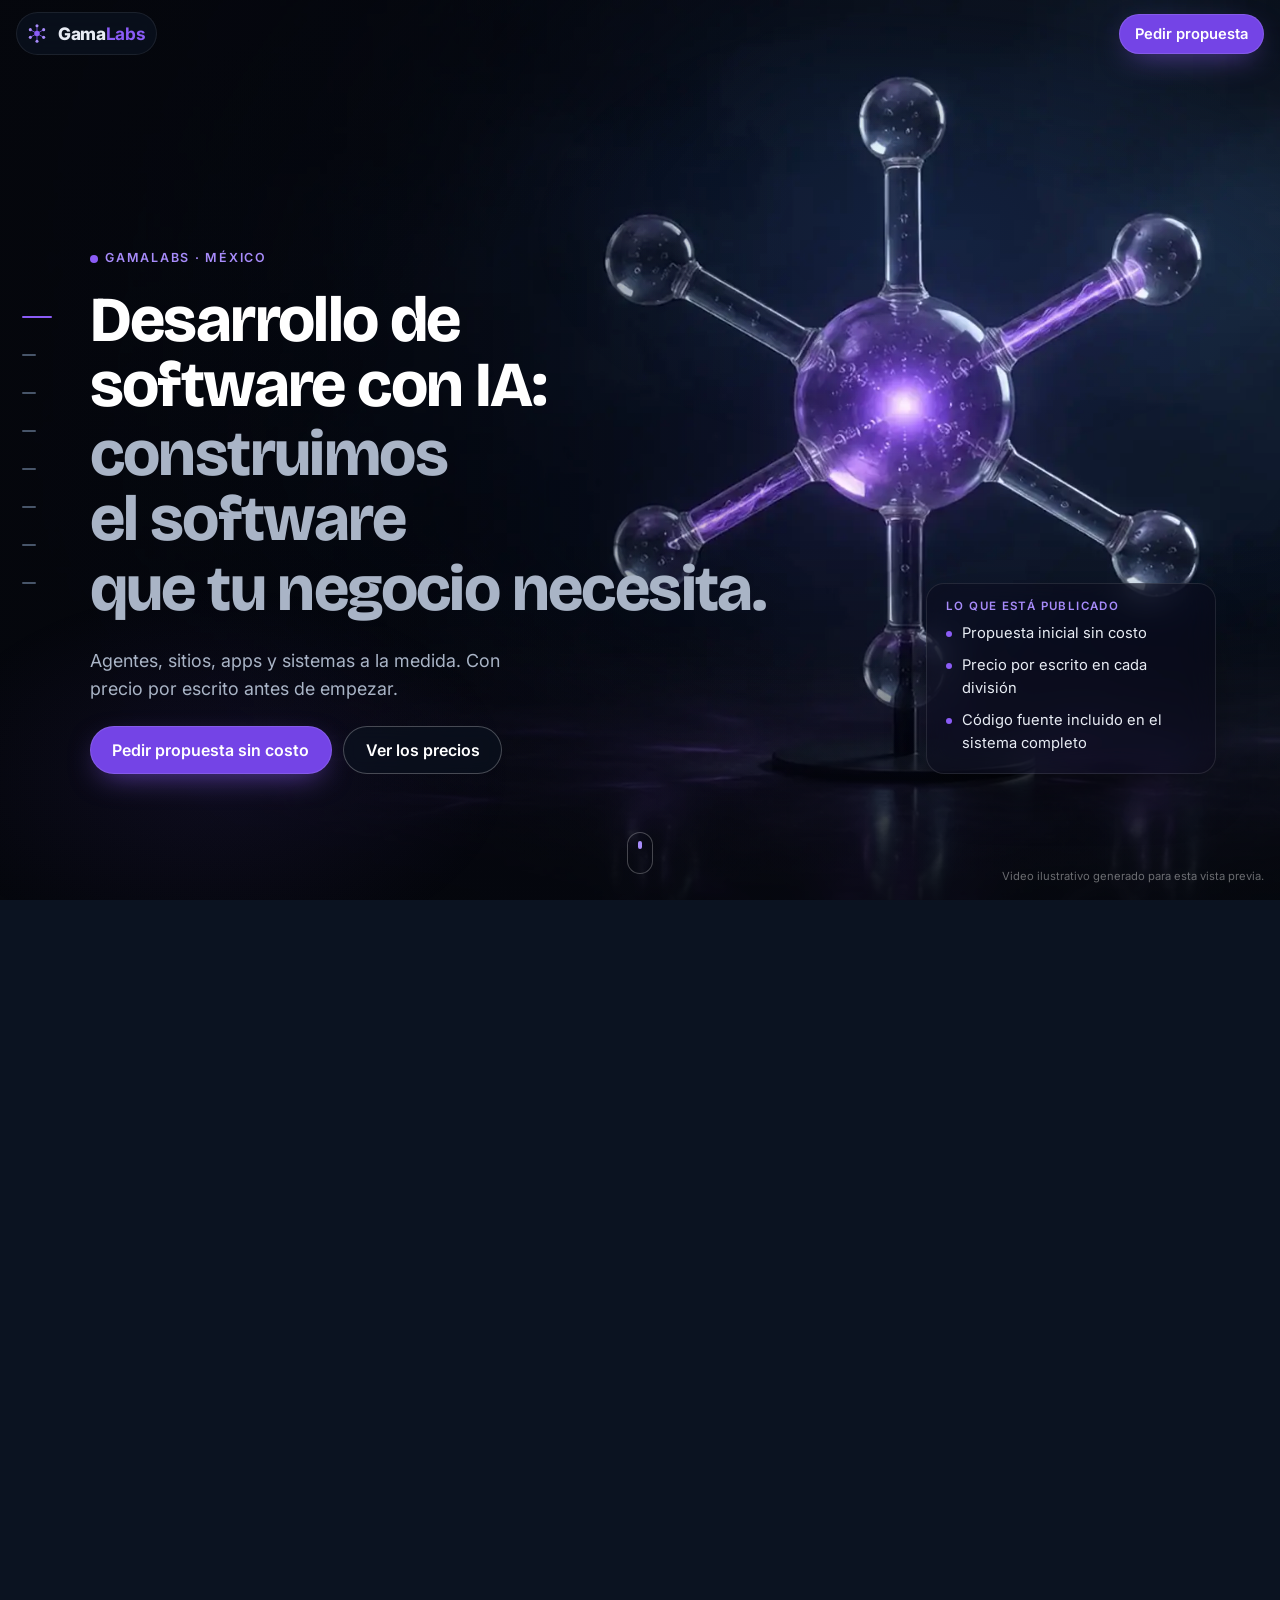
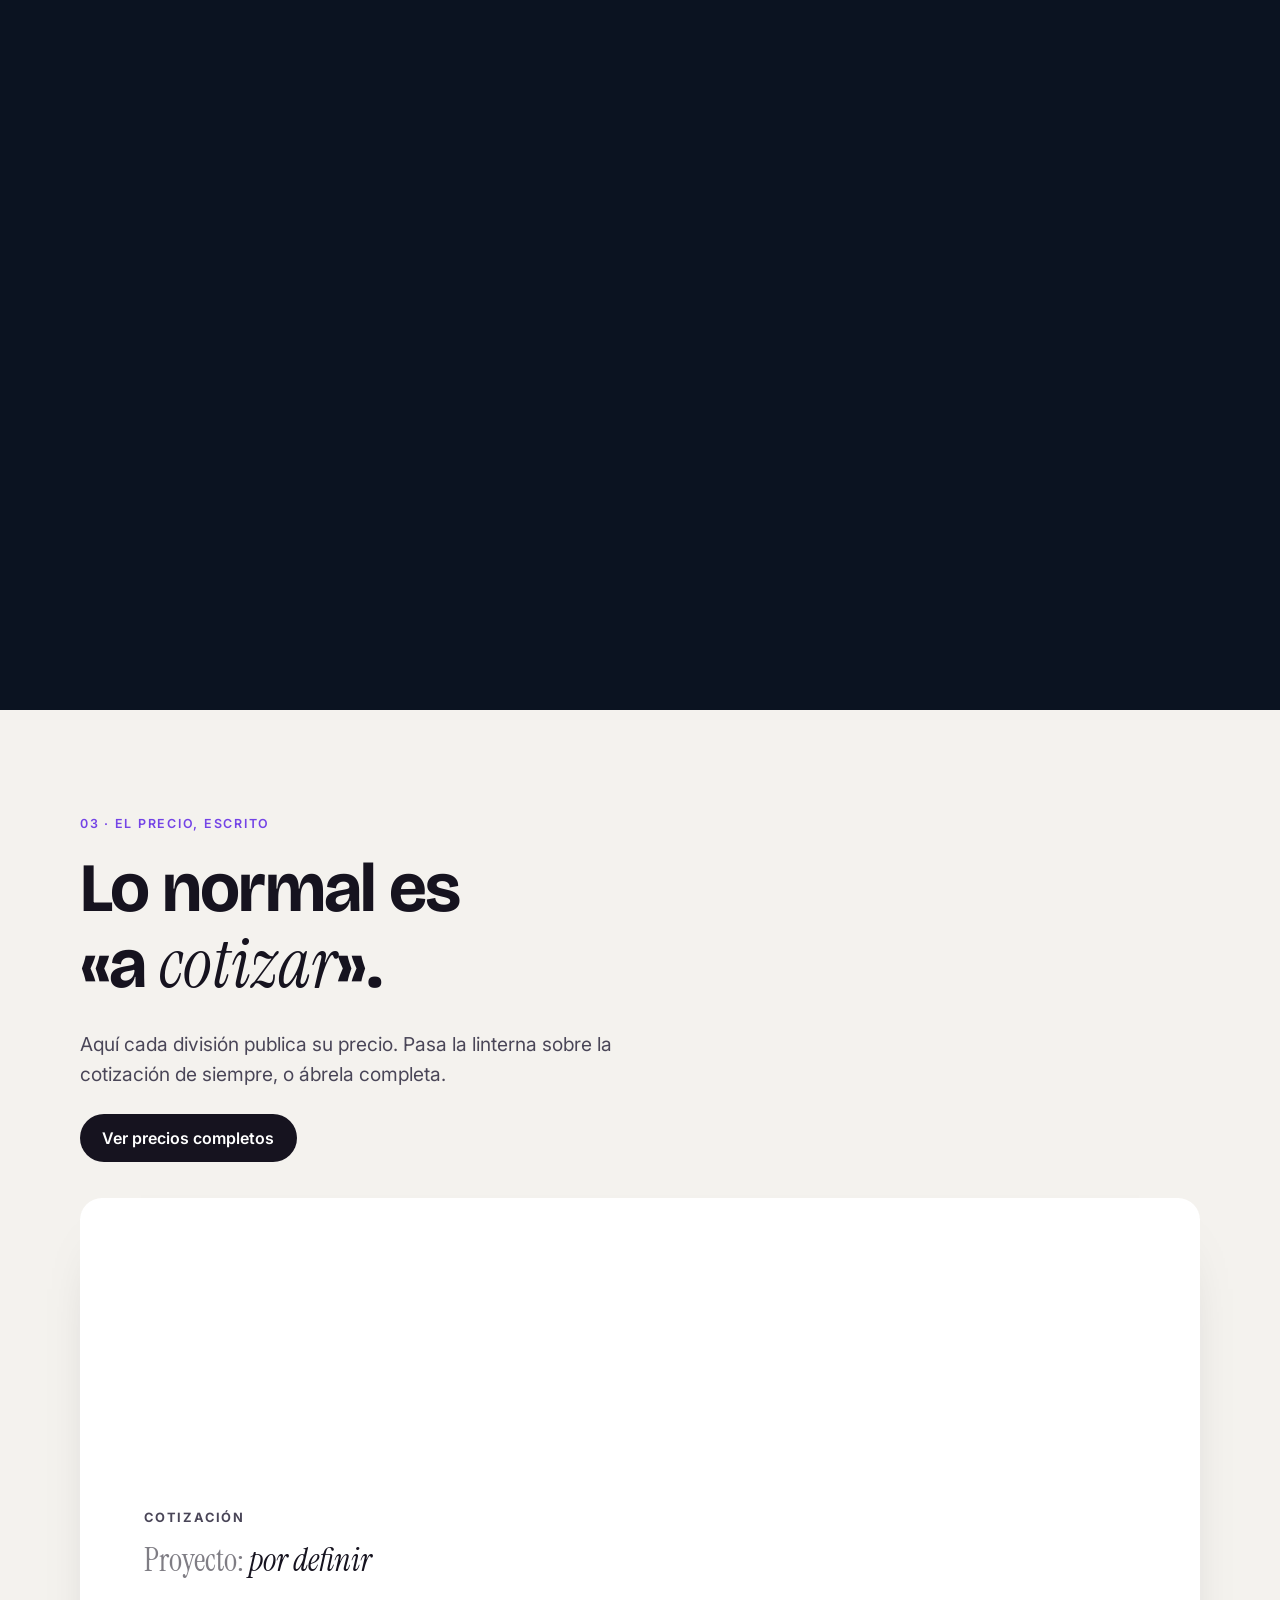
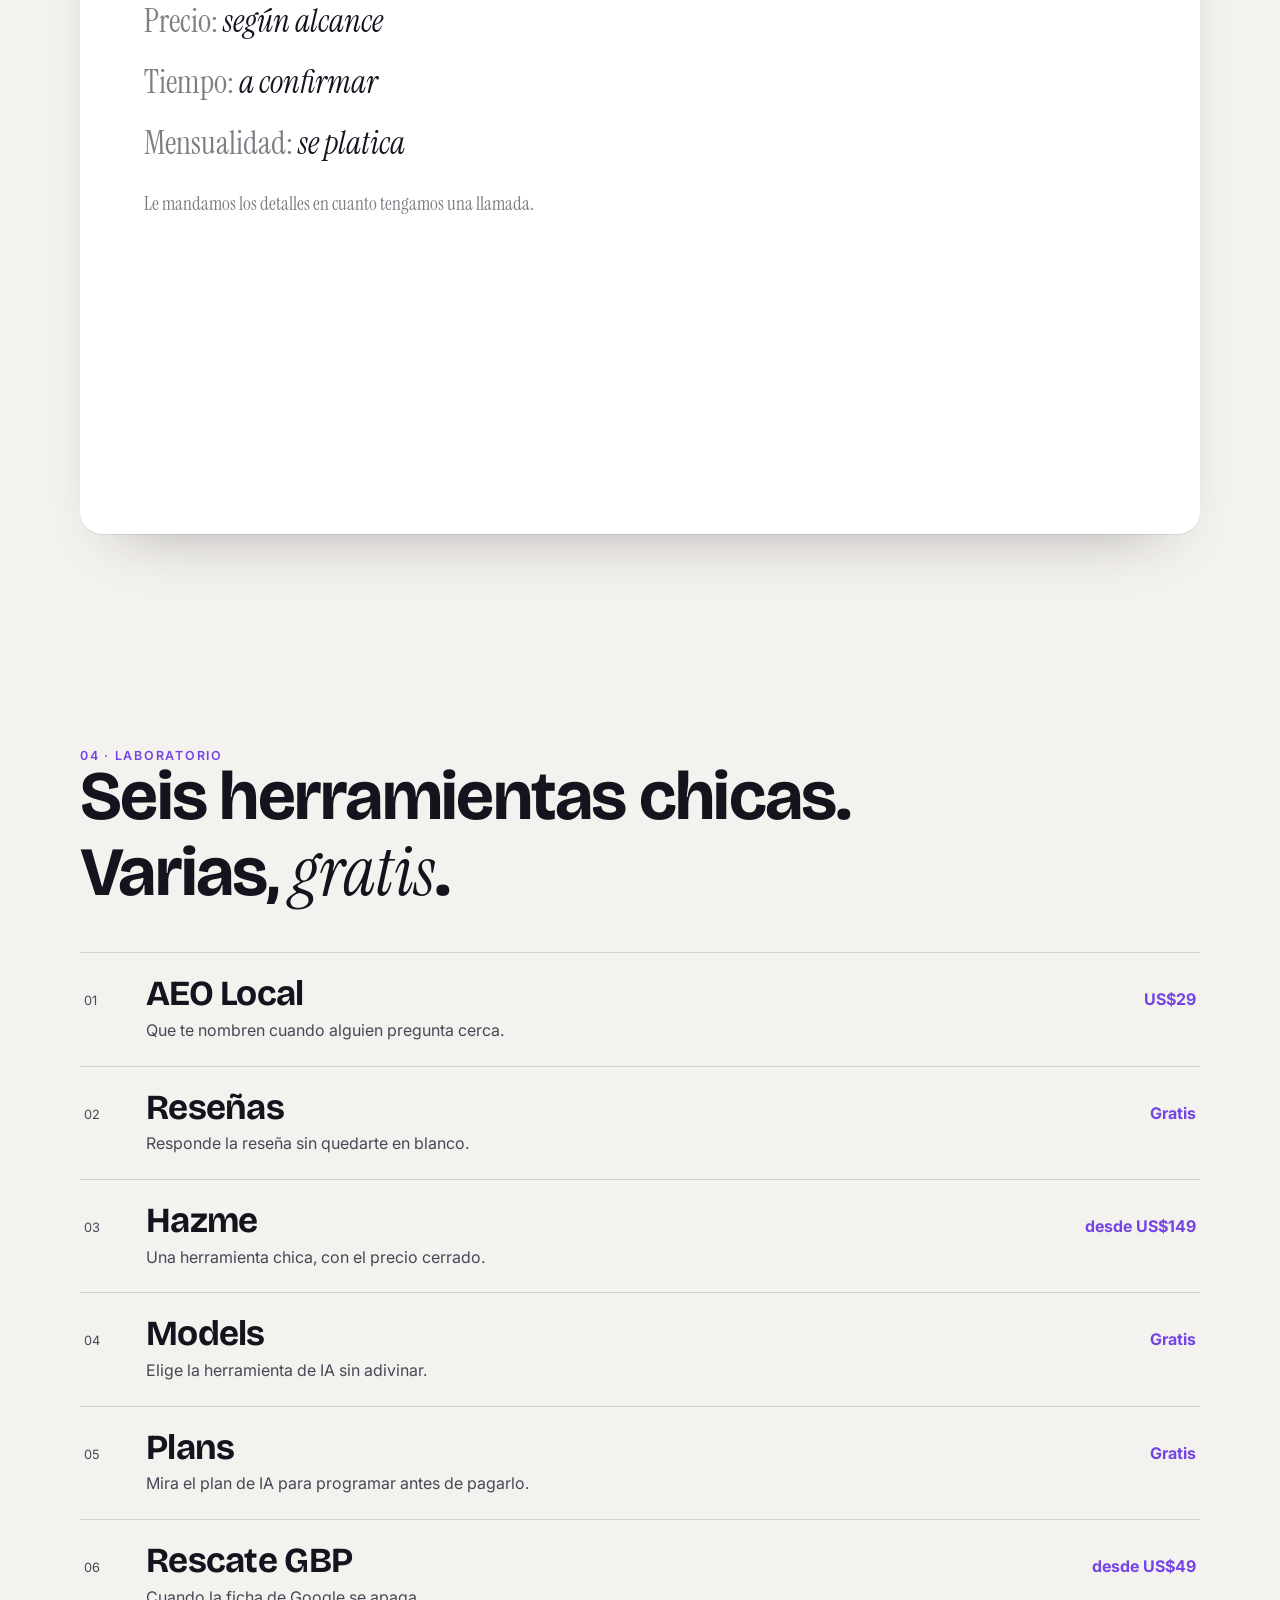
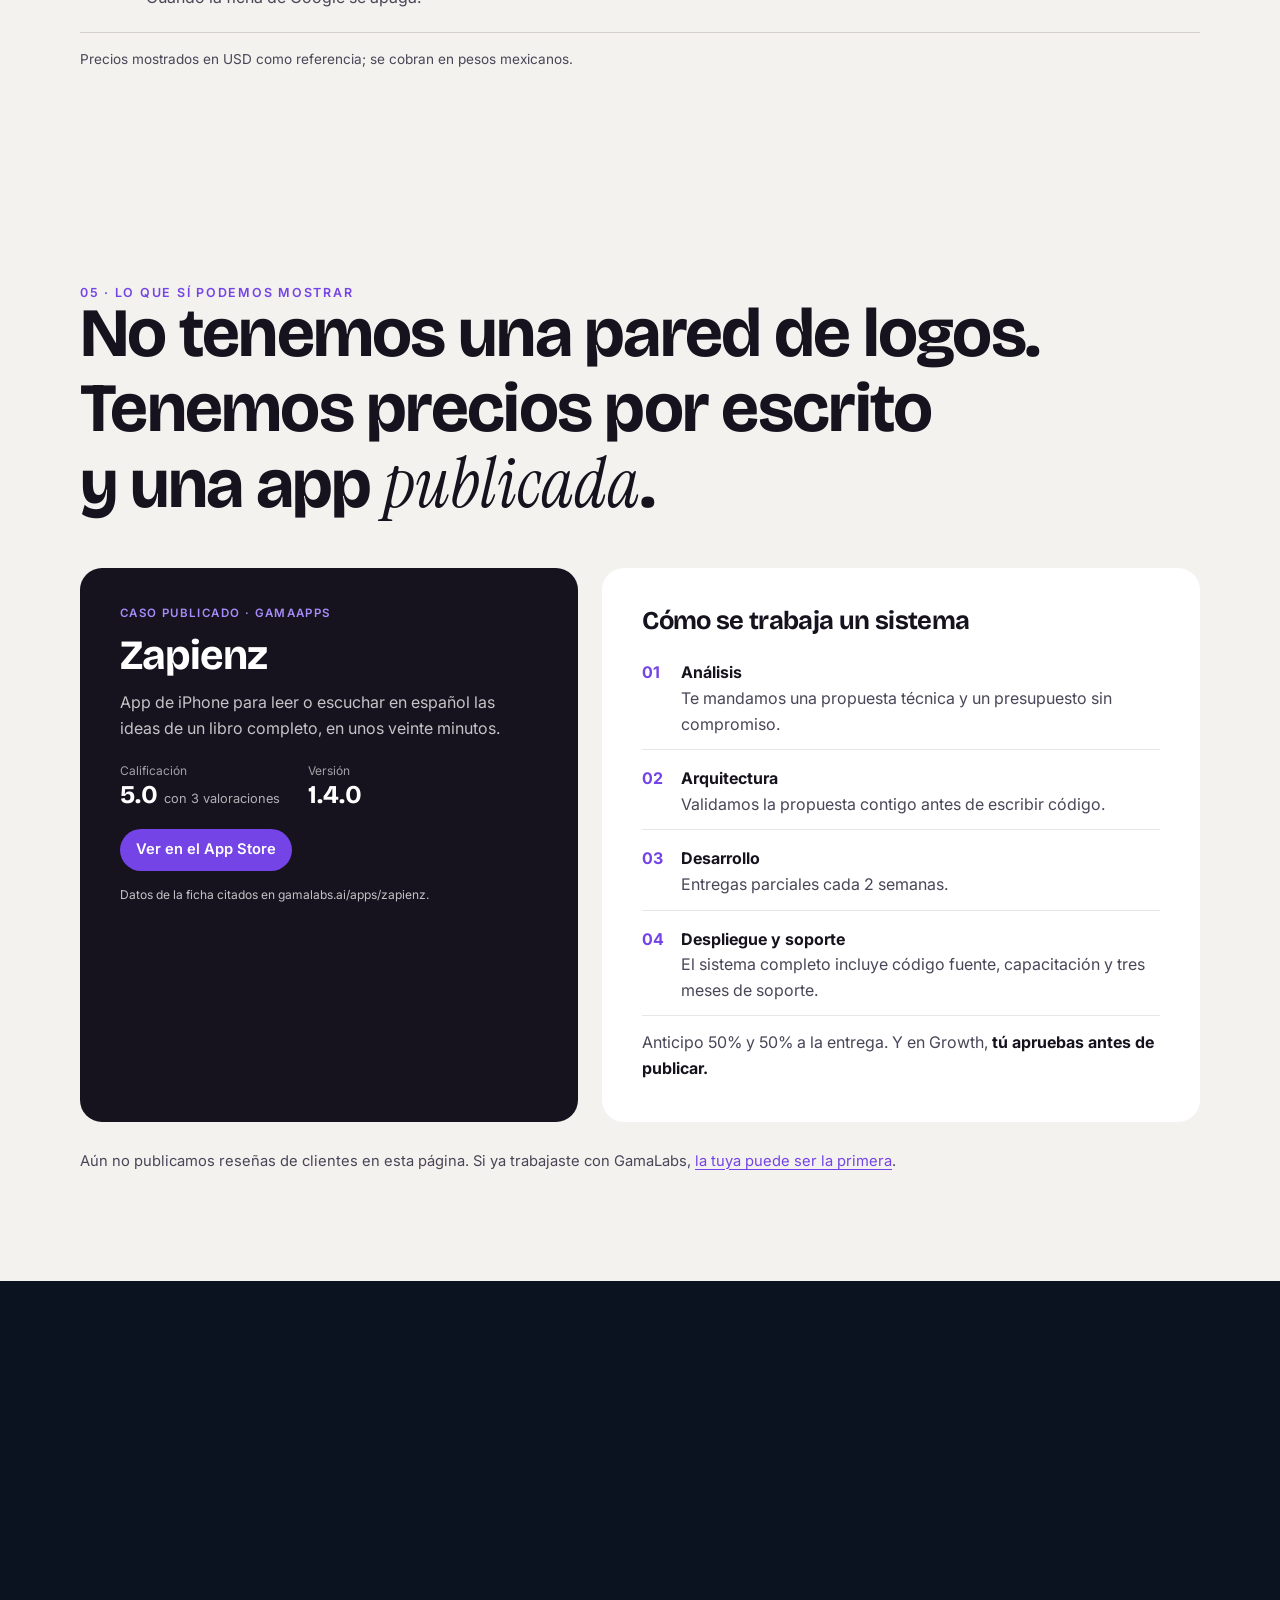
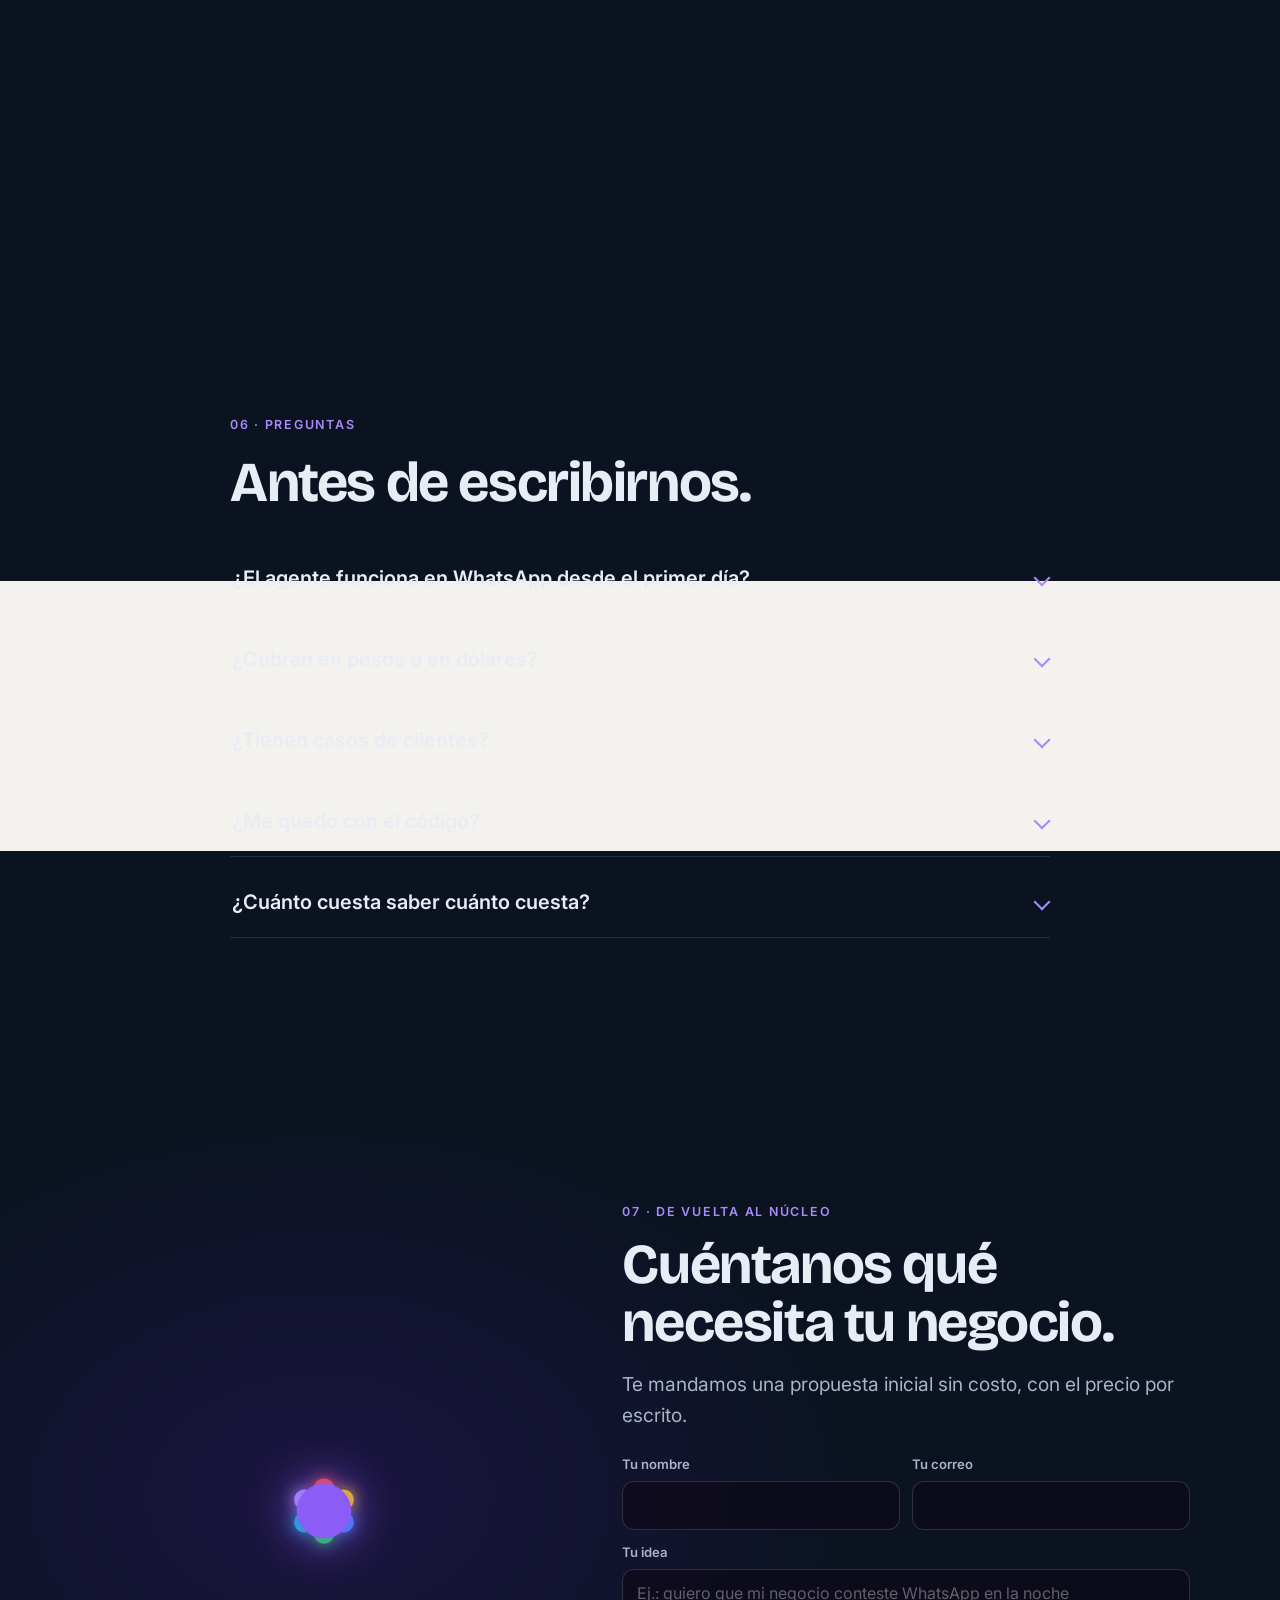
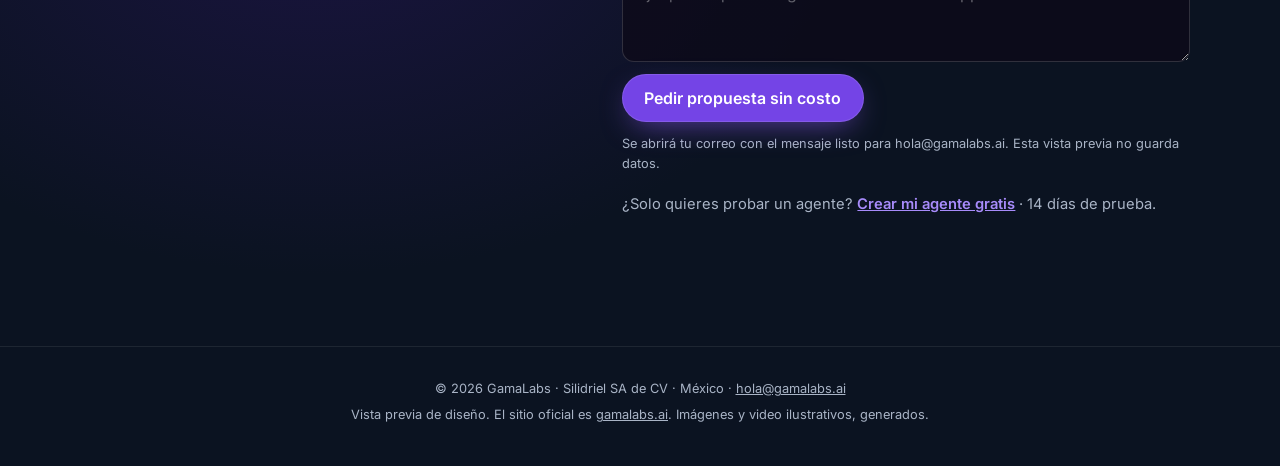
==== index.html @ c6c1fd01 "Fuentes de Google sin bloquear el primer pintado Si fonts.googleapis.com tarda o no responde, Chrome" ====
<!doctype html>
<html lang="es-MX">
<head>
<meta charset="utf-8">
<meta name="viewport" content="width=device-width, initial-scale=1">
<title>Desarrollo de software con IA en México | GamaLabs</title>
<meta name="description" content="Desarrollo de software con IA en México: agentes para WhatsApp, sitios, apps y sistemas a la medida, con precio por escrito. Propuesta inicial sin costo.">
<link rel="canonical" href="https://gamalabs26.github.io/gamalabs-ai/">
<meta name="robots" content="noindex, follow">
<meta name="theme-color" content="#0B1321">
<link rel="icon" href="favicon.svg" type="image/svg+xml">
<meta property="og:type" content="website">
<meta property="og:locale" content="es_MX">
<meta property="og:site_name" content="GamaLabs">
<meta property="og:title" content="GamaLabs · Desarrollo de software con IA, con precio por escrito">
<meta property="og:description" content="Agentes, sitios, apps y sistemas a la medida en México. Cada división publica su precio.">
<meta property="og:url" content="https://gamalabs26.github.io/gamalabs-ai/">
<meta property="og:image" content="https://gamalabs26.github.io/gamalabs-ai/assets/img/og.jpg">
<meta property="og:image:width" content="1200">
<meta property="og:image:height" content="630">
<meta name="twitter:card" content="summary_large_image">
<meta name="twitter:image" content="https://gamalabs26.github.io/gamalabs-ai/assets/img/og.jpg">
<link rel="preload" as="image" href="assets/img/hero-poster.webp" fetchpriority="high">
<link rel="preconnect" href="https://fonts.googleapis.com">
<link rel="preconnect" href="https://fonts.gstatic.com" crossorigin>
<!-- fuentes sin bloquear el pintado: si Google Fonts tarda o falla, la pagina sale con fuentes de sistema -->
<link rel="stylesheet" href="https://fonts.googleapis.com/css2?family=Bricolage+Grotesque:opsz,wght@12..96,400..800&family=Inter:wght@400;500;600;700&family=Instrument+Serif:ital@1&display=swap" media="print" onload="this.media='all'">
<noscript><link rel="stylesheet" href="https://fonts.googleapis.com/css2?family=Bricolage+Grotesque:opsz,wght@12..96,400..800&family=Inter:wght@400;500;600;700&family=Instrument+Serif:ital@1&display=swap"></noscript>
<link rel="stylesheet" href="assets/css/site.css?v=6">
<script type="application/ld+json">
{"@context":"https://schema.org","@type":"Organization","name":"GamaLabs","legalName":"Silidriel SA de CV","url":"https://gamalabs.ai/","email":"hola@gamalabs.ai","areaServed":"MX","description":"Desarrollo de software con IA: agentes, sitios, apps y sistemas a la medida.",
"hasOfferCatalog":{"@type":"OfferCatalog","name":"Precios publicados","itemListElement":[
{"@type":"Offer","name":"GamaAgents Starter","price":"29","priceCurrency":"USD","url":"https://gamalabs.ai/agents"},
{"@type":"Offer","name":"GamaStudio Presencia","price":"299","priceCurrency":"USD","url":"https://gamalabs.ai/studio"},
{"@type":"Offer","name":"GamaGrowth Starter","price":"29","priceCurrency":"USD","url":"https://gamalabs.ai/growth"},
{"@type":"Offer","name":"GamaApps Starter","price":"4500","priceCurrency":"USD","url":"https://gamalabs.ai/apps"},
{"@type":"Offer","name":"GamaSoftware Módulo","price":"3500","priceCurrency":"USD","url":"https://gamalabs.ai/software"}]}}
</script>
<script>document.documentElement.classList.add('js')</script>
</head>
<body>
<a class="skip" href="#main">Saltar al contenido</a>
<div class="bar" aria-hidden="true"><i></i></div>
<div class="senal" aria-hidden="true"></div>
<span class="viajero" aria-hidden="true"></span>

<header class="top">
  <a class="marca" href="#nucleo" aria-label="GamaLabs, inicio">
    <svg viewBox="0 0 44 52" width="26" height="31" aria-hidden="true"><g stroke="#8B5CF6" stroke-width="1.6" opacity=".8"><path d="M22 26V13M22 26l11.3-6.5M22 26l11.3 6.5M22 26v13M22 26l-11.3 6.5M22 26l-11.3-6.5"/></g><g fill="#A78BFA"><circle cx="22" cy="13" r="2.6"/><circle cx="33.3" cy="19.5" r="2.6"/><circle cx="33.3" cy="32.5" r="2.6"/><circle cx="22" cy="39" r="2.6"/><circle cx="10.7" cy="32.5" r="2.6"/><circle cx="10.7" cy="19.5" r="2.6"/></g><circle cx="22" cy="26" r="4.6" fill="#8B5CF6"/></svg>
    <span>Gama<b>Labs</b></span>
  </a>
  <a class="btn btn-sm magnetic" href="#contacto">Pedir propuesta</a>
</header>

<nav class="rail" aria-label="Capítulos">
  <ol>
    <li><a href="#nucleo"><i></i><span>Núcleo</span></a></li>
    <li><a href="#mensaje"><i></i><span>Un mensaje</span></a></li>
    <li><a href="#destinos"><i></i><span>Seis destinos</span></a></li>
    <li><a href="#precio"><i></i><span>El precio</span></a></li>
    <li><a href="#laboratorio"><i></i><span>Laboratorio</span></a></li>
    <li><a href="#evidencia"><i></i><span>Evidencia</span></a></li>
    <li><a href="#preguntas"><i></i><span>Preguntas</span></a></li>
    <li><a href="#contacto"><i></i><span>Contacto</span></a></li>
  </ol>
</nav>

<main id="main">

<!-- 0 · NÚCLEO -->
<section id="nucleo" class="hero scene" data-cap="0">
  <div class="stage">
    <div class="hero-media">
      <video class="hero-video" autoplay muted loop playsinline preload="auto" poster="assets/img/hero-poster.webp" aria-hidden="true">
        <source src="assets/video/hero.mp4" type="video/mp4">
      </video>
      <div class="vineta"></div>
      <div class="bruma" data-depth="0.35" aria-hidden="true"></div>
    </div>
    <div class="hero-copy" data-depth="0.6">
      <p class="eyebrow"><span class="pulso"></span> GamaLabs · México</p>
      <h1 class="lines"><span><span>Desarrollo de software con IA:</span></span> <span><span>construimos el software</span></span> <span><span>que tu negocio necesita.</span></span></h1>
      <p class="sub">Agentes, sitios, apps y sistemas a la medida. Con precio por escrito antes de empezar.</p>
      <div class="ctas">
        <a class="btn magnetic" href="#contacto">Pedir propuesta sin costo</a>
        <a class="btn btn-ghost" href="#precio">Ver los precios</a>
      </div>
    </div>
    <aside class="vidrio">
      <p class="vidrio-t">Lo que está publicado</p>
      <ul>
        <li>Propuesta inicial sin costo</li>
        <li>Precio por escrito en cada división</li>
        <li>Código fuente incluido en el sistema completo</li>
      </ul>
    </aside>
    <p class="nota-img">Video ilustrativo generado para esta vista previa.</p>
    <a class="baja" href="#mensaje" aria-label="Bajar al primer capítulo"><span></span></a>
  </div>
</section>

<!-- 1 · UN MENSAJE (GamaAgents) -->
<section id="mensaje" class="chat scene" data-cap="1" aria-labelledby="t-mensaje">
  <div class="stage">
    <div class="taller" aria-hidden="true">
      <img src="assets/img/taller.webp" alt="" width="1344" height="752" loading="lazy" data-depth="0.08">
      <div class="lampara" data-depth="0.3"></div>
      <div class="polvo" data-depth="0.55"></div>
    </div>
    <div class="chat-head">
      <p class="eyebrow">01 · GamaAgents</p>
      <h2 id="t-mensaje" class="lines"><span><span>Un mensaje a las</span></span> <span><span>11 de la noche.</span></span></h2>
    </div>
    <div class="phone" aria-label="Ejemplo de conversación con un agente">
      <div class="phone-poster" aria-hidden="true"></div>
      <div class="phone-ui">
        <p class="phone-bar"><b>Taller Bruma</b> · En línea</p>
        <ol class="burbujas">
          <li class="in" data-st="0">Hola, soy el asistente de Taller Bruma. ¿Qué necesitas?</li>
          <li class="out" data-st="0">¿El sellador mate sirve para madera en exterior?</li>
          <li class="in" data-st="0">Sí. Protege madera en exterior y seca en unas 4 horas. ¿Te armo una cotización?</li>
          <li class="out" data-st="1">Sí, por favor.</li>
          <li class="in" data-st="1">Cotización: 2 litros, 48 USD. ¿Agendamos la aplicación? Tengo martes 10:00 o jueves 16:00.</li>
          <li class="out" data-st="2">El martes a las 10.</li>
          <li class="in ultima" data-st="2">Listo. Cita agendada el martes a las 10:00. Te confirmo por este chat.</li>
        </ol>
      </div>
      <p class="rotulo">Ejemplo de conversación publicado en gamalabs.ai/agents. Negocio ilustrativo.</p>
    </div>
    <ol class="estaciones">
      <li data-st="0"><b>Responde</b><span>Tu agente atiende, captura el lead y escala a una persona cuando hace falta.</span></li>
      <li data-st="1"><b>Cotiza</b><span>Cuando el cliente deja sus datos, se registran y te llega el aviso por correo.</span></li>
      <li data-st="2"><b>Agenda</b><span>Y si quieres entrar tú a la conversación, tomas el control.</span></li>
    </ol>
    <div class="chat-pie">
      <p>WhatsApp Business, Instagram, Messenger y widget web, desde el portal. WhatsApp depende de la verificación de Meta.</p>
      <p><b>Desde 29 USD/mes</b> · 14 días de prueba · IVA incluido</p>
      <a class="btn btn-sm" href="https://gamalabs.ai/agents/portal?registro=1" rel="noopener">Crear mi agente gratis</a>
    </div>
    <span class="pulso-viaje" aria-hidden="true"></span>
  </div>
</section>

<!-- 2 · SEIS DESTINOS (protagonista) -->
<section id="destinos" class="red scene" data-cap="2" aria-labelledby="t-destinos">
  <div class="stage">
    <div class="red-head">
      <p class="eyebrow">02 · Seis destinos</p>
      <h2 id="t-destinos">Una señal. <em>Seis</em> destinos. Cada uno con su precio.</h2>
    </div>
    <div class="red-svg">
      <svg viewBox="-300 -300 600 600" role="img" aria-label="Símbolo de GamaLabs: un núcleo y seis divisiones">
        <defs>
          <filter id="blur" x="-50%" y="-50%" width="200%" height="200%"><feGaussianBlur stdDeviation="5"/></filter>
          <radialGradient id="nucleo-g"><stop offset="0" stop-color="#FFFFFF"/><stop offset=".35" stop-color="#A78BFA"/><stop offset="1" stop-color="#8B5CF6" stop-opacity="0"/></radialGradient>
          <linearGradient id="h0" gradientUnits="userSpaceOnUse"><stop offset="0" stop-color="#8B5CF6" stop-opacity="0"/><stop offset=".2" stop-color="#8B5CF6" stop-opacity=".8"/><stop offset=".5" stop-color="#fff"/><stop offset=".8" stop-color="#EF4444" stop-opacity=".8"/><stop offset="1" stop-color="#EF4444" stop-opacity="0"/></linearGradient>
        </defs>
        <g class="net">
          <g class="rod" style="--c:#EF4444"><line class="base" x1="0" y1="-34" x2="0" y2="-200"/><line class="glow" stroke="url(#h0)" filter="url(#blur)" x1="0" y1="-34" x2="0" y2="-200"/><line class="core" stroke="url(#h0)" x1="0" y1="-34" x2="0" y2="-200"/><circle class="node" cx="0" cy="-220" r="18"/><text x="0" y="-256">Studio</text></g>
          <g class="rod" style="--c:#FFC107"><line class="base" x1="29.4" y1="-17" x2="173.2" y2="-100"/><line class="glow" stroke="url(#h1)" filter="url(#blur)" x1="29.4" y1="-17" x2="173.2" y2="-100"/><line class="core" stroke="url(#h1)" x1="29.4" y1="-17" x2="173.2" y2="-100"/><circle class="node" cx="190.5" cy="-110" r="18"/><text x="190.5" y="-146">Growth</text></g>
          <g class="rod" style="--c:#3B82F6"><line class="base" x1="29.4" y1="17" x2="173.2" y2="100"/><line class="glow" stroke="url(#h2)" filter="url(#blur)" x1="29.4" y1="17" x2="173.2" y2="100"/><line class="core" stroke="url(#h2)" x1="29.4" y1="17" x2="173.2" y2="100"/><circle class="node" cx="190.5" cy="110" r="18"/><text x="190.5" y="156">Agents</text></g>
          <g class="rod" style="--c:#22C55E"><line class="base" x1="0" y1="34" x2="0" y2="200"/><line class="glow" stroke="url(#h3)" filter="url(#blur)" x1="0" y1="34" x2="0" y2="200"/><line class="core" stroke="url(#h3)" x1="0" y1="34" x2="0" y2="200"/><circle class="node" cx="0" cy="220" r="18"/><text x="0" y="266">Software</text></g>
          <g class="rod" style="--c:#06B6D4"><line class="base" x1="-29.4" y1="17" x2="-173.2" y2="100"/><line class="glow" stroke="url(#h4)" filter="url(#blur)" x1="-29.4" y1="17" x2="-173.2" y2="100"/><line class="core" stroke="url(#h4)" x1="-29.4" y1="17" x2="-173.2" y2="100"/><circle class="node" cx="-190.5" cy="110" r="18"/><text x="-190.5" y="156">Apps</text></g>
          <g class="rod" style="--c:#A78BFA"><line class="base" x1="-29.4" y1="-17" x2="-173.2" y2="-100"/><line class="glow" stroke="url(#h5)" filter="url(#blur)" x1="-29.4" y1="-17" x2="-173.2" y2="-100"/><line class="core" stroke="url(#h5)" x1="-29.4" y1="-17" x2="-173.2" y2="-100"/><circle class="node" cx="-190.5" cy="-110" r="18"/><text x="-190.5" y="-146">Casos</text></g>
          <circle class="halo" r="70" fill="url(#nucleo-g)"/>
          <circle class="nucleo" r="30"/>
        </g>
      </svg>
    </div>
    <div class="estados">
      <article class="estado" data-e="0">
        <h3>Que te encuentren</h3>
        <div class="dest" style="--c:#EF4444"><p class="div">GamaStudio · sitios con plan mensual</p><p class="desde">desde <b>USD 299</b> + 19/mes</p><a href="https://gamalabs.ai/studio">Ver Studio</a></div>
        <div class="dest" style="--c:#A78BFA"><p class="div">Casos · seis herramientas chicas</p><p class="desde">desde <b>US$0</b></p><a href="https://gamalabs.ai/es/casos">Ver Casos</a></div>
      </article>
      <article class="estado" data-e="1">
        <h3>Que te respondan</h3>
        <div class="dest" style="--c:#3B82F6"><p class="div">GamaAgents · agentes en WhatsApp, Instagram, Messenger y web</p><p class="desde">desde <b>USD 29</b>/mes</p><a href="https://gamalabs.ai/agents">Ver Agents</a></div>
        <div class="dest" style="--c:#FFC107"><p class="div">GamaGrowth · marketing con IA que tú apruebas</p><p class="desde">desde <b>USD 29</b>/mes</p><a href="https://gamalabs.ai/growth">Ver Growth</a></div>
      </article>
      <article class="estado" data-e="2">
        <h3>Que tu operación corra</h3>
        <div class="dest" style="--c:#22C55E"><p class="div">GamaSoftware · sistemas a la medida</p><p class="desde">módulo desde <b>USD 3,500</b></p><a href="https://gamalabs.ai/software">Ver Software</a></div>
        <div class="dest" style="--c:#06B6D4"><p class="div">GamaApps · apps a la medida</p><p class="desde">desde <b>USD 4,500</b></p><a href="https://gamalabs.ai/apps">Ver Apps</a></div>
      </article>
    </div>
    <div class="papel-circ" aria-hidden="true"></div>
  </div>
</section>


<div class="papel">
<!-- 4 · EL PRECIO, ESCRITO -->
<section id="precio" class="precio" data-cap="3" aria-labelledby="t-precio">
  <div class="wrap">
    <p class="eyebrow">03 · El precio, escrito</p>
    <h2 id="t-precio" class="lines"><span><span>Lo normal es</span></span> <span><span>«a <em>cotizar</em>».</span></span></h2>
    <p class="lead">Aquí cada división publica su precio. Pasa la linterna sobre la cotización de siempre, o ábrela completa.</p>
    <button class="btn btn-dark" type="button" aria-pressed="false" aria-controls="hoja">Ver precios completos</button>
    <div class="hoja-marco">
      <div class="vaga" aria-hidden="true">
        <p class="vaga-t">Cotización</p>
        <p>Proyecto: <i>por definir</i></p><p>Precio: <i>según alcance</i></p><p>Tiempo: <i>a confirmar</i></p><p>Mensualidad: <i>se platica</i></p>
        <p class="vaga-n">Le mandamos los detalles en cuanto tengamos una llamada.</p>
      </div>
      <div class="hoja" id="hoja">
        <table>
          <caption>Precios publicados en gamalabs.ai (consultados el 9 de noviembre de 2026)</caption>
          <thead><tr><th scope="col">División</th><th scope="col">Plan</th><th scope="col">Precio</th></tr></thead>
          <tbody>
            <tr><th scope="row" rowspan="3" style="--c:#3B82F6">Agents</th><td>Starter · 499 mensajes</td><td>29 USD/mes</td></tr>
            <tr><td>Growth · 1,999 mensajes</td><td>59 USD/mes</td></tr>
            <tr><td>Pro · 9,999 mensajes</td><td>99 USD/mes</td></tr>
            <tr><th scope="row" rowspan="3" style="--c:#EF4444">Studio</th><td>Presencia</td><td>299 USD + 19/mes</td></tr>
            <tr><td>Crecimiento</td><td>599 USD + 39/mes</td></tr>
            <tr><td>Autopiloto</td><td>999 USD + 39/mes</td></tr>
            <tr><th scope="row" rowspan="2" style="--c:#FFC107">Growth</th><td>Starter · 100 créditos</td><td>29 USD/mes</td></tr>
            <tr><td>Agencia · hasta 10 marcas</td><td>129 USD/mes</td></tr>
            <tr><th scope="row" rowspan="2" style="--c:#06B6D4">Apps</th><td>Starter</td><td>desde 4,500 USD</td></tr>
            <tr><td>App completa</td><td>desde 14,000 USD</td></tr>
            <tr><th scope="row" rowspan="3" style="--c:#22C55E">Software</th><td>Módulo</td><td>desde 3,500 USD</td></tr>
            <tr><td>Sistema completo, con código fuente</td><td>desde 12,000 USD</td></tr>
            <tr><td>Retainer · 40 h</td><td>2,900 USD/mes + 79/h</td></tr>
            <tr><th scope="row" style="--c:#A78BFA">Casos</th><td>Seis herramientas</td><td>desde 0 USD</td></tr>
          </tbody>
        </table>
        <p class="hoja-n">IVA incluido en todos. Agents se cobra en USD. Studio, Software y Apps facturan en pesos al tipo de cambio de referencia; Growth y Casos se cobran en pesos. Agents ofrece 14 días de prueba; Growth, 7 días sin tarjeta.</p>
      </div>
    </div>
  </div>
</section>

<!-- 5 · LABORATORIO -->
<section id="laboratorio" class="lab" data-cap="4" aria-labelledby="t-lab">
  <div class="wrap">
    <p class="eyebrow">04 · Laboratorio</p>
    <h2 id="t-lab" class="lines"><span><span>Seis herramientas chicas.</span></span> <span><span>Varias, <em>gratis</em>.</span></span></h2>
    <ol class="tools">
      <li class="rv"><a href="https://gamalabs.ai/es/aeo"><span class="n">01</span><b>AEO Local</b><span class="d">Que te nombren cuando alguien pregunta cerca.</span><span class="p">US$29</span></a></li>
      <li class="rv"><a href="https://gamalabs.ai/es/resenas"><span class="n">02</span><b>Reseñas</b><span class="d">Responde la reseña sin quedarte en blanco.</span><span class="p">Gratis</span></a></li>
      <li class="rv"><a href="https://gamalabs.ai/es/hazme"><span class="n">03</span><b>Hazme</b><span class="d">Una herramienta chica, con el precio cerrado.</span><span class="p">desde US$149</span></a></li>
      <li class="rv"><a href="https://gamalabs.ai/es/models"><span class="n">04</span><b>Models</b><span class="d">Elige la herramienta de IA sin adivinar.</span><span class="p">Gratis</span></a></li>
      <li class="rv"><a href="https://gamalabs.ai/es/plans"><span class="n">05</span><b>Plans</b><span class="d">Mira el plan de IA para programar antes de pagarlo.</span><span class="p">Gratis</span></a></li>
      <li class="rv"><a href="https://gamalabs.ai/es/rescate"><span class="n">06</span><b>Rescate GBP</b><span class="d">Cuando la ficha de Google se apaga.</span><span class="p">desde US$49</span></a></li>
    </ol>
    <p class="nota">Precios mostrados en USD como referencia; se cobran en pesos mexicanos.</p>
  </div>
</section>

<!-- 6 · EVIDENCIA -->
<section id="evidencia" class="evid" data-cap="5" aria-labelledby="t-evid">
  <div class="wrap">
    <p class="eyebrow">05 · Lo que sí podemos mostrar</p>
    <h2 id="t-evid" class="lines"><span><span>No tenemos una pared de logos.</span></span> <span><span>Tenemos precios por escrito</span></span> <span><span>y una app <em>publicada</em>.</span></span></h2>
    <div class="evid-grid">
      <article class="zap rv">
        <p class="k">Caso publicado · GamaApps</p>
        <h3>Zapienz</h3>
        <p>App de iPhone para leer o escuchar en español las ideas de un libro completo, en unos veinte minutos.</p>
        <dl><div><dt>Calificación</dt><dd>5.0 <small>con 3 valoraciones</small></dd></div><div><dt>Versión</dt><dd>1.4.0</dd></div></dl>
        <a class="btn btn-dark btn-sm" href="https://apps.apple.com/app/id6762142820" rel="noopener">Ver en el App Store</a>
        <p class="fuente">Datos de la ficha citados en gamalabs.ai/apps/zapienz.</p>
      </article>
      <div class="como rv">
        <h3>Cómo se trabaja un sistema</h3>
        <ol class="pasos">
          <li><b>Análisis</b> Te mandamos una propuesta técnica y un presupuesto sin compromiso.</li>
          <li><b>Arquitectura</b> Validamos la propuesta contigo antes de escribir código.</li>
          <li><b>Desarrollo</b> Entregas parciales cada 2 semanas.</li>
          <li><b>Despliegue y soporte</b> El sistema completo incluye código fuente, capacitación y tres meses de soporte.</li>
        </ol>
        <p class="pago">Anticipo 50% y 50% a la entrega. Y en Growth, <b>tú apruebas antes de publicar.</b></p>
      </div>
    </div>
    <p class="nota-opiniones">Aún no publicamos reseñas de clientes en esta página. Si ya trabajaste con GamaLabs, <a href="mailto:hola@gamalabs.ai?subject=Rese%C3%B1a%20para%20GamaLabs">la tuya puede ser la primera</a>.</p>
  </div>
</section>
</div>

<!-- cortina de vuelta a la noche -->
<div class="cortina scene" aria-hidden="true"><div class="stage"><div class="cortina-panel"></div></div></div>

<!-- 7 · PREGUNTAS -->
<section id="preguntas" class="faq" data-cap="6" aria-labelledby="t-faq">
  <div class="wrap">
    <p class="eyebrow">06 · Preguntas</p>
    <h2 id="t-faq">Antes de escribirnos.</h2>
    <details><summary>¿El agente funciona en WhatsApp desde el primer día?</summary><p>Instagram, Messenger y el widget de tu sitio se conectan desde el portal. WhatsApp depende de la verificación de Meta y GamaLabs no fija un plazo para ese paso. Meta cobra los mensajes de WhatsApp directo a cada cliente.</p></details>
    <details><summary>¿Cobran en pesos o en dólares?</summary><p>Los precios se publican en USD con IVA incluido. Agents se cobra en USD. Studio, Software y Apps facturan en pesos al tipo de cambio de referencia, y Growth y Casos se cobran en pesos.</p></details>
    <details><summary>¿Tienen casos de clientes?</summary><p>Hay uno publicado: Zapienz, en el App Store. Los ejemplos de Studio son estudios de sitio, no una lista de clientes. Preferimos decirlo a inventar logos.</p></details>
    <details><summary>¿Me quedo con el código?</summary><p>Sí. El plan Sistema completo de GamaSoftware incluye código fuente, capacitación y tres meses de soporte prioritario.</p></details>
    <details><summary>¿Cuánto cuesta saber cuánto cuesta?</summary><p>Nada. Nos cuentas tu idea y te mandamos una propuesta inicial sin costo y sin compromiso.</p></details>
  </div>
</section>

<!-- 8 · VUELTA AL NÚCLEO -->
<section id="contacto" class="cierre scene" data-cap="7" aria-labelledby="t-cierre">
  <div class="stage">
    <svg class="cierre-svg" viewBox="-300 -300 600 600" aria-hidden="true">
      <g class="c-rods"><path d="M0 0V-220M0 0L190.5-110M0 0L190.5 110M0 0V220M0 0L-190.5 110M0 0L-190.5-110"/></g>
      <circle class="c-n" style="--x:0;--y:-220;--c:#EF4444" r="14"/><circle class="c-n" style="--x:190.5;--y:-110;--c:#FFC107" r="14"/><circle class="c-n" style="--x:190.5;--y:110;--c:#3B82F6" r="14"/><circle class="c-n" style="--x:0;--y:220;--c:#22C55E" r="14"/><circle class="c-n" style="--x:-190.5;--y:110;--c:#06B6D4" r="14"/><circle class="c-n" style="--x:-190.5;--y:-110;--c:#A78BFA" r="14"/>
      <circle class="c-core" r="26"/>
    </svg>
    <div class="cierre-copy">
      <p class="eyebrow">07 · De vuelta al núcleo</p>
      <h2 id="t-cierre">Cuéntanos qué necesita tu negocio.</h2>
      <p class="lead">Te mandamos una propuesta inicial sin costo, con el precio por escrito.</p>
      <form class="form" action="mailto:hola@gamalabs.ai" method="post" enctype="text/plain">
        <label>Tu nombre<input name="nombre" autocomplete="name" required></label>
        <label>Tu correo<input name="correo" type="email" autocomplete="email" required></label>
        <label class="full">Tu idea<textarea name="idea" rows="3" required placeholder="Ej.: quiero que mi negocio conteste WhatsApp en la noche"></textarea></label>
        <button class="btn magnetic" type="submit">Pedir propuesta sin costo</button>
        <p class="aviso full">Se abrirá tu correo con el mensaje listo para hola@gamalabs.ai. Esta vista previa no guarda datos.</p>
      </form>
      <p class="alt">¿Solo quieres probar un agente? <a href="https://gamalabs.ai/agents/portal?registro=1" rel="noopener">Crear mi agente gratis</a> · 14 días de prueba.</p>
    </div>
  </div>
</section>

</main>

<footer class="pie">
  <p>© 2026 GamaLabs · Silidriel SA de CV · México · <a href="mailto:hola@gamalabs.ai">hola@gamalabs.ai</a></p>
  <p>Vista previa de diseño. El sitio oficial es <a href="https://gamalabs.ai/">gamalabs.ai</a>. Imágenes y video ilustrativos, generados.</p>
</footer>

<script src="assets/js/site.js?v=6" defer></script>
</body>
</html>
---- assets/css/site.css ----
/* GamaLabs · vista previa · "Una señal, seis destinos" */
:root{
  --noche:#0B1321; --hondo:#0D0B1A; --negro:#05070D;
  --senal:#8B5CF6; --lila:#A78BFA; --boton:#7444E6; --pizarra:#475569;
  --agents:#3B82F6; --apps:#06B6D4; --software:#22C55E; --studio:#EF4444; --growth:#FFC107;
  --papel:#F4F2EE; --tinta:#16131F; --tinta2:#4A4658;
  --txt:#E8ECF4; --txt2:#A9B4C6;
  --ease:cubic-bezier(.16,.8,.3,1);
  --display:"Bricolage Grotesque",ui-sans-serif,system-ui,sans-serif;
  --body:Inter,ui-sans-serif,system-ui,sans-serif;
  --serif:"Instrument Serif",Georgia,serif;
  --pw:min(300px,72vw); --ph:min(590px,64vh);
}
*,*::before,*::after{box-sizing:border-box}
html{-webkit-text-size-adjust:100%}
body{margin:0;background:var(--noche);color:var(--txt);font:400 1rem/1.6 var(--body);-webkit-font-smoothing:antialiased;overflow-x:clip}
img,video,svg{display:block;max-width:100%}
a{color:inherit}
h1,h2,h3{font-family:var(--display);font-weight:700;line-height:1.02;letter-spacing:-.025em;margin:0;text-wrap:balance}
p{margin:0}
em{font-family:var(--serif);font-style:italic;font-weight:400;letter-spacing:0}
.skip{position:fixed;left:16px;top:-60px;z-index:99;background:var(--papel);color:var(--tinta);padding:10px 16px;border-radius:8px;transition:top .24s var(--ease)}
.skip:focus{top:16px}
:focus-visible{outline:2px solid var(--lila);outline-offset:3px;border-radius:6px}
.eyebrow{font:600 .78rem/1 var(--body);letter-spacing:.14em;text-transform:uppercase;color:var(--lila);display:flex;align-items:center;gap:.6em}
.wrap{width:min(1120px,100% - 40px);margin-inline:auto}

/* botones */
.btn{display:inline-flex;align-items:center;justify-content:center;gap:.5em;min-height:48px;padding:0 1.4em;border-radius:999px;border:0;background:var(--boton);color:#fff;font:600 1rem/1 var(--body);text-decoration:none;cursor:pointer;box-shadow:0 0 0 1px #ffffff1f inset,0 10px 30px -10px #8B5CF6aa;transition:transform .24s var(--ease),box-shadow .24s var(--ease),background-color .24s var(--ease)}
.btn:hover{box-shadow:0 0 0 1px #ffffff33 inset,0 14px 40px -8px #8B5CF6dd}
.btn:active{transform:scale(.97)}
.btn-sm{min-height:42px;font-size:.92rem;padding:0 1.1em}
.btn-ghost{background:#0B132199;box-shadow:0 0 0 1px #ffffff40 inset;backdrop-filter:blur(8px)}
.btn-ghost:hover{background:#ffffff14;box-shadow:0 0 0 1px #A78BFA inset}
.btn-dark{background:var(--tinta);box-shadow:none}
.btn-dark:hover{background:#2a2438;box-shadow:0 8px 24px -10px #16131F99}
.magnetic{will-change:transform}

/* barra y riel */
.bar{position:fixed;inset:0 0 auto;height:2px;z-index:60;pointer-events:none}
.bar i{display:block;height:100%;background:linear-gradient(90deg,var(--senal),var(--lila));transform-origin:0 50%;transform:scaleX(var(--p,0))}
.top{position:fixed;inset:12px 16px auto;z-index:50;display:flex;justify-content:space-between;align-items:center;pointer-events:none}
.top>*{pointer-events:auto}
.marca{display:flex;align-items:center;gap:.5rem;text-decoration:none;font:800 1.08rem/1 var(--body);letter-spacing:-.02em;padding:6px 12px 6px 8px;border-radius:999px;background:#0B1321b3;backdrop-filter:blur(10px);box-shadow:0 0 0 1px #ffffff14 inset}
.marca b{color:var(--senal)}
.top .btn-sm{min-height:40px}
.rail{position:fixed;left:22px;top:50%;transform:translateY(-50%);z-index:40;display:none}
.rail ol{list-style:none;margin:0;padding:0;display:grid;gap:14px}
.rail a{display:flex;align-items:center;gap:10px;text-decoration:none;min-height:24px}
.rail i{width:14px;height:2px;background:var(--pizarra);border-radius:2px;transition:width .4s var(--ease),background-color .4s var(--ease)}
.rail span{font:600 .72rem/1 var(--body);letter-spacing:.08em;text-transform:uppercase;color:var(--txt2);opacity:0;transform:translateX(-6px);transition:opacity .3s var(--ease),transform .3s var(--ease)}
.rail:focus-within span{opacity:1;transform:none}
@media (hover:hover) and (pointer:fine){.rail:hover span{opacity:1;transform:none}.tools a:hover{background:#ffffff;padding-inline:16px}}
.rail .on i{width:30px;background:var(--senal)}
.rail.claro i{background:#16131F40}.rail.claro .on i{background:var(--boton)}.rail.claro span{color:var(--tinta2)}
@media (min-width:1100px){.rail{display:block}}

/* cursor-señal */
.senal{position:fixed;left:0;top:0;width:12px;height:12px;margin:-6px 0 0 -6px;border-radius:50%;background:var(--senal);box-shadow:0 0 18px 4px #8B5CF699;z-index:70;pointer-events:none;opacity:0;transition:opacity .3s,width .3s var(--ease),height .3s var(--ease),margin .3s var(--ease)}
.senal.vivo{opacity:1}
.senal.sobre{width:34px;height:34px;margin:-17px 0 0 -17px;background:#8B5CF633;box-shadow:0 0 0 1px var(--lila) inset}
.viajero{position:fixed;left:0;top:0;width:18px;height:18px;margin:-9px 0 0 -9px;border-radius:50%;background:#fff;box-shadow:0 0 0 6px #8B5CF655,0 0 30px 10px #8B5CF6aa;z-index:30;pointer-events:none;opacity:0}

/* reveals */
.lines>span{display:block;overflow:hidden;padding-bottom:.06em}
.lines>span>span{display:inline-block}
.mo .lines>span>span{transform:translate3d(0,110%,0) skewY(2deg);transition:transform .9s var(--ease)}
.mo .lines.in>span>span{transform:none}
.mo .lines.in>span:nth-child(2)>span{transition-delay:.08s}
.mo .lines.in>span:nth-child(3)>span{transition-delay:.16s}
.mo .rv{opacity:0;transform:translate3d(0,28px,0);transition:opacity .6s var(--ease),transform .6s var(--ease)}
.mo .rv.in{opacity:1;transform:none}

/* escenas */
.scene{position:relative}
.stage{position:relative;height:100vh;height:100svh;overflow:hidden}
html:not(.mo) .chat .stage,html:not(.mo) .red .stage{height:auto;min-height:100vh}
html:not(.mo) .rod .glow,html:not(.mo) .rod .core{display:none}

/* 0 · hero */
.hero .stage{background:var(--negro)}
.mo .hero{height:170vh}
.hero-media{position:absolute;inset:0;will-change:clip-path}
.hero-video{width:100%;height:100%;object-fit:cover;object-position:50% 50%;will-change:transform}
.vineta{position:absolute;inset:0;background:radial-gradient(120% 90% at 66% 45%,transparent 30%,#05070Dcc 78%),linear-gradient(90deg,#05070Df0 0%,#05070D99 34%,transparent 62%),linear-gradient(0deg,#05070Dd9 0%,transparent 40%)}
.bruma{position:absolute;inset:-10% -5%;background:radial-gradient(40% 30% at 70% 30%,#3B82F612,transparent 70%),radial-gradient(30% 25% at 20% 80%,#8B5CF614,transparent 70%);pointer-events:none}
.hero-copy{position:absolute;left:clamp(20px,7vw,120px);bottom:clamp(96px,14vh,150px);width:min(680px,100% - 40px);display:grid;gap:22px}
.hero h1{font-size:clamp(2.05rem,5vw,4.5rem);font-weight:750}
.hero h1>span:first-child{color:#fff}
.hero h1>span:not(:first-child){color:var(--txt2)}
.sub{font-size:clamp(1rem,1.4vw,1.2rem);color:var(--txt2);max-width:42ch}
.ctas{display:flex;flex-wrap:wrap;gap:12px}
.pulso{width:8px;height:8px;border-radius:50%;background:var(--senal);box-shadow:0 0 0 0 #8B5CF6aa;animation:latido 2.4s var(--ease) infinite}
@keyframes latido{0%{box-shadow:0 0 0 0 #8B5CF6aa}70%,100%{box-shadow:0 0 0 12px #8B5CF600}}
.vidrio{position:absolute;right:clamp(20px,5vw,80px);bottom:clamp(96px,14vh,150px);width:290px;padding:18px 20px;border-radius:18px;background:#0D0B1A73;backdrop-filter:blur(16px) saturate(1.3);box-shadow:0 0 0 1px #ffffff1a inset,0 30px 60px -30px #000}
.vidrio-t{font:600 .72rem/1 var(--body);letter-spacing:.12em;text-transform:uppercase;color:var(--lila);margin-bottom:10px}
.vidrio ul{margin:0;padding:0;list-style:none;display:grid;gap:8px;font-size:.92rem;color:var(--txt)}
.vidrio li{display:flex;gap:10px}
.vidrio li::before{content:"";flex:none;width:6px;height:6px;margin-top:.6em;border-radius:50%;background:var(--senal)}
.nota-img{position:absolute;right:16px;bottom:14px;font-size:.7rem;color:#ffffff66}
.baja{position:absolute;left:50%;bottom:26px;width:26px;height:42px;margin-left:-13px;border-radius:14px;box-shadow:0 0 0 1px #ffffff40 inset}
.baja span{position:absolute;left:50%;top:9px;width:4px;height:8px;margin-left:-2px;border-radius:2px;background:var(--lila);animation:baja 2s var(--ease) infinite}
@keyframes baja{0%{transform:translateY(0);opacity:1}80%,100%{transform:translateY(14px);opacity:0}}
.hero.fuera .stage{visibility:hidden}

/* 1 · chat */
.chat .stage{background:var(--negro);display:grid;gap:24px;padding:96px 20px 32px;justify-items:center}
.mo .chat{height:300vh;margin-top:-100vh;z-index:2;pointer-events:none}
.mo .chat .stage{display:block;padding:0;visibility:hidden}
.mo .chat.pin .stage{visibility:visible;pointer-events:auto}
.taller{position:absolute;inset:0;overflow:hidden}
.taller img{position:absolute;inset:-8% -4%;width:108%;height:116%;max-width:none;object-fit:cover;opacity:.55;filter:saturate(.85)}
.taller::after{content:"";position:absolute;inset:0;background:radial-gradient(60% 70% at 50% 50%,#05070D66,#05070Df2 85%)}
.lampara{position:absolute;left:4%;top:8%;width:42vw;height:42vw;border-radius:50%;background:radial-gradient(#FFB45C2e,transparent 65%);z-index:1}
.polvo{position:absolute;inset:-10%;z-index:1;background-image:radial-gradient(#FFD9A040 1px,transparent 1.6px),radial-gradient(#ffffff22 1px,transparent 1.4px);background-size:140px 160px,90px 110px;background-position:0 0,40px 60px;opacity:.6}
.mo .taller{opacity:var(--t,0)}
.chat-head{position:relative;z-index:2;display:grid;gap:14px;text-align:center}
.chat h2,.red h2{font-size:clamp(1.9rem,4vw,3.4rem)}
.phone{position:relative;z-index:3;width:var(--pw);height:var(--ph);border-radius:34px;background:#0D0B1A;box-shadow:0 0 0 1px #ffffff26 inset,0 0 0 7px #11101a,0 0 0 8px #ffffff1f,0 40px 80px -30px #000,0 0 80px -20px #8B5CF655}
.phone-poster{position:absolute;inset:0;border-radius:inherit;background:url(../img/hero-poster.webp) var(--bx,50%) var(--by,50%)/var(--bw,cover) var(--bh,auto) no-repeat;opacity:0}
.mo .phone-poster{opacity:var(--pp,1)}
.phone-ui{position:absolute;inset:0;display:flex;flex-direction:column;border-radius:inherit;overflow:hidden;background:linear-gradient(#141226,#0D0B1A)}
.mo .phone-ui{opacity:var(--ui,0)}
.phone-bar{padding:18px 18px 12px;font-size:.8rem;color:var(--txt2);border-bottom:1px solid #ffffff14}
.phone-bar b{color:#fff}
.burbujas{list-style:none;margin:0;padding:14px 12px;display:flex;flex-direction:column;gap:8px;justify-content:flex-start;flex:1;min-height:0;overflow:hidden;font-size:.83rem;line-height:1.4}
.burbujas li{max-width:84%;padding:8px 12px;border-radius:16px}
.burbujas .in{align-self:flex-start;background:#1E1B33;border-bottom-left-radius:4px}
.burbujas .out{align-self:flex-end;background:var(--boton);color:#fff;border-bottom-right-radius:4px}
.mo .burbujas li{opacity:0}
.rotulo{position:absolute;left:0;right:0;top:100%;margin-top:18px;text-align:center;font-size:.72rem;color:var(--txt2)}
.estaciones{position:relative;z-index:2;list-style:none;margin:0;padding:0;display:grid;gap:14px;max-width:460px}
.estaciones li{display:grid;gap:6px}
.estaciones b{font:700 clamp(2rem,4.2vw,3.6rem)/1 var(--display);letter-spacing:-.03em;color:#fff}
.estaciones span{color:var(--txt2);max-width:34ch}
.chat-pie{position:relative;z-index:2;display:grid;gap:10px;width:min(330px,100%);padding:18px 20px;border-radius:18px;background:#0D0B1A99;backdrop-filter:blur(14px);box-shadow:0 0 0 1px #ffffff1a inset;font-size:.86rem;color:var(--txt2)}
.chat-pie b{color:#fff}
.chat-pie .btn{justify-self:start}
.pulso-viaje{display:none}
.mo .chat-head{position:absolute;left:clamp(20px,7vw,120px);top:16vh;text-align:left;opacity:var(--ui,0)}
.mo .phone{position:absolute;left:calc(50% - var(--pw)/2);top:calc(50% - var(--ph)/2)}
.mo .estaciones{position:absolute;left:clamp(20px,7vw,120px);top:50%;width:min(30vw,420px);display:block}
.mo .estaciones li{position:absolute;inset:0 auto auto 0;opacity:0}
.mo .chat-pie{position:absolute;right:clamp(20px,5vw,80px);bottom:12vh;opacity:var(--ui,0)}

/* 2 · seis destinos */
.red .stage{background:radial-gradient(70% 60% at 32% 50%,#1A1440,var(--noche) 70%);display:grid;gap:28px;padding:96px 20px 40px;justify-items:center}
.mo .red{height:420vh}
.mo .red .stage{display:block;padding:0}
.red-head{position:relative;z-index:2;display:grid;gap:14px;max-width:560px}
.red-svg{position:relative;width:min(560px,90vw);aspect-ratio:1;perspective:900px}
.red-svg svg{width:100%;height:100%;overflow:visible;transform-style:preserve-3d;will-change:transform}
.rod line{stroke-linecap:round;fill:none}
.rod .base{stroke:#ffffff2e;stroke-width:9}
.rod .glow{stroke-width:16;opacity:.9}
.rod .core{stroke-width:4}
.mo .rod .glow,.mo .rod .core{opacity:var(--b,0)}
.rod .node{fill:var(--c);stroke:#ffffff55;stroke-width:2;transition:fill .5s var(--ease),r .5s var(--ease)}
.mo .rod .node{fill:#141226}
.mo .rod.on .node{fill:var(--c);filter:drop-shadow(0 0 14px var(--c))}
.mo .rod.ya .node{fill:var(--c);opacity:.75}
.rod text{fill:var(--txt2);font:600 22px var(--body);text-anchor:middle;transition:fill .4s}
.rod.on text{fill:#fff}
.nucleo{fill:var(--senal);stroke:#C4B5FD;stroke-width:3}
.halo{opacity:.9}
.mo .halo{opacity:var(--hl,.5);transform:scale(var(--hs,1));transform-box:fill-box;transform-origin:center}
.estados{position:relative;z-index:2;display:grid;gap:22px;width:min(440px,100%)}
.estado{display:grid;gap:12px}
.estado h3{font-size:clamp(1.6rem,2.6vw,2.3rem)}
.dest{display:grid;gap:4px;padding:14px 16px;border-radius:14px;background:#0D0B1Ab3;backdrop-filter:blur(10px);box-shadow:0 0 0 1px #ffffff14 inset;border-left:3px solid var(--c)}
.dest .div{font-size:.86rem;color:var(--txt2)}
.desde{font-size:1.05rem;font-variant-numeric:tabular-nums}
.desde b{font:700 1.5rem/1.1 var(--display);color:#fff}
.dest a{font-size:.86rem;font-weight:600;color:var(--lila);text-underline-offset:3px;justify-self:start;padding:6px 0}
.dest a:hover{color:#fff}
.papel-circ{display:none}
.mo .red-head{position:absolute;left:clamp(20px,7vw,120px);top:12vh;opacity:var(--ho,1)}
.mo .red-svg{position:absolute;left:clamp(20px,9vw,150px);bottom:1vh;width:min(56vw,58vh)}
.mo .estados{position:absolute;right:clamp(20px,6vw,110px);top:50%;transform:translateY(-40%);display:block}
.mo .estado{position:absolute;inset:0 0 auto;opacity:0;transform:translate3d(30px,0,0);transition:opacity .18s linear,transform .18s linear;pointer-events:none}
.mo .estado.on{opacity:1;transform:none;pointer-events:auto;transition:opacity .45s var(--ease) .2s,transform .45s var(--ease) .2s}
.mo .papel-circ{display:block;position:absolute;inset:0;z-index:5;background:var(--papel);clip-path:circle(var(--r,0px) at var(--cx,50%) var(--cy,50%));pointer-events:none}

/* papel: precio, laboratorio, evidencia */
.papel{background:var(--papel);color:var(--tinta)}
.papel .eyebrow{color:var(--boton)}
.papel h2{font-size:clamp(2.2rem,5.4vw,4.8rem);font-weight:700}
.papel section{padding:clamp(80px,12vh,140px) 0}
.lead{font-size:clamp(1.05rem,1.5vw,1.25rem);color:var(--tinta2);max-width:52ch}
.precio .wrap{display:grid;gap:24px}
.precio .btn{justify-self:start}
.hoja-marco{position:relative;margin-top:12px;border-radius:22px;background:#fff;box-shadow:0 1px 0 #16131F14,0 30px 60px -40px #16131F66}
.vaga{position:absolute;inset:0;display:grid;align-content:center;gap:10px;padding:clamp(24px,5vw,64px);font-family:var(--serif);font-size:clamp(1.3rem,2.6vw,2rem);color:#16131F8c}
.vaga-t{font:700 .8rem/1 var(--body);letter-spacing:.14em;text-transform:uppercase;color:var(--tinta2)}
.vaga i{color:var(--tinta)}
.vaga-n{font-size:.6em;margin-top:10px}
.hoja{position:relative;padding:clamp(20px,4vw,48px);background:var(--papel);border-radius:inherit}
.mo .hoja{-webkit-mask-image:radial-gradient(circle 260px at var(--mx,50%) var(--my,-400px),#000 0%,#000 40%,rgba(0,0,0,.75) 60%,rgba(0,0,0,.4) 75%,rgba(0,0,0,.12) 88%,transparent 100%);mask-image:radial-gradient(circle 260px at var(--mx,50%) var(--my,-400px),#000 0%,#000 40%,rgba(0,0,0,.75) 60%,rgba(0,0,0,.4) 75%,rgba(0,0,0,.12) 88%,transparent 100%)}
.mo .vaga{z-index:1;pointer-events:none;-webkit-mask-image:radial-gradient(circle 260px at var(--mx,50%) var(--my,-400px),transparent 0%,transparent 45%,#000 90%);mask-image:radial-gradient(circle 260px at var(--mx,50%) var(--my,-400px),transparent 0%,transparent 45%,#000 90%)}
.mo .hoja-marco.abierta .hoja{-webkit-mask-image:none;mask-image:none}
.hoja-marco.abierta .vaga{visibility:hidden}
.mo .hoja-marco{cursor:none}
table{width:100%;border-collapse:collapse;font-variant-numeric:tabular-nums}
caption{text-align:left;font-size:.82rem;color:var(--tinta2);padding-bottom:14px}
th,td{text-align:left;padding:12px 10px;border-bottom:1px solid #16131F1a;vertical-align:top}
thead th{font:600 .72rem/1 var(--body);letter-spacing:.12em;text-transform:uppercase;color:var(--tinta2)}
tbody th{font:700 1.15rem/1.2 var(--display);border-left:4px solid var(--c);padding-left:14px}
td:last-child{text-align:right;font-weight:600;white-space:nowrap}
.hoja-n{margin-top:16px;font-size:.85rem;color:var(--tinta2)}

.tools{list-style:none;margin:40px 0 0;padding:0;border-top:1px solid #16131F26}
.tools a{display:grid;grid-template-columns:3ch 1fr auto;grid-template-areas:"n b p" "n d p";column-gap:clamp(12px,3vw,32px);row-gap:4px;align-items:baseline;padding:22px 4px;border-bottom:1px solid #16131F26;text-decoration:none;transition:background-color .3s var(--ease),padding .3s var(--ease)}

.tools .n{grid-area:n;font-size:.8rem;color:var(--tinta2)}
.tools b{grid-area:b;font:700 clamp(1.4rem,3vw,2.2rem)/1.1 var(--display);letter-spacing:-.02em}
.tools .d{grid-area:d;color:var(--tinta2)}
.tools .p{grid-area:p;font-weight:700;white-space:nowrap;color:var(--boton)}
.nota{margin-top:16px;font-size:.85rem;color:var(--tinta2)}
.mo .tools .rv:nth-child(2){transition-delay:.06s}.mo .tools .rv:nth-child(3){transition-delay:.12s}.mo .tools .rv:nth-child(4){transition-delay:.18s}.mo .tools .rv:nth-child(5){transition-delay:.24s}.mo .tools .rv:nth-child(6){transition-delay:.3s}

.evid-grid{display:grid;grid-template-columns:1fr 1.2fr;gap:24px;margin-top:44px}
.zap,.como{border-radius:22px;padding:clamp(22px,3.5vw,40px);display:grid;gap:14px;align-content:start}
.zap{background:var(--tinta);color:#fff}
.zap .k{font:600 .72rem/1 var(--body);letter-spacing:.12em;text-transform:uppercase;color:var(--lila)}
.zap h3{font-size:2.6rem}
.zap p{color:#ffffffbf}
.zap dl{display:flex;gap:28px;margin:6px 0}
.zap dt{font-size:.75rem;color:#ffffff99}
.zap dd{margin:0;font:700 1.6rem/1.1 var(--display)}
.zap small{font:400 .8rem var(--body);color:#ffffffaa}
.zap .btn{justify-self:start;background:var(--boton)}
.fuente{font-size:.75rem}
.como{background:#fff}
.como h3{font-size:1.6rem}
.pasos{list-style:none;margin:0;padding:0;counter-reset:p;display:grid;gap:4px}
.pasos li{counter-increment:p;display:grid;grid-template-columns:2.4em 1fr;padding:12px 0;border-bottom:1px solid #16131F1a;color:var(--tinta2)}
.pasos li::before{content:counter(p,decimal-leading-zero);font-weight:700;color:var(--boton);grid-row:span 2}
.pasos b{color:var(--tinta);font-weight:700}
.pago{color:var(--tinta2)}
.pago b{color:var(--tinta)}

/* cortina de vuelta a la noche */
.cortina{display:none}
.mo .cortina{display:block;height:130vh;background:var(--papel)}
.cortina .stage{background:var(--papel)}
.cortina-panel{position:absolute;inset:0;background:var(--noche);transform:translate3d(0,calc((1 - var(--k,0))*100%),0);border-radius:calc((1 - var(--k,0))*48px) calc((1 - var(--k,0))*48px) 0 0}

/* 7 · preguntas */
.faq{padding:clamp(80px,12vh,140px) 0}
.faq .wrap{width:min(820px,100% - 40px);display:grid;gap:10px}
.faq h2{font-size:clamp(2rem,4.4vw,3.6rem);margin:12px 0 22px}
details{border-bottom:1px solid #ffffff1f}
summary{list-style:none;cursor:pointer;display:flex;justify-content:space-between;gap:20px;padding:22px 2px;font:600 clamp(1.05rem,1.6vw,1.25rem)/1.3 var(--body)}
summary::-webkit-details-marker{display:none}
summary::after{content:"";flex:none;width:12px;height:12px;margin-top:.35em;border-right:2px solid var(--lila);border-bottom:2px solid var(--lila);transform:rotate(45deg);transition:transform .3s var(--ease)}
details[open] summary::after{transform:rotate(-135deg)}
summary:hover{color:var(--lila)}
details p{padding:0 2px 22px;color:var(--txt2);max-width:62ch}
.mo details[open] p{animation:abre .5s var(--ease)}
@keyframes abre{from{opacity:0;transform:translateY(-6px)}}

/* 8 · cierre */
.cierre .stage{height:auto;min-height:100vh;display:grid;grid-template-columns:1fr 1.1fr;align-items:center;gap:clamp(24px,5vw,80px);padding:110px clamp(20px,7vw,120px) 80px;background:radial-gradient(60% 60% at 25% 50%,#1A1440,var(--noche) 70%)}
.cierre-svg{width:min(440px,100%);justify-self:center;overflow:visible}
.c-rods path{stroke:#A78BFA66;stroke-width:6;stroke-linecap:round;fill:none;transform:scale(var(--k,1));transform-origin:0 0}
.c-n{fill:var(--c);transform:translate(calc(var(--x)*var(--k,1)*1px),calc(var(--y)*var(--k,1)*1px));filter:drop-shadow(0 0 10px var(--c))}
.c-core{fill:var(--senal);transform:scale(calc(1 + (1 - var(--k,1))*.5));transform-box:fill-box;transform-origin:center;filter:drop-shadow(0 0 24px #8B5CF6)}
.cierre-copy{display:grid;gap:18px}
.cierre h2{font-size:clamp(2rem,4.4vw,3.8rem)}
.cierre .lead{color:var(--txt2)}
.form{display:grid;grid-template-columns:1fr 1fr;gap:12px;margin-top:6px}
.form label{display:grid;gap:6px;font-size:.82rem;font-weight:600;color:var(--txt2)}
.form .full{grid-column:1/-1}
.form input,.form textarea{font:400 1rem/1.4 var(--body);color:#fff;background:#0D0B1Acc;border:1px solid #ffffff26;border-radius:12px;padding:12px 14px;transition:border-color .24s var(--ease),box-shadow .24s var(--ease)}
.form textarea{resize:vertical}
.form input:focus,.form textarea:focus{outline:0;border-color:var(--lila);box-shadow:0 0 0 3px #8B5CF640}
.form ::placeholder{color:#ffffff59}
.form .btn{justify-self:start}
.aviso{font-size:.8rem;color:var(--txt2)}
.alt{font-size:.92rem;color:var(--txt2)}
.alt a{color:var(--lila);font-weight:600}
.pie{padding:32px 20px 40px;display:grid;gap:6px;justify-items:center;text-align:center;font-size:.8rem;color:var(--txt2);border-top:1px solid #ffffff14;background:var(--noche)}

/* móvil */
@media (max-width:899px){
  :root{--pw:min(250px,64vw);--ph:min(440px,50svh)}
  .hero-video{object-position:62% 50%}
  .vineta{background:radial-gradient(90% 60% at 62% 32%,transparent 30%,#05070Dcc 80%),linear-gradient(0deg,#05070D 0%,#05070Df0 38%,#05070D66 60%,transparent 75%)}
  .hero-copy{bottom:86px;gap:16px}
  .vidrio{display:none}
  .ctas .btn{flex:1 1 auto}
  .mo .hero{height:140vh}
  .mo .chat{height:210vh}
  .mo .chat-head{left:20px;right:20px;top:72px}
  .chat h2{font-size:1.6rem}
  .mo .phone{top:172px}
  .rotulo{display:none}
  .mo .estaciones{left:20px;right:20px;width:auto;top:calc(172px + var(--ph) + 18px)}
  .estaciones b{font-size:1.6rem}
  .estaciones span{font-size:.9rem}
  .mo .chat-pie{display:none}
  .mo .red{height:300vh}
  .mo .red-head{left:20px;right:20px;top:70px}
  .red h2{font-size:1.5rem}
  .mo .red-svg{left:50%;top:150px;bottom:auto;width:min(80vw,38svh);margin-left:calc(min(80vw,38svh)/-2)}
  .mo .estados{left:20px;right:20px;top:auto;bottom:22px;transform:none;width:auto}
  .mo .estado{inset:auto 0 0}
  .estado h3{font-size:1.35rem}
  .dest{padding:10px 12px}
  .dest .div{font-size:.8rem}
  .desde b{font-size:1.2rem}
  .evid-grid{grid-template-columns:1fr}
  .tools a{grid-template-columns:1fr auto;grid-template-areas:"b p" "d d"}
  .tools .n{display:none}
  td,th{padding:10px 6px;font-size:.9rem}
  tbody th{font-size:1rem}
  .cierre .stage{grid-template-columns:1fr;padding-top:90px}
  .cierre-svg{width:min(220px,60vw)}
  .form{grid-template-columns:1fr}
}
@media (max-width:899px) and (max-height:700px){
  :root{--ph:min(360px,46svh)}
  .mo .phone{top:160px}
  .mo .estaciones{top:calc(160px + var(--ph) + 14px)}
  .mo .red-svg{top:120px}
}

/* movimiento reducido: estados apilados, sin máscara, sin anclaje */
@media (prefers-reduced-motion: reduce){
  *,*::before,*::after{animation-duration:.01ms!important;animation-iteration-count:1!important;transition-duration:.01ms!important;scroll-behavior:auto!important}
  .senal,.viajero{display:none}
}
.nota-opiniones{margin-top:28px;font-size:.92rem;color:var(--tinta2)}.nota-opiniones a{color:var(--boton);text-underline-offset:3px}
@media (max-width:600px){.hoja{padding:16px 12px}table{font-size:.86rem}th,td{padding:10px 5px}tbody th{font-size:.98rem;padding-left:9px;border-left-width:3px}td:last-child{white-space:normal;min-width:6.5em}}
@media (hover:none),(pointer:coarse){.mo .hoja{-webkit-mask-image:radial-gradient(ellipse 130% 240px at 50% var(--my,-400px),#000 0%,#000 62%,#00000024 90%);mask-image:radial-gradient(ellipse 130% 240px at 50% var(--my,-400px),#000 0%,#000 62%,#00000024 90%)}.mo .vaga{-webkit-mask-image:radial-gradient(ellipse 130% 240px at 50% var(--my,-400px),transparent 0%,transparent 66%,#000 94%);mask-image:radial-gradient(ellipse 130% 240px at 50% var(--my,-400px),transparent 0%,transparent 66%,#000 94%)}.mo .hoja-marco{cursor:auto}}
[hidden]{display:none!important}
@media (hover:none),(pointer:coarse){.mo .vaga{display:none}}
@media (max-width:760px){.top::before{content:"";position:absolute;inset:-12px -16px -10px;z-index:-1;background:#0F0D1Ab8;-webkit-backdrop-filter:blur(14px);backdrop-filter:blur(14px);pointer-events:none}}
.mo .faq{position:relative;z-index:2;margin-top:-60vh}
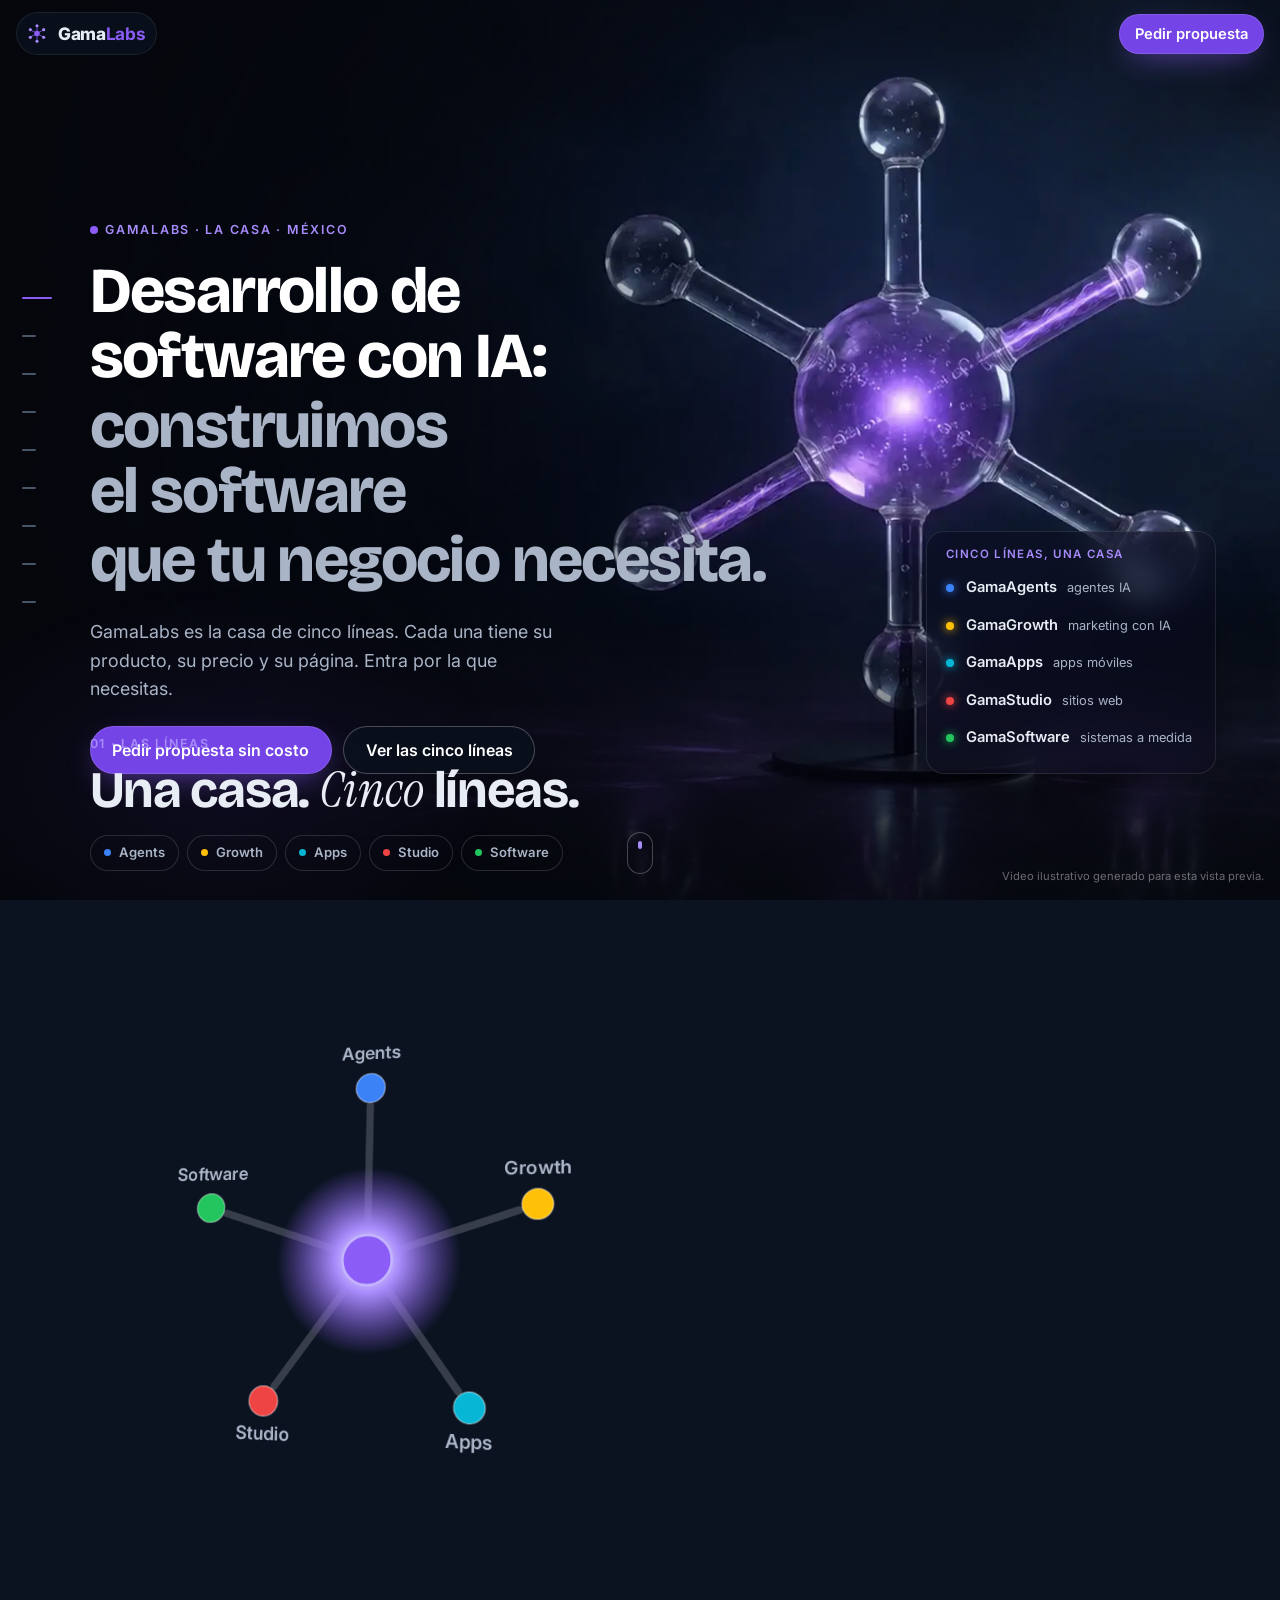
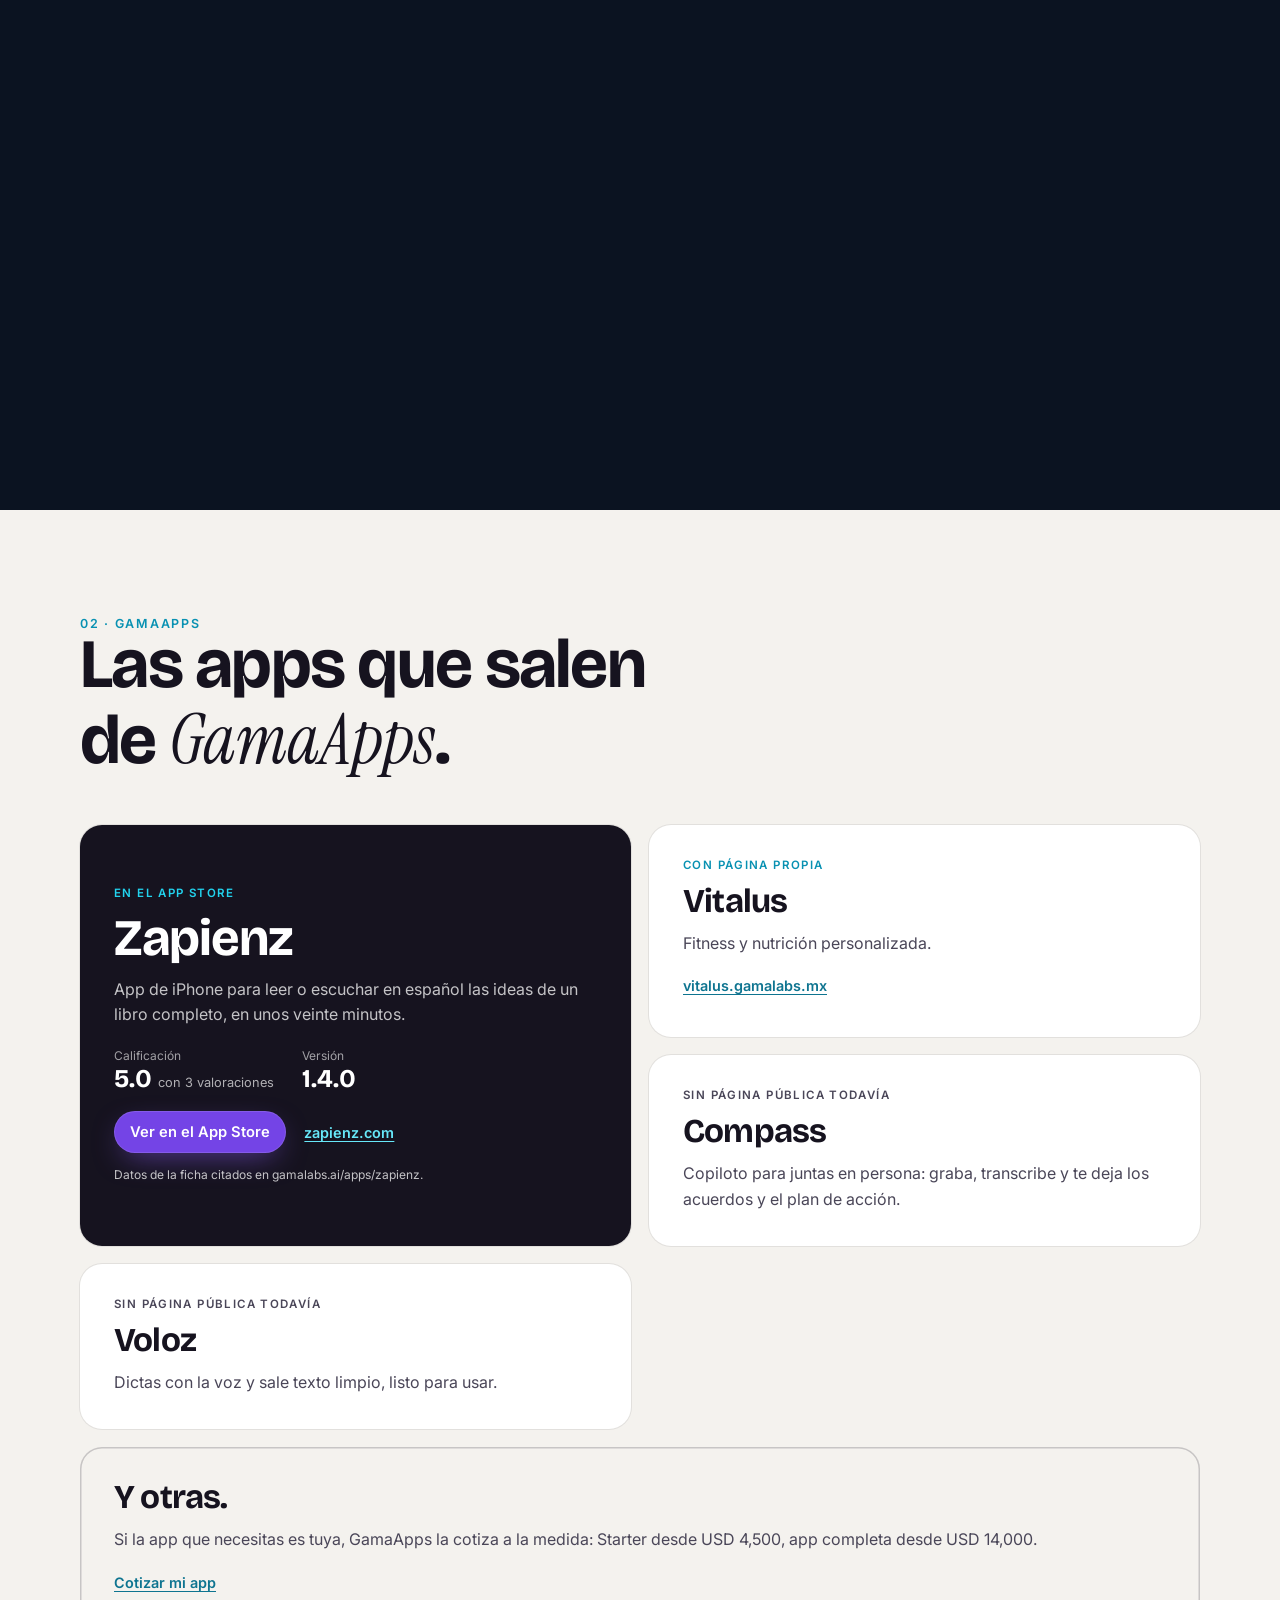
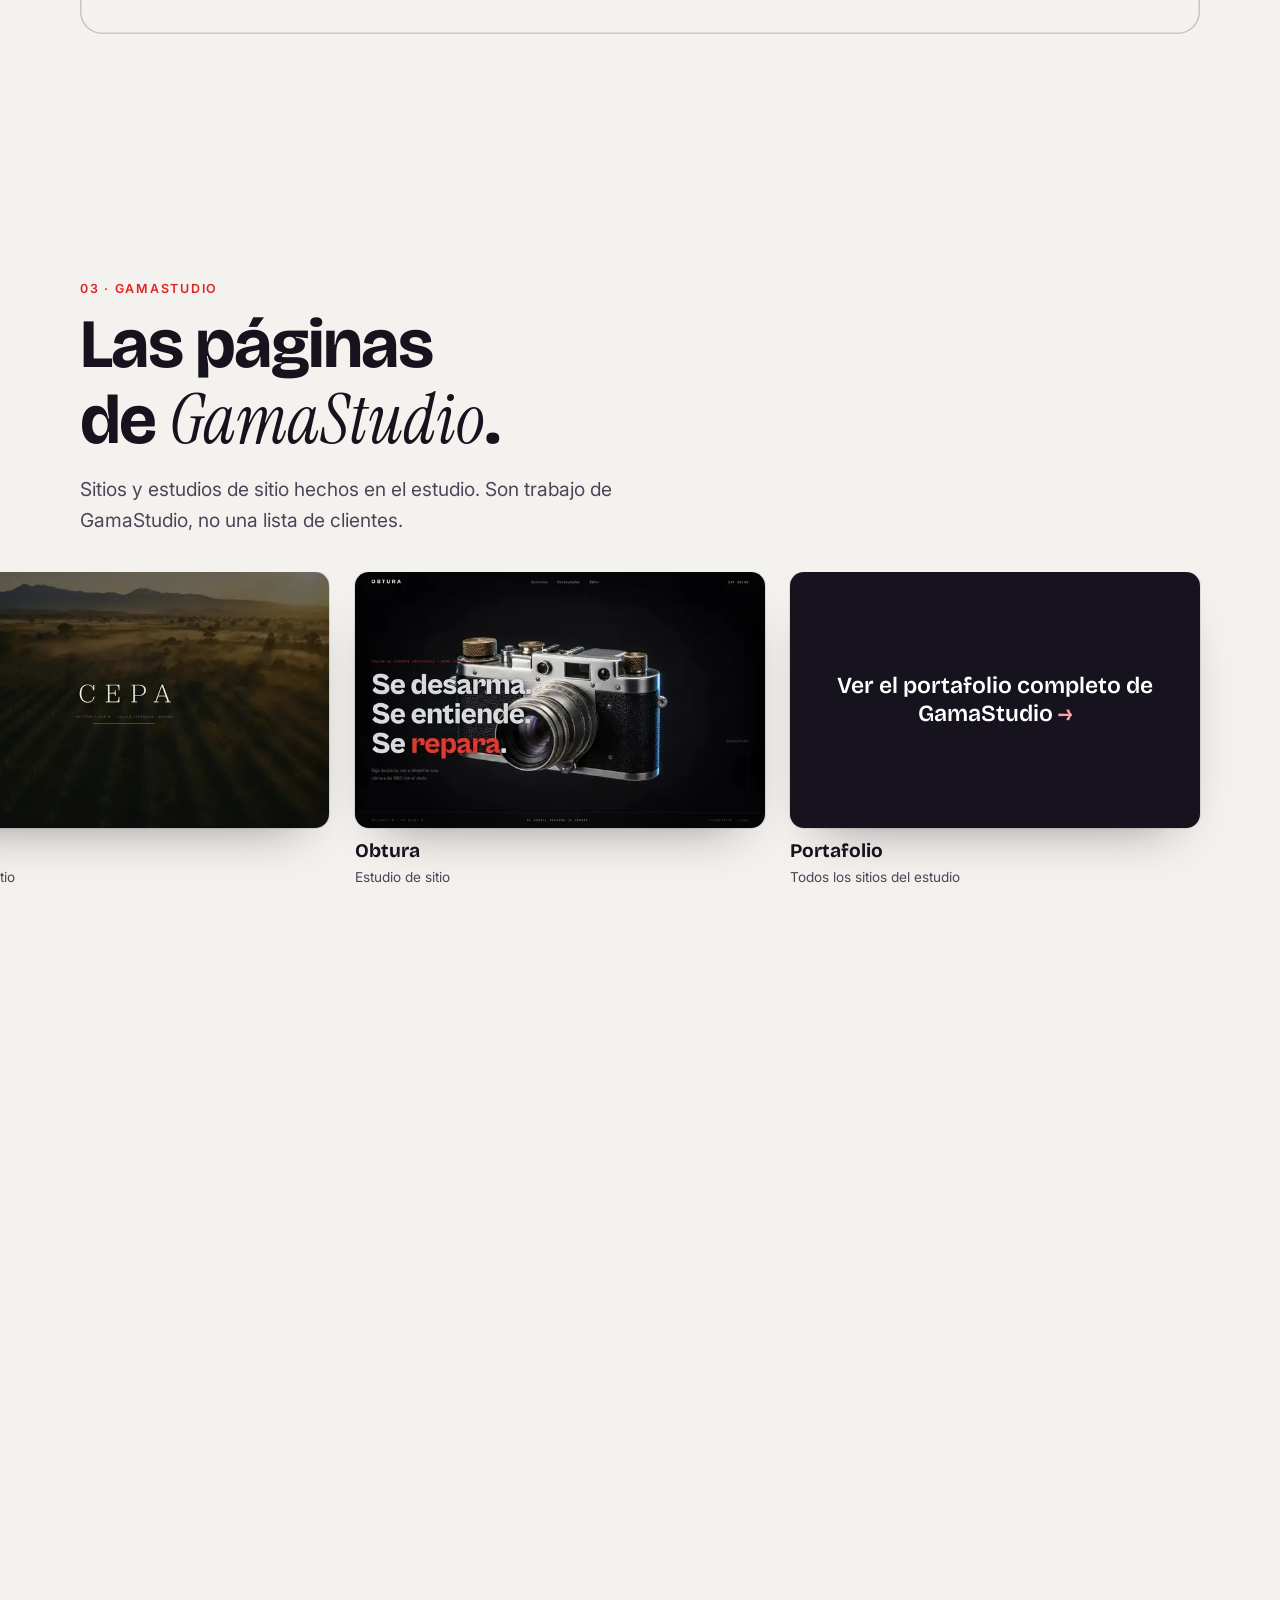
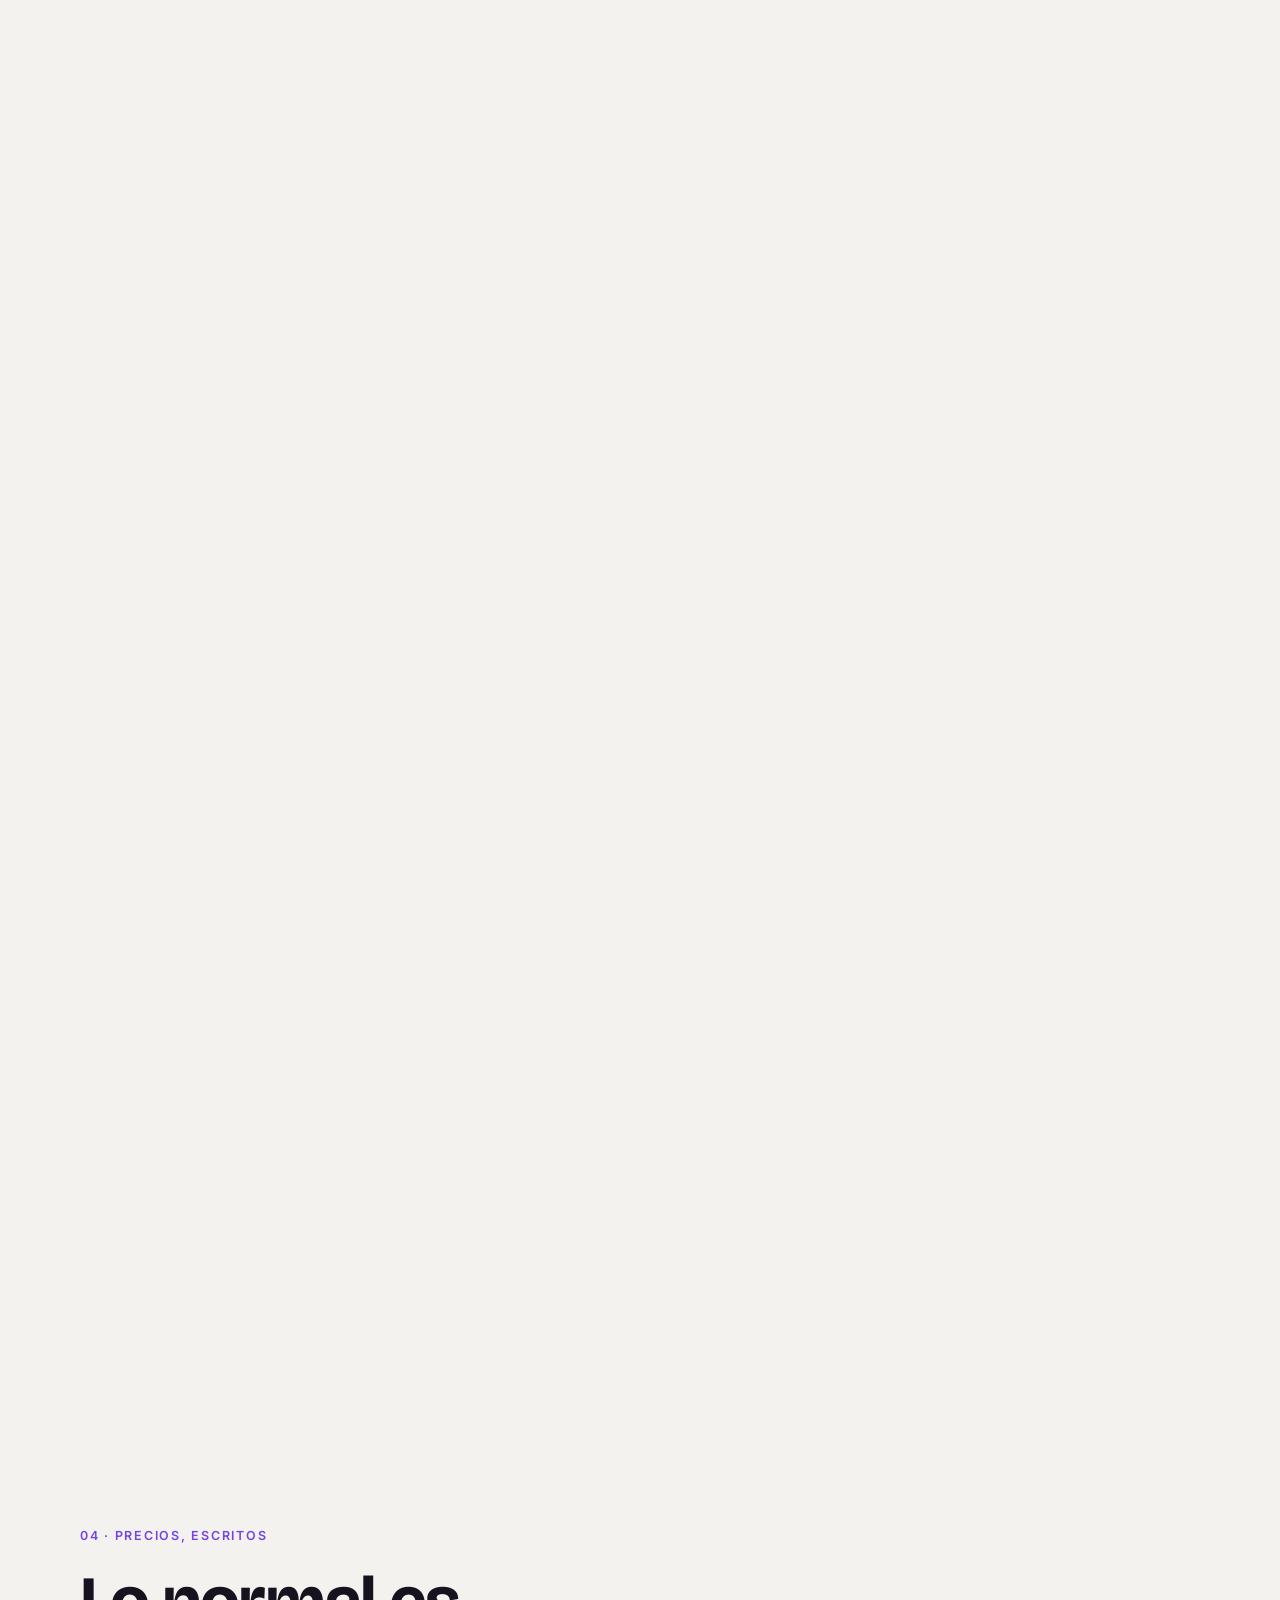
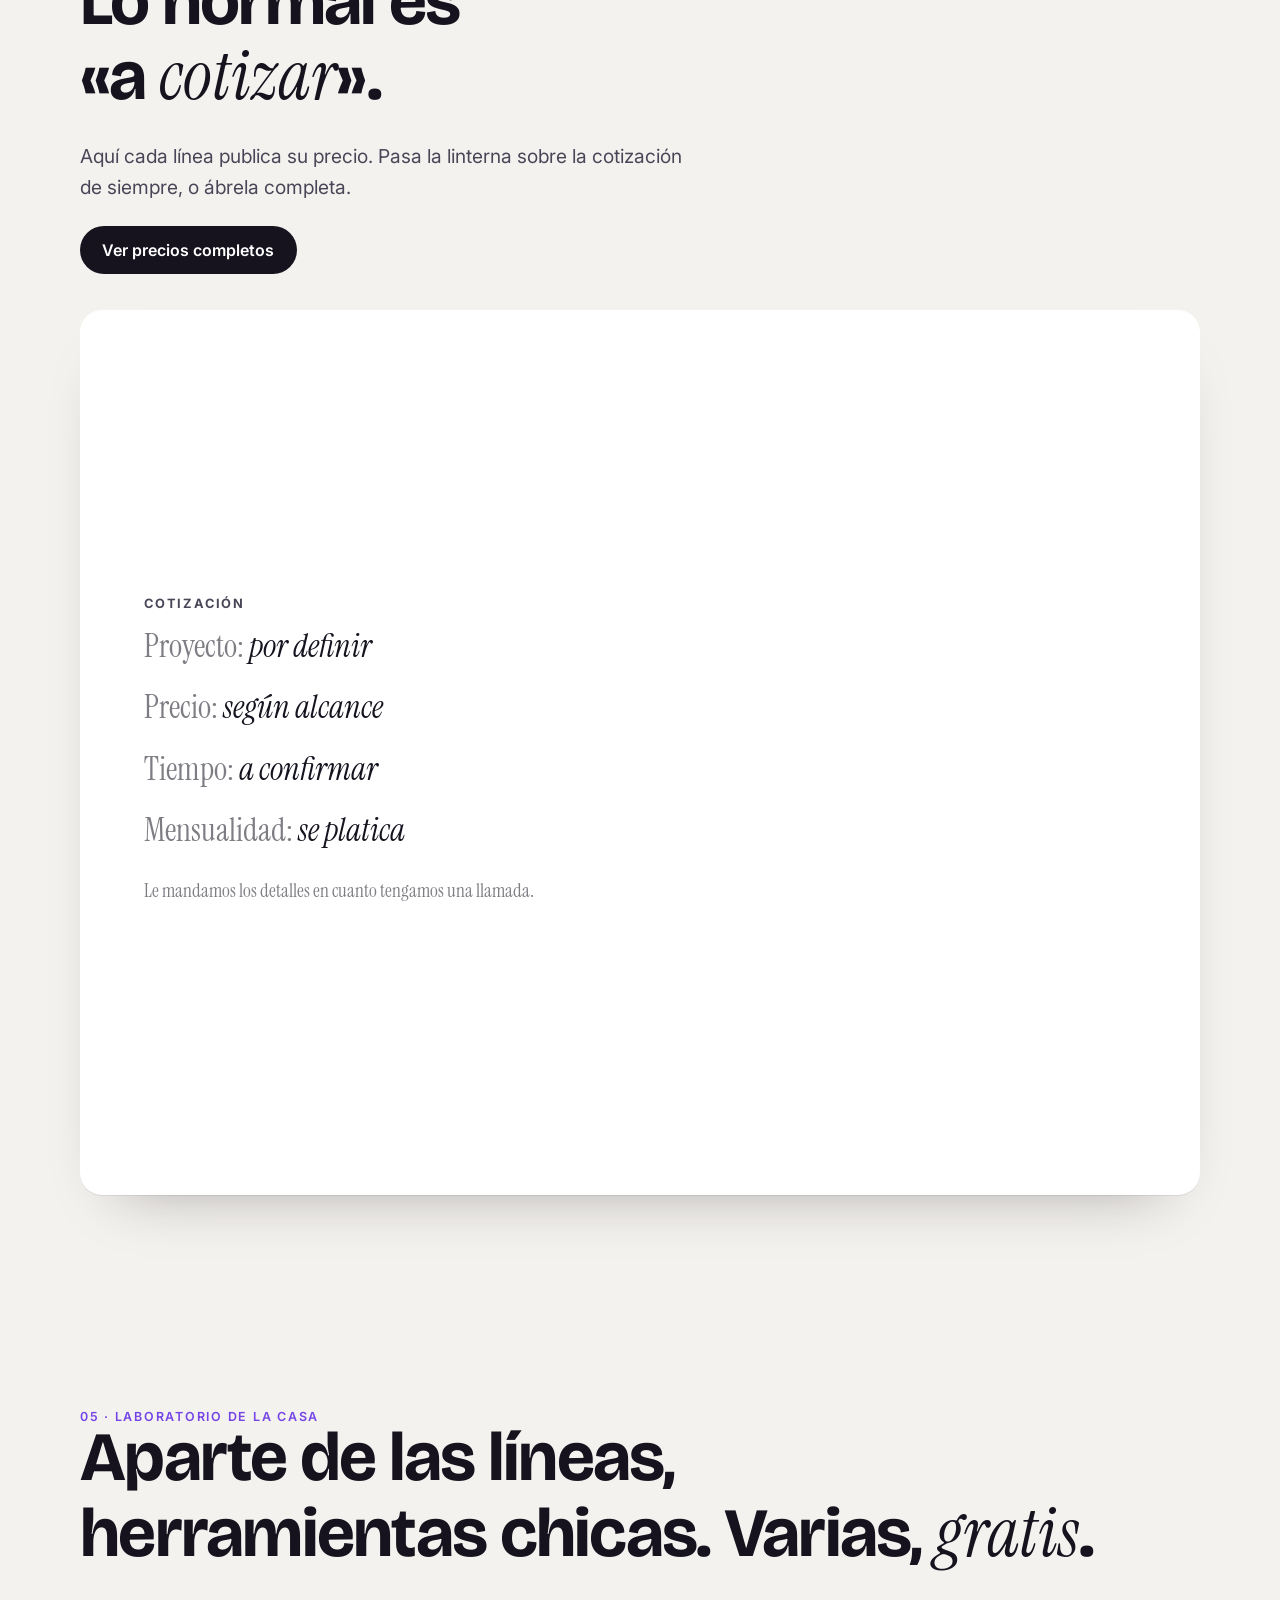
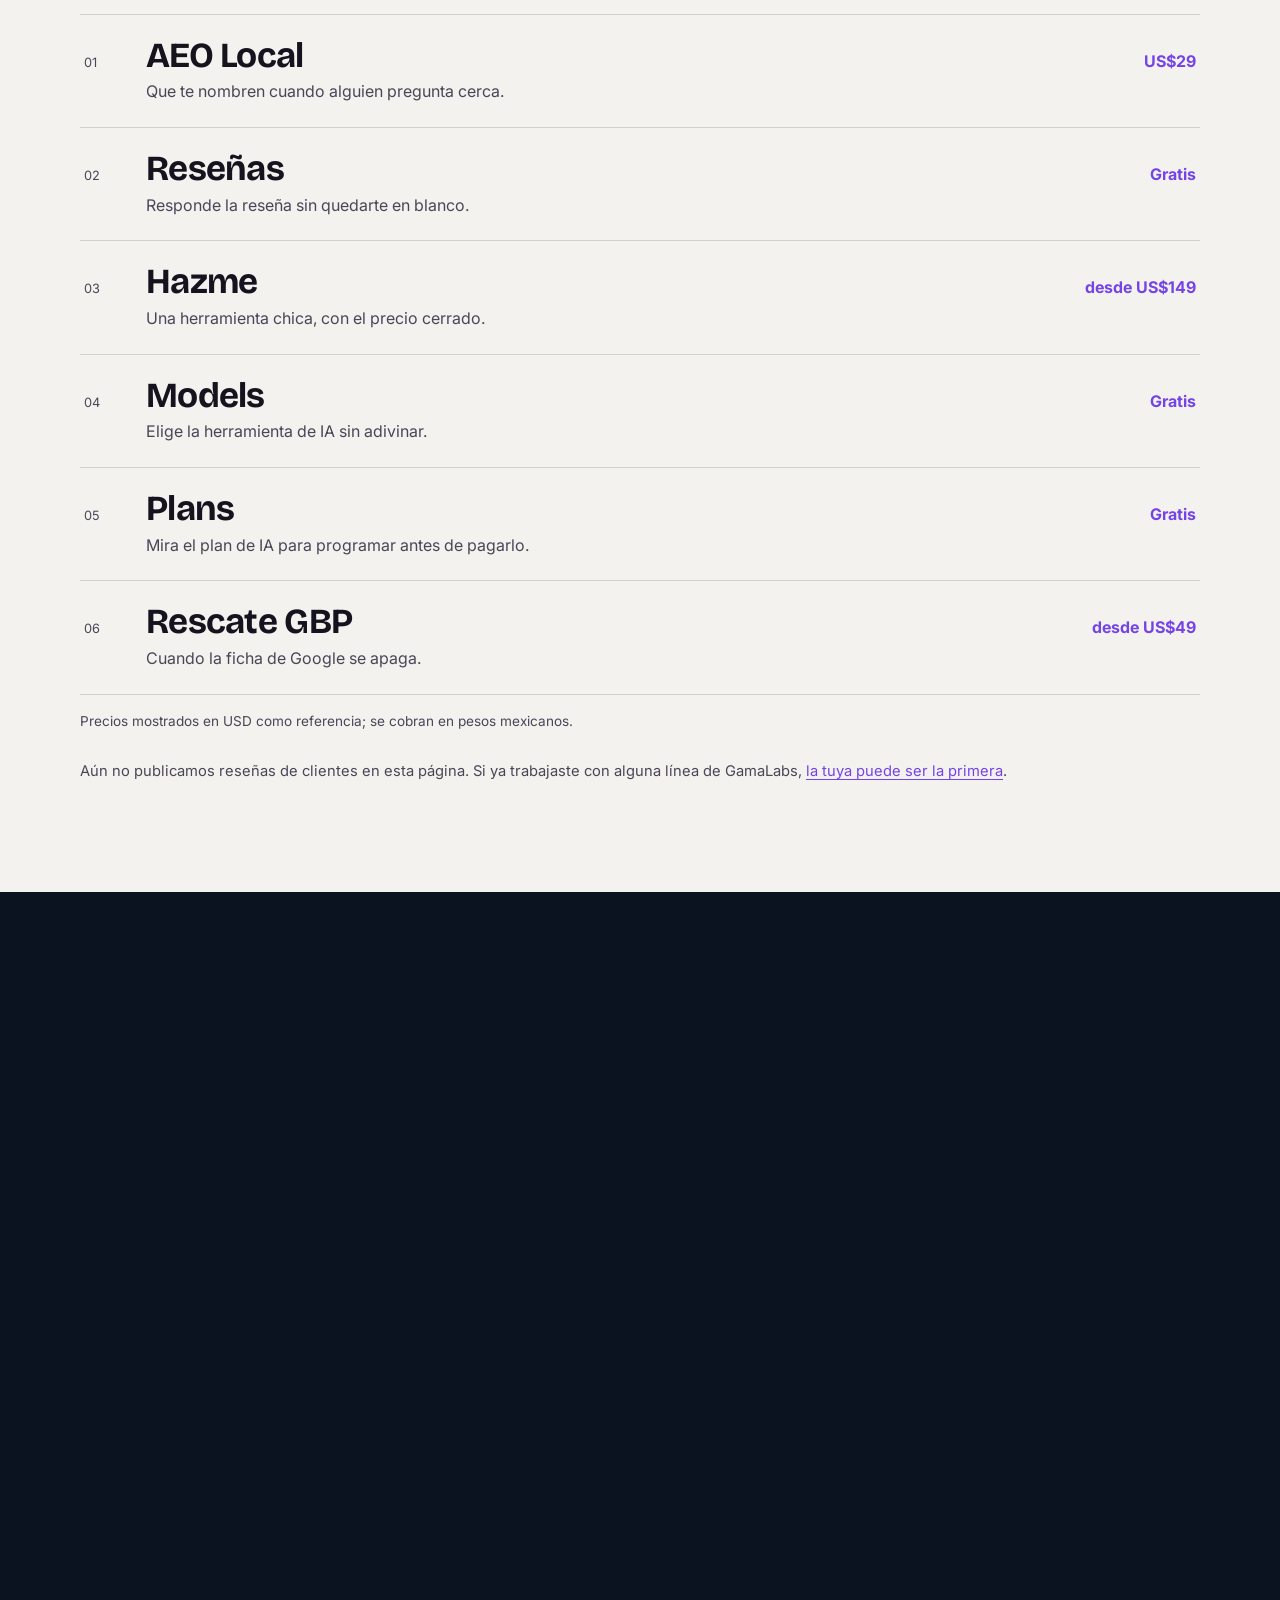
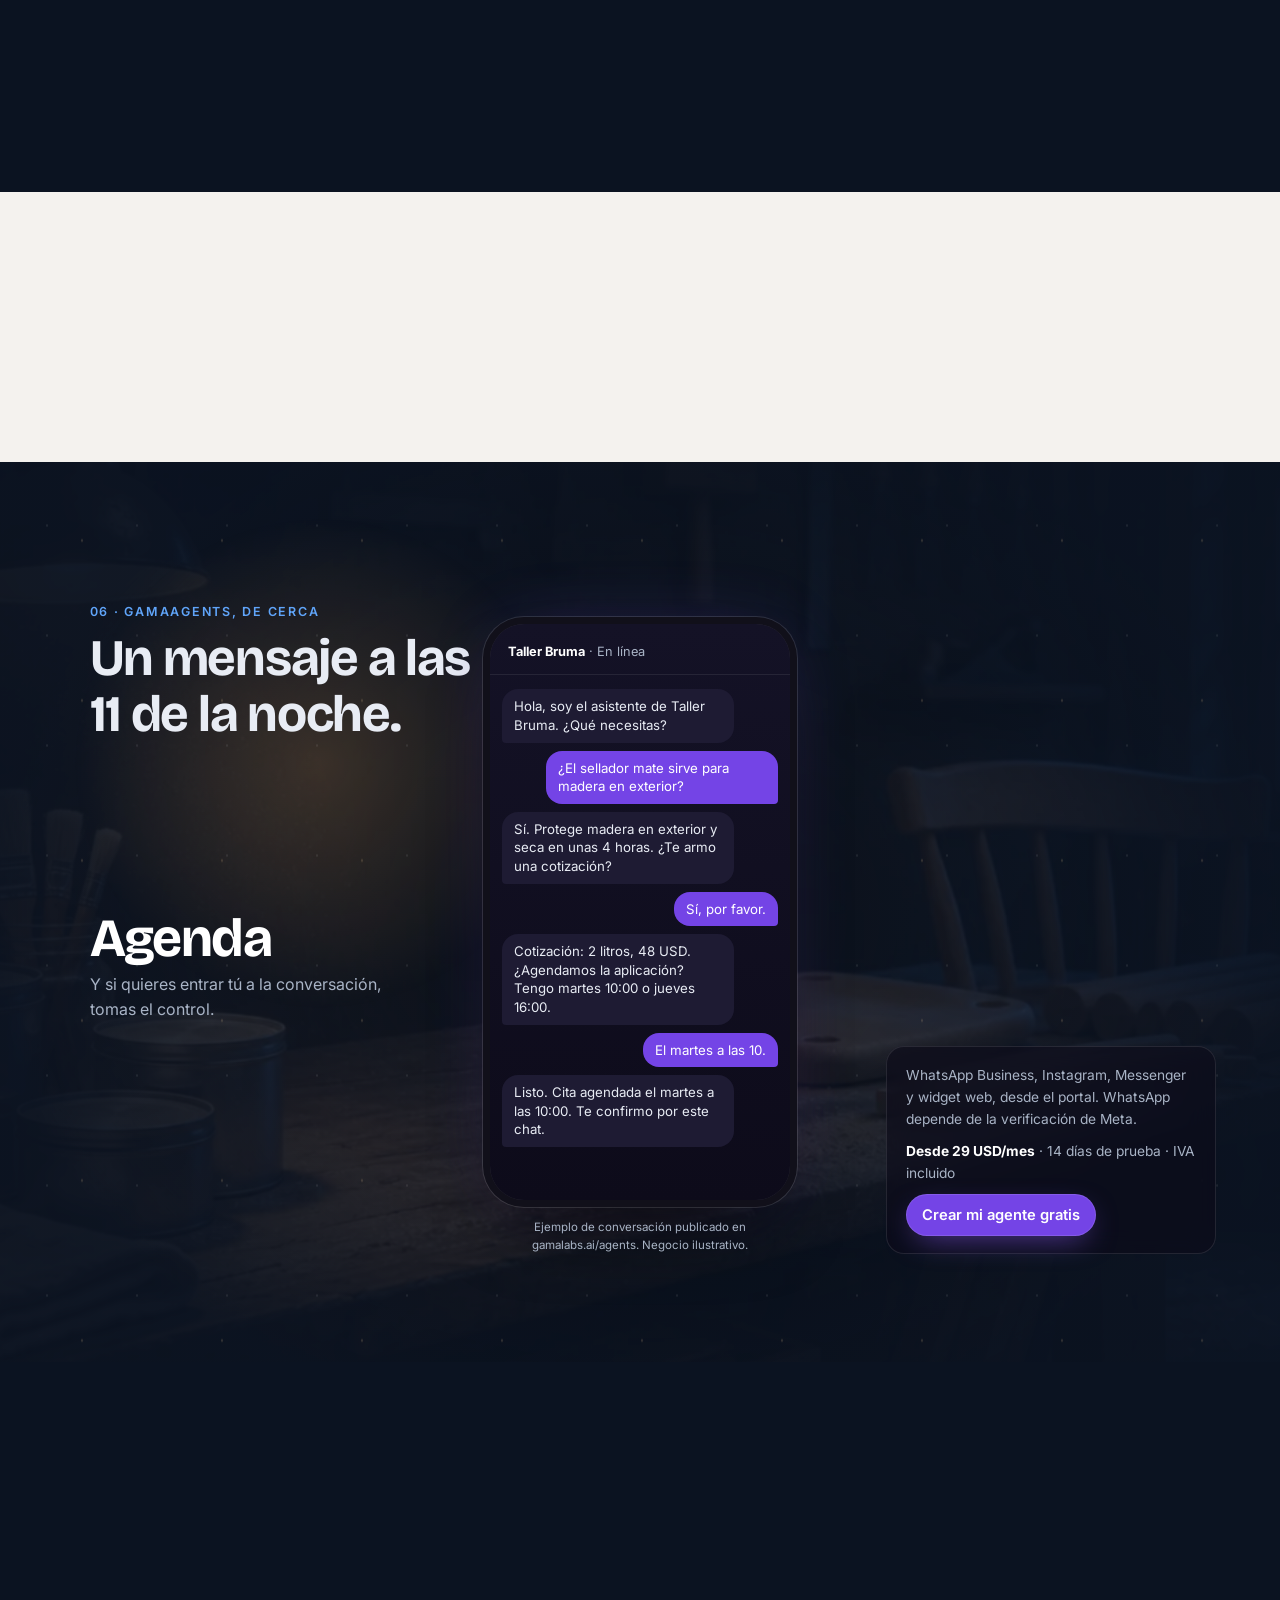
==== commit f8625f34: "Vista previa v7: GamaLabs como casa de cinco líneas independientes Cada línea con su entrada, apps r" ====
--- a/index.html
+++ b/index.html
@@ -4,7 +4,7 @@
 <meta charset="utf-8">
 <meta name="viewport" content="width=device-width, initial-scale=1">
 <title>Desarrollo de software con IA en México | GamaLabs</title>
-<meta name="description" content="Desarrollo de software con IA en México: agentes para WhatsApp, sitios, apps y sistemas a la medida, con precio por escrito. Propuesta inicial sin costo.">
+<meta name="description" content="GamaLabs, casa de software con IA en México, con cinco líneas: GamaAgents, GamaGrowth, GamaApps, GamaStudio y GamaSoftware, cada una con su precio publicado.">
 <link rel="canonical" href="https://gamalabs26.github.io/gamalabs-ai/">
 <meta name="robots" content="noindex, follow">
 <meta name="theme-color" content="#0B1321">
@@ -12,8 +12,8 @@
 <meta property="og:type" content="website">
 <meta property="og:locale" content="es_MX">
 <meta property="og:site_name" content="GamaLabs">
-<meta property="og:title" content="GamaLabs · Desarrollo de software con IA, con precio por escrito">
-<meta property="og:description" content="Agentes, sitios, apps y sistemas a la medida en México. Cada división publica su precio.">
+<meta property="og:title" content="GamaLabs · una casa, cinco líneas de software con IA">
+<meta property="og:description" content="GamaAgents, GamaGrowth, GamaApps, GamaStudio y GamaSoftware. Cada línea con su producto, su precio y su página.">
 <meta property="og:url" content="https://gamalabs26.github.io/gamalabs-ai/">
 <meta property="og:image" content="https://gamalabs26.github.io/gamalabs-ai/assets/img/og.jpg">
 <meta property="og:image:width" content="1200">
@@ -26,14 +26,20 @@
 <!-- fuentes sin bloquear el pintado: si Google Fonts tarda o falla, la pagina sale con fuentes de sistema -->
 <link rel="stylesheet" href="https://fonts.googleapis.com/css2?family=Bricolage+Grotesque:opsz,wght@12..96,400..800&family=Inter:wght@400;500;600;700&family=Instrument+Serif:ital@1&display=swap" media="print" onload="this.media='all'">
 <noscript><link rel="stylesheet" href="https://fonts.googleapis.com/css2?family=Bricolage+Grotesque:opsz,wght@12..96,400..800&family=Inter:wght@400;500;600;700&family=Instrument+Serif:ital@1&display=swap"></noscript>
-<link rel="stylesheet" href="assets/css/site.css?v=6">
+<link rel="stylesheet" href="assets/css/site.css?v=7">
 <script type="application/ld+json">
-{"@context":"https://schema.org","@type":"Organization","name":"GamaLabs","legalName":"Silidriel SA de CV","url":"https://gamalabs.ai/","email":"hola@gamalabs.ai","areaServed":"MX","description":"Desarrollo de software con IA: agentes, sitios, apps y sistemas a la medida.",
+{"@context":"https://schema.org","@type":"Organization","name":"GamaLabs","legalName":"Silidriel SA de CV","url":"https://gamalabs.ai/","email":"hola@gamalabs.ai","areaServed":"MX","description":"Casa de software con IA con cinco líneas: GamaAgents, GamaGrowth, GamaApps, GamaStudio y GamaSoftware.",
+"department":[
+{"@type":"Organization","name":"GamaAgents","description":"Agentes IA para negocios","url":"https://agents.gamalabs.mx/"},
+{"@type":"Organization","name":"GamaGrowth","description":"Marketing, SEO y ventas con IA","url":"https://growth.gamalabs.mx/"},
+{"@type":"Organization","name":"GamaApps","description":"Desarrollo de aplicaciones móviles","url":"https://apps.gamalabs.mx/"},
+{"@type":"Organization","name":"GamaStudio","description":"Sitios web premium que tú editas","url":"https://studio.gamalabs.mx/"},
+{"@type":"Organization","name":"GamaSoftware","description":"Soluciones de software a medida","url":"https://software.gamalabs.mx/"}],
 "hasOfferCatalog":{"@type":"OfferCatalog","name":"Precios publicados","itemListElement":[
 {"@type":"Offer","name":"GamaAgents Starter","price":"29","priceCurrency":"USD","url":"https://gamalabs.ai/agents"},
-{"@type":"Offer","name":"GamaStudio Presencia","price":"299","priceCurrency":"USD","url":"https://gamalabs.ai/studio"},
 {"@type":"Offer","name":"GamaGrowth Starter","price":"29","priceCurrency":"USD","url":"https://gamalabs.ai/growth"},
 {"@type":"Offer","name":"GamaApps Starter","price":"4500","priceCurrency":"USD","url":"https://gamalabs.ai/apps"},
+{"@type":"Offer","name":"GamaStudio Presencia","price":"299","priceCurrency":"USD","url":"https://gamalabs.ai/studio"},
 {"@type":"Offer","name":"GamaSoftware Módulo","price":"3500","priceCurrency":"USD","url":"https://gamalabs.ai/software"}]}}
 </script>
 <script>document.documentElement.classList.add('js')</script>
@@ -42,10 +48,9 @@
 <a class="skip" href="#main">Saltar al contenido</a>
 <div class="bar" aria-hidden="true"><i></i></div>
 <div class="senal" aria-hidden="true"></div>
-<span class="viajero" aria-hidden="true"></span>
 
 <header class="top">
-  <a class="marca" href="#nucleo" aria-label="GamaLabs, inicio">
+  <a class="marca" href="#casa" aria-label="GamaLabs, inicio">
     <svg viewBox="0 0 44 52" width="26" height="31" aria-hidden="true"><g stroke="#8B5CF6" stroke-width="1.6" opacity=".8"><path d="M22 26V13M22 26l11.3-6.5M22 26l11.3 6.5M22 26v13M22 26l-11.3 6.5M22 26l-11.3-6.5"/></g><g fill="#A78BFA"><circle cx="22" cy="13" r="2.6"/><circle cx="33.3" cy="19.5" r="2.6"/><circle cx="33.3" cy="32.5" r="2.6"/><circle cx="22" cy="39" r="2.6"/><circle cx="10.7" cy="32.5" r="2.6"/><circle cx="10.7" cy="19.5" r="2.6"/></g><circle cx="22" cy="26" r="4.6" fill="#8B5CF6"/></svg>
     <span>Gama<b>Labs</b></span>
   </a>
@@ -54,12 +59,13 @@
 
 <nav class="rail" aria-label="Capítulos">
   <ol>
-    <li><a href="#nucleo"><i></i><span>Núcleo</span></a></li>
-    <li><a href="#mensaje"><i></i><span>Un mensaje</span></a></li>
-    <li><a href="#destinos"><i></i><span>Seis destinos</span></a></li>
-    <li><a href="#precio"><i></i><span>El precio</span></a></li>
+    <li><a href="#casa"><i></i><span>La casa</span></a></li>
+    <li><a href="#lineas"><i></i><span>Cinco líneas</span></a></li>
+    <li><a href="#apps"><i></i><span>Las apps</span></a></li>
+    <li><a href="#studio"><i></i><span>Las páginas</span></a></li>
+    <li><a href="#precio"><i></i><span>Precios</span></a></li>
     <li><a href="#laboratorio"><i></i><span>Laboratorio</span></a></li>
-    <li><a href="#evidencia"><i></i><span>Evidencia</span></a></li>
+    <li><a href="#agents"><i></i><span>Un agente</span></a></li>
     <li><a href="#preguntas"><i></i><span>Preguntas</span></a></li>
     <li><a href="#contacto"><i></i><span>Contacto</span></a></li>
   </ol>
@@ -67,8 +73,8 @@
 
 <main id="main">
 
-<!-- 0 · NÚCLEO -->
-<section id="nucleo" class="hero scene" data-cap="0">
+<!-- 0 · LA CASA -->
+<section id="casa" class="hero scene" data-cap="0">
   <div class="stage">
     <div class="hero-media">
       <video class="hero-video" autoplay muted loop playsinline preload="auto" poster="assets/img/hero-poster.webp" aria-hidden="true">
@@ -78,124 +84,177 @@
       <div class="bruma" data-depth="0.35" aria-hidden="true"></div>
     </div>
     <div class="hero-copy" data-depth="0.6">
-      <p class="eyebrow"><span class="pulso"></span> GamaLabs · México</p>
+      <p class="eyebrow"><span class="pulso"></span> GamaLabs · la casa · México</p>
       <h1 class="lines"><span><span>Desarrollo de software con IA:</span></span> <span><span>construimos el software</span></span> <span><span>que tu negocio necesita.</span></span></h1>
-      <p class="sub">Agentes, sitios, apps y sistemas a la medida. Con precio por escrito antes de empezar.</p>
+      <p class="sub">GamaLabs es la casa de cinco líneas. Cada una tiene su producto, su precio y su página. Entra por la que necesitas.</p>
       <div class="ctas">
         <a class="btn magnetic" href="#contacto">Pedir propuesta sin costo</a>
-        <a class="btn btn-ghost" href="#precio">Ver los precios</a>
+        <a class="btn btn-ghost" href="#lineas">Ver las cinco líneas</a>
       </div>
     </div>
-    <aside class="vidrio">
-      <p class="vidrio-t">Lo que está publicado</p>
+    <nav class="vidrio" aria-label="Las cinco líneas">
+      <p class="vidrio-t">Cinco líneas, una casa</p>
       <ul>
-        <li>Propuesta inicial sin costo</li>
-        <li>Precio por escrito en cada división</li>
-        <li>Código fuente incluido en el sistema completo</li>
+        <li><a href="#l-agents" data-ir="0" style="--c:#3B82F6"><i></i><b>GamaAgents</b><span>agentes IA</span></a></li>
+        <li><a href="#l-growth" data-ir="1" style="--c:#FFC107"><i></i><b>GamaGrowth</b><span>marketing con IA</span></a></li>
+        <li><a href="#l-apps" data-ir="2" style="--c:#06B6D4"><i></i><b>GamaApps</b><span>apps móviles</span></a></li>
+        <li><a href="#l-studio" data-ir="3" style="--c:#EF4444"><i></i><b>GamaStudio</b><span>sitios web</span></a></li>
+        <li><a href="#l-software" data-ir="4" style="--c:#22C55E"><i></i><b>GamaSoftware</b><span>sistemas a medida</span></a></li>
       </ul>
-    </aside>
+    </nav>
     <p class="nota-img">Video ilustrativo generado para esta vista previa.</p>
-    <a class="baja" href="#mensaje" aria-label="Bajar al primer capítulo"><span></span></a>
-  </div>
-</section>
-
-<!-- 1 · UN MENSAJE (GamaAgents) -->
-<section id="mensaje" class="chat scene" data-cap="1" aria-labelledby="t-mensaje">
+    <a class="baja" href="#lineas" aria-label="Bajar a las cinco líneas"><span></span></a>
+  </div>
+</section>
+
+<!-- 1 · CINCO LÍNEAS (protagonista) -->
+<section id="lineas" class="lineas scene" data-cap="1" aria-labelledby="t-lineas">
   <div class="stage">
-    <div class="taller" aria-hidden="true">
-      <img src="assets/img/taller.webp" alt="" width="1344" height="752" loading="lazy" data-depth="0.08">
-      <div class="lampara" data-depth="0.3"></div>
-      <div class="polvo" data-depth="0.55"></div>
-    </div>
-    <div class="chat-head">
-      <p class="eyebrow">01 · GamaAgents</p>
-      <h2 id="t-mensaje" class="lines"><span><span>Un mensaje a las</span></span> <span><span>11 de la noche.</span></span></h2>
-    </div>
-    <div class="phone" aria-label="Ejemplo de conversación con un agente">
-      <div class="phone-poster" aria-hidden="true"></div>
-      <div class="phone-ui">
-        <p class="phone-bar"><b>Taller Bruma</b> · En línea</p>
-        <ol class="burbujas">
-          <li class="in" data-st="0">Hola, soy el asistente de Taller Bruma. ¿Qué necesitas?</li>
-          <li class="out" data-st="0">¿El sellador mate sirve para madera en exterior?</li>
-          <li class="in" data-st="0">Sí. Protege madera en exterior y seca en unas 4 horas. ¿Te armo una cotización?</li>
-          <li class="out" data-st="1">Sí, por favor.</li>
-          <li class="in" data-st="1">Cotización: 2 litros, 48 USD. ¿Agendamos la aplicación? Tengo martes 10:00 o jueves 16:00.</li>
-          <li class="out" data-st="2">El martes a las 10.</li>
-          <li class="in ultima" data-st="2">Listo. Cita agendada el martes a las 10:00. Te confirmo por este chat.</li>
-        </ol>
-      </div>
-      <p class="rotulo">Ejemplo de conversación publicado en gamalabs.ai/agents. Negocio ilustrativo.</p>
-    </div>
-    <ol class="estaciones">
-      <li data-st="0"><b>Responde</b><span>Tu agente atiende, captura el lead y escala a una persona cuando hace falta.</span></li>
-      <li data-st="1"><b>Cotiza</b><span>Cuando el cliente deja sus datos, se registran y te llega el aviso por correo.</span></li>
-      <li data-st="2"><b>Agenda</b><span>Y si quieres entrar tú a la conversación, tomas el control.</span></li>
-    </ol>
-    <div class="chat-pie">
-      <p>WhatsApp Business, Instagram, Messenger y widget web, desde el portal. WhatsApp depende de la verificación de Meta.</p>
-      <p><b>Desde 29 USD/mes</b> · 14 días de prueba · IVA incluido</p>
-      <a class="btn btn-sm" href="https://gamalabs.ai/agents/portal?registro=1" rel="noopener">Crear mi agente gratis</a>
-    </div>
-    <span class="pulso-viaje" aria-hidden="true"></span>
-  </div>
-</section>
-
-<!-- 2 · SEIS DESTINOS (protagonista) -->
-<section id="destinos" class="red scene" data-cap="2" aria-labelledby="t-destinos">
-  <div class="stage">
-    <div class="red-head">
-      <p class="eyebrow">02 · Seis destinos</p>
-      <h2 id="t-destinos">Una señal. <em>Seis</em> destinos. Cada uno con su precio.</h2>
+    <div class="tinte" aria-hidden="true"></div>
+    <div class="lin-head">
+      <p class="eyebrow">01 · Las líneas</p>
+      <h2 id="t-lineas">Una casa. <em>Cinco</em> líneas.</h2>
+      <nav class="puertas" aria-label="Ir a una línea">
+        <a href="#l-agents" data-ir="0" style="--c:#3B82F6">Agents</a>
+        <a href="#l-growth" data-ir="1" style="--c:#FFC107">Growth</a>
+        <a href="#l-apps" data-ir="2" style="--c:#06B6D4">Apps</a>
+        <a href="#l-studio" data-ir="3" style="--c:#EF4444">Studio</a>
+        <a href="#l-software" data-ir="4" style="--c:#22C55E">Software</a>
+      </nav>
     </div>
     <div class="red-svg">
-      <svg viewBox="-300 -300 600 600" role="img" aria-label="Símbolo de GamaLabs: un núcleo y seis divisiones">
+      <svg viewBox="-300 -300 600 600" role="img" aria-label="GamaLabs al centro y sus cinco líneas alrededor">
         <defs>
           <filter id="blur" x="-50%" y="-50%" width="200%" height="200%"><feGaussianBlur stdDeviation="5"/></filter>
           <radialGradient id="nucleo-g"><stop offset="0" stop-color="#FFFFFF"/><stop offset=".35" stop-color="#A78BFA"/><stop offset="1" stop-color="#8B5CF6" stop-opacity="0"/></radialGradient>
-          <linearGradient id="h0" gradientUnits="userSpaceOnUse"><stop offset="0" stop-color="#8B5CF6" stop-opacity="0"/><stop offset=".2" stop-color="#8B5CF6" stop-opacity=".8"/><stop offset=".5" stop-color="#fff"/><stop offset=".8" stop-color="#EF4444" stop-opacity=".8"/><stop offset="1" stop-color="#EF4444" stop-opacity="0"/></linearGradient>
+          <linearGradient id="h0" gradientUnits="userSpaceOnUse"><stop offset="0" stop-color="#8B5CF6" stop-opacity="0"/><stop offset=".2" stop-color="#8B5CF6" stop-opacity=".8"/><stop offset=".5" stop-color="#fff"/><stop offset=".8" stop-color="#3B82F6" stop-opacity=".8"/><stop offset="1" stop-color="#3B82F6" stop-opacity="0"/></linearGradient>
         </defs>
         <g class="net">
-          <g class="rod" style="--c:#EF4444"><line class="base" x1="0" y1="-34" x2="0" y2="-200"/><line class="glow" stroke="url(#h0)" filter="url(#blur)" x1="0" y1="-34" x2="0" y2="-200"/><line class="core" stroke="url(#h0)" x1="0" y1="-34" x2="0" y2="-200"/><circle class="node" cx="0" cy="-220" r="18"/><text x="0" y="-256">Studio</text></g>
-          <g class="rod" style="--c:#FFC107"><line class="base" x1="29.4" y1="-17" x2="173.2" y2="-100"/><line class="glow" stroke="url(#h1)" filter="url(#blur)" x1="29.4" y1="-17" x2="173.2" y2="-100"/><line class="core" stroke="url(#h1)" x1="29.4" y1="-17" x2="173.2" y2="-100"/><circle class="node" cx="190.5" cy="-110" r="18"/><text x="190.5" y="-146">Growth</text></g>
-          <g class="rod" style="--c:#3B82F6"><line class="base" x1="29.4" y1="17" x2="173.2" y2="100"/><line class="glow" stroke="url(#h2)" filter="url(#blur)" x1="29.4" y1="17" x2="173.2" y2="100"/><line class="core" stroke="url(#h2)" x1="29.4" y1="17" x2="173.2" y2="100"/><circle class="node" cx="190.5" cy="110" r="18"/><text x="190.5" y="156">Agents</text></g>
-          <g class="rod" style="--c:#22C55E"><line class="base" x1="0" y1="34" x2="0" y2="200"/><line class="glow" stroke="url(#h3)" filter="url(#blur)" x1="0" y1="34" x2="0" y2="200"/><line class="core" stroke="url(#h3)" x1="0" y1="34" x2="0" y2="200"/><circle class="node" cx="0" cy="220" r="18"/><text x="0" y="266">Software</text></g>
-          <g class="rod" style="--c:#06B6D4"><line class="base" x1="-29.4" y1="17" x2="-173.2" y2="100"/><line class="glow" stroke="url(#h4)" filter="url(#blur)" x1="-29.4" y1="17" x2="-173.2" y2="100"/><line class="core" stroke="url(#h4)" x1="-29.4" y1="17" x2="-173.2" y2="100"/><circle class="node" cx="-190.5" cy="110" r="18"/><text x="-190.5" y="156">Apps</text></g>
-          <g class="rod" style="--c:#A78BFA"><line class="base" x1="-29.4" y1="-17" x2="-173.2" y2="-100"/><line class="glow" stroke="url(#h5)" filter="url(#blur)" x1="-29.4" y1="-17" x2="-173.2" y2="-100"/><line class="core" stroke="url(#h5)" x1="-29.4" y1="-17" x2="-173.2" y2="-100"/><circle class="node" cx="-190.5" cy="-110" r="18"/><text x="-190.5" y="-146">Casos</text></g>
+          <g class="rod" style="--c:#3B82F6"><line class="base" x1="0" y1="-34" x2="0" y2="-188"/><line class="glow" stroke="url(#h0)" filter="url(#blur)" x1="0" y1="-34" x2="0" y2="-188"/><line class="core" stroke="url(#h0)" x1="0" y1="-34" x2="0" y2="-188"/><circle class="node" cx="0" cy="-210" r="18"/><text x="0" y="-246">Agents</text></g>
+          <g class="rod" style="--c:#FFC107"><line class="base" x1="32.3" y1="-10.5" x2="178.8" y2="-58.1"/><line class="glow" stroke="url(#h1)" filter="url(#blur)" x1="32.3" y1="-10.5" x2="178.8" y2="-58.1"/><line class="core" stroke="url(#h1)" x1="32.3" y1="-10.5" x2="178.8" y2="-58.1"/><circle class="node" cx="199.7" cy="-64.9" r="18"/><text x="199.7" y="-100">Growth</text></g>
+          <g class="rod" style="--c:#06B6D4"><line class="base" x1="20" y1="27.5" x2="110.5" y2="152.1"/><line class="glow" stroke="url(#h2)" filter="url(#blur)" x1="20" y1="27.5" x2="110.5" y2="152.1"/><line class="core" stroke="url(#h2)" x1="20" y1="27.5" x2="110.5" y2="152.1"/><circle class="node" cx="123.4" cy="169.9" r="18"/><text x="123.4" y="216">Apps</text></g>
+          <g class="rod" style="--c:#EF4444"><line class="base" x1="-20" y1="27.5" x2="-110.5" y2="152.1"/><line class="glow" stroke="url(#h3)" filter="url(#blur)" x1="-20" y1="27.5" x2="-110.5" y2="152.1"/><line class="core" stroke="url(#h3)" x1="-20" y1="27.5" x2="-110.5" y2="152.1"/><circle class="node" cx="-123.4" cy="169.9" r="18"/><text x="-123.4" y="216">Studio</text></g>
+          <g class="rod" style="--c:#22C55E"><line class="base" x1="-32.3" y1="-10.5" x2="-178.8" y2="-58.1"/><line class="glow" stroke="url(#h4)" filter="url(#blur)" x1="-32.3" y1="-10.5" x2="-178.8" y2="-58.1"/><line class="core" stroke="url(#h4)" x1="-32.3" y1="-10.5" x2="-178.8" y2="-58.1"/><circle class="node" cx="-199.7" cy="-64.9" r="18"/><text x="-199.7" y="-100">Software</text></g>
           <circle class="halo" r="70" fill="url(#nucleo-g)"/>
           <circle class="nucleo" r="30"/>
         </g>
       </svg>
     </div>
-    <div class="estados">
-      <article class="estado" data-e="0">
-        <h3>Que te encuentren</h3>
-        <div class="dest" style="--c:#EF4444"><p class="div">GamaStudio · sitios con plan mensual</p><p class="desde">desde <b>USD 299</b> + 19/mes</p><a href="https://gamalabs.ai/studio">Ver Studio</a></div>
-        <div class="dest" style="--c:#A78BFA"><p class="div">Casos · seis herramientas chicas</p><p class="desde">desde <b>US$0</b></p><a href="https://gamalabs.ai/es/casos">Ver Casos</a></div>
-      </article>
-      <article class="estado" data-e="1">
-        <h3>Que te respondan</h3>
-        <div class="dest" style="--c:#3B82F6"><p class="div">GamaAgents · agentes en WhatsApp, Instagram, Messenger y web</p><p class="desde">desde <b>USD 29</b>/mes</p><a href="https://gamalabs.ai/agents">Ver Agents</a></div>
-        <div class="dest" style="--c:#FFC107"><p class="div">GamaGrowth · marketing con IA que tú apruebas</p><p class="desde">desde <b>USD 29</b>/mes</p><a href="https://gamalabs.ai/growth">Ver Growth</a></div>
-      </article>
-      <article class="estado" data-e="2">
-        <h3>Que tu operación corra</h3>
-        <div class="dest" style="--c:#22C55E"><p class="div">GamaSoftware · sistemas a la medida</p><p class="desde">módulo desde <b>USD 3,500</b></p><a href="https://gamalabs.ai/software">Ver Software</a></div>
-        <div class="dest" style="--c:#06B6D4"><p class="div">GamaApps · apps a la medida</p><p class="desde">desde <b>USD 4,500</b></p><a href="https://gamalabs.ai/apps">Ver Apps</a></div>
+    <div class="paneles">
+      <article class="linea" id="l-agents" style="--c:#3B82F6">
+        <p class="k">Línea 1 · GamaAgents · producto estrella</p>
+        <h3>Agentes de IA que atienden tus mensajes.</h3>
+        <p>Un agente en WhatsApp Business, Instagram, Messenger y el widget de tu sitio. Responde, captura el lead y te pasa la conversación cuando hace falta.</p>
+        <p class="desde">desde <b>USD 29</b>/mes · 14 días de prueba</p>
+        <p class="acciones"><a href="https://agents.gamalabs.mx/" rel="noopener">Entrar a GamaAgents</a><a href="#agents">Verlo en acción</a></p>
+      </article>
+      <article class="linea" id="l-growth" style="--c:#FFC107">
+        <p class="k">Línea 2 · GamaGrowth</p>
+        <h3>Marketing con IA que tú apruebas.</h3>
+        <p>Contenido, SEO y ventas desde un portal. Nada se publica sin tu visto bueno.</p>
+        <p class="desde">desde <b>USD 29</b>/mes · 7 días sin tarjeta</p>
+        <p class="acciones"><a href="https://growth.gamalabs.mx/" rel="noopener">Entrar a GamaGrowth</a></p>
+      </article>
+      <article class="linea" id="l-apps" style="--c:#06B6D4">
+        <p class="k">Línea 3 · GamaApps</p>
+        <h3>Apps móviles propias y a la medida.</h3>
+        <p>De aquí salen Zapienz, Vitalus, Compass, Voloz y otras. Si la app es tuya, se cotiza a la medida.</p>
+        <p class="desde">a la medida desde <b>USD 4,500</b></p>
+        <p class="acciones"><a href="https://apps.gamalabs.mx/" rel="noopener">Entrar a GamaApps</a><a href="#apps">Ver las apps</a></p>
+      </article>
+      <article class="linea" id="l-studio" style="--c:#EF4444">
+        <p class="k">Línea 4 · GamaStudio</p>
+        <h3>Sitios web premium que tú editas.</h3>
+        <p>Sitios cinemáticos hechos a medida, con un portal para que cambies tu contenido sin pedirlo.</p>
+        <p class="desde">desde <b>USD 299</b> + 19/mes</p>
+        <p class="acciones"><a href="https://studio.gamalabs.mx/" rel="noopener">Entrar a GamaStudio</a><a href="#studio">Ver las páginas</a></p>
+      </article>
+      <article class="linea" id="l-software" style="--c:#22C55E">
+        <p class="k">Línea 5 · GamaSoftware</p>
+        <h3>Sistemas a la medida de tu operación.</h3>
+        <p>ERPs, CRMs y plataformas desde cero, con entregas parciales cada 2 semanas. El sistema completo incluye código fuente.</p>
+        <p class="desde">módulo desde <b>USD 3,500</b></p>
+        <p class="acciones"><a href="https://software.gamalabs.mx/" rel="noopener">Entrar a GamaSoftware</a></p>
       </article>
     </div>
     <div class="papel-circ" aria-hidden="true"></div>
   </div>
 </section>
 
-
 <div class="papel">
-<!-- 4 · EL PRECIO, ESCRITO -->
-<section id="precio" class="precio" data-cap="3" aria-labelledby="t-precio">
+<!-- 2 · LAS APPS (GamaApps) -->
+<section id="apps" class="apps" data-cap="2" aria-labelledby="t-apps">
   <div class="wrap">
-    <p class="eyebrow">03 · El precio, escrito</p>
+    <p class="eyebrow eb-apps">02 · GamaApps</p>
+    <h2 id="t-apps" class="lines"><span><span>Las apps que salen</span></span> <span><span>de <em>GamaApps</em>.</span></span></h2>
+    <div class="apps-grid">
+      <article class="app zap rv">
+        <p class="k">En el App Store</p>
+        <h3>Zapienz</h3>
+        <p>App de iPhone para leer o escuchar en español las ideas de un libro completo, en unos veinte minutos.</p>
+        <dl><div><dt>Calificación</dt><dd>5.0 <small>con 3 valoraciones</small></dd></div><div><dt>Versión</dt><dd>1.4.0</dd></div></dl>
+        <p class="acciones"><a class="btn btn-sm" href="https://apps.apple.com/app/id6762142820" rel="noopener">Ver en el App Store</a><a href="https://zapienz.com/" rel="noopener">zapienz.com</a></p>
+        <p class="fuente">Datos de la ficha citados en gamalabs.ai/apps/zapienz.</p>
+      </article>
+      <article class="app rv">
+        <p class="k">Con página propia</p>
+        <h3>Vitalus</h3>
+        <p>Fitness y nutrición personalizada.</p>
+        <p class="acciones"><a href="https://vitalus.gamalabs.mx/" rel="noopener">vitalus.gamalabs.mx</a></p>
+      </article>
+      <article class="app rv">
+        <p class="k sin">Sin página pública todavía</p>
+        <h3>Compass</h3>
+        <p>Copiloto para juntas en persona: graba, transcribe y te deja los acuerdos y el plan de acción.</p>
+      </article>
+      <article class="app rv">
+        <p class="k sin">Sin página pública todavía</p>
+        <h3>Voloz</h3>
+        <p>Dictas con la voz y sale texto limpio, listo para usar.</p>
+      </article>
+      <article class="app otra rv">
+        <h3>Y otras.</h3>
+        <p>Si la app que necesitas es tuya, GamaApps la cotiza a la medida: Starter desde USD 4,500, app completa desde USD 14,000.</p>
+        <p class="acciones"><a href="https://apps.gamalabs.mx/" rel="noopener">Cotizar mi app</a></p>
+      </article>
+    </div>
+  </div>
+</section>
+
+<!-- 3 · LAS PÁGINAS (GamaStudio) -->
+<section id="studio" class="studio scene" data-cap="3" aria-labelledby="t-studio">
+  <div class="stage">
+    <div class="studio-head">
+      <p class="eyebrow eb-studio">03 · GamaStudio</p>
+      <h2 id="t-studio" class="lines"><span><span>Las páginas</span></span> <span><span>de <em>GamaStudio</em>.</span></span></h2>
+      <p class="lead">Sitios y estudios de sitio hechos en el estudio. Son trabajo de GamaStudio, no una lista de clientes.</p>
+    </div>
+    <div class="carril-v">
+      <div class="carril">
+        <a class="sitio" href="https://www.grupodriel.com/" rel="noopener"><figure><img src="assets/img/sitios/grupodriel.webp" srcset="assets/img/sitios/grupodriel-640.webp 640w, assets/img/sitios/grupodriel.webp 960w" sizes="(max-width:899px) 76vw, 32vw" alt="Portada del sitio de GrupoDriel" width="960" height="600" loading="lazy"></figure><b>GrupoDriel</b><span>Grupo industrial · scroll-story</span></a>
+        <a class="sitio" href="https://www.grupodriel.com/silidriel/" rel="noopener"><figure><img src="assets/img/sitios/silidriel.webp" srcset="assets/img/sitios/silidriel-640.webp 640w, assets/img/sitios/silidriel.webp 960w" sizes="(max-width:899px) 76vw, 32vw" alt="Portada del sitio de Silidriel" width="960" height="600" loading="lazy"></figure><b>Silidriel</b><span>Producto técnico · alta tensión</span></a>
+        <a class="sitio" href="https://mayanseas.netlify.app/" rel="noopener"><figure><img src="assets/img/sitios/mayanseas.webp" srcset="assets/img/sitios/mayanseas-640.webp 640w, assets/img/sitios/mayanseas.webp 960w" sizes="(max-width:899px) 76vw, 32vw" alt="Portada del sitio de MayanSeas" width="960" height="600" loading="lazy"></figure><b>MayanSeas</b><span>Marca náutica</span></a>
+        <a class="sitio" href="https://gamalabs26.github.io/kayak-queretaro/" rel="noopener"><figure><img src="assets/img/sitios/kayak.webp" srcset="assets/img/sitios/kayak-640.webp 640w, assets/img/sitios/kayak.webp 960w" sizes="(max-width:899px) 76vw, 32vw" alt="Portada del sitio de Kayak Querétaro" width="960" height="600" loading="lazy"></figure><b>Kayak Querétaro</b><span>Video scrub · aventura</span></a>
+        <a class="sitio" href="https://gamalabs26.github.io/apiyauya/" rel="noopener"><figure><img src="assets/img/sitios/apiyauya.webp" srcset="assets/img/sitios/apiyauya-640.webp 640w, assets/img/sitios/apiyauya.webp 960w" sizes="(max-width:899px) 76vw, 32vw" alt="Portada del sitio de Apiyauya" width="960" height="600" loading="lazy"></figure><b>Apiyauya</b><span>Scrollytelling · causa</span></a>
+        <a class="sitio" href="https://gamalabs26.github.io/taart/" rel="noopener"><figure><img src="assets/img/sitios/taart.webp" srcset="assets/img/sitios/taart-640.webp 640w, assets/img/sitios/taart.webp 960w" sizes="(max-width:899px) 76vw, 32vw" alt="Portada del sitio de TAART" width="960" height="600" loading="lazy"></figure><b>TAART</b><span>Editorial gourmet</span></a>
+        <a class="sitio" href="https://gamalabs26.github.io/cuidados-especiales-mx/" rel="noopener"><figure><img src="assets/img/sitios/cuidados.webp" srcset="assets/img/sitios/cuidados-640.webp 640w, assets/img/sitios/cuidados.webp 960w" sizes="(max-width:899px) 76vw, 32vw" alt="Portada del sitio de Cuidados Especiales" width="960" height="600" loading="lazy"></figure><b>Cuidados Especiales</b><span>ECG dibujado por scroll</span></a>
+        <a class="sitio" href="https://gamalabs26.github.io/entre-tanto-cafe/" rel="noopener"><figure><img src="assets/img/sitios/entretanto.webp" srcset="assets/img/sitios/entretanto-640.webp 640w, assets/img/sitios/entretanto.webp 960w" sizes="(max-width:899px) 76vw, 32vw" alt="Portada del sitio de (entre tanto)" width="960" height="600" loading="lazy"></figure><b>(entre tanto)</b><span>Cámara inmersiva</span></a>
+        <a class="sitio" href="https://gamalabs26.github.io/don-carlos/" rel="noopener"><figure><img src="assets/img/sitios/doncarlos.webp" srcset="assets/img/sitios/doncarlos-640.webp 640w, assets/img/sitios/doncarlos.webp 960w" sizes="(max-width:899px) 76vw, 32vw" alt="Portada del sitio de Don Carlos" width="960" height="600" loading="lazy"></figure><b>Don Carlos</b><span>Frame-scrub cinemático</span></a>
+        <a class="sitio" href="https://gamalabs26.github.io/vialactea/" rel="noopener"><figure><img src="assets/img/sitios/vialactea.webp" srcset="assets/img/sitios/vialactea-640.webp 640w, assets/img/sitios/vialactea.webp 960w" sizes="(max-width:899px) 76vw, 32vw" alt="Portada del estudio de sitio Vía Láctea" width="960" height="600" loading="lazy"></figure><b>Vía Láctea</b><span>Estudio de sitio</span></a>
+        <a class="sitio" href="https://gamalabs26.github.io/cepa/" rel="noopener"><figure><img src="assets/img/sitios/cepa.webp" srcset="assets/img/sitios/cepa-640.webp 640w, assets/img/sitios/cepa.webp 960w" sizes="(max-width:899px) 76vw, 32vw" alt="Portada del estudio de sitio CEPA" width="960" height="600" loading="lazy"></figure><b>CEPA</b><span>Estudio de sitio</span></a>
+        <a class="sitio" href="https://gamalabs26.github.io/obtura/" rel="noopener"><figure><img src="assets/img/sitios/obtura.webp" srcset="assets/img/sitios/obtura-640.webp 640w, assets/img/sitios/obtura.webp 960w" sizes="(max-width:899px) 76vw, 32vw" alt="Portada del estudio de sitio Obtura" width="960" height="600" loading="lazy"></figure><b>Obtura</b><span>Estudio de sitio</span></a>
+        <a class="sitio todo" href="https://gamalabs26.github.io/gamastudio/" rel="noopener"><figure><span>Ver el portafolio completo de GamaStudio</span></figure><b>Portafolio</b><span>Todos los sitios del estudio</span></a>
+      </div>
+    </div>
+  </div>
+</section>
+
+<!-- 4 · PRECIOS -->
+<section id="precio" class="precio" data-cap="4" aria-labelledby="t-precio">
+  <div class="wrap">
+    <p class="eyebrow">04 · Precios, escritos</p>
     <h2 id="t-precio" class="lines"><span><span>Lo normal es</span></span> <span><span>«a <em>cotizar</em>».</span></span></h2>
-    <p class="lead">Aquí cada división publica su precio. Pasa la linterna sobre la cotización de siempre, o ábrela completa.</p>
+    <p class="lead">Aquí cada línea publica su precio. Pasa la linterna sobre la cotización de siempre, o ábrela completa.</p>
     <button class="btn btn-dark" type="button" aria-pressed="false" aria-controls="hoja">Ver precios completos</button>
     <div class="hoja-marco">
       <div class="vaga" aria-hidden="true">
@@ -206,35 +265,34 @@
       <div class="hoja" id="hoja">
         <table>
           <caption>Precios publicados en gamalabs.ai (consultados el 9 de noviembre de 2026)</caption>
-          <thead><tr><th scope="col">División</th><th scope="col">Plan</th><th scope="col">Precio</th></tr></thead>
+          <thead><tr><th scope="col">Línea</th><th scope="col">Plan</th><th scope="col">Precio</th></tr></thead>
           <tbody>
             <tr><th scope="row" rowspan="3" style="--c:#3B82F6">Agents</th><td>Starter · 499 mensajes</td><td>29 USD/mes</td></tr>
             <tr><td>Growth · 1,999 mensajes</td><td>59 USD/mes</td></tr>
             <tr><td>Pro · 9,999 mensajes</td><td>99 USD/mes</td></tr>
-            <tr><th scope="row" rowspan="3" style="--c:#EF4444">Studio</th><td>Presencia</td><td>299 USD + 19/mes</td></tr>
-            <tr><td>Crecimiento</td><td>599 USD + 39/mes</td></tr>
-            <tr><td>Autopiloto</td><td>999 USD + 39/mes</td></tr>
             <tr><th scope="row" rowspan="2" style="--c:#FFC107">Growth</th><td>Starter · 100 créditos</td><td>29 USD/mes</td></tr>
             <tr><td>Agencia · hasta 10 marcas</td><td>129 USD/mes</td></tr>
             <tr><th scope="row" rowspan="2" style="--c:#06B6D4">Apps</th><td>Starter</td><td>desde 4,500 USD</td></tr>
             <tr><td>App completa</td><td>desde 14,000 USD</td></tr>
+            <tr><th scope="row" rowspan="3" style="--c:#EF4444">Studio</th><td>Presencia</td><td>299 USD + 19/mes</td></tr>
+            <tr><td>Crecimiento</td><td>599 USD + 39/mes</td></tr>
+            <tr><td>Autopiloto</td><td>999 USD + 39/mes</td></tr>
             <tr><th scope="row" rowspan="3" style="--c:#22C55E">Software</th><td>Módulo</td><td>desde 3,500 USD</td></tr>
             <tr><td>Sistema completo, con código fuente</td><td>desde 12,000 USD</td></tr>
             <tr><td>Retainer · 40 h</td><td>2,900 USD/mes + 79/h</td></tr>
-            <tr><th scope="row" style="--c:#A78BFA">Casos</th><td>Seis herramientas</td><td>desde 0 USD</td></tr>
           </tbody>
         </table>
-        <p class="hoja-n">IVA incluido en todos. Agents se cobra en USD. Studio, Software y Apps facturan en pesos al tipo de cambio de referencia; Growth y Casos se cobran en pesos. Agents ofrece 14 días de prueba; Growth, 7 días sin tarjeta.</p>
+        <p class="hoja-n">IVA incluido en todos. Cada línea tiene su forma de cobro: Agents se cobra en USD; Studio, Software y Apps facturan en pesos al tipo de cambio de referencia; Growth se cobra en pesos. Agents ofrece 14 días de prueba; Growth, 7 días sin tarjeta.</p>
       </div>
     </div>
   </div>
 </section>
 
 <!-- 5 · LABORATORIO -->
-<section id="laboratorio" class="lab" data-cap="4" aria-labelledby="t-lab">
+<section id="laboratorio" class="lab" data-cap="5" aria-labelledby="t-lab">
   <div class="wrap">
-    <p class="eyebrow">04 · Laboratorio</p>
-    <h2 id="t-lab" class="lines"><span><span>Seis herramientas chicas.</span></span> <span><span>Varias, <em>gratis</em>.</span></span></h2>
+    <p class="eyebrow">05 · Laboratorio de la casa</p>
+    <h2 id="t-lab" class="lines"><span><span>Aparte de las líneas,</span></span> <span><span>herramientas chicas. Varias, <em>gratis</em>.</span></span></h2>
     <ol class="tools">
       <li class="rv"><a href="https://gamalabs.ai/es/aeo"><span class="n">01</span><b>AEO Local</b><span class="d">Que te nombren cuando alguien pregunta cerca.</span><span class="p">US$29</span></a></li>
       <li class="rv"><a href="https://gamalabs.ai/es/resenas"><span class="n">02</span><b>Reseñas</b><span class="d">Responde la reseña sin quedarte en blanco.</span><span class="p">Gratis</span></a></li>
@@ -244,35 +302,7 @@
       <li class="rv"><a href="https://gamalabs.ai/es/rescate"><span class="n">06</span><b>Rescate GBP</b><span class="d">Cuando la ficha de Google se apaga.</span><span class="p">desde US$49</span></a></li>
     </ol>
     <p class="nota">Precios mostrados en USD como referencia; se cobran en pesos mexicanos.</p>
-  </div>
-</section>
-
-<!-- 6 · EVIDENCIA -->
-<section id="evidencia" class="evid" data-cap="5" aria-labelledby="t-evid">
-  <div class="wrap">
-    <p class="eyebrow">05 · Lo que sí podemos mostrar</p>
-    <h2 id="t-evid" class="lines"><span><span>No tenemos una pared de logos.</span></span> <span><span>Tenemos precios por escrito</span></span> <span><span>y una app <em>publicada</em>.</span></span></h2>
-    <div class="evid-grid">
-      <article class="zap rv">
-        <p class="k">Caso publicado · GamaApps</p>
-        <h3>Zapienz</h3>
-        <p>App de iPhone para leer o escuchar en español las ideas de un libro completo, en unos veinte minutos.</p>
-        <dl><div><dt>Calificación</dt><dd>5.0 <small>con 3 valoraciones</small></dd></div><div><dt>Versión</dt><dd>1.4.0</dd></div></dl>
-        <a class="btn btn-dark btn-sm" href="https://apps.apple.com/app/id6762142820" rel="noopener">Ver en el App Store</a>
-        <p class="fuente">Datos de la ficha citados en gamalabs.ai/apps/zapienz.</p>
-      </article>
-      <div class="como rv">
-        <h3>Cómo se trabaja un sistema</h3>
-        <ol class="pasos">
-          <li><b>Análisis</b> Te mandamos una propuesta técnica y un presupuesto sin compromiso.</li>
-          <li><b>Arquitectura</b> Validamos la propuesta contigo antes de escribir código.</li>
-          <li><b>Desarrollo</b> Entregas parciales cada 2 semanas.</li>
-          <li><b>Despliegue y soporte</b> El sistema completo incluye código fuente, capacitación y tres meses de soporte.</li>
-        </ol>
-        <p class="pago">Anticipo 50% y 50% a la entrega. Y en Growth, <b>tú apruebas antes de publicar.</b></p>
-      </div>
-    </div>
-    <p class="nota-opiniones">Aún no publicamos reseñas de clientes en esta página. Si ya trabajaste con GamaLabs, <a href="mailto:hola@gamalabs.ai?subject=Rese%C3%B1a%20para%20GamaLabs">la tuya puede ser la primera</a>.</p>
+    <p class="nota-opiniones">Aún no publicamos reseñas de clientes en esta página. Si ya trabajaste con alguna línea de GamaLabs, <a href="mailto:hola@gamalabs.ai?subject=Rese%C3%B1a%20para%20GamaLabs">la tuya puede ser la primera</a>.</p>
   </div>
 </section>
 </div>
@@ -280,39 +310,80 @@
 <!-- cortina de vuelta a la noche -->
 <div class="cortina scene" aria-hidden="true"><div class="stage"><div class="cortina-panel"></div></div></div>
 
+<!-- 6 · GAMAAGENTS DE CERCA -->
+<section id="agents" class="chat scene" data-cap="6" aria-labelledby="t-mensaje">
+  <div class="stage">
+    <div class="taller" aria-hidden="true">
+      <img src="assets/img/taller.webp" srcset="assets/img/taller-768.webp 768w, assets/img/taller.webp 1344w" sizes="100vw" alt="" width="1344" height="752" loading="lazy" data-depth="0.08">
+      <div class="lampara" data-depth="0.3"></div>
+      <div class="polvo" data-depth="0.55"></div>
+    </div>
+    <div class="chat-head">
+      <p class="eyebrow eb-agents">06 · GamaAgents, de cerca</p>
+      <h2 id="t-mensaje" class="lines"><span><span>Un mensaje a las</span></span> <span><span>11 de la noche.</span></span></h2>
+    </div>
+    <div class="phone" aria-label="Ejemplo de conversación con un agente">
+      <div class="phone-ui">
+        <p class="phone-bar"><b>Taller Bruma</b> · En línea</p>
+        <ol class="burbujas">
+          <li class="in" data-st="0">Hola, soy el asistente de Taller Bruma. ¿Qué necesitas?</li>
+          <li class="out" data-st="0">¿El sellador mate sirve para madera en exterior?</li>
+          <li class="in" data-st="0">Sí. Protege madera en exterior y seca en unas 4 horas. ¿Te armo una cotización?</li>
+          <li class="out" data-st="1">Sí, por favor.</li>
+          <li class="in" data-st="1">Cotización: 2 litros, 48 USD. ¿Agendamos la aplicación? Tengo martes 10:00 o jueves 16:00.</li>
+          <li class="out" data-st="2">El martes a las 10.</li>
+          <li class="in" data-st="2">Listo. Cita agendada el martes a las 10:00. Te confirmo por este chat.</li>
+        </ol>
+      </div>
+      <p class="rotulo">Ejemplo de conversación publicado en gamalabs.ai/agents. Negocio ilustrativo.</p>
+    </div>
+    <ol class="estaciones">
+      <li data-st="0"><b>Responde</b><span>Tu agente atiende, captura el lead y escala a una persona cuando hace falta.</span></li>
+      <li data-st="1"><b>Cotiza</b><span>Cuando el cliente deja sus datos, se registran y te llega el aviso por correo.</span></li>
+      <li data-st="2"><b>Agenda</b><span>Y si quieres entrar tú a la conversación, tomas el control.</span></li>
+    </ol>
+    <div class="chat-pie">
+      <p>WhatsApp Business, Instagram, Messenger y widget web, desde el portal. WhatsApp depende de la verificación de Meta.</p>
+      <p><b>Desde 29 USD/mes</b> · 14 días de prueba · IVA incluido</p>
+      <a class="btn btn-sm" href="https://gamalabs.ai/agents/portal?registro=1" rel="noopener">Crear mi agente gratis</a>
+    </div>
+  </div>
+</section>
+
 <!-- 7 · PREGUNTAS -->
-<section id="preguntas" class="faq" data-cap="6" aria-labelledby="t-faq">
+<section id="preguntas" class="faq" data-cap="7" aria-labelledby="t-faq">
   <div class="wrap">
-    <p class="eyebrow">06 · Preguntas</p>
+    <p class="eyebrow">07 · Preguntas</p>
     <h2 id="t-faq">Antes de escribirnos.</h2>
+    <details><summary>¿GamaLabs y las líneas son lo mismo?</summary><p>GamaLabs es la casa. GamaAgents, GamaGrowth, GamaApps, GamaStudio y GamaSoftware son sus cinco líneas, y cada una tiene su producto, su precio y su propia página. Puedes entrar directo por la que necesitas.</p></details>
     <details><summary>¿El agente funciona en WhatsApp desde el primer día?</summary><p>Instagram, Messenger y el widget de tu sitio se conectan desde el portal. WhatsApp depende de la verificación de Meta y GamaLabs no fija un plazo para ese paso. Meta cobra los mensajes de WhatsApp directo a cada cliente.</p></details>
-    <details><summary>¿Cobran en pesos o en dólares?</summary><p>Los precios se publican en USD con IVA incluido. Agents se cobra en USD. Studio, Software y Apps facturan en pesos al tipo de cambio de referencia, y Growth y Casos se cobran en pesos.</p></details>
-    <details><summary>¿Tienen casos de clientes?</summary><p>Hay uno publicado: Zapienz, en el App Store. Los ejemplos de Studio son estudios de sitio, no una lista de clientes. Preferimos decirlo a inventar logos.</p></details>
-    <details><summary>¿Me quedo con el código?</summary><p>Sí. El plan Sistema completo de GamaSoftware incluye código fuente, capacitación y tres meses de soporte prioritario.</p></details>
+    <details><summary>¿Cobran en pesos o en dólares?</summary><p>Los precios se publican en USD con IVA incluido. Agents se cobra en USD. Studio, Software y Apps facturan en pesos al tipo de cambio de referencia, y Growth y las herramientas del laboratorio se cobran en pesos.</p></details>
+    <details><summary>¿Tienen casos de clientes?</summary><p>Hay uno publicado: Zapienz, en el App Store. Los sitios de GamaStudio son trabajo del estudio, no una lista de clientes. Preferimos decirlo a inventar logos.</p></details>
+    <details><summary>¿Me quedo con el código?</summary><p>En GamaSoftware, sí: el plan Sistema completo incluye código fuente, capacitación y tres meses de soporte prioritario.</p></details>
     <details><summary>¿Cuánto cuesta saber cuánto cuesta?</summary><p>Nada. Nos cuentas tu idea y te mandamos una propuesta inicial sin costo y sin compromiso.</p></details>
   </div>
 </section>
 
-<!-- 8 · VUELTA AL NÚCLEO -->
-<section id="contacto" class="cierre scene" data-cap="7" aria-labelledby="t-cierre">
+<!-- 8 · DE VUELTA A LA CASA -->
+<section id="contacto" class="cierre scene" data-cap="8" aria-labelledby="t-cierre">
   <div class="stage">
     <svg class="cierre-svg" viewBox="-300 -300 600 600" aria-hidden="true">
-      <g class="c-rods"><path d="M0 0V-220M0 0L190.5-110M0 0L190.5 110M0 0V220M0 0L-190.5 110M0 0L-190.5-110"/></g>
-      <circle class="c-n" style="--x:0;--y:-220;--c:#EF4444" r="14"/><circle class="c-n" style="--x:190.5;--y:-110;--c:#FFC107" r="14"/><circle class="c-n" style="--x:190.5;--y:110;--c:#3B82F6" r="14"/><circle class="c-n" style="--x:0;--y:220;--c:#22C55E" r="14"/><circle class="c-n" style="--x:-190.5;--y:110;--c:#06B6D4" r="14"/><circle class="c-n" style="--x:-190.5;--y:-110;--c:#A78BFA" r="14"/>
+      <g class="c-rods"><path d="M0 0V-220M0 0L209.2-68M0 0L129.3 178M0 0L-129.3 178M0 0L-209.2-68"/></g>
+      <circle class="c-n" style="--x:0;--y:-220;--c:#3B82F6" r="14"/><circle class="c-n" style="--x:209.2;--y:-68;--c:#FFC107" r="14"/><circle class="c-n" style="--x:129.3;--y:178;--c:#06B6D4" r="14"/><circle class="c-n" style="--x:-129.3;--y:178;--c:#EF4444" r="14"/><circle class="c-n" style="--x:-209.2;--y:-68;--c:#22C55E" r="14"/>
       <circle class="c-core" r="26"/>
     </svg>
     <div class="cierre-copy">
-      <p class="eyebrow">07 · De vuelta al núcleo</p>
+      <p class="eyebrow">08 · De vuelta a la casa</p>
       <h2 id="t-cierre">Cuéntanos qué necesita tu negocio.</h2>
-      <p class="lead">Te mandamos una propuesta inicial sin costo, con el precio por escrito.</p>
+      <p class="lead">Si no sabes qué línea te toca, no importa: te mandamos una propuesta inicial sin costo, con el precio por escrito.</p>
       <form class="form" action="mailto:hola@gamalabs.ai" method="post" enctype="text/plain">
         <label>Tu nombre<input name="nombre" autocomplete="name" required></label>
         <label>Tu correo<input name="correo" type="email" autocomplete="email" required></label>
+        <label class="full">La línea que te interesa<select name="linea"><option>Todavía no sé</option><option>GamaAgents</option><option>GamaGrowth</option><option>GamaApps</option><option>GamaStudio</option><option>GamaSoftware</option></select></label>
         <label class="full">Tu idea<textarea name="idea" rows="3" required placeholder="Ej.: quiero que mi negocio conteste WhatsApp en la noche"></textarea></label>
         <button class="btn magnetic" type="submit">Pedir propuesta sin costo</button>
         <p class="aviso full">Se abrirá tu correo con el mensaje listo para hola@gamalabs.ai. Esta vista previa no guarda datos.</p>
       </form>
-      <p class="alt">¿Solo quieres probar un agente? <a href="https://gamalabs.ai/agents/portal?registro=1" rel="noopener">Crear mi agente gratis</a> · 14 días de prueba.</p>
     </div>
   </div>
 </section>
@@ -321,9 +392,9 @@
 
 <footer class="pie">
   <p>© 2026 GamaLabs · Silidriel SA de CV · México · <a href="mailto:hola@gamalabs.ai">hola@gamalabs.ai</a></p>
-  <p>Vista previa de diseño. El sitio oficial es <a href="https://gamalabs.ai/">gamalabs.ai</a>. Imágenes y video ilustrativos, generados.</p>
+  <p>Vista previa de diseño. El sitio oficial es <a href="https://gamalabs.ai/">gamalabs.ai</a>. Imágenes y video ilustrativos, generados; las capturas de GamaStudio son de los sitios reales.</p>
 </footer>
 
-<script src="assets/js/site.js?v=6" defer></script>
+<script src="assets/js/site.js?v=7" defer></script>
 </body>
 </html>
--- a/assets/css/site.css
+++ b/assets/css/site.css
@@ -1,4 +1,4 @@
-/* GamaLabs · vista previa · "Una señal, seis destinos" */
+/* GamaLabs · vista previa · "Una casa, cinco líneas" */
 :root{
   --noche:#0B1321; --hondo:#0D0B1A; --negro:#05070D;
   --senal:#8B5CF6; --lila:#A78BFA; --boton:#7444E6; --pizarra:#475569;
@@ -59,7 +59,6 @@
 .senal{position:fixed;left:0;top:0;width:12px;height:12px;margin:-6px 0 0 -6px;border-radius:50%;background:var(--senal);box-shadow:0 0 18px 4px #8B5CF699;z-index:70;pointer-events:none;opacity:0;transition:opacity .3s,width .3s var(--ease),height .3s var(--ease),margin .3s var(--ease)}
 .senal.vivo{opacity:1}
 .senal.sobre{width:34px;height:34px;margin:-17px 0 0 -17px;background:#8B5CF633;box-shadow:0 0 0 1px var(--lila) inset}
-.viajero{position:fixed;left:0;top:0;width:18px;height:18px;margin:-9px 0 0 -9px;border-radius:50%;background:#fff;box-shadow:0 0 0 6px #8B5CF655,0 0 30px 10px #8B5CF6aa;z-index:30;pointer-events:none;opacity:0}
 
 /* reveals */
 .lines>span{display:block;overflow:hidden;padding-bottom:.06em}
@@ -74,13 +73,13 @@
 /* escenas */
 .scene{position:relative}
 .stage{position:relative;height:100vh;height:100svh;overflow:hidden}
-html:not(.mo) .chat .stage,html:not(.mo) .red .stage{height:auto;min-height:100vh}
+html:not(.mo) .chat .stage,html:not(.mo) .lineas .stage,html:not(.mo) .studio .stage{height:auto;min-height:100vh}
 html:not(.mo) .rod .glow,html:not(.mo) .rod .core{display:none}
 
 /* 0 · hero */
 .hero .stage{background:var(--negro)}
 .mo .hero{height:170vh}
-.hero-media{position:absolute;inset:0;will-change:clip-path}
+.hero-media{position:absolute;inset:0;will-change:clip-path;background:var(--negro)}
 .hero-video{width:100%;height:100%;object-fit:cover;object-position:50% 50%;will-change:transform}
 .vineta{position:absolute;inset:0;background:radial-gradient(120% 90% at 66% 45%,transparent 30%,#05070Dcc 78%),linear-gradient(90deg,#05070Df0 0%,#05070D99 34%,transparent 62%),linear-gradient(0deg,#05070Dd9 0%,transparent 40%)}
 .bruma{position:absolute;inset:-10% -5%;background:radial-gradient(40% 30% at 70% 30%,#3B82F612,transparent 70%),radial-gradient(30% 25% at 20% 80%,#8B5CF614,transparent 70%);pointer-events:none}
@@ -94,9 +93,12 @@
 @keyframes latido{0%{box-shadow:0 0 0 0 #8B5CF6aa}70%,100%{box-shadow:0 0 0 12px #8B5CF600}}
 .vidrio{position:absolute;right:clamp(20px,5vw,80px);bottom:clamp(96px,14vh,150px);width:290px;padding:18px 20px;border-radius:18px;background:#0D0B1A73;backdrop-filter:blur(16px) saturate(1.3);box-shadow:0 0 0 1px #ffffff1a inset,0 30px 60px -30px #000}
 .vidrio-t{font:600 .72rem/1 var(--body);letter-spacing:.12em;text-transform:uppercase;color:var(--lila);margin-bottom:10px}
-.vidrio ul{margin:0;padding:0;list-style:none;display:grid;gap:8px;font-size:.92rem;color:var(--txt)}
-.vidrio li{display:flex;gap:10px}
-.vidrio li::before{content:"";flex:none;width:6px;height:6px;margin-top:.6em;border-radius:50%;background:var(--senal)}
+.vidrio ul{margin:0;padding:0;list-style:none;display:grid;gap:2px;font-size:.92rem;color:var(--txt)}
+.vidrio a{display:grid;grid-template-columns:10px auto 1fr;align-items:baseline;gap:10px;padding:6px 8px;margin-inline:-8px;border-radius:10px;text-decoration:none;transition:background-color .24s var(--ease)}
+.vidrio a:hover{background:#ffffff12}
+.vidrio i{width:8px;height:8px;border-radius:50%;background:var(--c);box-shadow:0 0 10px var(--c)}
+.vidrio b{font-weight:600}
+.vidrio span{font-size:.8rem;color:var(--txt2)}
 .nota-img{position:absolute;right:16px;bottom:14px;font-size:.7rem;color:#ffffff66}
 .baja{position:absolute;left:50%;bottom:26px;width:26px;height:42px;margin-left:-13px;border-radius:14px;box-shadow:0 0 0 1px #ffffff40 inset}
 .baja span{position:absolute;left:50%;top:9px;width:4px;height:8px;margin-left:-2px;border-radius:2px;background:var(--lila);animation:baja 2s var(--ease) infinite}
@@ -104,21 +106,18 @@
 .hero.fuera .stage{visibility:hidden}
 
 /* 1 · chat */
-.chat .stage{background:var(--negro);display:grid;gap:24px;padding:96px 20px 32px;justify-items:center}
-.mo .chat{height:300vh;margin-top:-100vh;z-index:2;pointer-events:none}
-.mo .chat .stage{display:block;padding:0;visibility:hidden}
-.mo .chat.pin .stage{visibility:visible;pointer-events:auto}
+.chat .stage{background:var(--noche);display:grid;gap:24px;padding:96px 20px 32px;justify-items:center}
+.mo .chat{height:300vh}
+.mo .chat .stage{display:block;padding:0}
 .taller{position:absolute;inset:0;overflow:hidden}
 .taller img{position:absolute;inset:-8% -4%;width:108%;height:116%;max-width:none;object-fit:cover;opacity:.55;filter:saturate(.85)}
-.taller::after{content:"";position:absolute;inset:0;background:radial-gradient(60% 70% at 50% 50%,#05070D66,#05070Df2 85%)}
+.taller::after{content:"";position:absolute;inset:0;background:radial-gradient(60% 70% at 50% 50%,#0B132166,#0B1321f2 85%)}
 .lampara{position:absolute;left:4%;top:8%;width:42vw;height:42vw;border-radius:50%;background:radial-gradient(#FFB45C2e,transparent 65%);z-index:1}
 .polvo{position:absolute;inset:-10%;z-index:1;background-image:radial-gradient(#FFD9A040 1px,transparent 1.6px),radial-gradient(#ffffff22 1px,transparent 1.4px);background-size:140px 160px,90px 110px;background-position:0 0,40px 60px;opacity:.6}
 .mo .taller{opacity:var(--t,0)}
 .chat-head{position:relative;z-index:2;display:grid;gap:14px;text-align:center}
-.chat h2,.red h2{font-size:clamp(1.9rem,4vw,3.4rem)}
+.chat h2,.lineas h2{font-size:clamp(1.9rem,4vw,3.4rem)}
 .phone{position:relative;z-index:3;width:var(--pw);height:var(--ph);border-radius:34px;background:#0D0B1A;box-shadow:0 0 0 1px #ffffff26 inset,0 0 0 7px #11101a,0 0 0 8px #ffffff1f,0 40px 80px -30px #000,0 0 80px -20px #8B5CF655}
-.phone-poster{position:absolute;inset:0;border-radius:inherit;background:url(../img/hero-poster.webp) var(--bx,50%) var(--by,50%)/var(--bw,cover) var(--bh,auto) no-repeat;opacity:0}
-.mo .phone-poster{opacity:var(--pp,1)}
 .phone-ui{position:absolute;inset:0;display:flex;flex-direction:column;border-radius:inherit;overflow:hidden;background:linear-gradient(#141226,#0D0B1A)}
 .mo .phone-ui{opacity:var(--ui,0)}
 .phone-bar{padding:18px 18px 12px;font-size:.8rem;color:var(--txt2);border-bottom:1px solid #ffffff14}
@@ -136,56 +135,69 @@
 .chat-pie{position:relative;z-index:2;display:grid;gap:10px;width:min(330px,100%);padding:18px 20px;border-radius:18px;background:#0D0B1A99;backdrop-filter:blur(14px);box-shadow:0 0 0 1px #ffffff1a inset;font-size:.86rem;color:var(--txt2)}
 .chat-pie b{color:#fff}
 .chat-pie .btn{justify-self:start}
-.pulso-viaje{display:none}
 .mo .chat-head{position:absolute;left:clamp(20px,7vw,120px);top:16vh;text-align:left;opacity:var(--ui,0)}
-.mo .phone{position:absolute;left:calc(50% - var(--pw)/2);top:calc(50% - var(--ph)/2)}
+.mo .phone{position:absolute;left:calc(50% - var(--pw)/2);top:calc(50% - var(--ph)/2);will-change:transform}
 .mo .estaciones{position:absolute;left:clamp(20px,7vw,120px);top:50%;width:min(30vw,420px);display:block}
 .mo .estaciones li{position:absolute;inset:0 auto auto 0;opacity:0}
 .mo .chat-pie{position:absolute;right:clamp(20px,5vw,80px);bottom:12vh;opacity:var(--ui,0)}
 
-/* 2 · seis destinos */
-.red .stage{background:radial-gradient(70% 60% at 32% 50%,#1A1440,var(--noche) 70%);display:grid;gap:28px;padding:96px 20px 40px;justify-items:center}
-.mo .red{height:420vh}
-.mo .red .stage{display:block;padding:0}
-.red-head{position:relative;z-index:2;display:grid;gap:14px;max-width:560px}
+/* 1 · cinco líneas */
+.lineas .stage{background:radial-gradient(70% 60% at 32% 50%,#1A1440,var(--noche) 70%);display:grid;gap:28px;padding:96px 20px 40px;justify-items:center}
+.mo .lineas{height:520vh;margin-top:-100vh;z-index:2;pointer-events:none}
+.mo .lineas .stage{display:block;padding:0;visibility:hidden;background:var(--noche)}
+.mo .lineas.pin .stage{visibility:visible;pointer-events:auto}
+.mo .lineas.asoma .stage{visibility:visible;background:transparent}
+.mo .lineas.asoma :is(.lin-head,.paneles,.tinte,.papel-circ){visibility:hidden}
+.mo .lineas.asoma .red-svg{opacity:var(--as)}
+.tinte{display:none}
+.mo .tinte{display:block;position:absolute;inset:0;background:radial-gradient(55% 60% at 34% 58%,var(--tc,#8B5CF6),transparent 72%);opacity:calc(var(--to,0)*.2);transition:opacity .35s var(--ease)}
+.lin-head{position:relative;z-index:2;display:grid;gap:14px;max-width:560px}
+.puertas{display:flex;flex-wrap:wrap;gap:8px;margin-top:4px}
+.puertas a{display:inline-flex;align-items:center;gap:8px;min-height:36px;padding:0 14px;border-radius:999px;font:600 .82rem/1 var(--body);text-decoration:none;color:var(--txt2);box-shadow:0 0 0 1px #ffffff24 inset;transition:color .3s var(--ease),background-color .3s var(--ease),box-shadow .3s var(--ease)}
+.puertas a::before{content:"";width:7px;height:7px;border-radius:50%;background:var(--c)}
+.puertas a:hover{color:#fff;box-shadow:0 0 0 1px var(--c) inset}
+.puertas a.on{color:#fff;background:#ffffff14;box-shadow:0 0 0 1px var(--c) inset,0 0 18px -6px var(--c)}
 .red-svg{position:relative;width:min(560px,90vw);aspect-ratio:1;perspective:900px}
 .red-svg svg{width:100%;height:100%;overflow:visible;transform-style:preserve-3d;will-change:transform}
 .rod line{stroke-linecap:round;fill:none}
-.rod .base{stroke:#ffffff2e;stroke-width:9}
+.rod .base{stroke:#ffffff2e;stroke-width:9;transition:stroke .3s var(--ease)}
+.rod.on .base{stroke:var(--c)}
 .rod .glow{stroke-width:16;opacity:.9}
 .rod .core{stroke-width:4}
 .mo .rod .glow,.mo .rod .core{opacity:var(--b,0)}
-.rod .node{fill:var(--c);stroke:#ffffff55;stroke-width:2;transition:fill .5s var(--ease),r .5s var(--ease)}
-.mo .rod .node{fill:#141226}
-.mo .rod.on .node{fill:var(--c);filter:drop-shadow(0 0 14px var(--c))}
-.mo .rod.ya .node{fill:var(--c);opacity:.75}
-.rod text{fill:var(--txt2);font:600 22px var(--body);text-anchor:middle;transition:fill .4s}
+.rod .node{fill:var(--c);stroke:#ffffff55;stroke-width:2;transition:fill .3s var(--ease),opacity .3s var(--ease),filter .3s var(--ease)}
+.mo .rod .node{opacity:.32}
+.mo .rod.on .node{opacity:1;filter:drop-shadow(0 0 14px var(--c))}
+.rod text{fill:var(--txt2);font:600 22px var(--body);text-anchor:middle;transition:fill .3s}
 .rod.on text{fill:#fff}
 .nucleo{fill:var(--senal);stroke:#C4B5FD;stroke-width:3}
 .halo{opacity:.9}
 .mo .halo{opacity:var(--hl,.5);transform:scale(var(--hs,1));transform-box:fill-box;transform-origin:center}
-.estados{position:relative;z-index:2;display:grid;gap:22px;width:min(440px,100%)}
-.estado{display:grid;gap:12px}
-.estado h3{font-size:clamp(1.6rem,2.6vw,2.3rem)}
-.dest{display:grid;gap:4px;padding:14px 16px;border-radius:14px;background:#0D0B1Ab3;backdrop-filter:blur(10px);box-shadow:0 0 0 1px #ffffff14 inset;border-left:3px solid var(--c)}
-.dest .div{font-size:.86rem;color:var(--txt2)}
-.desde{font-size:1.05rem;font-variant-numeric:tabular-nums}
+.paneles{position:relative;z-index:2;display:grid;gap:22px;width:min(440px,100%)}
+.linea{display:grid;gap:10px;padding:22px 24px;border-radius:18px;background:#0D0B1Ab8;backdrop-filter:blur(12px);box-shadow:0 0 0 1px #ffffff14 inset;border-top:3px solid var(--c)}
+.linea .k{font:600 .72rem/1.2 var(--body);letter-spacing:.12em;text-transform:uppercase;color:var(--c)}
+.linea h3{font-size:clamp(1.5rem,2.4vw,2.1rem)}
+.linea>p:not(.k){color:var(--txt2);font-size:.95rem}
+.desde{font-size:1rem;font-variant-numeric:tabular-nums}
+.linea .desde{color:var(--txt)}
 .desde b{font:700 1.5rem/1.1 var(--display);color:#fff}
-.dest a{font-size:.86rem;font-weight:600;color:var(--lila);text-underline-offset:3px;justify-self:start;padding:6px 0}
-.dest a:hover{color:#fff}
+.acciones{display:flex;flex-wrap:wrap;gap:6px 18px;align-items:center}
+.acciones a:not(.btn){font-size:.9rem;font-weight:600;color:var(--lila);text-underline-offset:3px;padding:6px 0}
+.linea .acciones a:first-child{color:#fff;text-decoration-color:var(--c)}
+.acciones a:not(.btn):hover{color:#fff}
 .papel-circ{display:none}
-.mo .red-head{position:absolute;left:clamp(20px,7vw,120px);top:12vh;opacity:var(--ho,1)}
-.mo .red-svg{position:absolute;left:clamp(20px,9vw,150px);bottom:1vh;width:min(56vw,58vh)}
-.mo .estados{position:absolute;right:clamp(20px,6vw,110px);top:50%;transform:translateY(-40%);display:block}
-.mo .estado{position:absolute;inset:0 0 auto;opacity:0;transform:translate3d(30px,0,0);transition:opacity .18s linear,transform .18s linear;pointer-events:none}
-.mo .estado.on{opacity:1;transform:none;pointer-events:auto;transition:opacity .45s var(--ease) .2s,transform .45s var(--ease) .2s}
+.mo .lin-head{position:absolute;left:clamp(20px,7vw,120px);top:12vh;opacity:var(--ho,1)}
+.mo .red-svg{position:absolute;left:clamp(20px,9vw,150px);bottom:2vh;width:min(54vw,56vh)}
+.mo .paneles{position:absolute;right:clamp(20px,6vw,110px);top:50%;transform:translateY(-42%);display:block}
+.mo .linea{position:absolute;inset:0 0 auto;opacity:0;transform:translate3d(30px,0,0);transition:opacity .16s linear,transform .16s linear;pointer-events:none}
+.mo .linea.on{opacity:1;transform:none;pointer-events:auto;transition:opacity .4s var(--ease) .15s,transform .4s var(--ease) .15s}
 .mo .papel-circ{display:block;position:absolute;inset:0;z-index:5;background:var(--papel);clip-path:circle(var(--r,0px) at var(--cx,50%) var(--cy,50%));pointer-events:none}
 
-/* papel: precio, laboratorio, evidencia */
+/* papel: apps, páginas, precio, laboratorio */
 .papel{background:var(--papel);color:var(--tinta)}
 .papel .eyebrow{color:var(--boton)}
 .papel h2{font-size:clamp(2.2rem,5.4vw,4.8rem);font-weight:700}
-.papel section{padding:clamp(80px,12vh,140px) 0}
+.papel section:not(.scene){padding:clamp(80px,12vh,140px) 0}
 .lead{font-size:clamp(1.05rem,1.5vw,1.25rem);color:var(--tinta2);max-width:52ch}
 .precio .wrap{display:grid;gap:24px}
 .precio .btn{justify-self:start}
@@ -218,26 +230,47 @@
 .nota{margin-top:16px;font-size:.85rem;color:var(--tinta2)}
 .mo .tools .rv:nth-child(2){transition-delay:.06s}.mo .tools .rv:nth-child(3){transition-delay:.12s}.mo .tools .rv:nth-child(4){transition-delay:.18s}.mo .tools .rv:nth-child(5){transition-delay:.24s}.mo .tools .rv:nth-child(6){transition-delay:.3s}
 
-.evid-grid{display:grid;grid-template-columns:1fr 1.2fr;gap:24px;margin-top:44px}
-.zap,.como{border-radius:22px;padding:clamp(22px,3.5vw,40px);display:grid;gap:14px;align-content:start}
-.zap{background:var(--tinta);color:#fff}
-.zap .k{font:600 .72rem/1 var(--body);letter-spacing:.12em;text-transform:uppercase;color:var(--lila)}
-.zap h3{font-size:2.6rem}
-.zap p{color:#ffffffbf}
+/* 2 · las apps */
+.eb-apps{color:#0891B2!important}.eb-studio{color:#DC2626!important}.eb-agents{color:#60A5FA!important}
+.apps-grid{display:grid;grid-template-columns:repeat(2,1fr);gap:18px;margin-top:44px}
+.app{border-radius:22px;padding:clamp(22px,3vw,34px);display:grid;gap:12px;align-content:start;background:#fff;box-shadow:0 0 0 1px #16131F14;transition:transform .4s var(--ease),box-shadow .4s var(--ease)}
+.app .k{font:600 .72rem/1.2 var(--body);letter-spacing:.12em;text-transform:uppercase;color:#0891B2}
+.app .k.sin{color:var(--tinta2)}
+.app h3{font-size:clamp(1.6rem,2.6vw,2.2rem)}
+.app>p:not(.k):not(.acciones){color:var(--tinta2)}
+.app .acciones a:not(.btn){color:#0E7490}
+.app.zap{grid-row:span 2;background:var(--tinta);color:#fff;align-content:center}
+.zap .k{color:#22D3EE}
+.zap h3{font-size:clamp(2.4rem,4vw,3.4rem)}
+.app.zap>p:not(.k){color:#ffffffbf}
 .zap dl{display:flex;gap:28px;margin:6px 0}
 .zap dt{font-size:.75rem;color:#ffffff99}
 .zap dd{margin:0;font:700 1.6rem/1.1 var(--display)}
 .zap small{font:400 .8rem var(--body);color:#ffffffaa}
-.zap .btn{justify-self:start;background:var(--boton)}
+.app.zap .acciones a:not(.btn){color:#67E8F9}
 .fuente{font-size:.75rem}
-.como{background:#fff}
-.como h3{font-size:1.6rem}
-.pasos{list-style:none;margin:0;padding:0;counter-reset:p;display:grid;gap:4px}
-.pasos li{counter-increment:p;display:grid;grid-template-columns:2.4em 1fr;padding:12px 0;border-bottom:1px solid #16131F1a;color:var(--tinta2)}
-.pasos li::before{content:counter(p,decimal-leading-zero);font-weight:700;color:var(--boton);grid-row:span 2}
-.pasos b{color:var(--tinta);font-weight:700}
-.pago{color:var(--tinta2)}
-.pago b{color:var(--tinta)}
+.app.otra{background:transparent;box-shadow:0 0 0 1.5px #16131F33 inset;grid-column:1/-1}
+@media (hover:hover) and (pointer:fine){.app:hover{transform:translateY(-4px);box-shadow:0 0 0 1px #06B6D455,0 24px 50px -30px #16131F80}}
+
+/* 3 · las páginas: carril horizontal */
+.studio .stage{background:var(--papel);display:grid;align-content:center;gap:clamp(20px,4vh,40px);padding:clamp(80px,12vh,140px) 0}
+.mo .studio{height:320vh}
+.mo .studio .stage{padding:0}
+.studio-head{width:min(1120px,100% - 40px);margin-inline:auto;display:grid;gap:14px}
+.studio h2{font-size:clamp(2.2rem,5.4vw,4.8rem)}
+.carril-v{overflow-x:auto;padding-bottom:12px}
+.mo .carril-v{overflow:hidden}
+.carril{display:flex;gap:clamp(14px,2vw,28px);width:max-content;padding-inline:max(20px,calc((100vw - 1120px)/2))}
+.mo .carril{will-change:transform}
+.sitio{flex:none;width:clamp(260px,32vw,480px);display:grid;gap:6px;text-decoration:none;color:var(--tinta)}
+.sitio figure{margin:0 0 6px;border-radius:14px;overflow:hidden;aspect-ratio:16/10;background:#E7E3DC;box-shadow:0 0 0 1px #16131F1a,0 24px 50px -30px #16131F80}
+.sitio img{width:100%;height:100%;object-fit:cover;object-position:50% 0;transition:transform .7s var(--ease)}
+.sitio b{font:700 1.2rem/1.1 var(--display)}
+.sitio>span{font-size:.85rem;color:var(--tinta2)}
+.sitio:hover img{transform:scale(1.04)}
+.sitio:focus-visible{outline-offset:6px}
+.sitio.todo figure{display:grid;place-items:center;padding:24px;background:var(--tinta);color:#fff;text-align:center;font:600 clamp(1.1rem,1.8vw,1.5rem)/1.2 var(--display)}
+.sitio.todo figure span::after{content:" \2192";color:#FCA5A5}
 
 /* cortina de vuelta a la noche */
 .cortina{display:none}
@@ -263,7 +296,7 @@
 .cierre .stage{height:auto;min-height:100vh;display:grid;grid-template-columns:1fr 1.1fr;align-items:center;gap:clamp(24px,5vw,80px);padding:110px clamp(20px,7vw,120px) 80px;background:radial-gradient(60% 60% at 25% 50%,#1A1440,var(--noche) 70%)}
 .cierre-svg{width:min(440px,100%);justify-self:center;overflow:visible}
 .c-rods path{stroke:#A78BFA66;stroke-width:6;stroke-linecap:round;fill:none;transform:scale(var(--k,1));transform-origin:0 0}
-.c-n{fill:var(--c);transform:translate(calc(var(--x)*var(--k,1)*1px),calc(var(--y)*var(--k,1)*1px));filter:drop-shadow(0 0 10px var(--c))}
+.c-n{fill:var(--c,#A78BFA);transform:translate(calc(var(--x)*var(--k,1)*1px),calc(var(--y)*var(--k,1)*1px));filter:drop-shadow(0 0 10px var(--c,#A78BFA))}
 .c-core{fill:var(--senal);transform:scale(calc(1 + (1 - var(--k,1))*.5));transform-box:fill-box;transform-origin:center;filter:drop-shadow(0 0 24px #8B5CF6)}
 .cierre-copy{display:grid;gap:18px}
 .cierre h2{font-size:clamp(2rem,4.4vw,3.8rem)}
@@ -271,14 +304,14 @@
 .form{display:grid;grid-template-columns:1fr 1fr;gap:12px;margin-top:6px}
 .form label{display:grid;gap:6px;font-size:.82rem;font-weight:600;color:var(--txt2)}
 .form .full{grid-column:1/-1}
-.form input,.form textarea{font:400 1rem/1.4 var(--body);color:#fff;background:#0D0B1Acc;border:1px solid #ffffff26;border-radius:12px;padding:12px 14px;transition:border-color .24s var(--ease),box-shadow .24s var(--ease)}
+.form input,.form textarea,.form select{font:400 1rem/1.4 var(--body);color:#fff;background:#0D0B1Acc;border:1px solid #ffffff26;border-radius:12px;padding:12px 14px;transition:border-color .24s var(--ease),box-shadow .24s var(--ease)}
 .form textarea{resize:vertical}
-.form input:focus,.form textarea:focus{outline:0;border-color:var(--lila);box-shadow:0 0 0 3px #8B5CF640}
+.form select{appearance:none;cursor:pointer;background-image:linear-gradient(45deg,transparent 50%,#C4B5FD 50%),linear-gradient(135deg,#C4B5FD 50%,transparent 50%);background-position:calc(100% - 20px) 52%,calc(100% - 14px) 52%;background-size:6px 6px;background-repeat:no-repeat;padding-right:40px}
+.form option{color:#16131F}
+.form input:focus,.form textarea:focus,.form select:focus{outline:0;border-color:var(--lila);box-shadow:0 0 0 3px #8B5CF640}
 .form ::placeholder{color:#ffffff59}
 .form .btn{justify-self:start}
 .aviso{font-size:.8rem;color:var(--txt2)}
-.alt{font-size:.92rem;color:var(--txt2)}
-.alt a{color:var(--lila);font-weight:600}
 .pie{padding:32px 20px 40px;display:grid;gap:6px;justify-items:center;text-align:center;font-size:.8rem;color:var(--txt2);border-top:1px solid #ffffff14;background:var(--noche)}
 
 /* móvil */
@@ -299,17 +332,23 @@
   .estaciones b{font-size:1.6rem}
   .estaciones span{font-size:.9rem}
   .mo .chat-pie{display:none}
-  .mo .red{height:300vh}
-  .mo .red-head{left:20px;right:20px;top:70px}
-  .red h2{font-size:1.5rem}
-  .mo .red-svg{left:50%;top:150px;bottom:auto;width:min(80vw,38svh);margin-left:calc(min(80vw,38svh)/-2)}
-  .mo .estados{left:20px;right:20px;top:auto;bottom:22px;transform:none;width:auto}
-  .mo .estado{inset:auto 0 0}
-  .estado h3{font-size:1.35rem}
-  .dest{padding:10px 12px}
-  .dest .div{font-size:.8rem}
+  .mo .lineas{height:420vh}
+  .lineas h2{font-size:1.5rem}
+  .mo .lin-head{left:20px;right:20px;top:68px;gap:10px}
+  .mo .puertas{flex-wrap:nowrap;overflow-x:auto;scrollbar-width:none;margin-inline:-20px;padding-inline:20px}
+  .mo .puertas::-webkit-scrollbar{display:none}
+  .puertas a{flex:none;min-height:34px;padding:0 12px}
+  .mo .red-svg{left:50%;top:196px;bottom:auto;width:min(66vw,28svh);margin-left:calc(min(66vw,28svh)/-2)}
+  .mo .paneles{left:16px;right:16px;top:auto;bottom:16px;transform:none;width:auto}
+  .mo .linea{inset:auto 0 0}
+  .linea{padding:18px 18px;gap:8px}
+  .linea h3{font-size:1.3rem}
+  .linea>p:not(.k){font-size:.9rem}
   .desde b{font-size:1.2rem}
-  .evid-grid{grid-template-columns:1fr}
+  .apps-grid{grid-template-columns:1fr;margin-top:32px}
+  .app.zap{grid-row:auto}
+  .mo .studio{height:260vh}
+  .sitio{width:76vw}
   .tools a{grid-template-columns:1fr auto;grid-template-areas:"b p" "d d"}
   .tools .n{display:none}
   td,th{padding:10px 6px;font-size:.9rem}
@@ -322,13 +361,16 @@
   :root{--ph:min(360px,46svh)}
   .mo .phone{top:160px}
   .mo .estaciones{top:calc(160px + var(--ph) + 14px)}
-  .mo .red-svg{top:120px}
+  .mo .red-svg{top:184px;width:22svh;margin-left:-11svh}
+  .mo .lin-head .eyebrow{display:none}
+  .mo .lin-head{top:60px}
+  .linea>p:not(.k):not(.desde):not(.acciones){display:none}
 }
 
 /* movimiento reducido: estados apilados, sin máscara, sin anclaje */
 @media (prefers-reduced-motion: reduce){
   *,*::before,*::after{animation-duration:.01ms!important;animation-iteration-count:1!important;transition-duration:.01ms!important;scroll-behavior:auto!important}
-  .senal,.viajero{display:none}
+  .senal{display:none}
 }
 .nota-opiniones{margin-top:28px;font-size:.92rem;color:var(--tinta2)}.nota-opiniones a{color:var(--boton);text-underline-offset:3px}
 @media (max-width:600px){.hoja{padding:16px 12px}table{font-size:.86rem}th,td{padding:10px 5px}tbody th{font-size:.98rem;padding-left:9px;border-left-width:3px}td:last-child{white-space:normal;min-width:6.5em}}
@@ -336,4 +378,3 @@
 [hidden]{display:none!important}
 @media (hover:none),(pointer:coarse){.mo .vaga{display:none}}
 @media (max-width:760px){.top::before{content:"";position:absolute;inset:-12px -16px -10px;z-index:-1;background:#0F0D1Ab8;-webkit-backdrop-filter:blur(14px);backdrop-filter:blur(14px);pointer-events:none}}
-.mo .faq{position:relative;z-index:2;margin-top:-60vh}
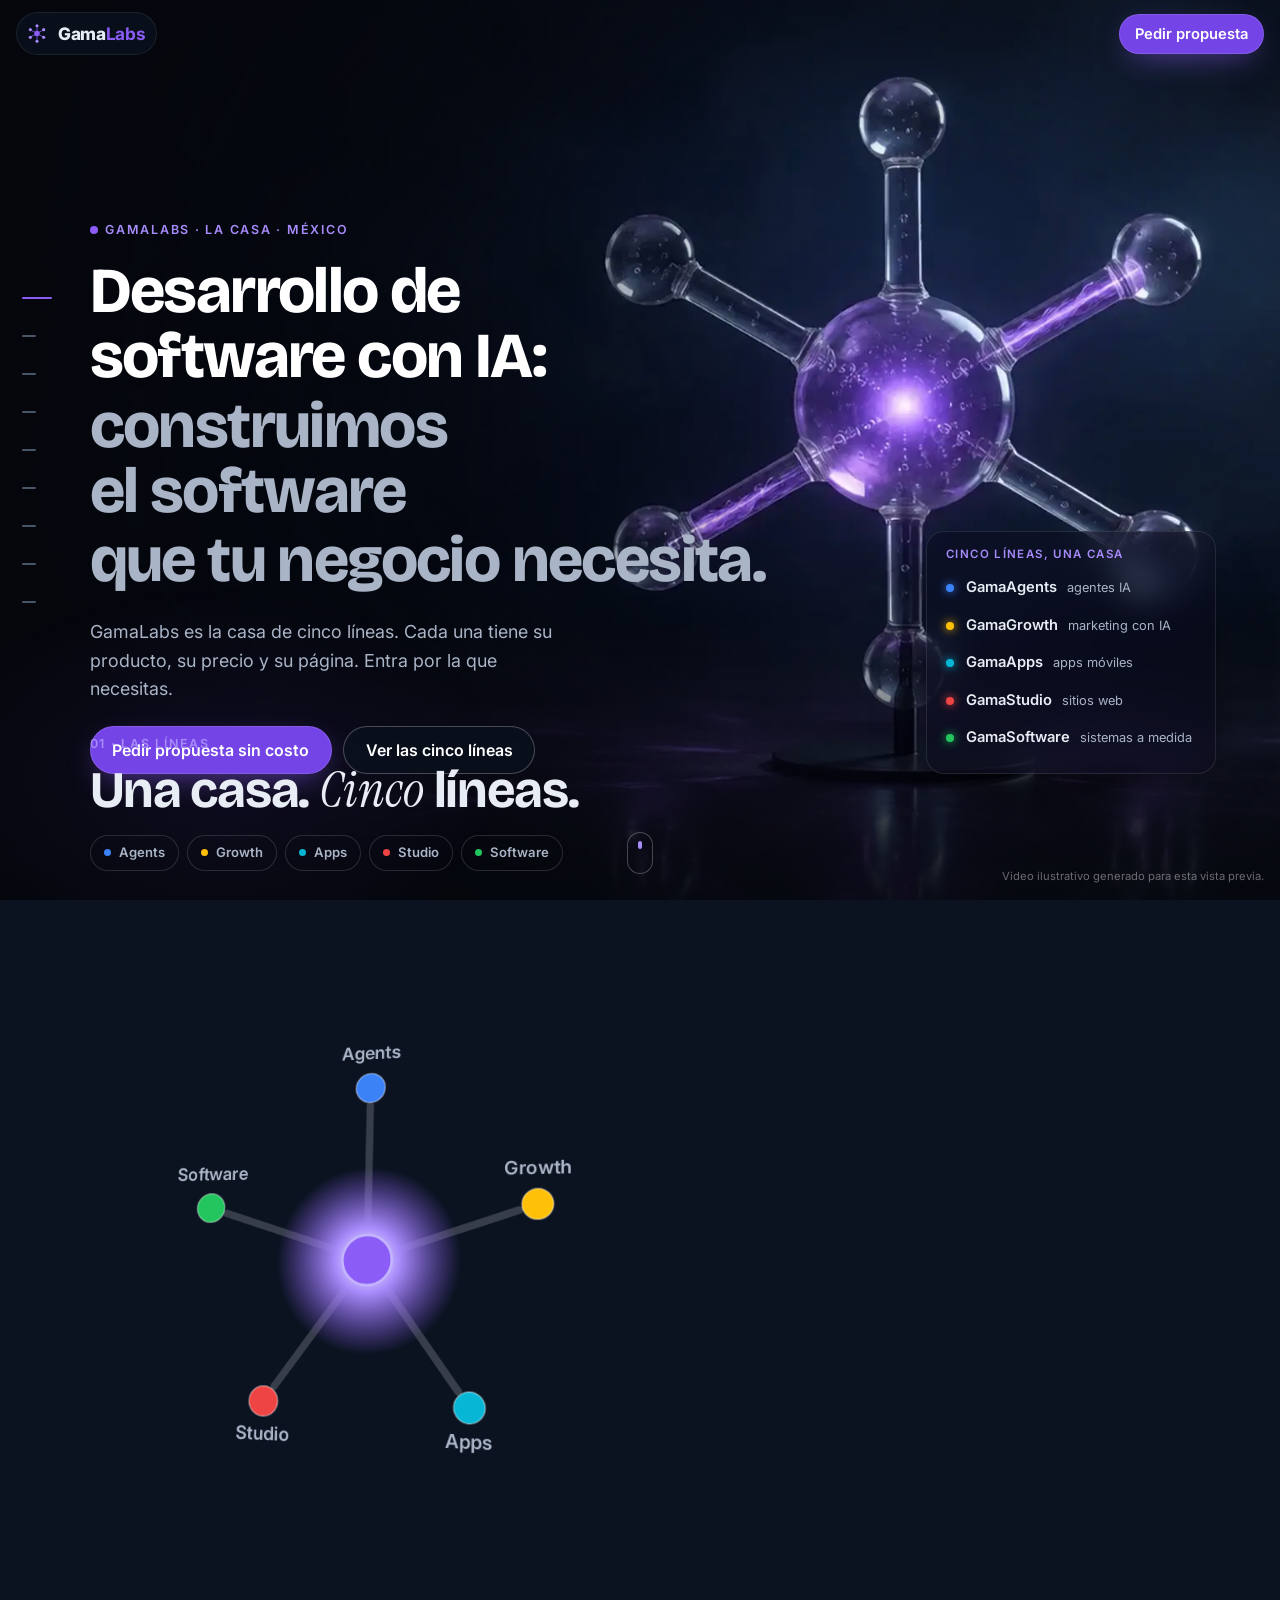
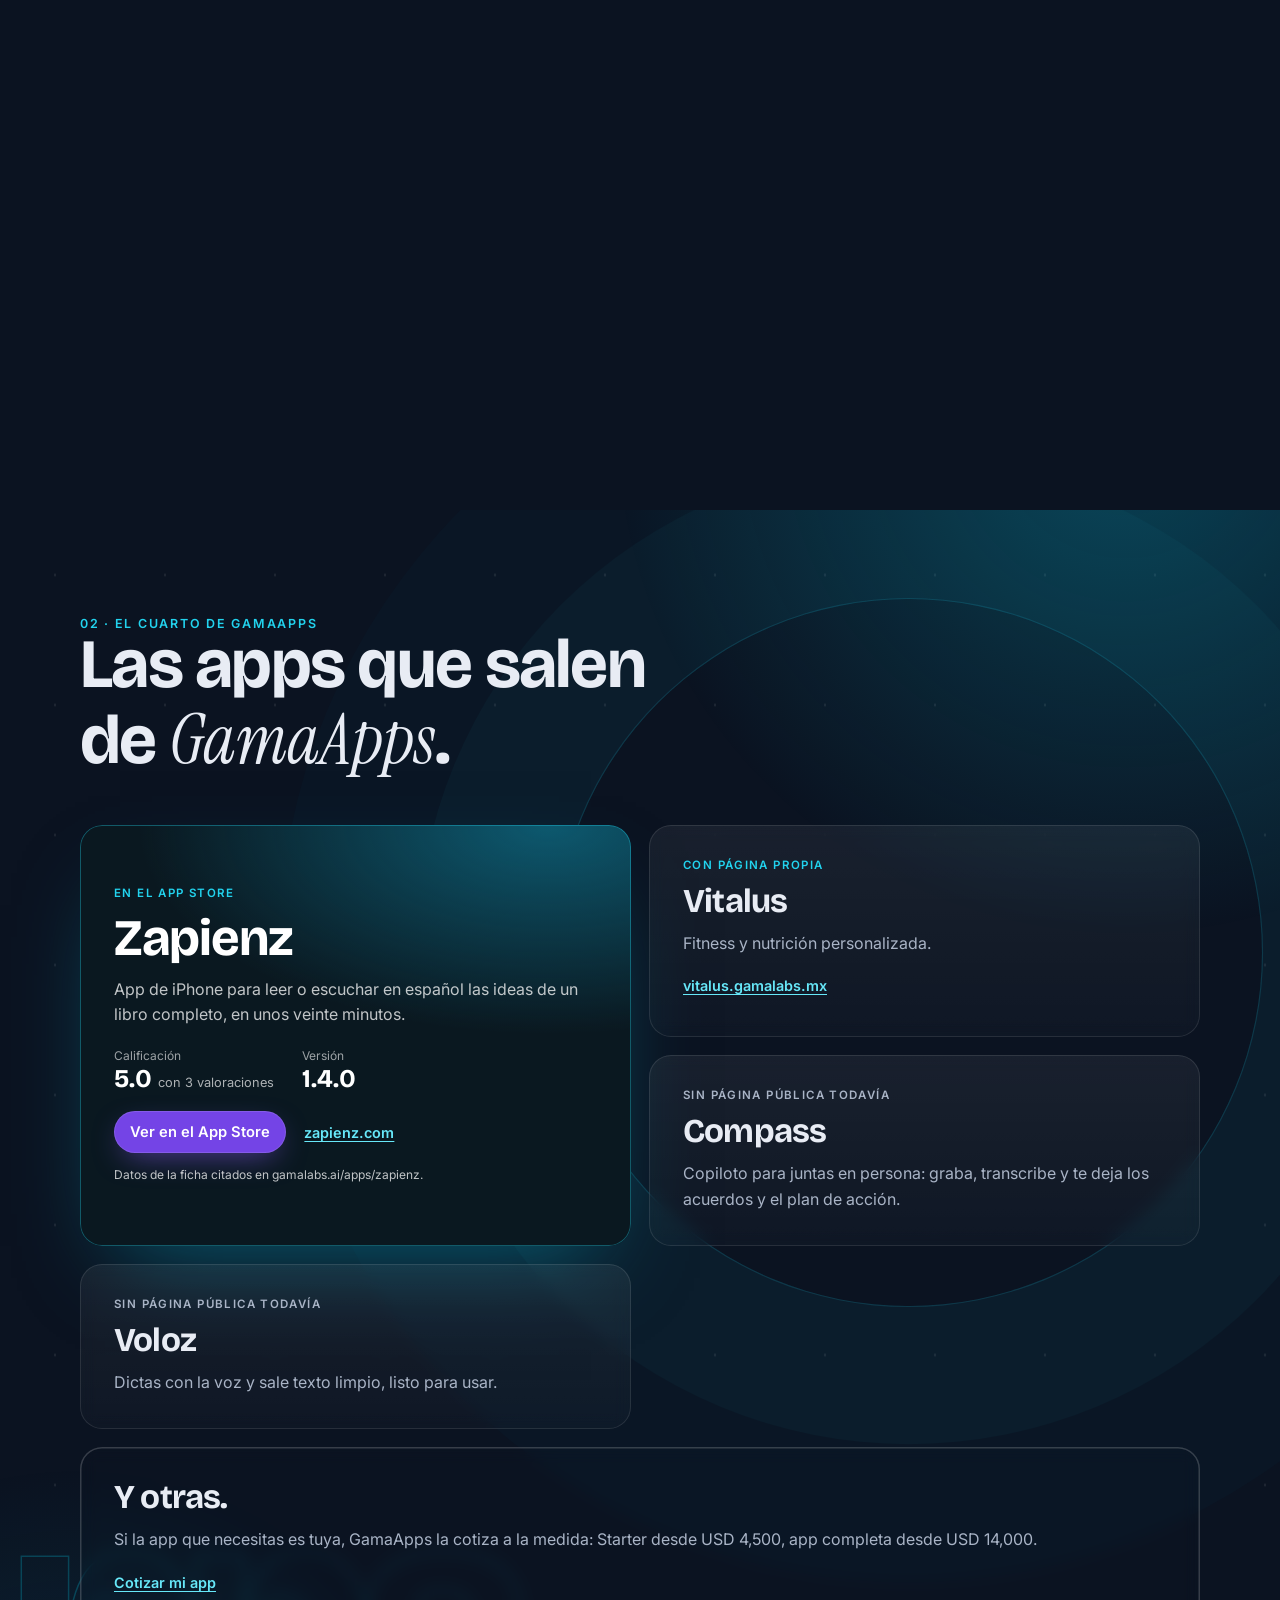
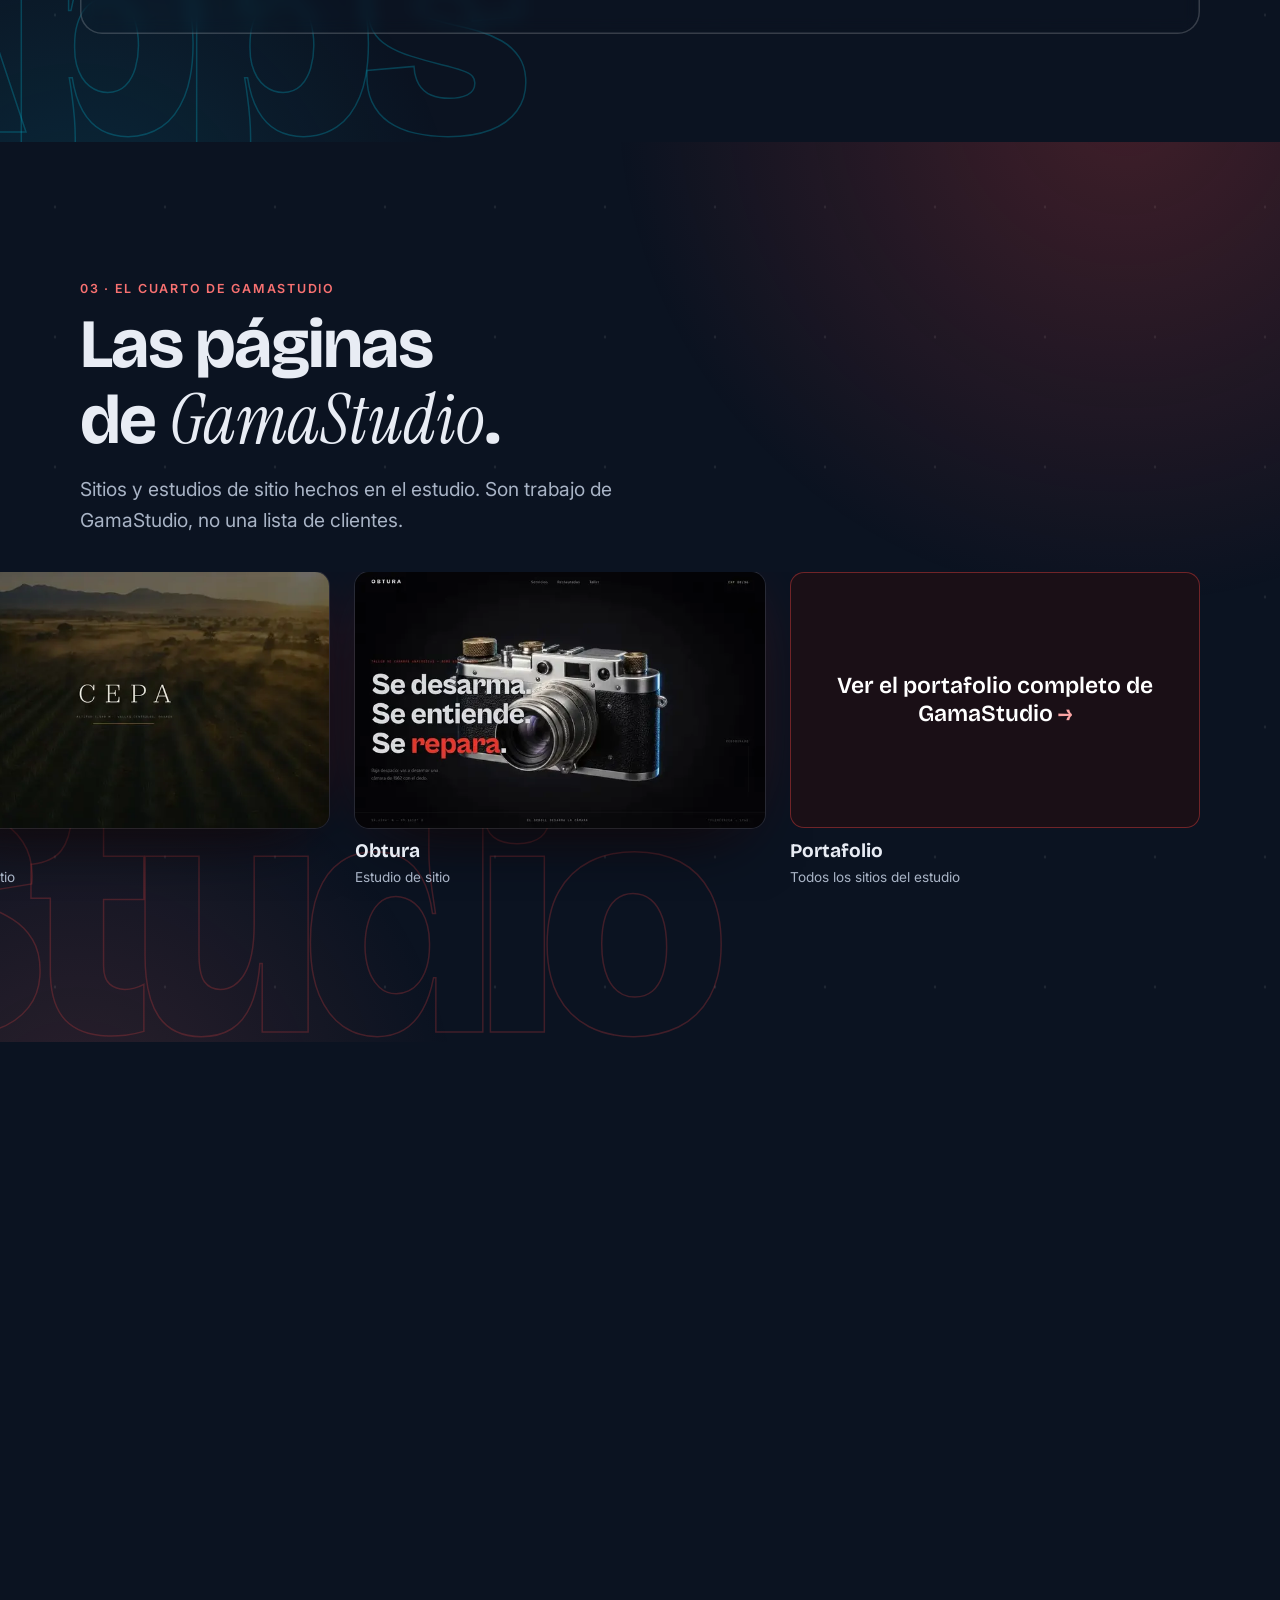
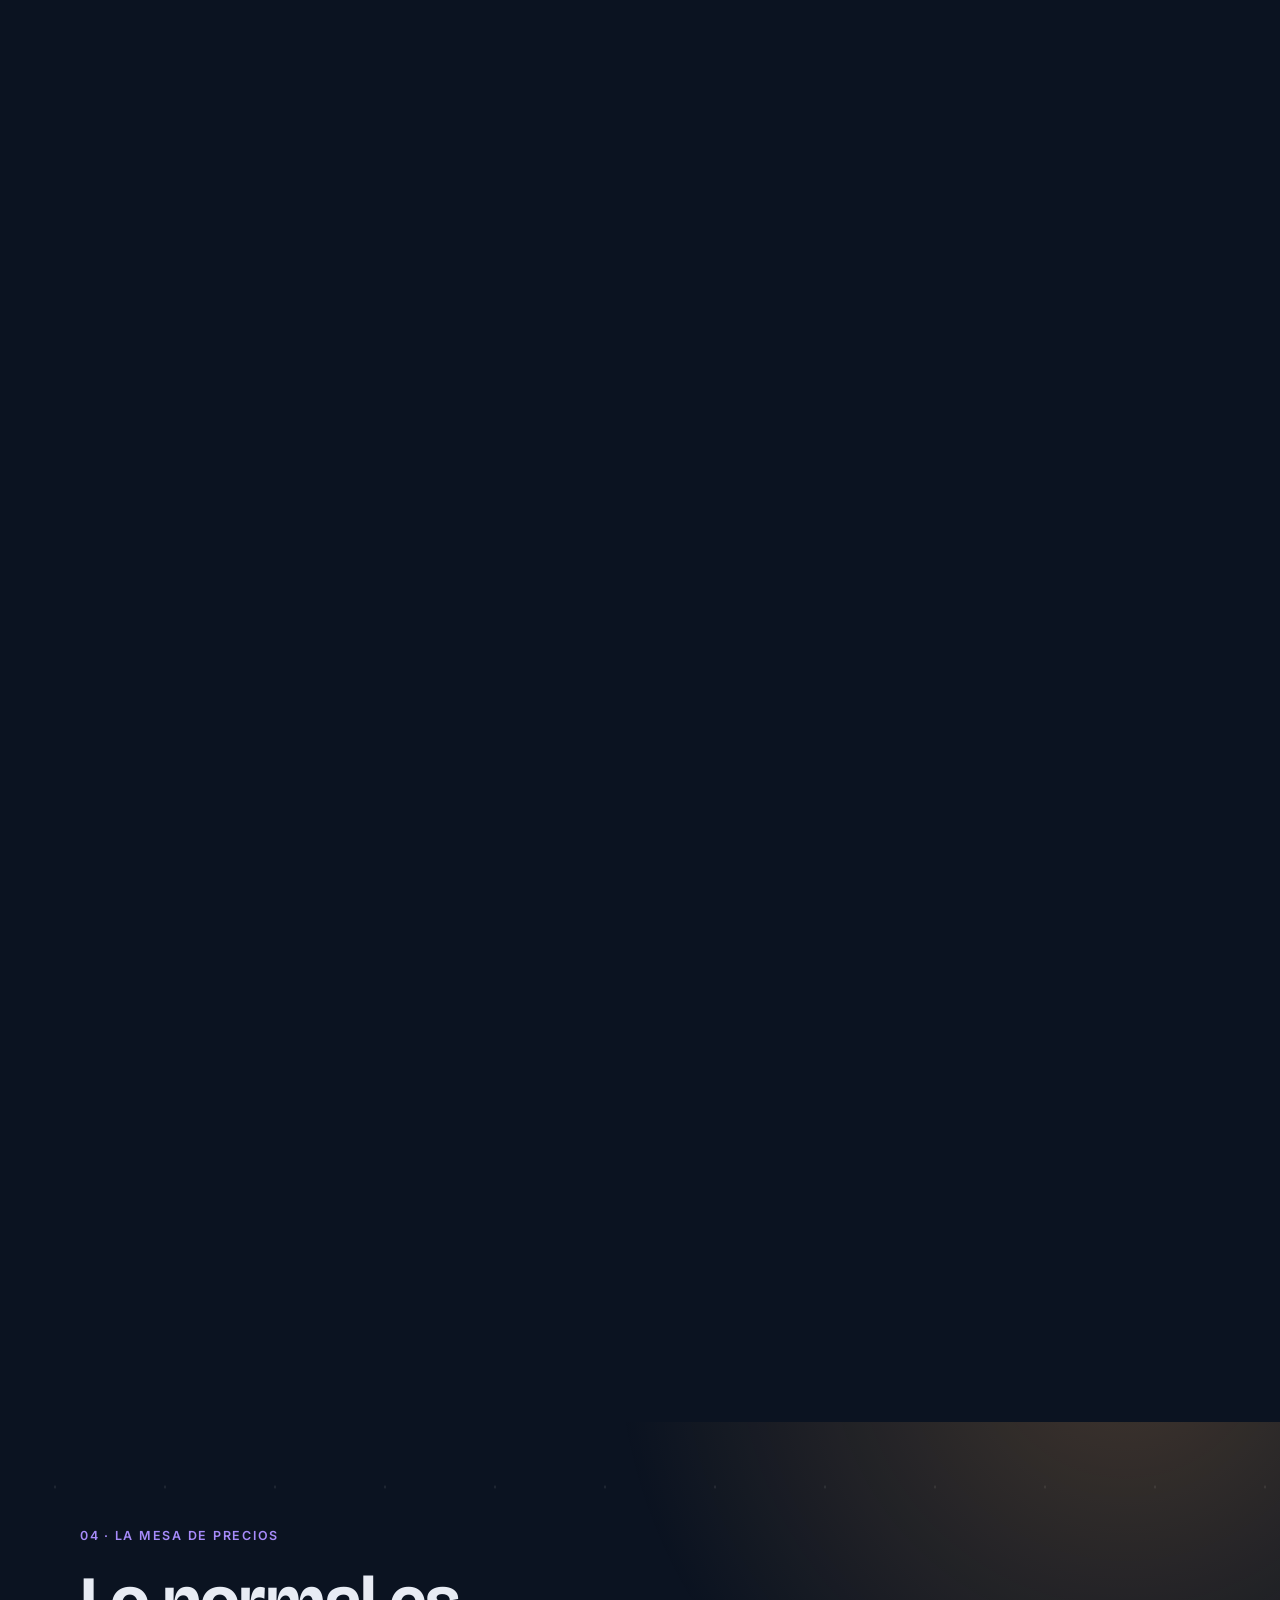
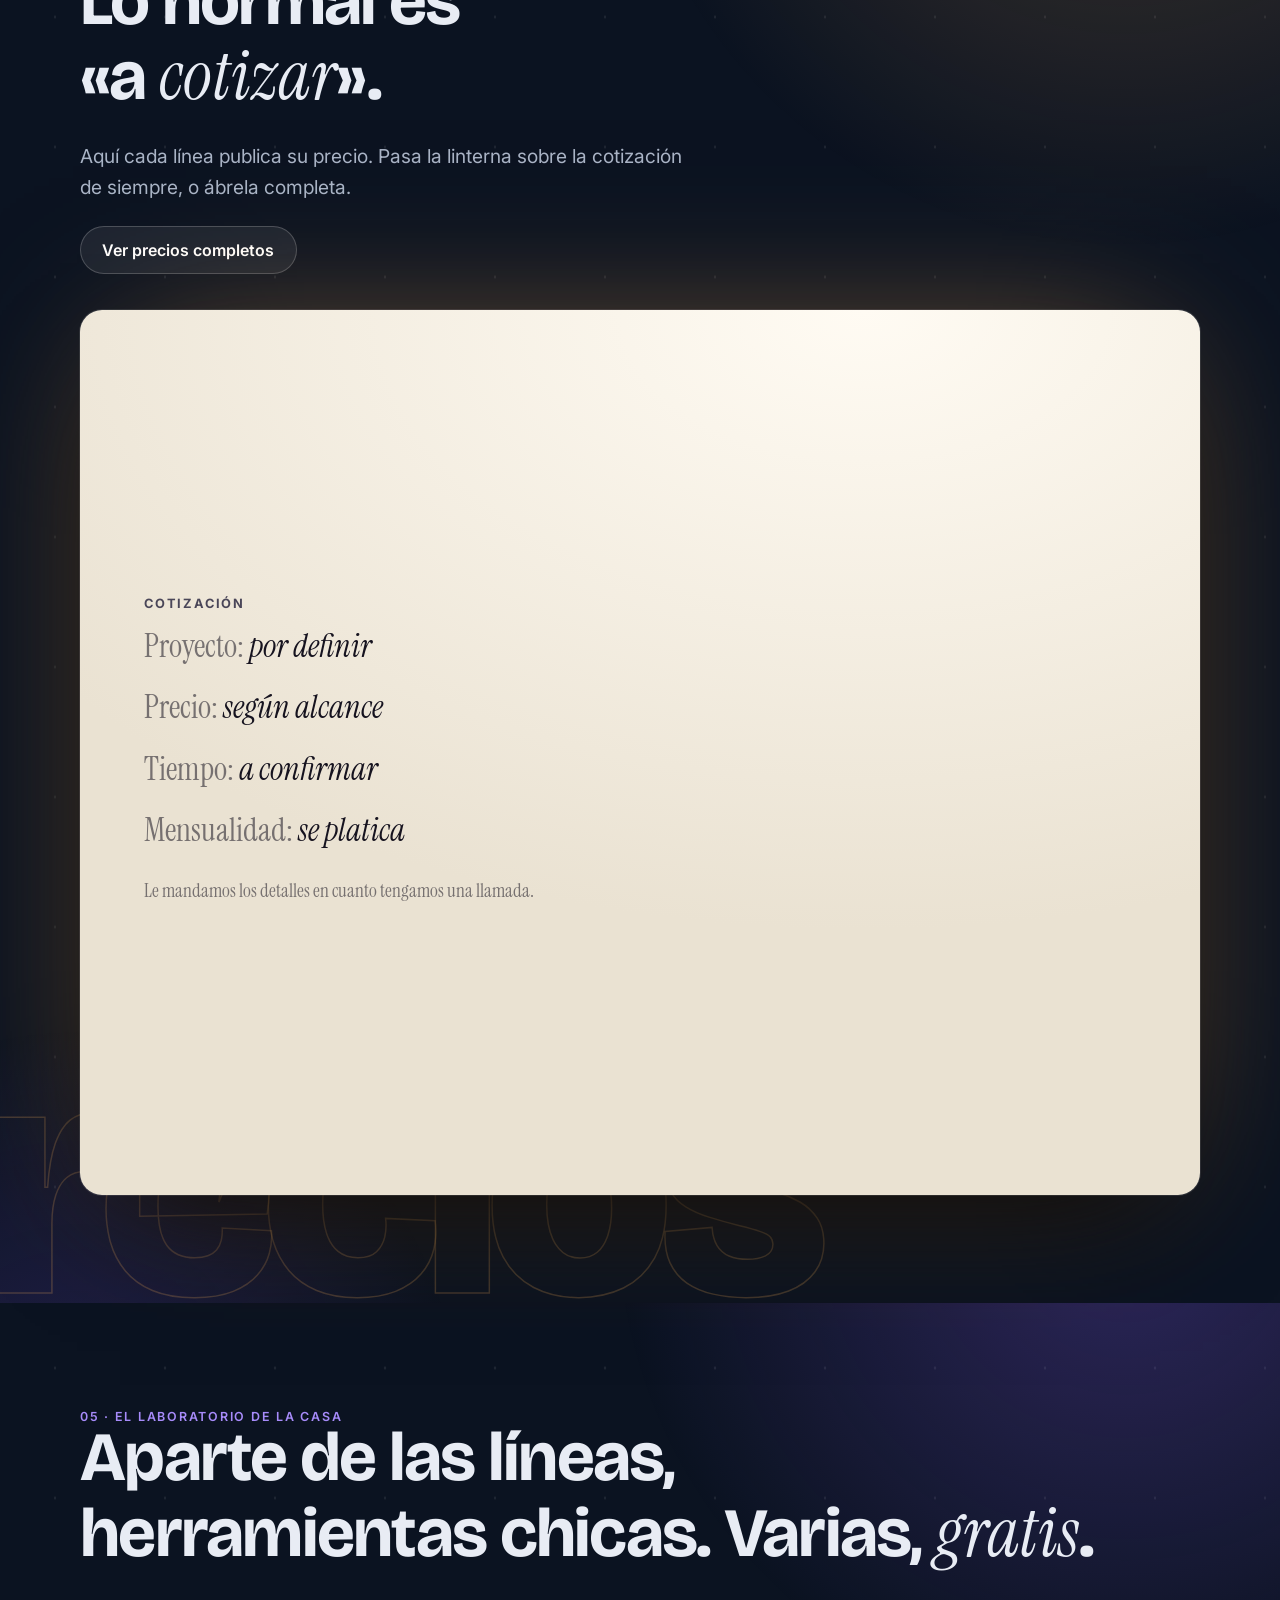
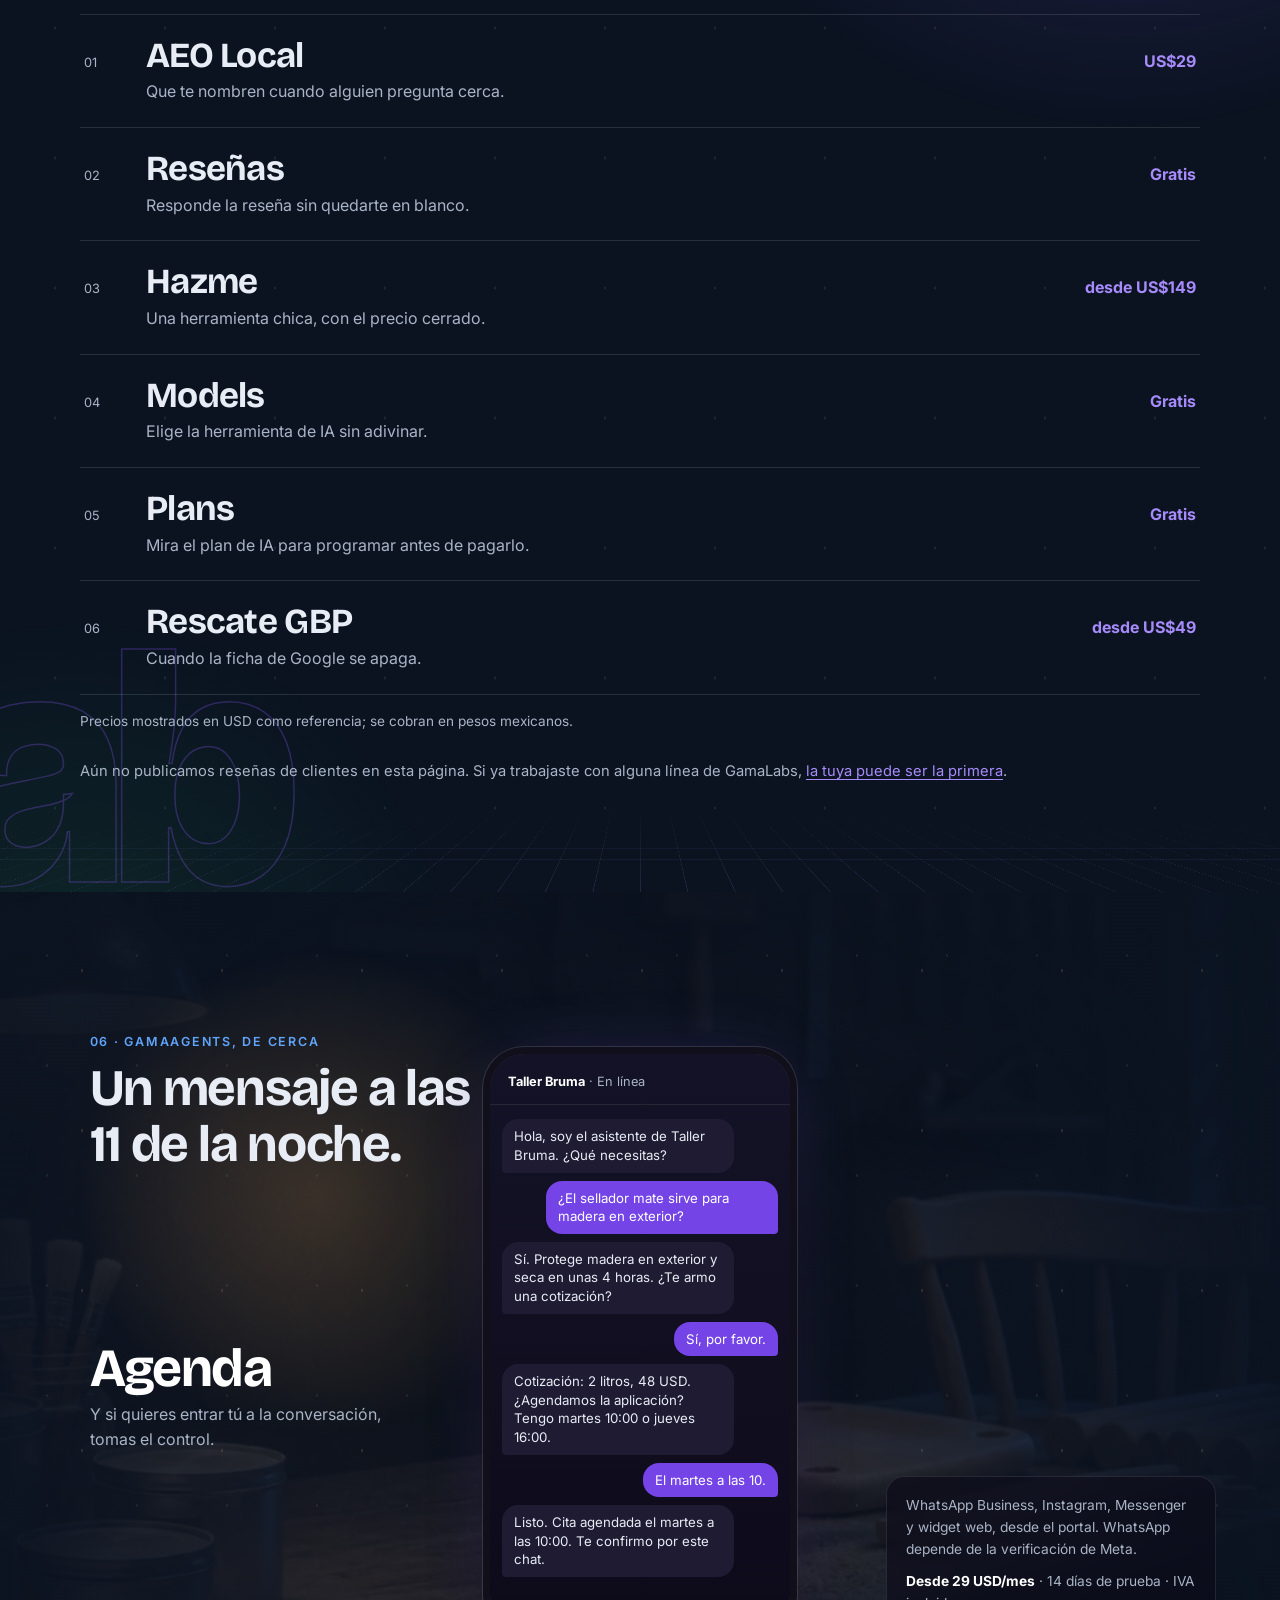
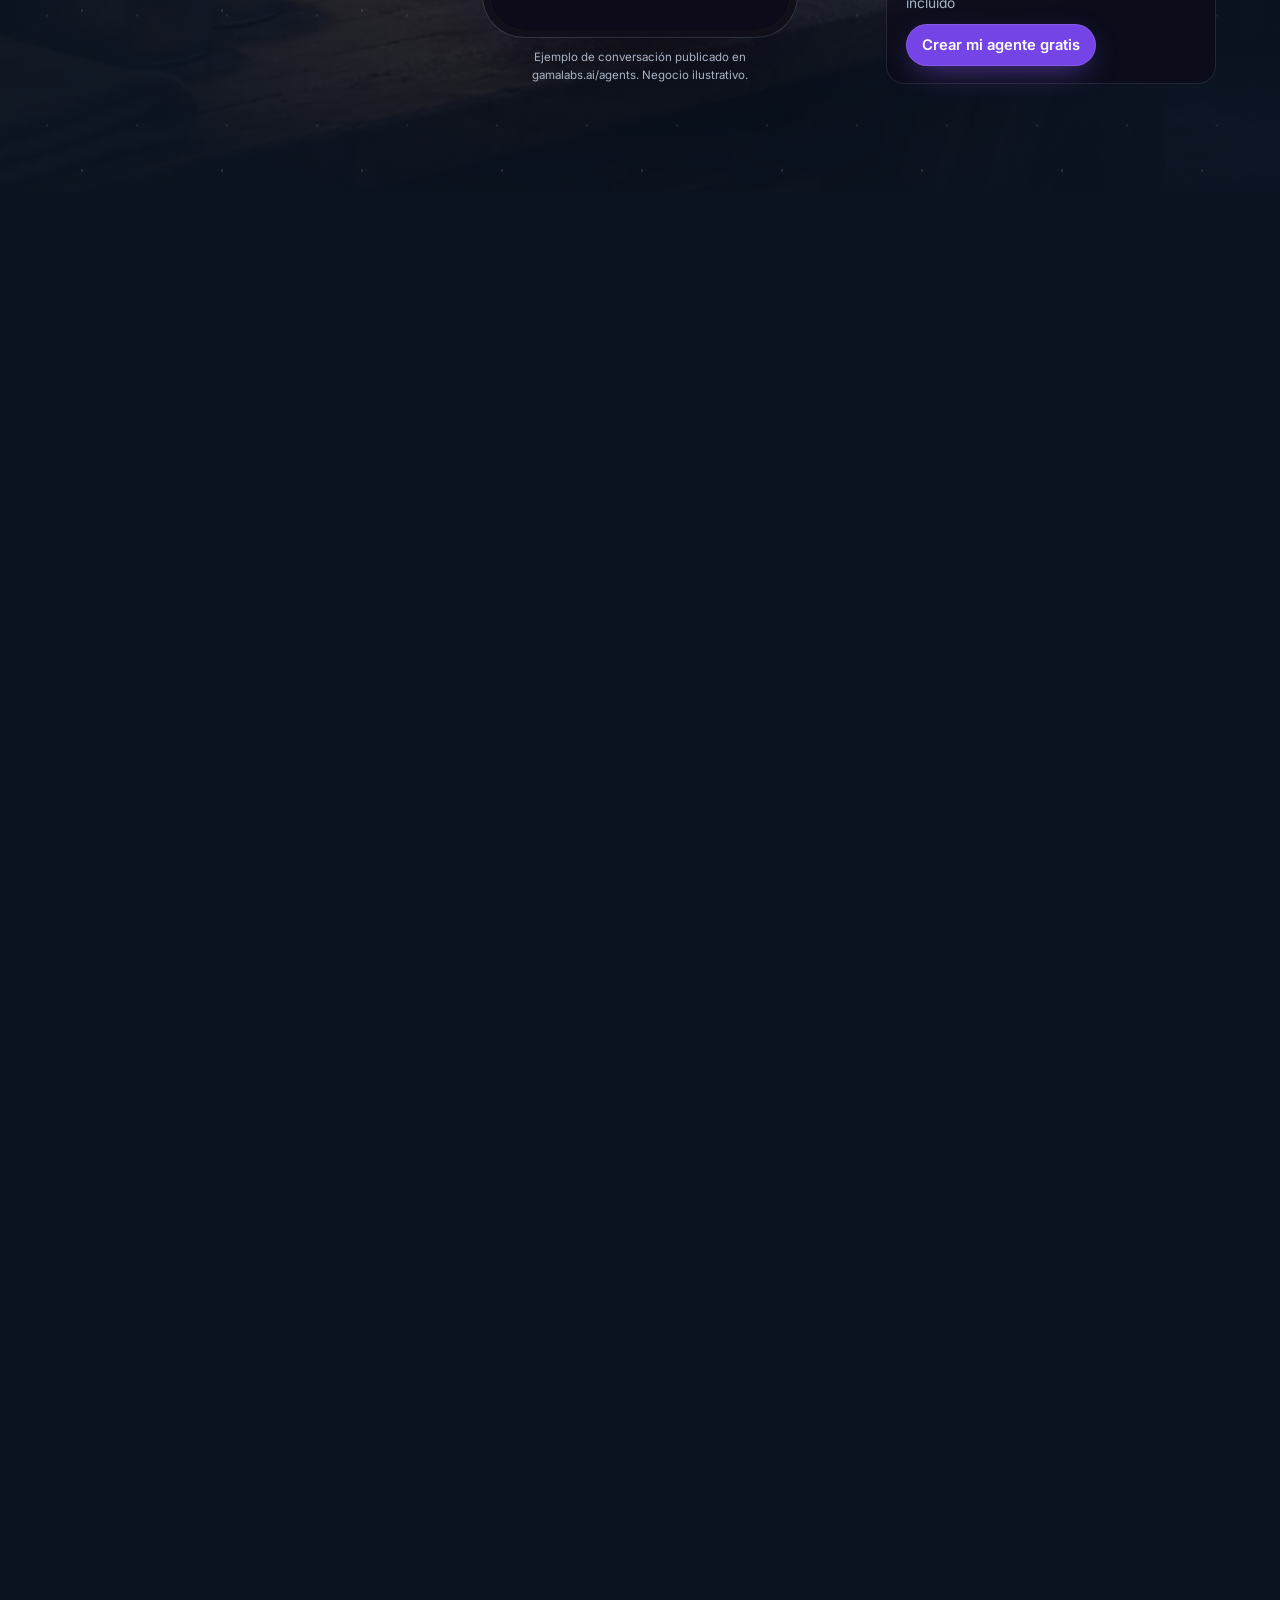
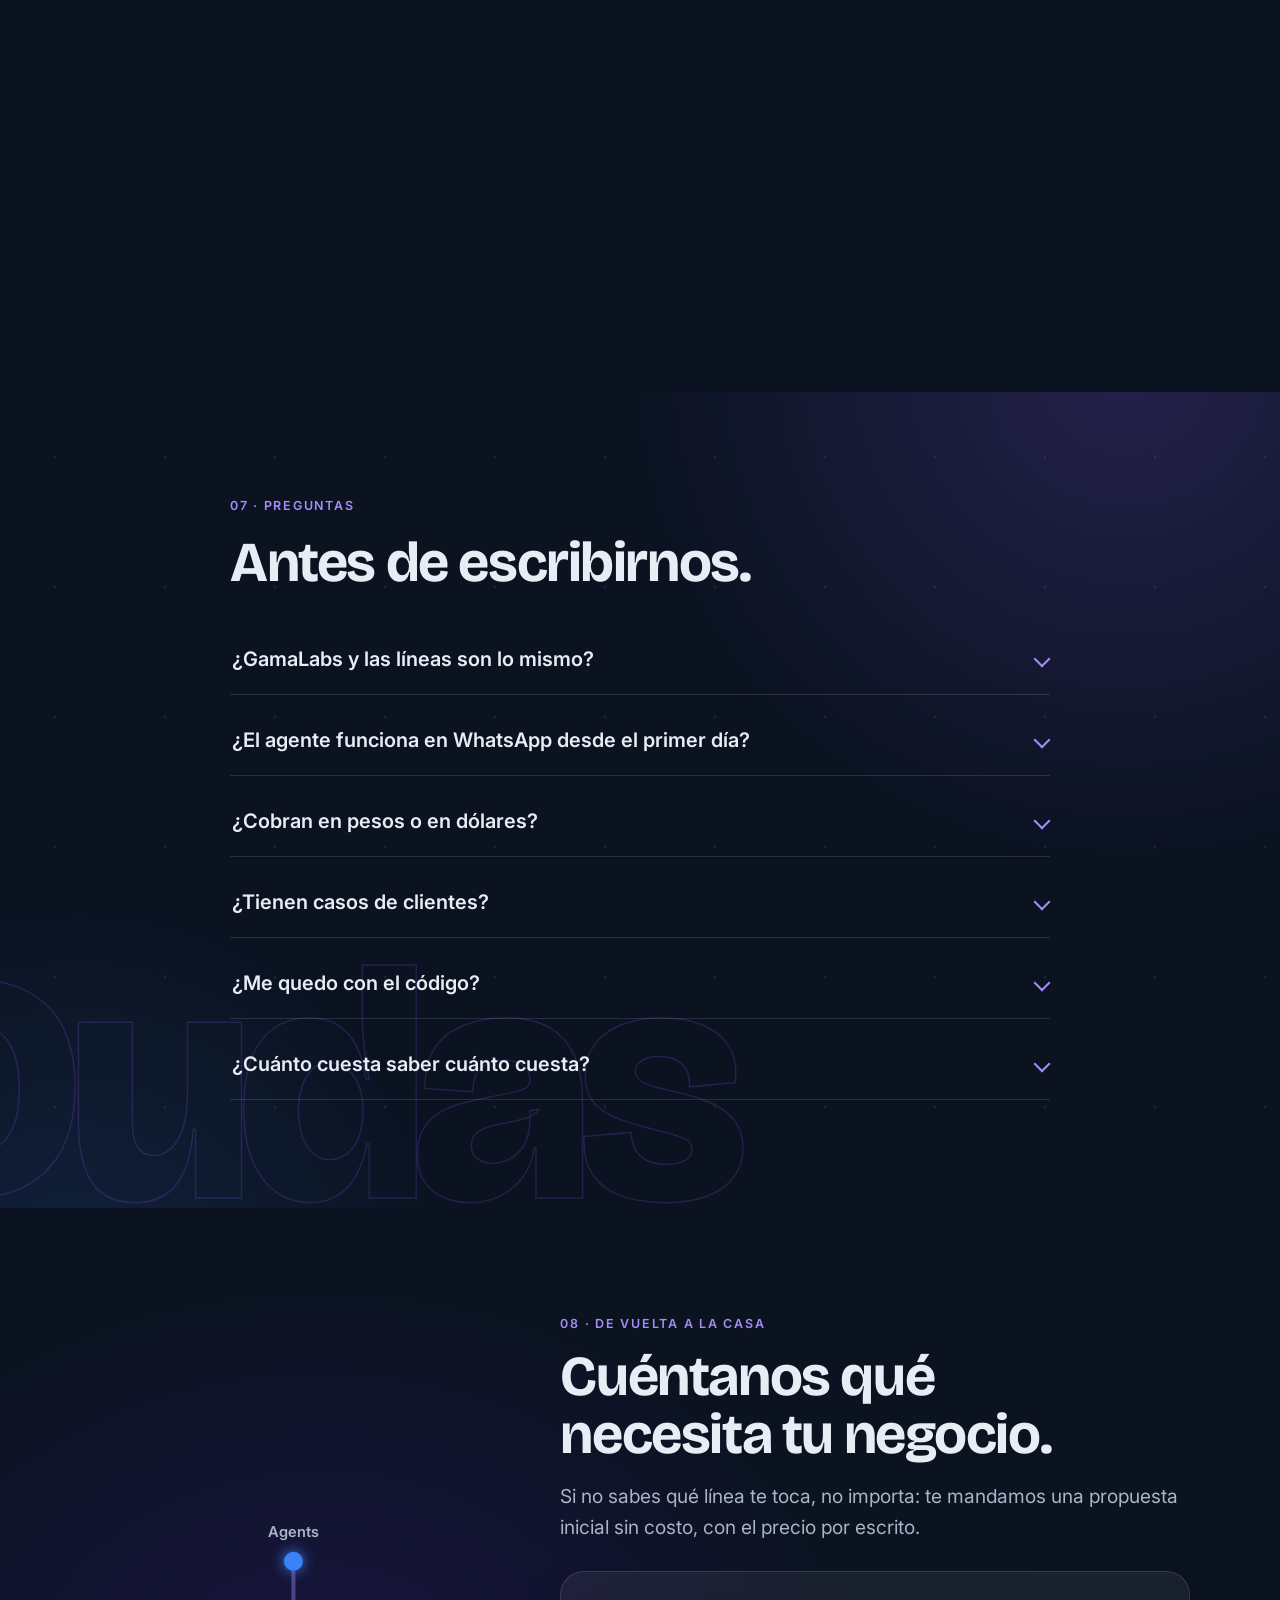
==== commit c7c64c01: "Cuartos de la casa: Apps, Studio, Precios, Laboratorio y Preguntas pasan de papel liso a cuartos con" ====
--- a/index.html
+++ b/index.html
@@ -26,7 +26,7 @@
 <!-- fuentes sin bloquear el pintado: si Google Fonts tarda o falla, la pagina sale con fuentes de sistema -->
 <link rel="stylesheet" href="https://fonts.googleapis.com/css2?family=Bricolage+Grotesque:opsz,wght@12..96,400..800&family=Inter:wght@400;500;600;700&family=Instrument+Serif:ital@1&display=swap" media="print" onload="this.media='all'">
 <noscript><link rel="stylesheet" href="https://fonts.googleapis.com/css2?family=Bricolage+Grotesque:opsz,wght@12..96,400..800&family=Inter:wght@400;500;600;700&family=Instrument+Serif:ital@1&display=swap"></noscript>
-<link rel="stylesheet" href="assets/css/site.css?v=7">
+<link rel="stylesheet" href="assets/css/site.css?v=9">
 <script type="application/ld+json">
 {"@context":"https://schema.org","@type":"Organization","name":"GamaLabs","legalName":"Silidriel SA de CV","url":"https://gamalabs.ai/","email":"hola@gamalabs.ai","areaServed":"MX","description":"Casa de software con IA con cinco líneas: GamaAgents, GamaGrowth, GamaApps, GamaStudio y GamaSoftware.",
 "department":[
@@ -177,15 +177,16 @@
         <p class="acciones"><a href="https://software.gamalabs.mx/" rel="noopener">Entrar a GamaSoftware</a></p>
       </article>
     </div>
-    <div class="papel-circ" aria-hidden="true"></div>
+    <div class="papel-circ" aria-hidden="true"><p>Ahora, <em>cuarto por cuarto</em>.</p></div>
   </div>
 </section>
 
 <div class="papel">
 <!-- 2 · LAS APPS (GamaApps) -->
-<section id="apps" class="apps" data-cap="2" aria-labelledby="t-apps">
+<section id="apps" class="apps cuarto" data-cap="2" aria-labelledby="t-apps">
+  <div class="cuarto-luz" aria-hidden="true"><i></i><i></i><span class="agua">Apps</span></div>
   <div class="wrap">
-    <p class="eyebrow eb-apps">02 · GamaApps</p>
+    <p class="eyebrow eb-apps">02 · El cuarto de GamaApps</p>
     <h2 id="t-apps" class="lines"><span><span>Las apps que salen</span></span> <span><span>de <em>GamaApps</em>.</span></span></h2>
     <div class="apps-grid">
       <article class="app zap rv">
@@ -222,10 +223,11 @@
 </section>
 
 <!-- 3 · LAS PÁGINAS (GamaStudio) -->
-<section id="studio" class="studio scene" data-cap="3" aria-labelledby="t-studio">
+<section id="studio" class="studio scene cuarto" data-cap="3" aria-labelledby="t-studio">
   <div class="stage">
+  <div class="cuarto-luz" aria-hidden="true"><i></i><i></i><span class="agua">Studio</span></div>
     <div class="studio-head">
-      <p class="eyebrow eb-studio">03 · GamaStudio</p>
+      <p class="eyebrow eb-studio">03 · El cuarto de GamaStudio</p>
       <h2 id="t-studio" class="lines"><span><span>Las páginas</span></span> <span><span>de <em>GamaStudio</em>.</span></span></h2>
       <p class="lead">Sitios y estudios de sitio hechos en el estudio. Son trabajo de GamaStudio, no una lista de clientes.</p>
     </div>
@@ -250,9 +252,10 @@
 </section>
 
 <!-- 4 · PRECIOS -->
-<section id="precio" class="precio" data-cap="4" aria-labelledby="t-precio">
+<section id="precio" class="precio cuarto" data-cap="4" aria-labelledby="t-precio">
+  <div class="cuarto-luz" aria-hidden="true"><i></i><i></i><span class="agua">Precios</span></div>
   <div class="wrap">
-    <p class="eyebrow">04 · Precios, escritos</p>
+    <p class="eyebrow">04 · La mesa de precios</p>
     <h2 id="t-precio" class="lines"><span><span>Lo normal es</span></span> <span><span>«a <em>cotizar</em>».</span></span></h2>
     <p class="lead">Aquí cada línea publica su precio. Pasa la linterna sobre la cotización de siempre, o ábrela completa.</p>
     <button class="btn btn-dark" type="button" aria-pressed="false" aria-controls="hoja">Ver precios completos</button>
@@ -289,9 +292,10 @@
 </section>
 
 <!-- 5 · LABORATORIO -->
-<section id="laboratorio" class="lab" data-cap="5" aria-labelledby="t-lab">
+<section id="laboratorio" class="lab cuarto" data-cap="5" aria-labelledby="t-lab">
+  <div class="cuarto-luz" aria-hidden="true"><i></i><i></i><span class="agua">Lab</span></div>
   <div class="wrap">
-    <p class="eyebrow">05 · Laboratorio de la casa</p>
+    <p class="eyebrow">05 · El laboratorio de la casa</p>
     <h2 id="t-lab" class="lines"><span><span>Aparte de las líneas,</span></span> <span><span>herramientas chicas. Varias, <em>gratis</em>.</span></span></h2>
     <ol class="tools">
       <li class="rv"><a href="https://gamalabs.ai/es/aeo"><span class="n">01</span><b>AEO Local</b><span class="d">Que te nombren cuando alguien pregunta cerca.</span><span class="p">US$29</span></a></li>
@@ -307,8 +311,6 @@
 </section>
 </div>
 
-<!-- cortina de vuelta a la noche -->
-<div class="cortina scene" aria-hidden="true"><div class="stage"><div class="cortina-panel"></div></div></div>
 
 <!-- 6 · GAMAAGENTS DE CERCA -->
 <section id="agents" class="chat scene" data-cap="6" aria-labelledby="t-mensaje">
@@ -351,7 +353,8 @@
 </section>
 
 <!-- 7 · PREGUNTAS -->
-<section id="preguntas" class="faq" data-cap="7" aria-labelledby="t-faq">
+<section id="preguntas" class="faq cuarto" data-cap="7" aria-labelledby="t-faq">
+  <div class="cuarto-luz" aria-hidden="true"><i></i><i></i><span class="agua">Dudas</span></div>
   <div class="wrap">
     <p class="eyebrow">07 · Preguntas</p>
     <h2 id="t-faq">Antes de escribirnos.</h2>
@@ -369,7 +372,7 @@
   <div class="stage">
     <svg class="cierre-svg" viewBox="-300 -300 600 600" aria-hidden="true">
       <g class="c-rods"><path d="M0 0V-220M0 0L209.2-68M0 0L129.3 178M0 0L-129.3 178M0 0L-209.2-68"/></g>
-      <circle class="c-n" style="--x:0;--y:-220;--c:#3B82F6" r="14"/><circle class="c-n" style="--x:209.2;--y:-68;--c:#FFC107" r="14"/><circle class="c-n" style="--x:129.3;--y:178;--c:#06B6D4" r="14"/><circle class="c-n" style="--x:-129.3;--y:178;--c:#EF4444" r="14"/><circle class="c-n" style="--x:-209.2;--y:-68;--c:#22C55E" r="14"/>
+      <circle class="c-n" style="--x:0;--y:-220;--c:#3B82F6" r="14"/><circle class="c-n" style="--x:209.2;--y:-68;--c:#FFC107" r="14"/><circle class="c-n" style="--x:129.3;--y:178;--c:#06B6D4" r="14"/><circle class="c-n" style="--x:-129.3;--y:178;--c:#EF4444" r="14"/><circle class="c-n" style="--x:-209.2;--y:-68;--c:#22C55E" r="14"/><text class="c-t" style="--x:0;--y:-256">Agents</text><text class="c-t" style="--x:209.2;--y:-22">Growth</text><text class="c-t" style="--x:129.3;--y:224">Apps</text><text class="c-t" style="--x:-129.3;--y:224">Studio</text><text class="c-t" style="--x:-209.2;--y:-22">Software</text>
       <circle class="c-core" r="26"/>
     </svg>
     <div class="cierre-copy">
@@ -379,7 +382,7 @@
       <form class="form" action="mailto:hola@gamalabs.ai" method="post" enctype="text/plain">
         <label>Tu nombre<input name="nombre" autocomplete="name" required></label>
         <label>Tu correo<input name="correo" type="email" autocomplete="email" required></label>
-        <label class="full">La línea que te interesa<select name="linea"><option>Todavía no sé</option><option>GamaAgents</option><option>GamaGrowth</option><option>GamaApps</option><option>GamaStudio</option><option>GamaSoftware</option></select></label>
+        <fieldset class="full"><legend>La línea que te interesa</legend><div class="chips"><label class="chip"><input type="radio" name="linea" value="Todavía no sé" checked><span>Todavía no sé</span></label><label class="chip" style="--c:#3B82F6"><input type="radio" name="linea" value="GamaAgents"><span>Agents</span></label><label class="chip" style="--c:#FFC107"><input type="radio" name="linea" value="GamaGrowth"><span>Growth</span></label><label class="chip" style="--c:#06B6D4"><input type="radio" name="linea" value="GamaApps"><span>Apps</span></label><label class="chip" style="--c:#EF4444"><input type="radio" name="linea" value="GamaStudio"><span>Studio</span></label><label class="chip" style="--c:#22C55E"><input type="radio" name="linea" value="GamaSoftware"><span>Software</span></label></div></fieldset>
         <label class="full">Tu idea<textarea name="idea" rows="3" required placeholder="Ej.: quiero que mi negocio conteste WhatsApp en la noche"></textarea></label>
         <button class="btn magnetic" type="submit">Pedir propuesta sin costo</button>
         <p class="aviso full">Se abrirá tu correo con el mensaje listo para hola@gamalabs.ai. Esta vista previa no guarda datos.</p>
@@ -395,6 +398,6 @@
   <p>Vista previa de diseño. El sitio oficial es <a href="https://gamalabs.ai/">gamalabs.ai</a>. Imágenes y video ilustrativos, generados; las capturas de GamaStudio son de los sitios reales.</p>
 </footer>
 
-<script src="assets/js/site.js?v=7" defer></script>
+<script src="assets/js/site.js?v=9" defer></script>
 </body>
 </html>
--- a/assets/css/site.css
+++ b/assets/css/site.css
@@ -50,9 +50,8 @@
 .rail i{width:14px;height:2px;background:var(--pizarra);border-radius:2px;transition:width .4s var(--ease),background-color .4s var(--ease)}
 .rail span{font:600 .72rem/1 var(--body);letter-spacing:.08em;text-transform:uppercase;color:var(--txt2);opacity:0;transform:translateX(-6px);transition:opacity .3s var(--ease),transform .3s var(--ease)}
 .rail:focus-within span{opacity:1;transform:none}
-@media (hover:hover) and (pointer:fine){.rail:hover span{opacity:1;transform:none}.tools a:hover{background:#ffffff;padding-inline:16px}}
+@media (hover:hover) and (pointer:fine){.rail:hover span{opacity:1;transform:none}.tools a:hover{background:#ffffff0d;padding-inline:16px}}
 .rail .on i{width:30px;background:var(--senal)}
-.rail.claro i{background:#16131F40}.rail.claro .on i{background:var(--boton)}.rail.claro span{color:var(--tinta2)}
 @media (min-width:1100px){.rail{display:block}}
 
 /* cursor-señal */
@@ -191,17 +190,19 @@
 .mo .paneles{position:absolute;right:clamp(20px,6vw,110px);top:50%;transform:translateY(-42%);display:block}
 .mo .linea{position:absolute;inset:0 0 auto;opacity:0;transform:translate3d(30px,0,0);transition:opacity .16s linear,transform .16s linear;pointer-events:none}
 .mo .linea.on{opacity:1;transform:none;pointer-events:auto;transition:opacity .4s var(--ease) .15s,transform .4s var(--ease) .15s}
-.mo .papel-circ{display:block;position:absolute;inset:0;z-index:5;background:var(--papel);clip-path:circle(var(--r,0px) at var(--cx,50%) var(--cy,50%));pointer-events:none}
-
-/* papel: apps, páginas, precio, laboratorio */
-.papel{background:var(--papel);color:var(--tinta)}
-.papel .eyebrow{color:var(--boton)}
+.mo .papel-circ{display:grid;place-items:center;position:absolute;inset:0;z-index:5;background:radial-gradient(circle at var(--cx,50%) var(--cy,50%),#0E3A46,var(--noche) 55%);clip-path:circle(var(--r,0px) at var(--cx,50%) var(--cy,50%));pointer-events:none}
+
+.papel-circ p{margin:0;padding:0 24px;text-align:center;font:700 clamp(2.2rem,6vw,5.2rem)/1.05 var(--display);letter-spacing:-.03em;color:#fff}
+.papel-circ em{font-family:var(--serif);font-weight:400;color:#67E8F9}
+/* los cuartos de la casa: apps, páginas, precio, laboratorio */
+.papel{background:var(--noche);color:var(--txt)}
+.papel .eyebrow{color:var(--lila)}
 .papel h2{font-size:clamp(2.2rem,5.4vw,4.8rem);font-weight:700}
 .papel section:not(.scene){padding:clamp(80px,12vh,140px) 0}
-.lead{font-size:clamp(1.05rem,1.5vw,1.25rem);color:var(--tinta2);max-width:52ch}
+.lead{font-size:clamp(1.05rem,1.5vw,1.25rem);color:var(--txt2);max-width:52ch}
 .precio .wrap{display:grid;gap:24px}
 .precio .btn{justify-self:start}
-.hoja-marco{position:relative;margin-top:12px;border-radius:22px;background:#fff;box-shadow:0 1px 0 #16131F14,0 30px 60px -40px #16131F66}
+.hoja-marco{position:relative;margin-top:12px;border-radius:22px;background:radial-gradient(90% 70% at 70% 0%,#FFFBF3,#EAE2D2);color:var(--tinta);box-shadow:0 0 0 1px #ffffff1a,0 50px 120px -40px #000,0 0 160px -50px #FFB45C99}
 .vaga{position:absolute;inset:0;display:grid;align-content:center;gap:10px;padding:clamp(24px,5vw,64px);font-family:var(--serif);font-size:clamp(1.3rem,2.6vw,2rem);color:#16131F8c}
 .vaga-t{font:700 .8rem/1 var(--body);letter-spacing:.14em;text-transform:uppercase;color:var(--tinta2)}
 .vaga i{color:var(--tinta)}
@@ -220,26 +221,26 @@
 td:last-child{text-align:right;font-weight:600;white-space:nowrap}
 .hoja-n{margin-top:16px;font-size:.85rem;color:var(--tinta2)}
 
-.tools{list-style:none;margin:40px 0 0;padding:0;border-top:1px solid #16131F26}
-.tools a{display:grid;grid-template-columns:3ch 1fr auto;grid-template-areas:"n b p" "n d p";column-gap:clamp(12px,3vw,32px);row-gap:4px;align-items:baseline;padding:22px 4px;border-bottom:1px solid #16131F26;text-decoration:none;transition:background-color .3s var(--ease),padding .3s var(--ease)}
-
-.tools .n{grid-area:n;font-size:.8rem;color:var(--tinta2)}
+.tools{list-style:none;margin:40px 0 0;padding:0;border-top:1px solid #ffffff1f}
+.tools a{display:grid;grid-template-columns:3ch 1fr auto;grid-template-areas:"n b p" "n d p";column-gap:clamp(12px,3vw,32px);row-gap:4px;align-items:baseline;padding:22px 4px;border-bottom:1px solid #ffffff1f;text-decoration:none;transition:background-color .3s var(--ease),padding .3s var(--ease)}
+
+.tools .n{grid-area:n;font-size:.8rem;color:var(--txt2)}
 .tools b{grid-area:b;font:700 clamp(1.4rem,3vw,2.2rem)/1.1 var(--display);letter-spacing:-.02em}
-.tools .d{grid-area:d;color:var(--tinta2)}
-.tools .p{grid-area:p;font-weight:700;white-space:nowrap;color:var(--boton)}
-.nota{margin-top:16px;font-size:.85rem;color:var(--tinta2)}
+.tools .d{grid-area:d;color:var(--txt2)}
+.tools .p{grid-area:p;font-weight:700;white-space:nowrap;color:var(--lila)}
+.nota{margin-top:16px;font-size:.85rem;color:var(--txt2)}
 .mo .tools .rv:nth-child(2){transition-delay:.06s}.mo .tools .rv:nth-child(3){transition-delay:.12s}.mo .tools .rv:nth-child(4){transition-delay:.18s}.mo .tools .rv:nth-child(5){transition-delay:.24s}.mo .tools .rv:nth-child(6){transition-delay:.3s}
 
 /* 2 · las apps */
-.eb-apps{color:#0891B2!important}.eb-studio{color:#DC2626!important}.eb-agents{color:#60A5FA!important}
+.eb-apps{color:#22D3EE!important}.eb-studio{color:#F87171!important}.eb-agents{color:#60A5FA!important}
 .apps-grid{display:grid;grid-template-columns:repeat(2,1fr);gap:18px;margin-top:44px}
-.app{border-radius:22px;padding:clamp(22px,3vw,34px);display:grid;gap:12px;align-content:start;background:#fff;box-shadow:0 0 0 1px #16131F14;transition:transform .4s var(--ease),box-shadow .4s var(--ease)}
-.app .k{font:600 .72rem/1.2 var(--body);letter-spacing:.12em;text-transform:uppercase;color:#0891B2}
-.app .k.sin{color:var(--tinta2)}
+.app{border-radius:22px;padding:clamp(22px,3vw,34px);display:grid;gap:12px;align-content:start;background:linear-gradient(180deg,#ffffff0f,#ffffff05);backdrop-filter:blur(8px);box-shadow:0 0 0 1px #ffffff1a inset;transition:transform .4s var(--ease),box-shadow .4s var(--ease)}
+.app .k{font:600 .72rem/1.2 var(--body);letter-spacing:.12em;text-transform:uppercase;color:#22D3EE}
+.app .k.sin{color:var(--txt2)}
 .app h3{font-size:clamp(1.6rem,2.6vw,2.2rem)}
-.app>p:not(.k):not(.acciones){color:var(--tinta2)}
-.app .acciones a:not(.btn){color:#0E7490}
-.app.zap{grid-row:span 2;background:var(--tinta);color:#fff;align-content:center}
+.app>p:not(.k):not(.acciones){color:var(--txt2)}
+.app .acciones a:not(.btn){color:#67E8F9}
+.app.zap{grid-row:span 2;background:radial-gradient(120% 80% at 85% 0%,#0E7490b3,transparent 62%),#0A1820;box-shadow:0 0 0 1px #22D3EE59 inset,0 40px 90px -40px #06B6D480;color:#fff;align-content:center}
 .zap .k{color:#22D3EE}
 .zap h3{font-size:clamp(2.4rem,4vw,3.4rem)}
 .app.zap>p:not(.k){color:#ffffffbf}
@@ -249,11 +250,11 @@
 .zap small{font:400 .8rem var(--body);color:#ffffffaa}
 .app.zap .acciones a:not(.btn){color:#67E8F9}
 .fuente{font-size:.75rem}
-.app.otra{background:transparent;box-shadow:0 0 0 1.5px #16131F33 inset;grid-column:1/-1}
-@media (hover:hover) and (pointer:fine){.app:hover{transform:translateY(-4px);box-shadow:0 0 0 1px #06B6D455,0 24px 50px -30px #16131F80}}
+.app.otra{background:transparent;box-shadow:0 0 0 1.5px #ffffff2e inset;grid-column:1/-1}
+@media (hover:hover) and (pointer:fine){.app:hover{transform:translateY(-4px);box-shadow:0 0 0 1px #22D3EE66 inset,0 24px 60px -30px #06B6D466}}
 
 /* 3 · las páginas: carril horizontal */
-.studio .stage{background:var(--papel);display:grid;align-content:center;gap:clamp(20px,4vh,40px);padding:clamp(80px,12vh,140px) 0}
+.studio .stage{background:var(--noche);display:grid;align-content:center;gap:clamp(20px,4vh,40px);padding:clamp(80px,12vh,140px) 0}
 .mo .studio{height:320vh}
 .mo .studio .stage{padding:0}
 .studio-head{width:min(1120px,100% - 40px);margin-inline:auto;display:grid;gap:14px}
@@ -262,21 +263,34 @@
 .mo .carril-v{overflow:hidden}
 .carril{display:flex;gap:clamp(14px,2vw,28px);width:max-content;padding-inline:max(20px,calc((100vw - 1120px)/2))}
 .mo .carril{will-change:transform}
-.sitio{flex:none;width:clamp(260px,32vw,480px);display:grid;gap:6px;text-decoration:none;color:var(--tinta)}
-.sitio figure{margin:0 0 6px;border-radius:14px;overflow:hidden;aspect-ratio:16/10;background:#E7E3DC;box-shadow:0 0 0 1px #16131F1a,0 24px 50px -30px #16131F80}
+.sitio{flex:none;width:clamp(260px,32vw,480px);display:grid;gap:6px;text-decoration:none;color:var(--txt)}
+.sitio figure{margin:0 0 6px;border-radius:14px;overflow:hidden;aspect-ratio:16/10;background:#141A28;box-shadow:0 0 0 1px #ffffff1a,0 30px 70px -30px #000,0 0 70px -30px #EF444466}
 .sitio img{width:100%;height:100%;object-fit:cover;object-position:50% 0;transition:transform .7s var(--ease)}
 .sitio b{font:700 1.2rem/1.1 var(--display)}
-.sitio>span{font-size:.85rem;color:var(--tinta2)}
+.sitio>span{font-size:.85rem;color:var(--txt2)}
 .sitio:hover img{transform:scale(1.04)}
 .sitio:focus-visible{outline-offset:6px}
-.sitio.todo figure{display:grid;place-items:center;padding:24px;background:var(--tinta);color:#fff;text-align:center;font:600 clamp(1.1rem,1.8vw,1.5rem)/1.2 var(--display)}
+.sitio.todo figure{display:grid;place-items:center;padding:24px;background:#1A0F16;box-shadow:0 0 0 1px #EF444466 inset;color:#fff;text-align:center;font:600 clamp(1.1rem,1.8vw,1.5rem)/1.2 var(--display)}
 .sitio.todo figure span::after{content:" \2192";color:#FCA5A5}
 
-/* cortina de vuelta a la noche */
-.cortina{display:none}
-.mo .cortina{display:block;height:130vh;background:var(--papel)}
-.cortina .stage{background:var(--papel)}
-.cortina-panel{position:absolute;inset:0;background:var(--noche);transform:translate3d(0,calc((1 - var(--k,0))*100%),0);border-radius:calc((1 - var(--k,0))*48px) calc((1 - var(--k,0))*48px) 0 0}
+/* cuartos: cada línea con su lámpara; --rp la mueve el scroll */
+#apps{--l1:#06B6D447;--l2:#0891B22e}
+#studio{--l1:#EF44443d;--l2:#F8717124}
+#precio{--l1:#FFB45C38;--l2:#8B5CF62e}
+#laboratorio{--l1:#8B5CF647;--l2:#22C55E1f}
+#preguntas{--l1:#8B5CF633;--l2:#3B82F61f}
+.cuarto{position:relative;isolation:isolate;--rp:.5}
+.cuarto-luz{position:absolute;inset:0;z-index:-1;overflow:hidden;pointer-events:none;background-image:radial-gradient(#ffffff14 1px,transparent 1.6px);background-size:110px 130px}
+.cuarto-luz i{position:absolute;border-radius:50%}
+.cuarto-luz i:first-child{width:80vmax;height:80vmax;right:-28vmax;top:-34vmax;background:radial-gradient(closest-side,var(--l1),transparent);transform:translate3d(0,calc((var(--rp) - .5)*-36vh),0)}
+.cuarto-luz i:nth-child(2){width:60vmax;height:60vmax;left:-24vmax;bottom:-28vmax;background:radial-gradient(closest-side,var(--l2),transparent);transform:translate3d(0,calc((var(--rp) - .5)*30vh),0)}
+.agua{position:absolute;left:0;bottom:-.14em;white-space:nowrap;font:800 clamp(7rem,26vw,26rem)/1 var(--display);letter-spacing:-.05em;color:transparent;-webkit-text-stroke:1.5px var(--l1);transform:translate3d(calc((.5 - var(--rp))*30vw),0,0)}
+.studio .cuarto-luz::before,.precio .cuarto-luz::before{content:"";position:absolute;left:50%;top:-5%;width:140vmax;height:110%;margin-left:-70vmax;background:conic-gradient(from 180deg at 50% 0%,transparent 166deg,var(--l1) 176deg,#ffffff0f 180deg,var(--l1) 184deg,transparent 194deg);transform:rotate(calc((var(--rp) - .5)*14deg));transform-origin:50% 0}
+.precio .cuarto-luz::before{left:72%}
+.lab .cuarto-luz::before{content:"";position:absolute;left:-50%;right:-50%;bottom:-6%;height:62%;background-image:linear-gradient(#A78BFA2e 1px,transparent 1px),linear-gradient(90deg,#A78BFA2e 1px,transparent 1px);background-size:64px 64px;background-position:0 calc(var(--rp)*320px);transform:perspective(520px) rotateX(62deg);transform-origin:50% 100%;-webkit-mask-image:linear-gradient(transparent,#000 70%);mask-image:linear-gradient(transparent,#000 70%)}
+.apps .cuarto-luz::before{content:"";position:absolute;right:6%;top:12%;width:46vmax;height:46vmax;border-radius:50%;box-shadow:0 0 0 1px #22D3EE26,0 0 0 9vmax #22D3EE08,0 0 0 18vmax #22D3EE05;transform:scale(calc(.8 + var(--rp)*.4))}
+.papel .btn-dark{background:#ffffff12;box-shadow:0 0 0 1px #ffffff33 inset}
+.papel .btn-dark:hover{background:#ffffff1f}
 
 /* 7 · preguntas */
 .faq{padding:clamp(80px,12vh,140px) 0}
@@ -296,20 +310,31 @@
 .cierre .stage{height:auto;min-height:100vh;display:grid;grid-template-columns:1fr 1.1fr;align-items:center;gap:clamp(24px,5vw,80px);padding:110px clamp(20px,7vw,120px) 80px;background:radial-gradient(60% 60% at 25% 50%,#1A1440,var(--noche) 70%)}
 .cierre-svg{width:min(440px,100%);justify-self:center;overflow:visible}
 .c-rods path{stroke:#A78BFA66;stroke-width:6;stroke-linecap:round;fill:none;transform:scale(var(--k,1));transform-origin:0 0}
+.c-n,.c-t{transition:opacity .4s var(--ease)}
+.apagado{opacity:.18}
+.c-t{fill:var(--txt2);font:600 22px var(--body);text-anchor:middle;transform:translate(calc(var(--x)*var(--k,1)*1px),calc(var(--y)*var(--k,1)*1px))}
 .c-n{fill:var(--c,#A78BFA);transform:translate(calc(var(--x)*var(--k,1)*1px),calc(var(--y)*var(--k,1)*1px));filter:drop-shadow(0 0 10px var(--c,#A78BFA))}
 .c-core{fill:var(--senal);transform:scale(calc(1 + (1 - var(--k,1))*.5));transform-box:fill-box;transform-origin:center;filter:drop-shadow(0 0 24px #8B5CF6)}
 .cierre-copy{display:grid;gap:18px}
 .cierre h2{font-size:clamp(2rem,4.4vw,3.8rem)}
 .cierre .lead{color:var(--txt2)}
-.form{display:grid;grid-template-columns:1fr 1fr;gap:12px;margin-top:6px}
-.form label{display:grid;gap:6px;font-size:.82rem;font-weight:600;color:var(--txt2)}
+.form{display:grid;grid-template-columns:1fr 1fr;gap:16px 14px;margin-top:10px;padding:clamp(20px,2.6vw,30px);border-radius:24px;background:linear-gradient(180deg,#ffffff0f,#ffffff05);box-shadow:0 0 0 1px #ffffff1f inset,0 40px 80px -40px #000000cc}
+.form label,.form legend{display:grid;gap:8px;font-size:.86rem;font-weight:600;color:var(--txt)}
+.form fieldset{border:0;margin:0;padding:0;min-width:0}
+.form legend{padding:0;margin-bottom:10px}
+.chips{display:flex;flex-wrap:wrap;gap:8px}
+.form .chip{position:relative;display:inline-flex}
+.chip input{position:absolute;inset:0;margin:0;opacity:0;cursor:pointer}
+.chip span{display:inline-flex;align-items:center;gap:8px;min-height:40px;padding:0 15px;border-radius:999px;font:600 .86rem/1 var(--body);color:var(--txt2);box-shadow:0 0 0 1px #ffffff33 inset;transition:color .25s var(--ease),background-color .25s var(--ease),box-shadow .25s var(--ease)}
+.chip[style] span::before{content:"";width:8px;height:8px;border-radius:50%;background:var(--c)}
+.chip:hover span{color:#fff}
+.chip input:checked+span{color:#fff;background:#ffffff17;box-shadow:0 0 0 1.5px var(--c,#A78BFA) inset,0 0 20px -6px var(--c,#A78BFA)}
+.chip input:focus-visible+span{outline:2px solid #C4B5FD;outline-offset:3px}
 .form .full{grid-column:1/-1}
-.form input,.form textarea,.form select{font:400 1rem/1.4 var(--body);color:#fff;background:#0D0B1Acc;border:1px solid #ffffff26;border-radius:12px;padding:12px 14px;transition:border-color .24s var(--ease),box-shadow .24s var(--ease)}
+.form input:not([type=radio]),.form textarea{font:400 1rem/1.4 var(--body);color:#fff;background:#ffffff0d;border:1px solid #ffffff3d;min-height:48px;border-radius:12px;padding:12px 14px;transition:border-color .24s var(--ease),box-shadow .24s var(--ease)}
 .form textarea{resize:vertical}
-.form select{appearance:none;cursor:pointer;background-image:linear-gradient(45deg,transparent 50%,#C4B5FD 50%),linear-gradient(135deg,#C4B5FD 50%,transparent 50%);background-position:calc(100% - 20px) 52%,calc(100% - 14px) 52%;background-size:6px 6px;background-repeat:no-repeat;padding-right:40px}
-.form option{color:#16131F}
-.form input:focus,.form textarea:focus,.form select:focus{outline:0;border-color:var(--lila);box-shadow:0 0 0 3px #8B5CF640}
-.form ::placeholder{color:#ffffff59}
+.form input:not([type=radio]):focus,.form textarea:focus{outline:0;border-color:var(--lila);box-shadow:0 0 0 3px #8B5CF640}
+.form ::placeholder{color:#ffffff73}
 .form .btn{justify-self:start}
 .aviso{font-size:.8rem;color:var(--txt2)}
 .pie{padding:32px 20px 40px;display:grid;gap:6px;justify-items:center;text-align:center;font-size:.8rem;color:var(--txt2);border-top:1px solid #ffffff14;background:var(--noche)}
@@ -354,8 +379,10 @@
   td,th{padding:10px 6px;font-size:.9rem}
   tbody th{font-size:1rem}
   .cierre .stage{grid-template-columns:1fr;padding-top:90px}
-  .cierre-svg{width:min(220px,60vw)}
-  .form{grid-template-columns:1fr}
+  .cierre-svg{width:min(190px,52vw)}
+  .form{grid-template-columns:1fr;padding:18px}
+  .form .btn{justify-self:stretch}
+  .c-t{display:none}
 }
 @media (max-width:899px) and (max-height:700px){
   :root{--ph:min(360px,46svh)}
@@ -372,7 +399,7 @@
   *,*::before,*::after{animation-duration:.01ms!important;animation-iteration-count:1!important;transition-duration:.01ms!important;scroll-behavior:auto!important}
   .senal{display:none}
 }
-.nota-opiniones{margin-top:28px;font-size:.92rem;color:var(--tinta2)}.nota-opiniones a{color:var(--boton);text-underline-offset:3px}
+.nota-opiniones{margin-top:28px;font-size:.92rem;color:var(--txt2)}.nota-opiniones a{color:var(--lila);text-underline-offset:3px}
 @media (max-width:600px){.hoja{padding:16px 12px}table{font-size:.86rem}th,td{padding:10px 5px}tbody th{font-size:.98rem;padding-left:9px;border-left-width:3px}td:last-child{white-space:normal;min-width:6.5em}}
 @media (hover:none),(pointer:coarse){.mo .hoja{-webkit-mask-image:radial-gradient(ellipse 130% 240px at 50% var(--my,-400px),#000 0%,#000 62%,#00000024 90%);mask-image:radial-gradient(ellipse 130% 240px at 50% var(--my,-400px),#000 0%,#000 62%,#00000024 90%)}.mo .vaga{-webkit-mask-image:radial-gradient(ellipse 130% 240px at 50% var(--my,-400px),transparent 0%,transparent 66%,#000 94%);mask-image:radial-gradient(ellipse 130% 240px at 50% var(--my,-400px),transparent 0%,transparent 66%,#000 94%)}.mo .hoja-marco{cursor:auto}}
 [hidden]{display:none!important}
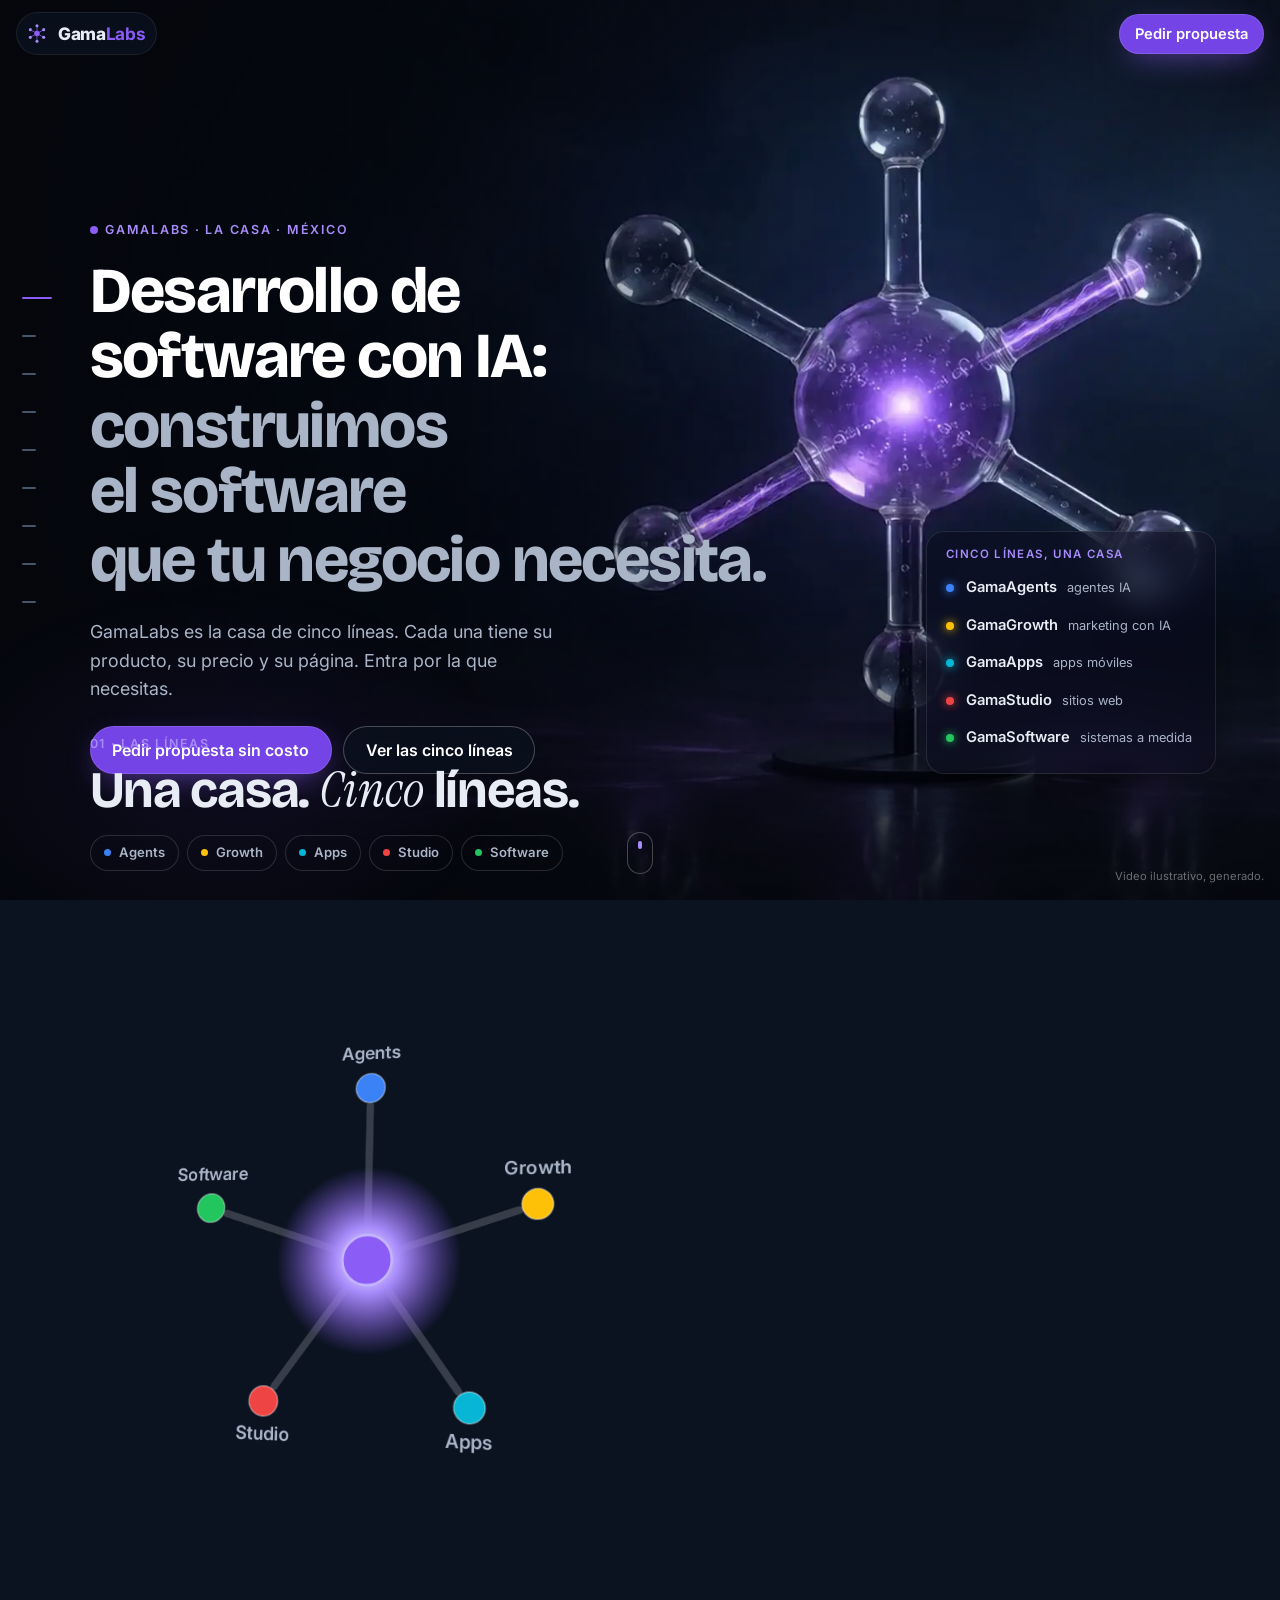
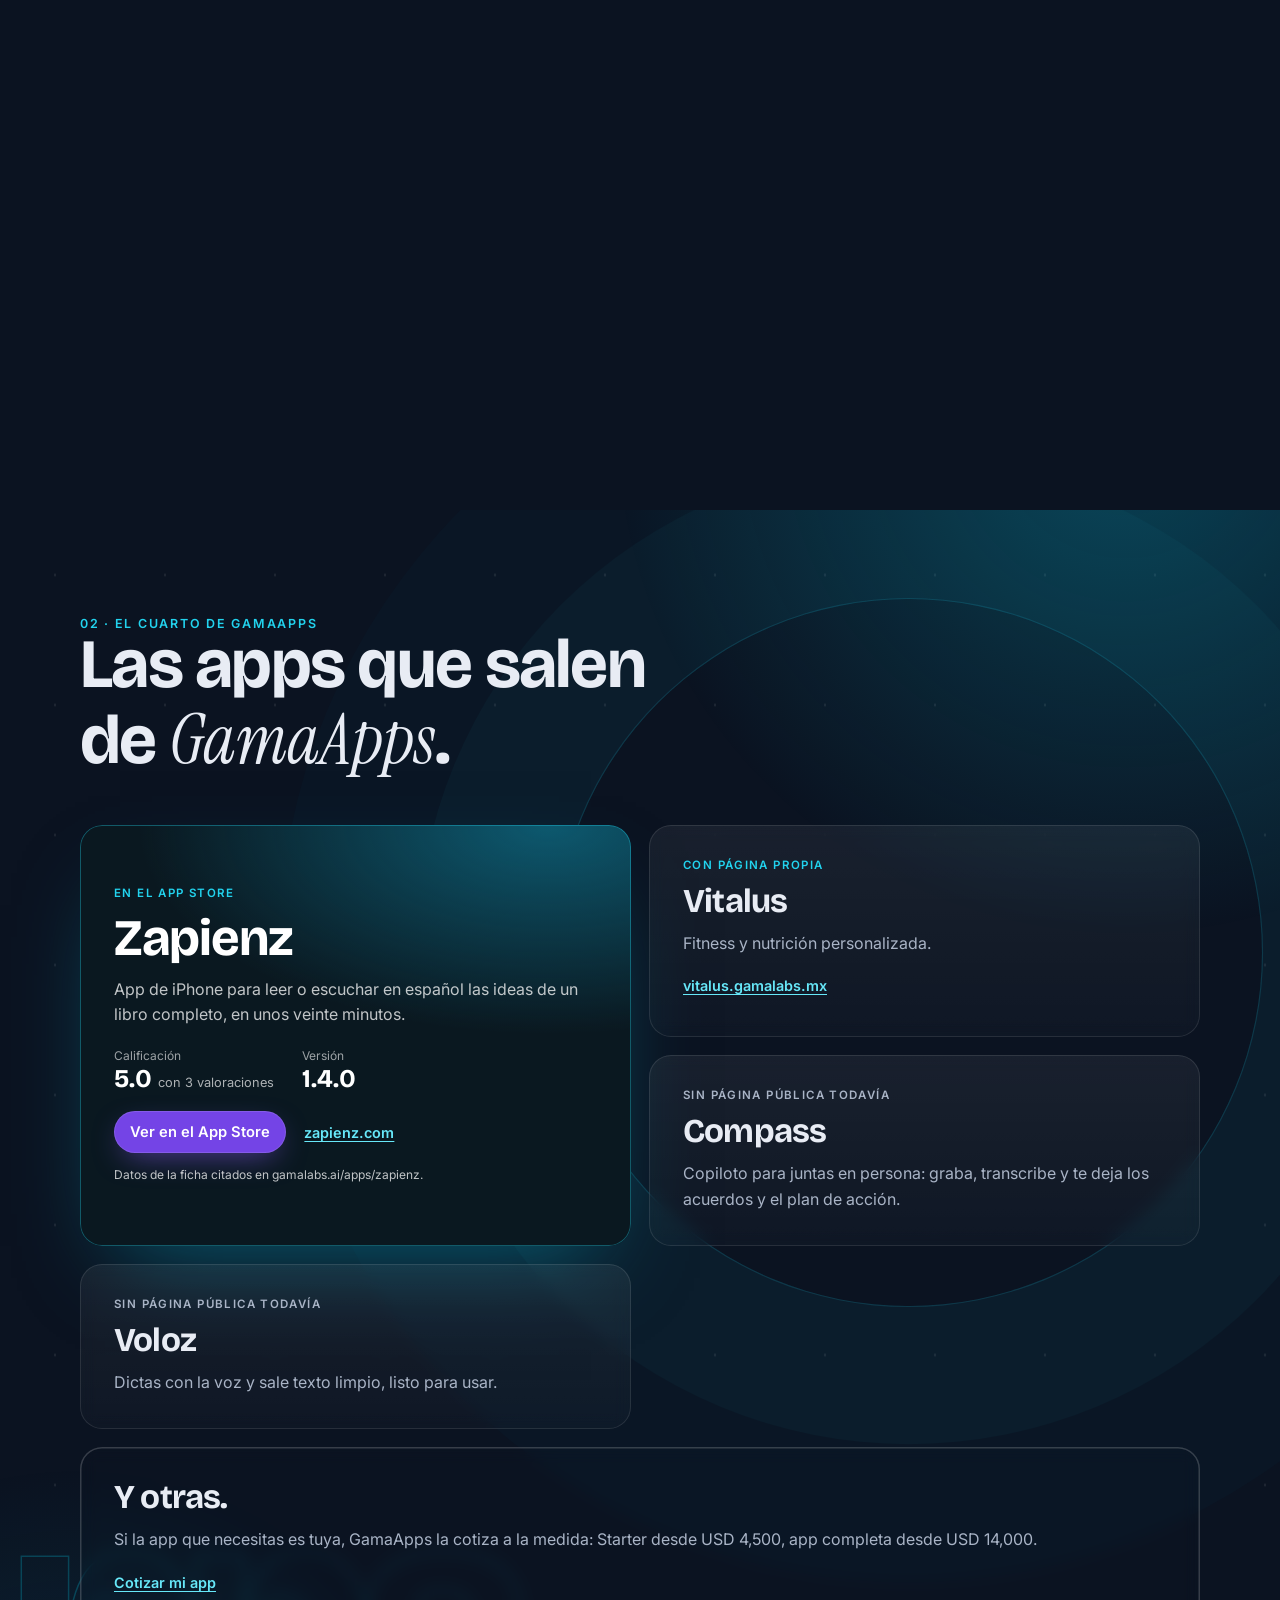
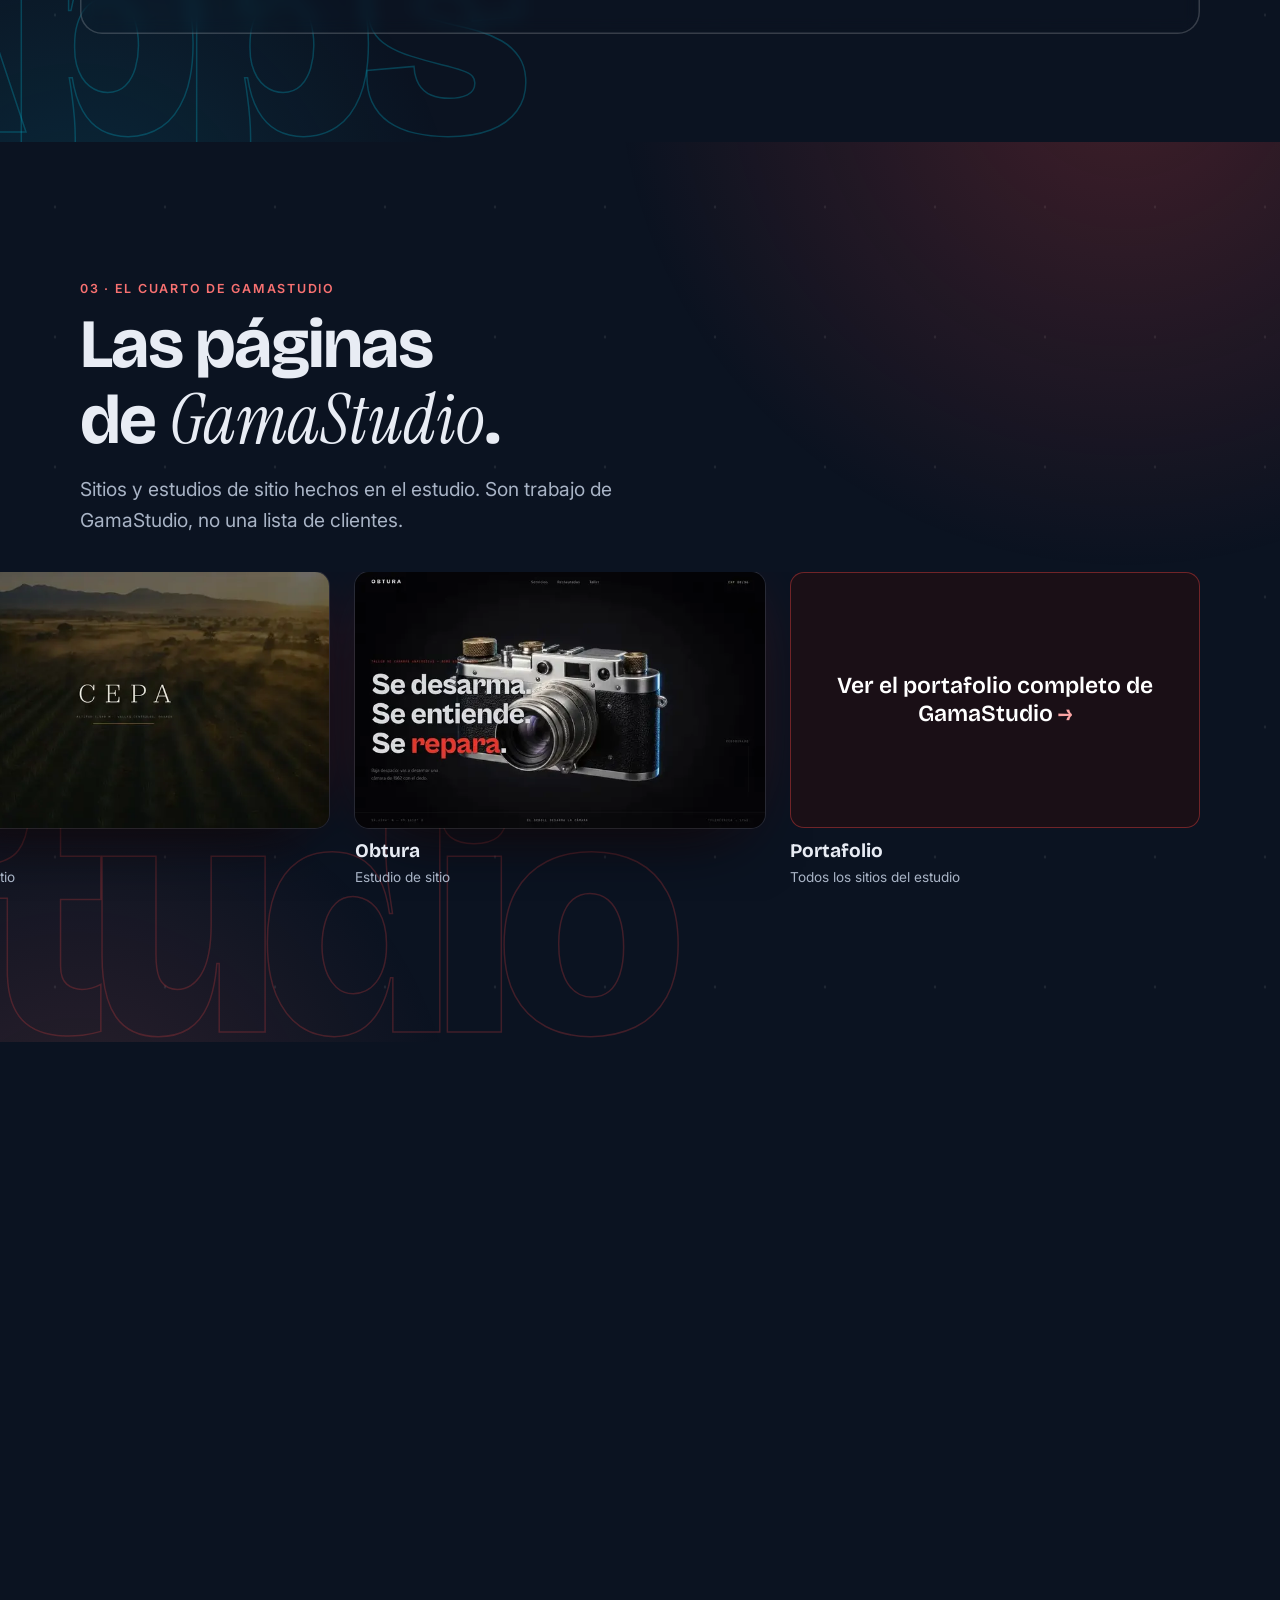
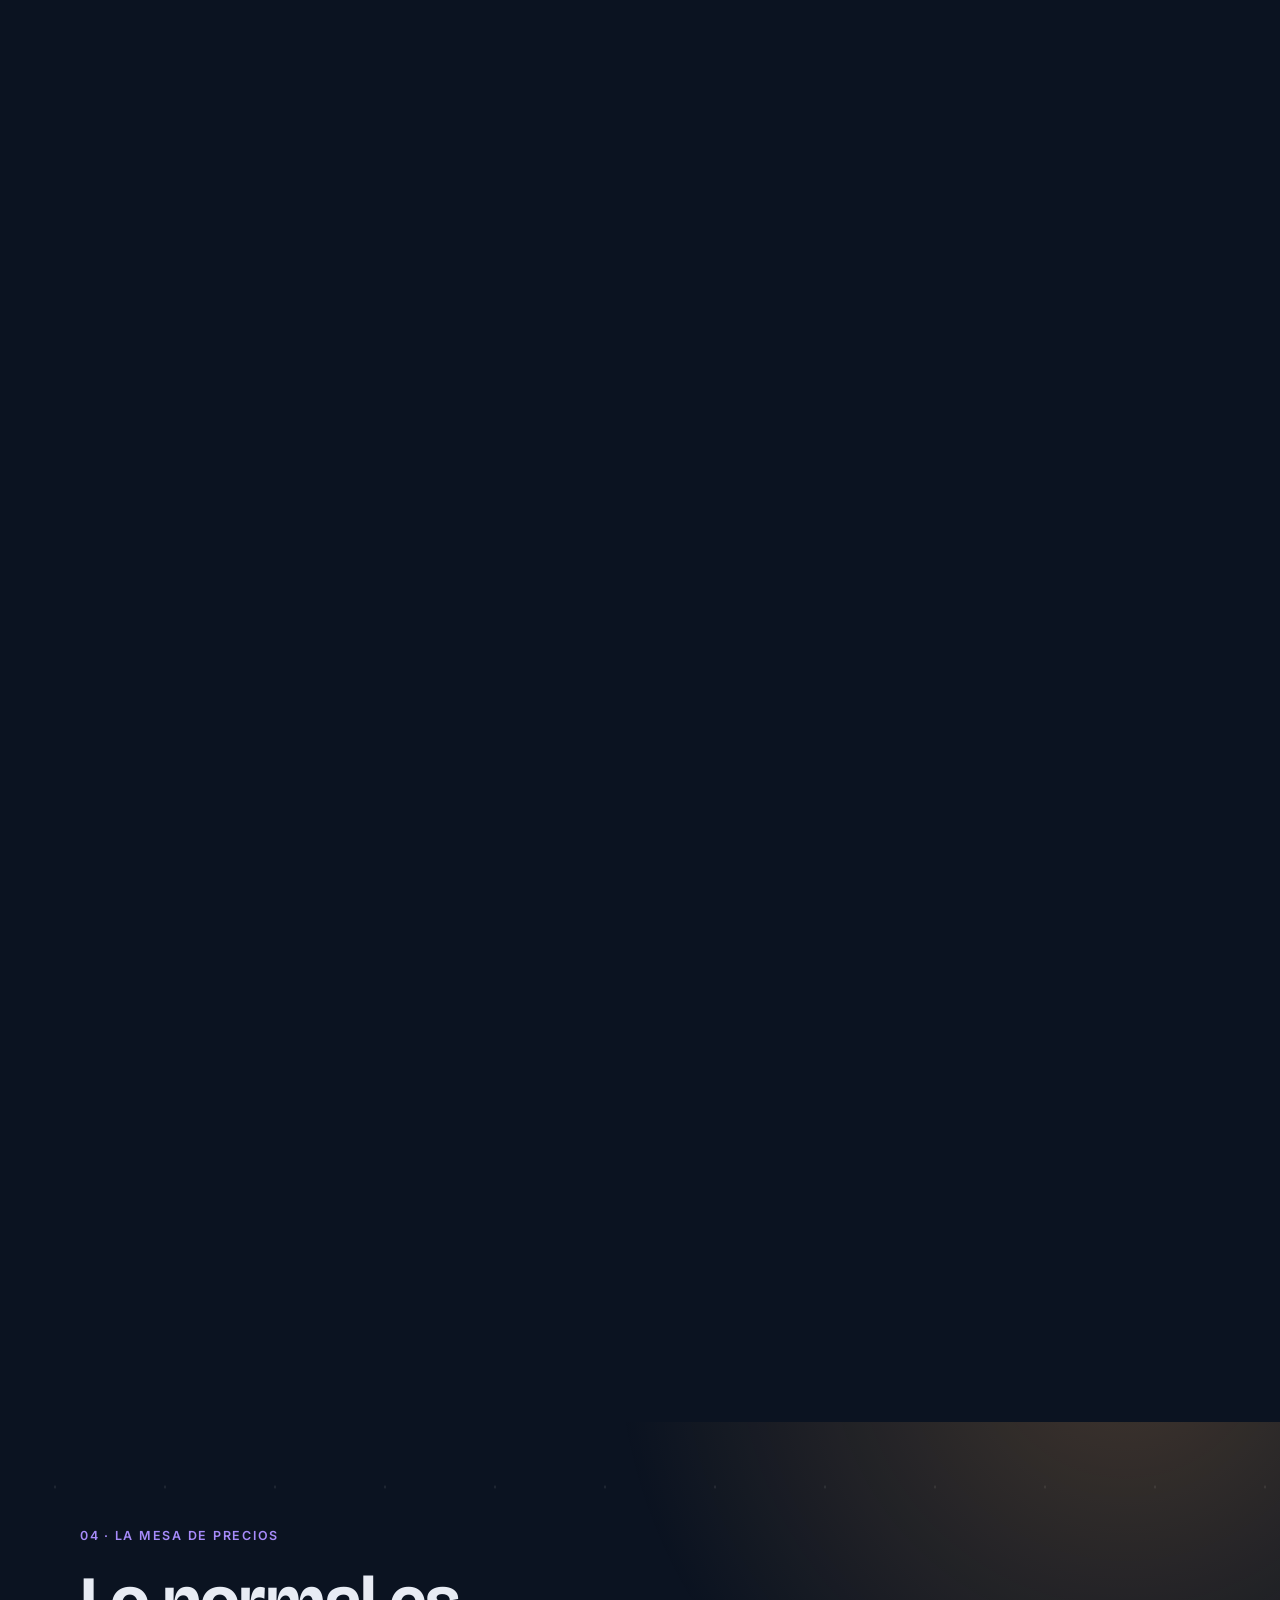
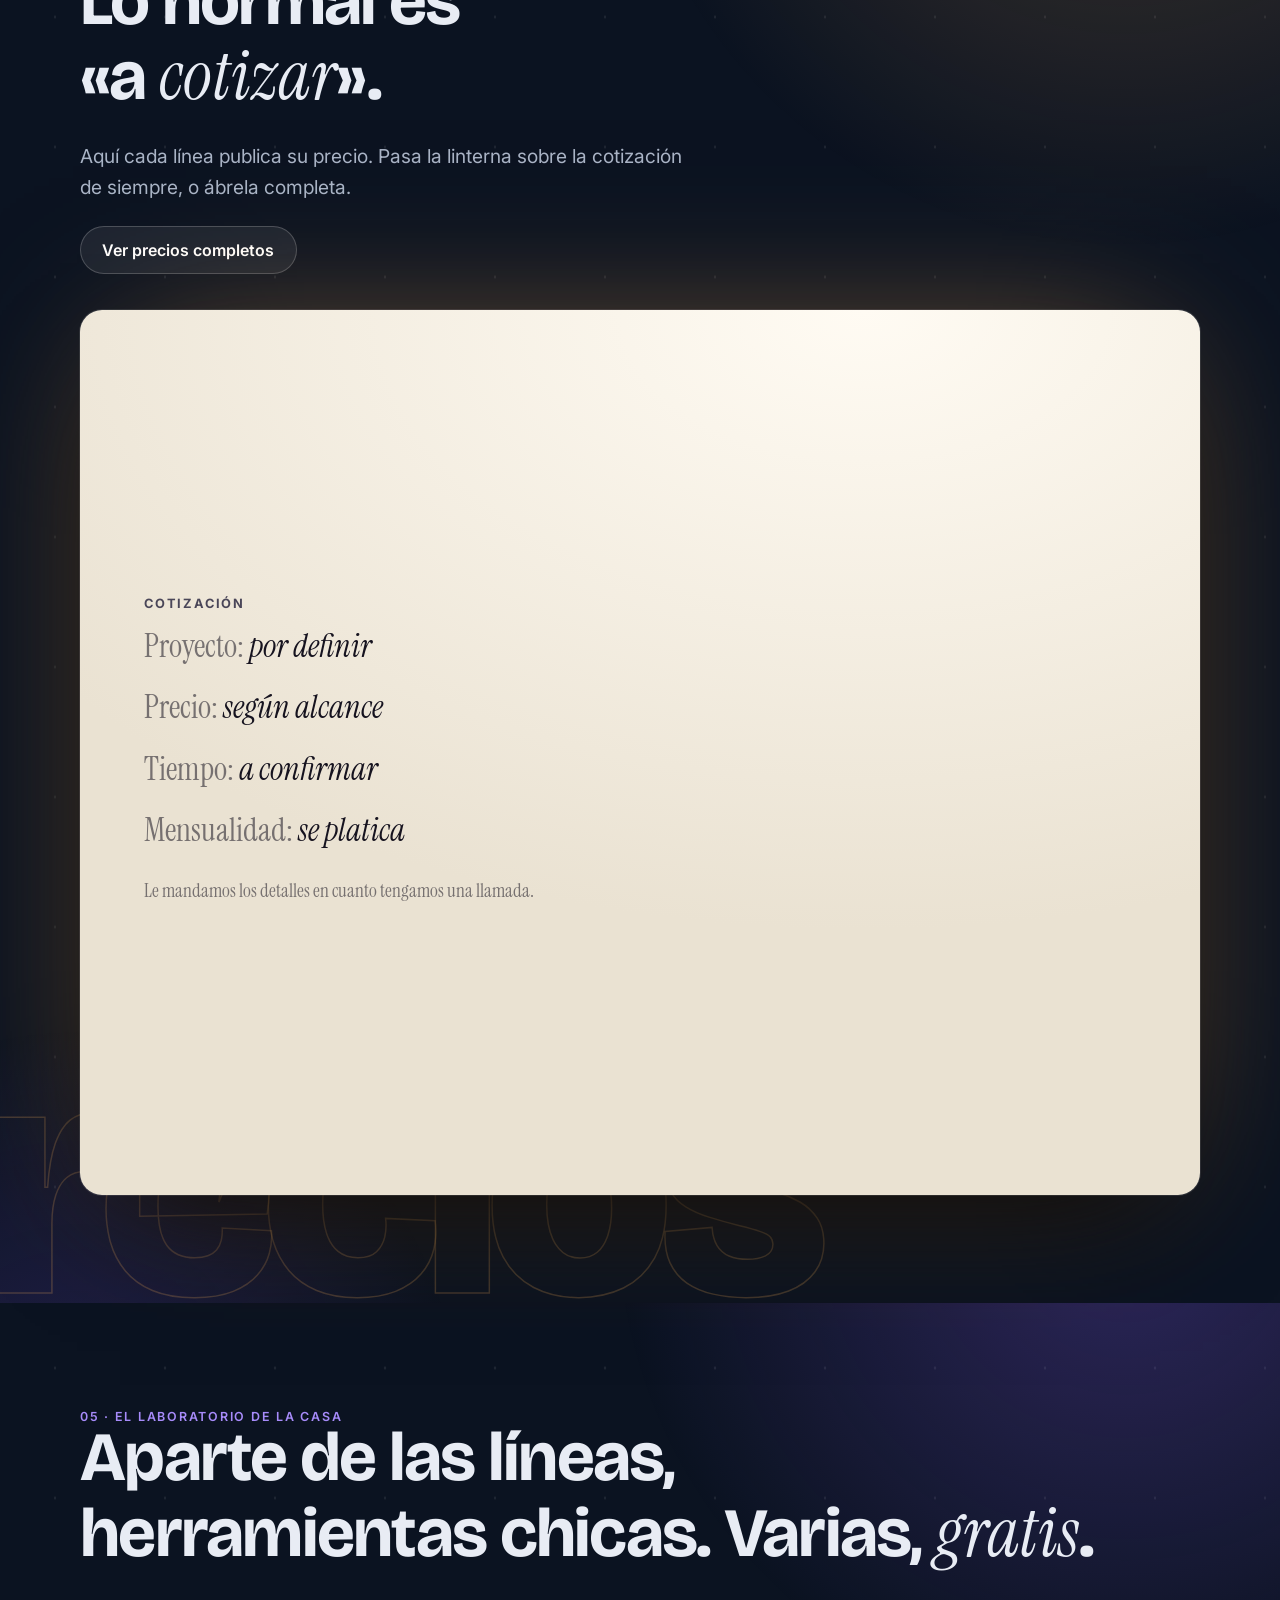
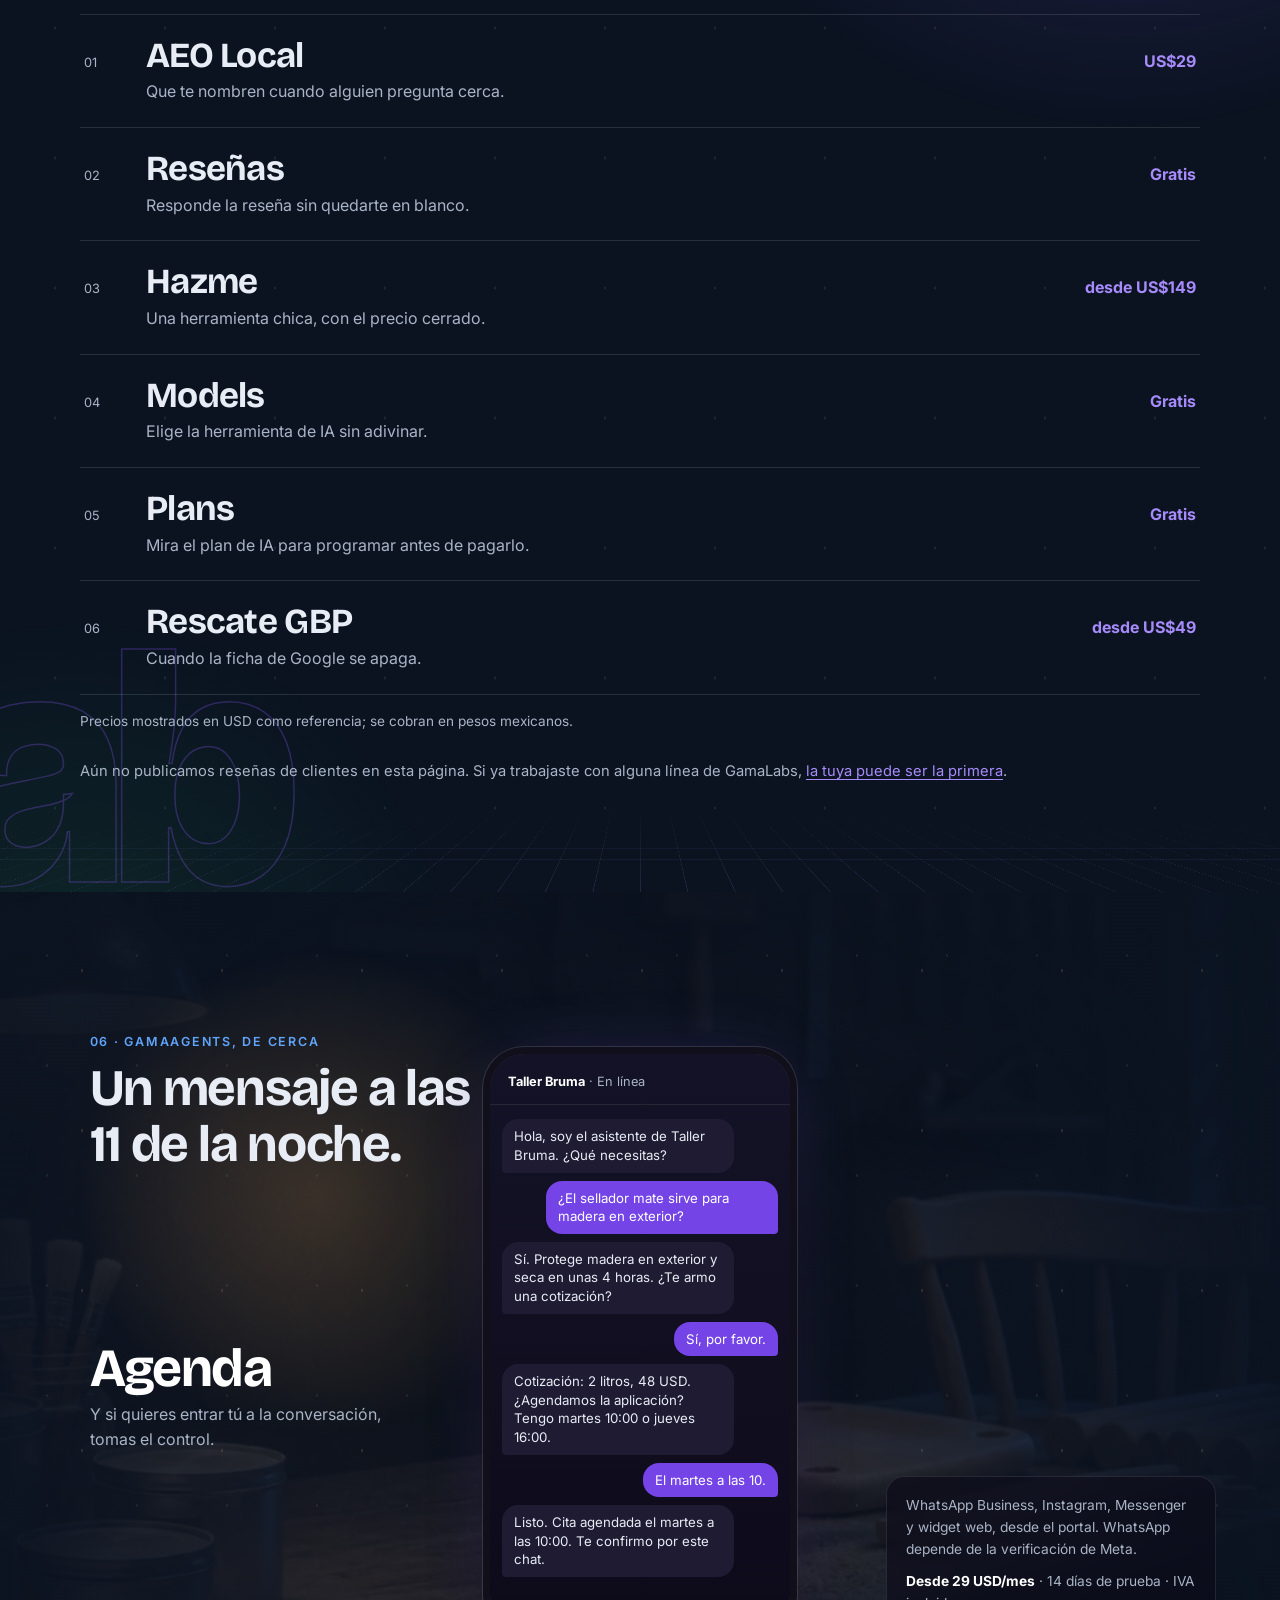
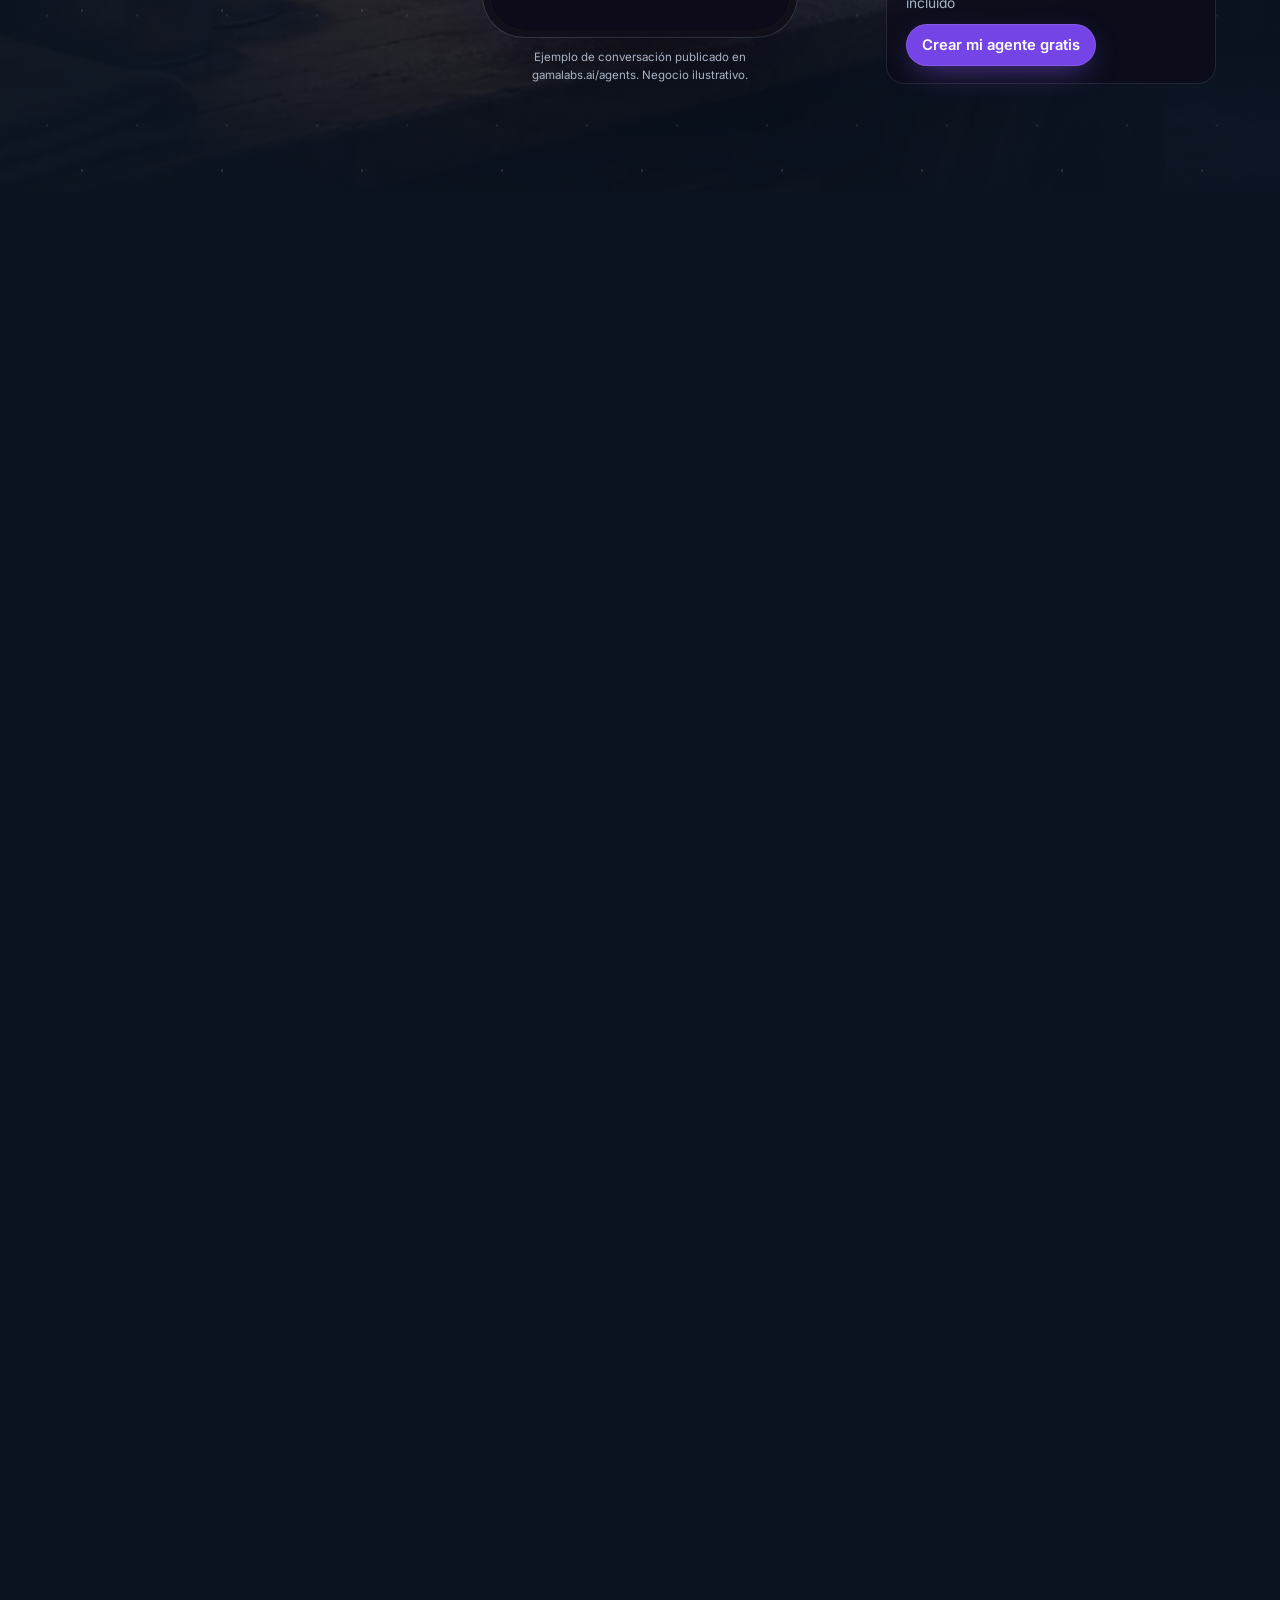
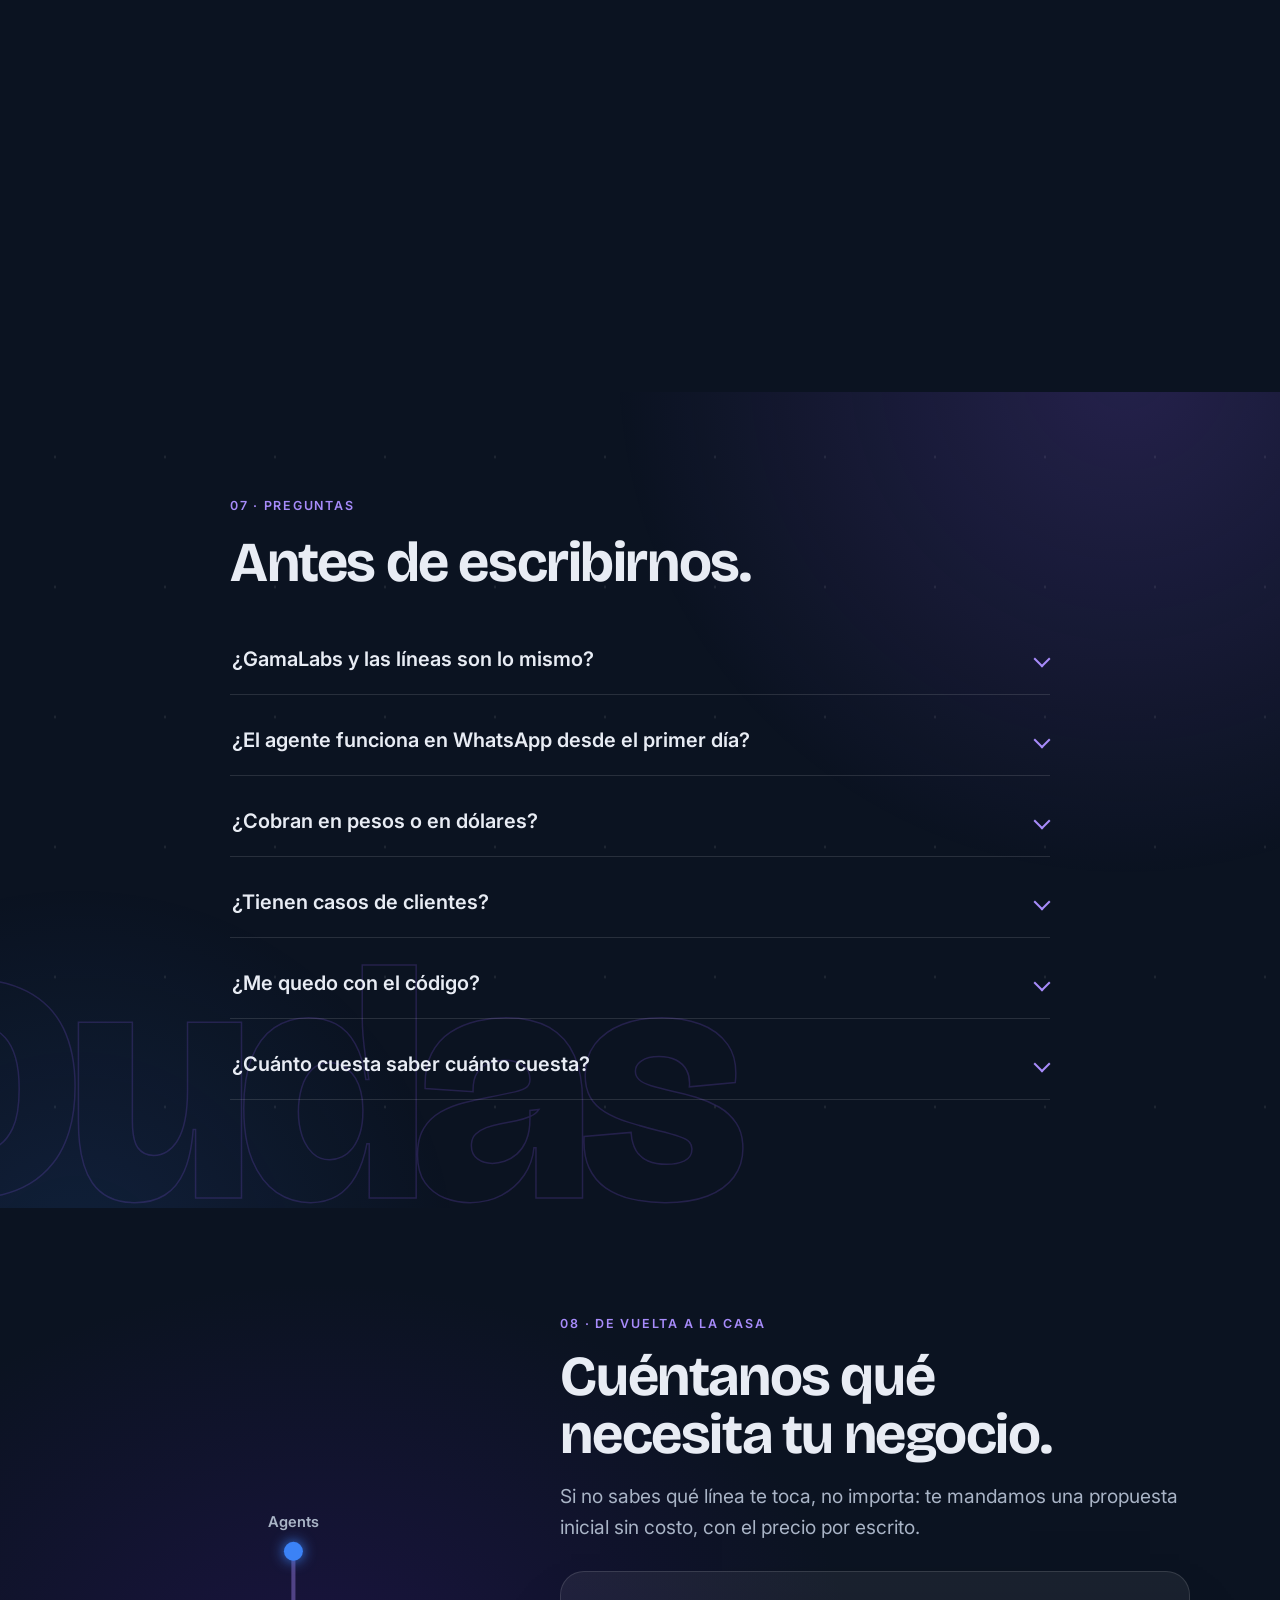
==== commit 92fb9cab: "Producción: canonical y OG a gamalabs.ai, sin noindex ni textos de vista previa, pie con privacidad " ====
--- a/index.html
+++ b/index.html
@@ -5,8 +5,7 @@
 <meta name="viewport" content="width=device-width, initial-scale=1">
 <title>Desarrollo de software con IA en México | GamaLabs</title>
 <meta name="description" content="GamaLabs, casa de software con IA en México, con cinco líneas: GamaAgents, GamaGrowth, GamaApps, GamaStudio y GamaSoftware, cada una con su precio publicado.">
-<link rel="canonical" href="https://gamalabs26.github.io/gamalabs-ai/">
-<meta name="robots" content="noindex, follow">
+<link rel="canonical" href="https://gamalabs.ai/">
 <meta name="theme-color" content="#0B1321">
 <link rel="icon" href="favicon.svg" type="image/svg+xml">
 <meta property="og:type" content="website">
@@ -14,19 +13,19 @@
 <meta property="og:site_name" content="GamaLabs">
 <meta property="og:title" content="GamaLabs · una casa, cinco líneas de software con IA">
 <meta property="og:description" content="GamaAgents, GamaGrowth, GamaApps, GamaStudio y GamaSoftware. Cada línea con su producto, su precio y su página.">
-<meta property="og:url" content="https://gamalabs26.github.io/gamalabs-ai/">
-<meta property="og:image" content="https://gamalabs26.github.io/gamalabs-ai/assets/img/og.jpg">
+<meta property="og:url" content="https://gamalabs.ai/">
+<meta property="og:image" content="https://gamalabs.ai/assets/img/og.jpg">
 <meta property="og:image:width" content="1200">
 <meta property="og:image:height" content="630">
 <meta name="twitter:card" content="summary_large_image">
-<meta name="twitter:image" content="https://gamalabs26.github.io/gamalabs-ai/assets/img/og.jpg">
+<meta name="twitter:image" content="https://gamalabs.ai/assets/img/og.jpg">
 <link rel="preload" as="image" href="assets/img/hero-poster.webp" fetchpriority="high">
 <link rel="preconnect" href="https://fonts.googleapis.com">
 <link rel="preconnect" href="https://fonts.gstatic.com" crossorigin>
 <!-- fuentes sin bloquear el pintado: si Google Fonts tarda o falla, la pagina sale con fuentes de sistema -->
 <link rel="stylesheet" href="https://fonts.googleapis.com/css2?family=Bricolage+Grotesque:opsz,wght@12..96,400..800&family=Inter:wght@400;500;600;700&family=Instrument+Serif:ital@1&display=swap" media="print" onload="this.media='all'">
 <noscript><link rel="stylesheet" href="https://fonts.googleapis.com/css2?family=Bricolage+Grotesque:opsz,wght@12..96,400..800&family=Inter:wght@400;500;600;700&family=Instrument+Serif:ital@1&display=swap"></noscript>
-<link rel="stylesheet" href="assets/css/site.css?v=9">
+<link rel="stylesheet" href="assets/css/site.css?v=10">
 <script type="application/ld+json">
 {"@context":"https://schema.org","@type":"Organization","name":"GamaLabs","legalName":"Silidriel SA de CV","url":"https://gamalabs.ai/","email":"hola@gamalabs.ai","areaServed":"MX","description":"Casa de software con IA con cinco líneas: GamaAgents, GamaGrowth, GamaApps, GamaStudio y GamaSoftware.",
 "department":[
@@ -102,7 +101,7 @@
         <li><a href="#l-software" data-ir="4" style="--c:#22C55E"><i></i><b>GamaSoftware</b><span>sistemas a medida</span></a></li>
       </ul>
     </nav>
-    <p class="nota-img">Video ilustrativo generado para esta vista previa.</p>
+    <p class="nota-img">Video ilustrativo, generado.</p>
     <a class="baja" href="#lineas" aria-label="Bajar a las cinco líneas"><span></span></a>
   </div>
 </section>
@@ -385,7 +384,7 @@
         <fieldset class="full"><legend>La línea que te interesa</legend><div class="chips"><label class="chip"><input type="radio" name="linea" value="Todavía no sé" checked><span>Todavía no sé</span></label><label class="chip" style="--c:#3B82F6"><input type="radio" name="linea" value="GamaAgents"><span>Agents</span></label><label class="chip" style="--c:#FFC107"><input type="radio" name="linea" value="GamaGrowth"><span>Growth</span></label><label class="chip" style="--c:#06B6D4"><input type="radio" name="linea" value="GamaApps"><span>Apps</span></label><label class="chip" style="--c:#EF4444"><input type="radio" name="linea" value="GamaStudio"><span>Studio</span></label><label class="chip" style="--c:#22C55E"><input type="radio" name="linea" value="GamaSoftware"><span>Software</span></label></div></fieldset>
         <label class="full">Tu idea<textarea name="idea" rows="3" required placeholder="Ej.: quiero que mi negocio conteste WhatsApp en la noche"></textarea></label>
         <button class="btn magnetic" type="submit">Pedir propuesta sin costo</button>
-        <p class="aviso full">Se abrirá tu correo con el mensaje listo para hola@gamalabs.ai. Esta vista previa no guarda datos.</p>
+        <p class="aviso full">Se abrirá tu correo con el mensaje listo para hola@gamalabs.ai.</p>
       </form>
     </div>
   </div>
@@ -395,9 +394,10 @@
 
 <footer class="pie">
   <p>© 2026 GamaLabs · Silidriel SA de CV · México · <a href="mailto:hola@gamalabs.ai">hola@gamalabs.ai</a></p>
-  <p>Vista previa de diseño. El sitio oficial es <a href="https://gamalabs.ai/">gamalabs.ai</a>. Imágenes y video ilustrativos, generados; las capturas de GamaStudio son de los sitios reales.</p>
+  <p><a href="/privacidad">Aviso de privacidad</a> · <a href="/terminos">Términos</a></p>
+  <p>Imágenes y video ilustrativos, generados; las capturas de GamaStudio son de los sitios reales.</p>
 </footer>
 
-<script src="assets/js/site.js?v=9" defer></script>
+<script src="assets/js/site.js?v=10" defer></script>
 </body>
 </html>
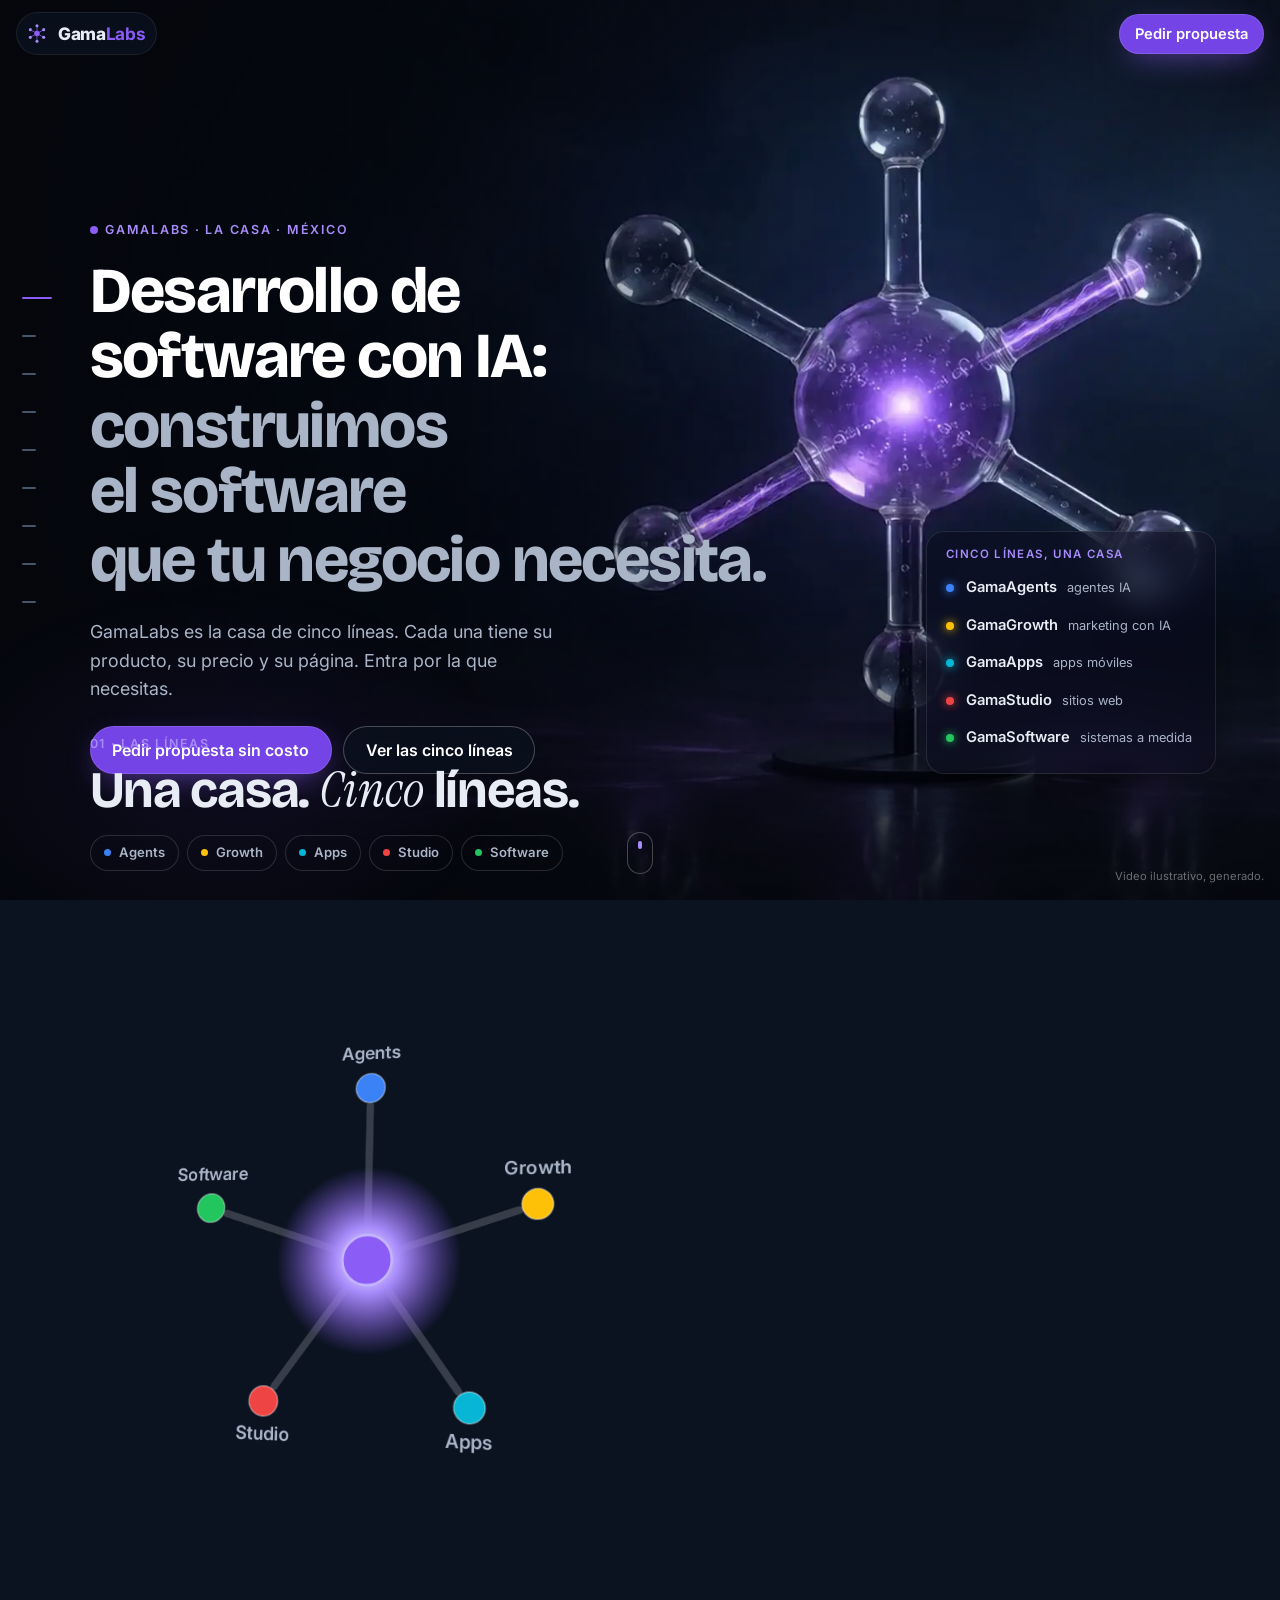
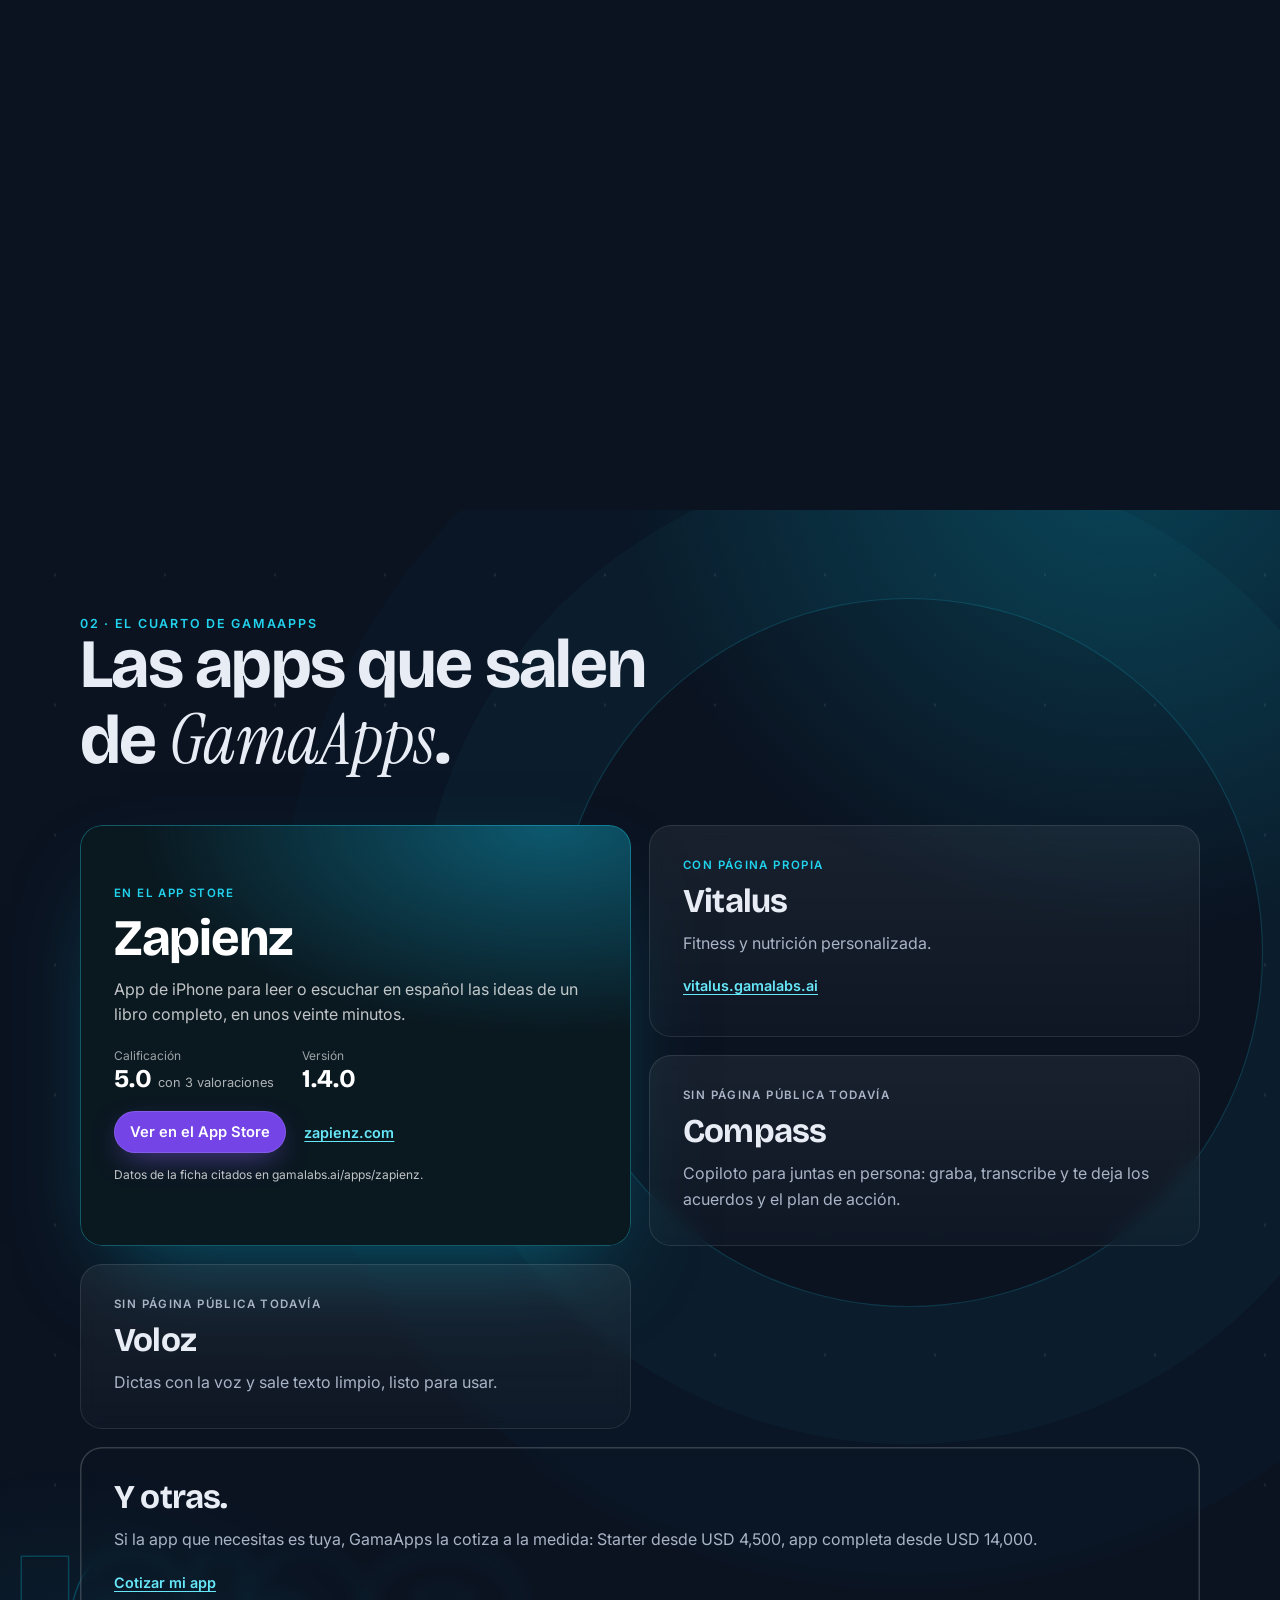
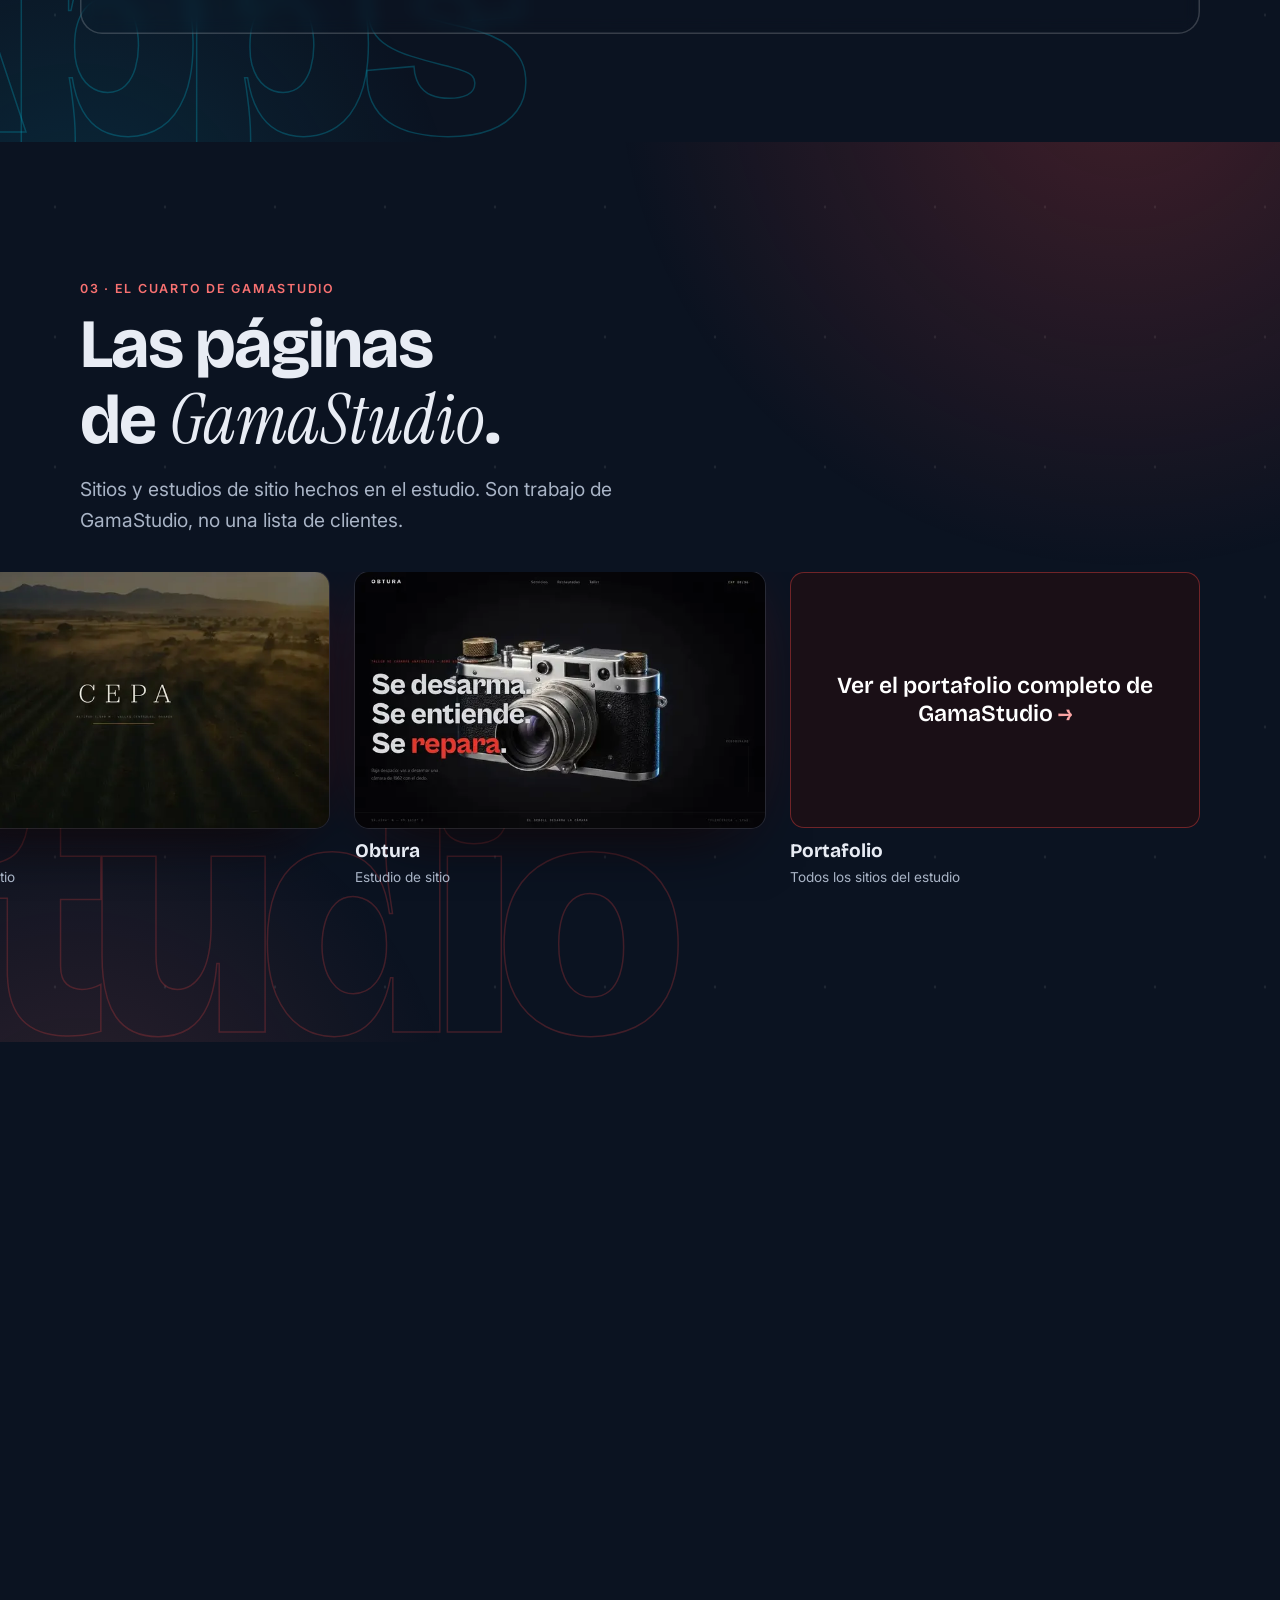
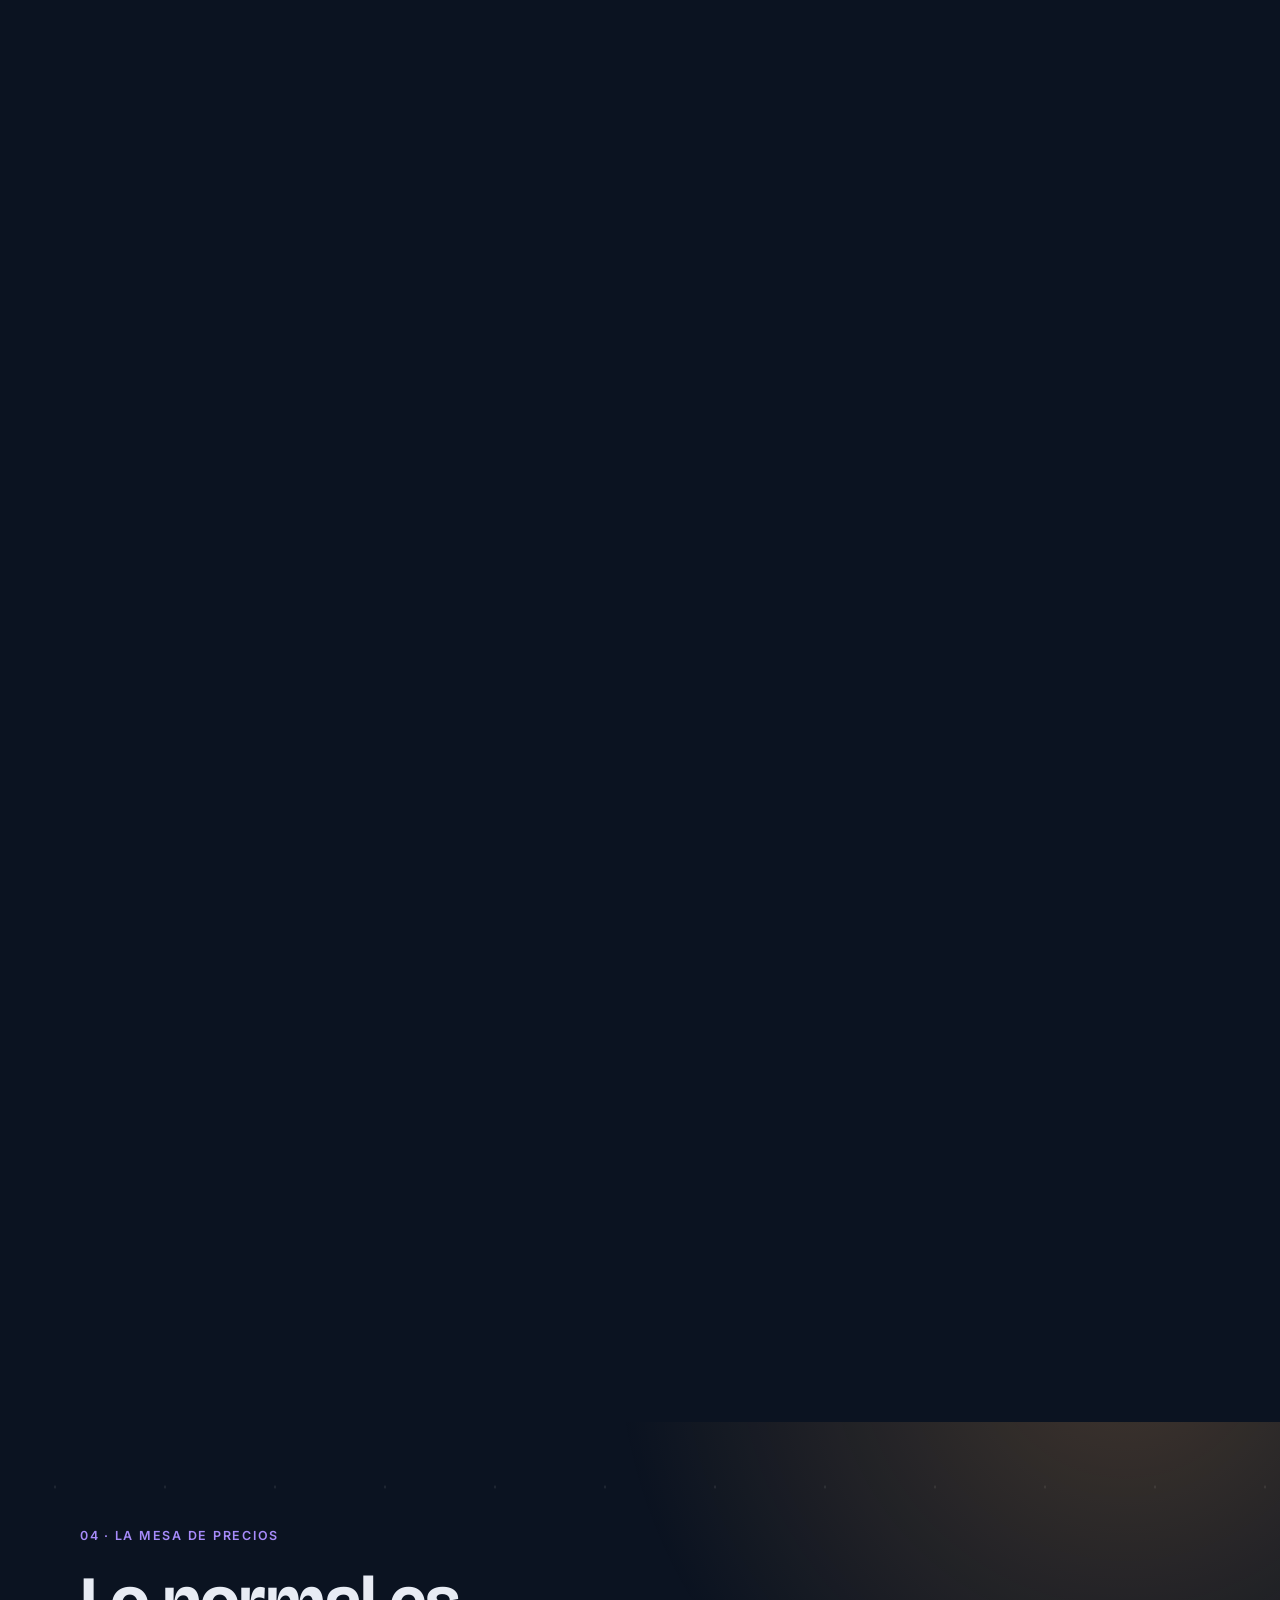
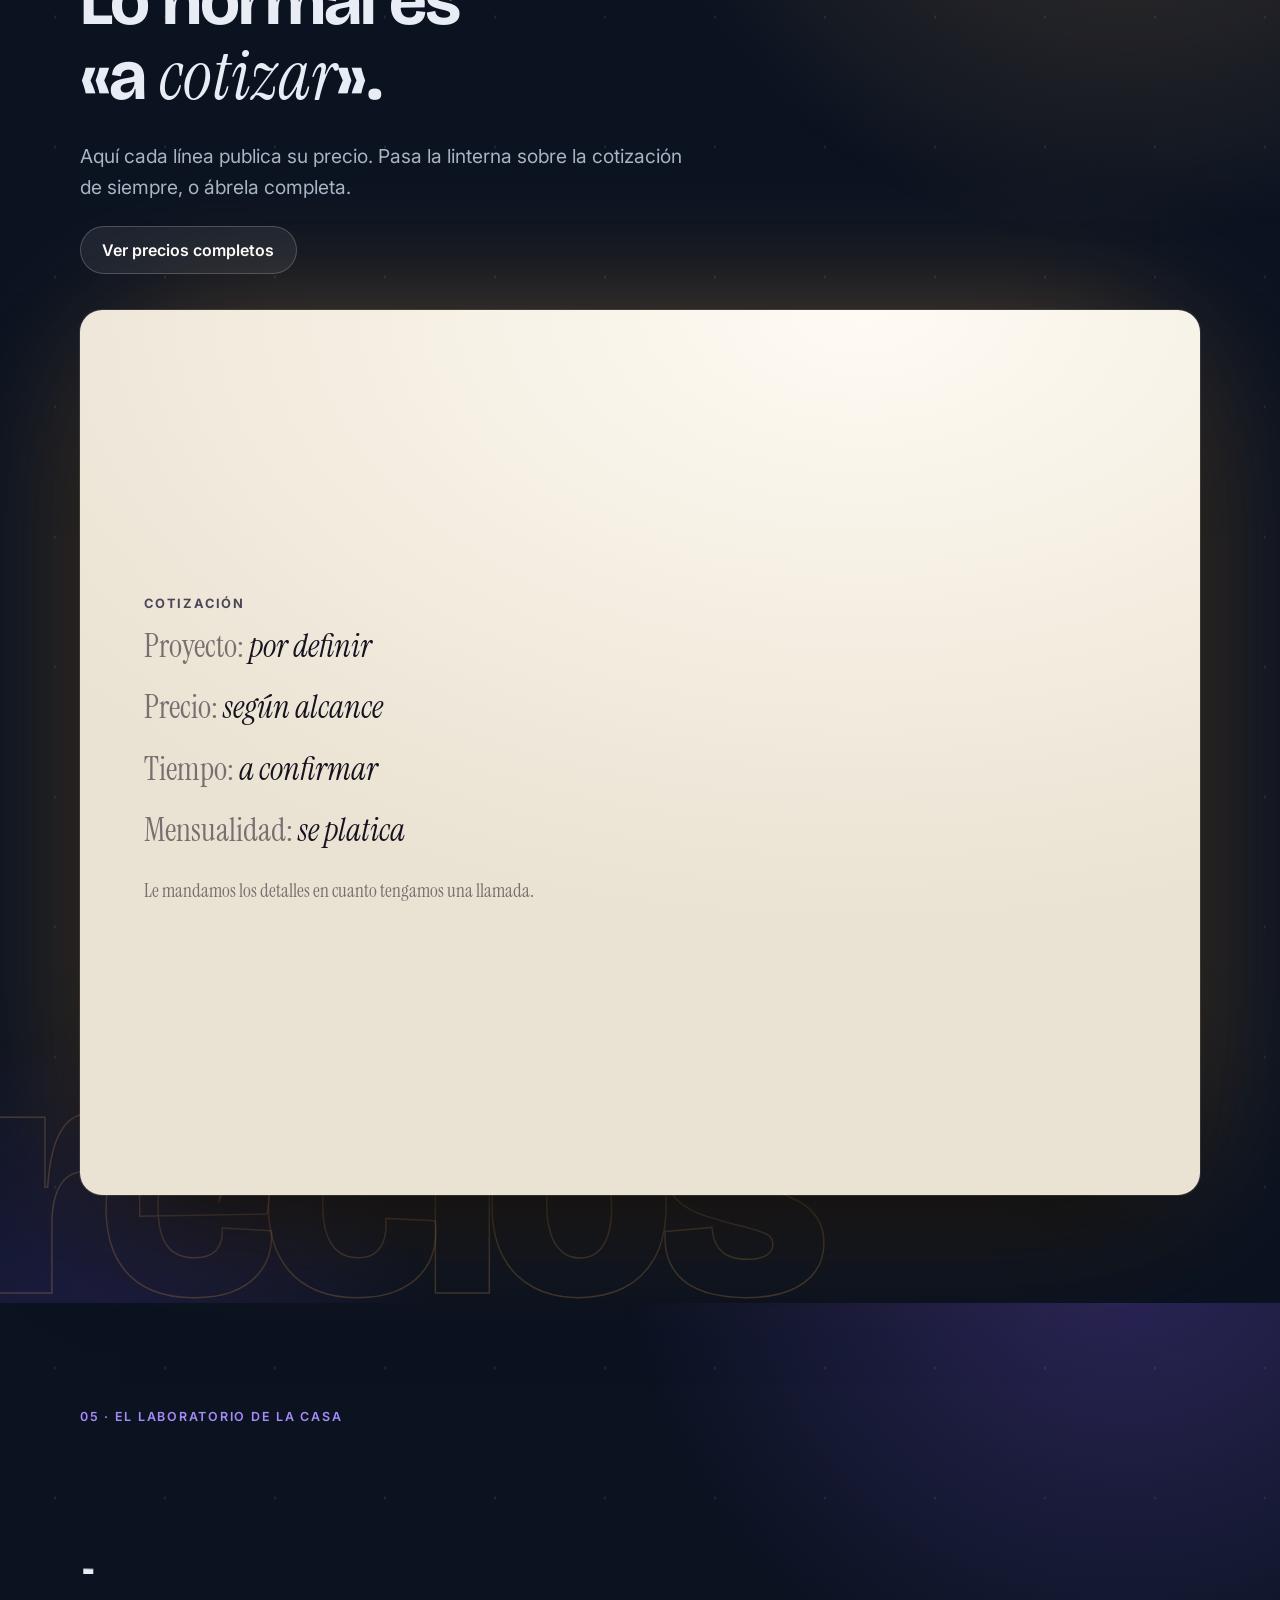
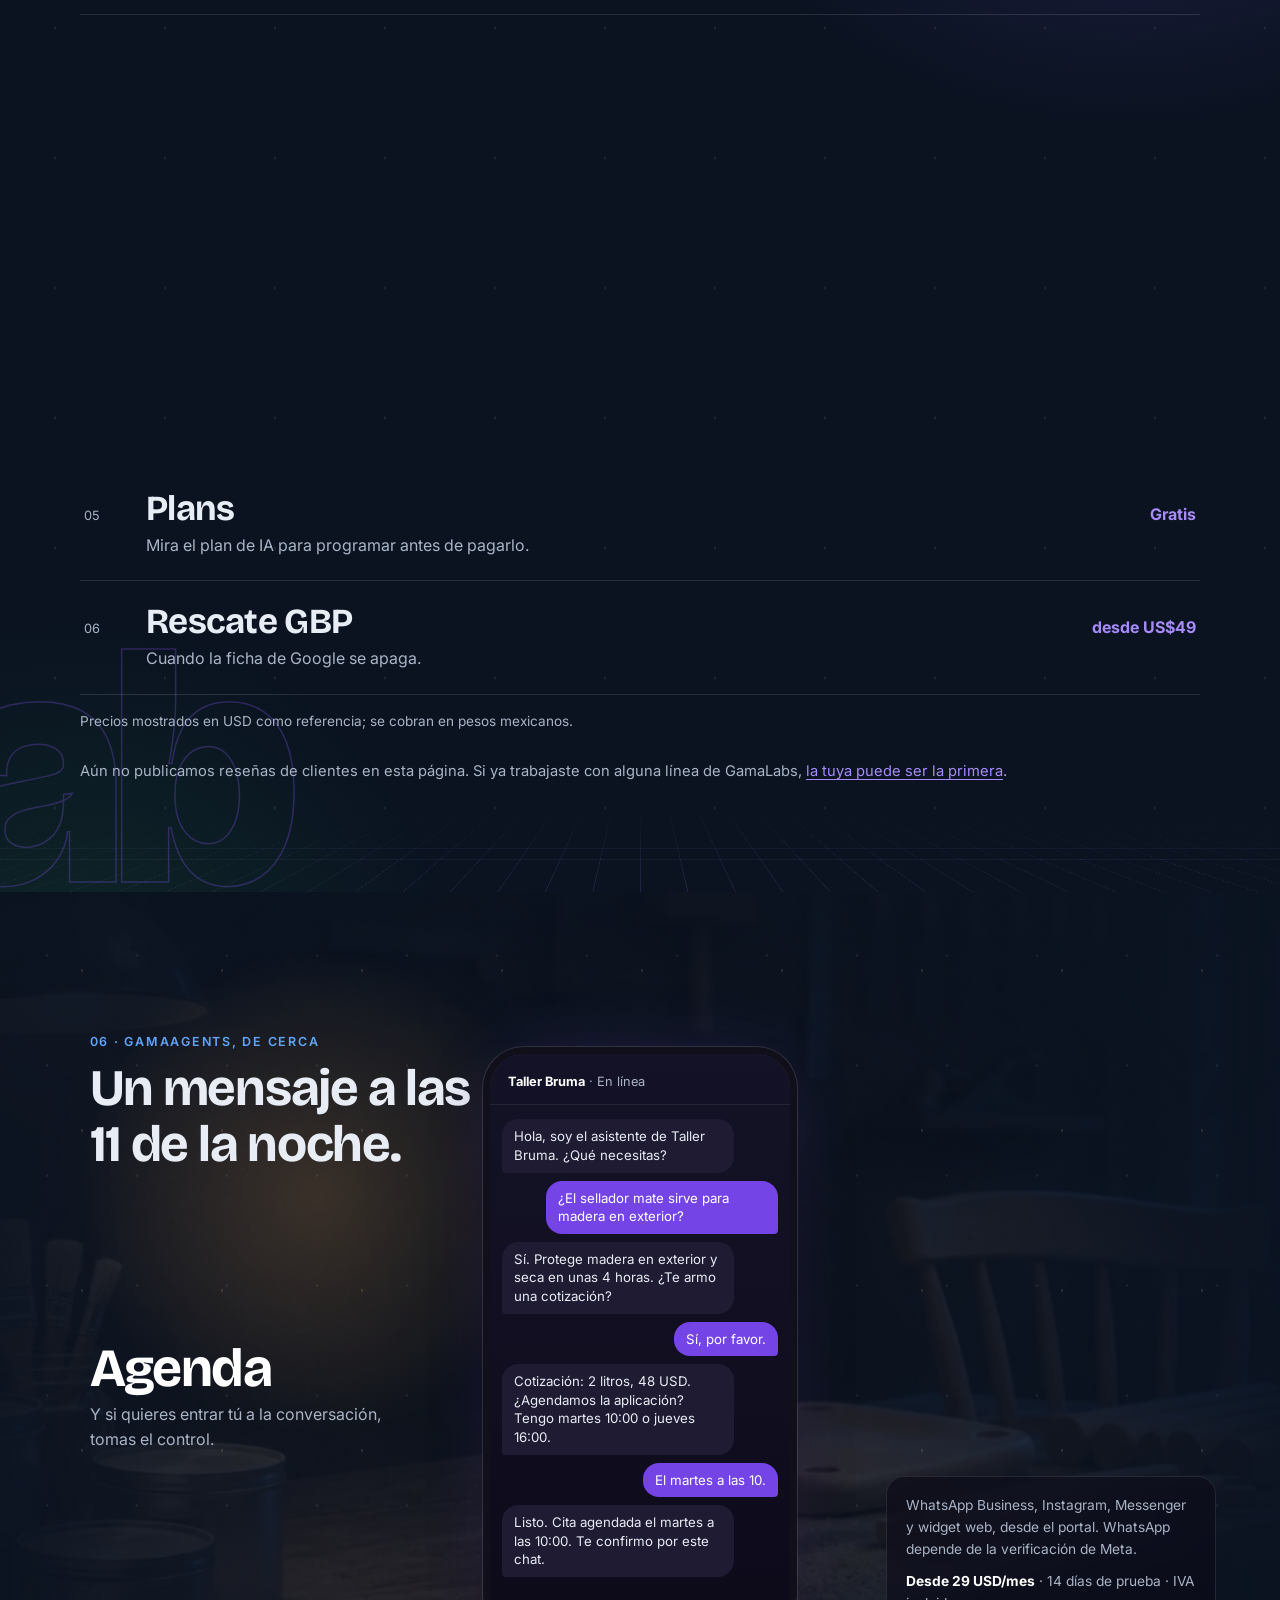
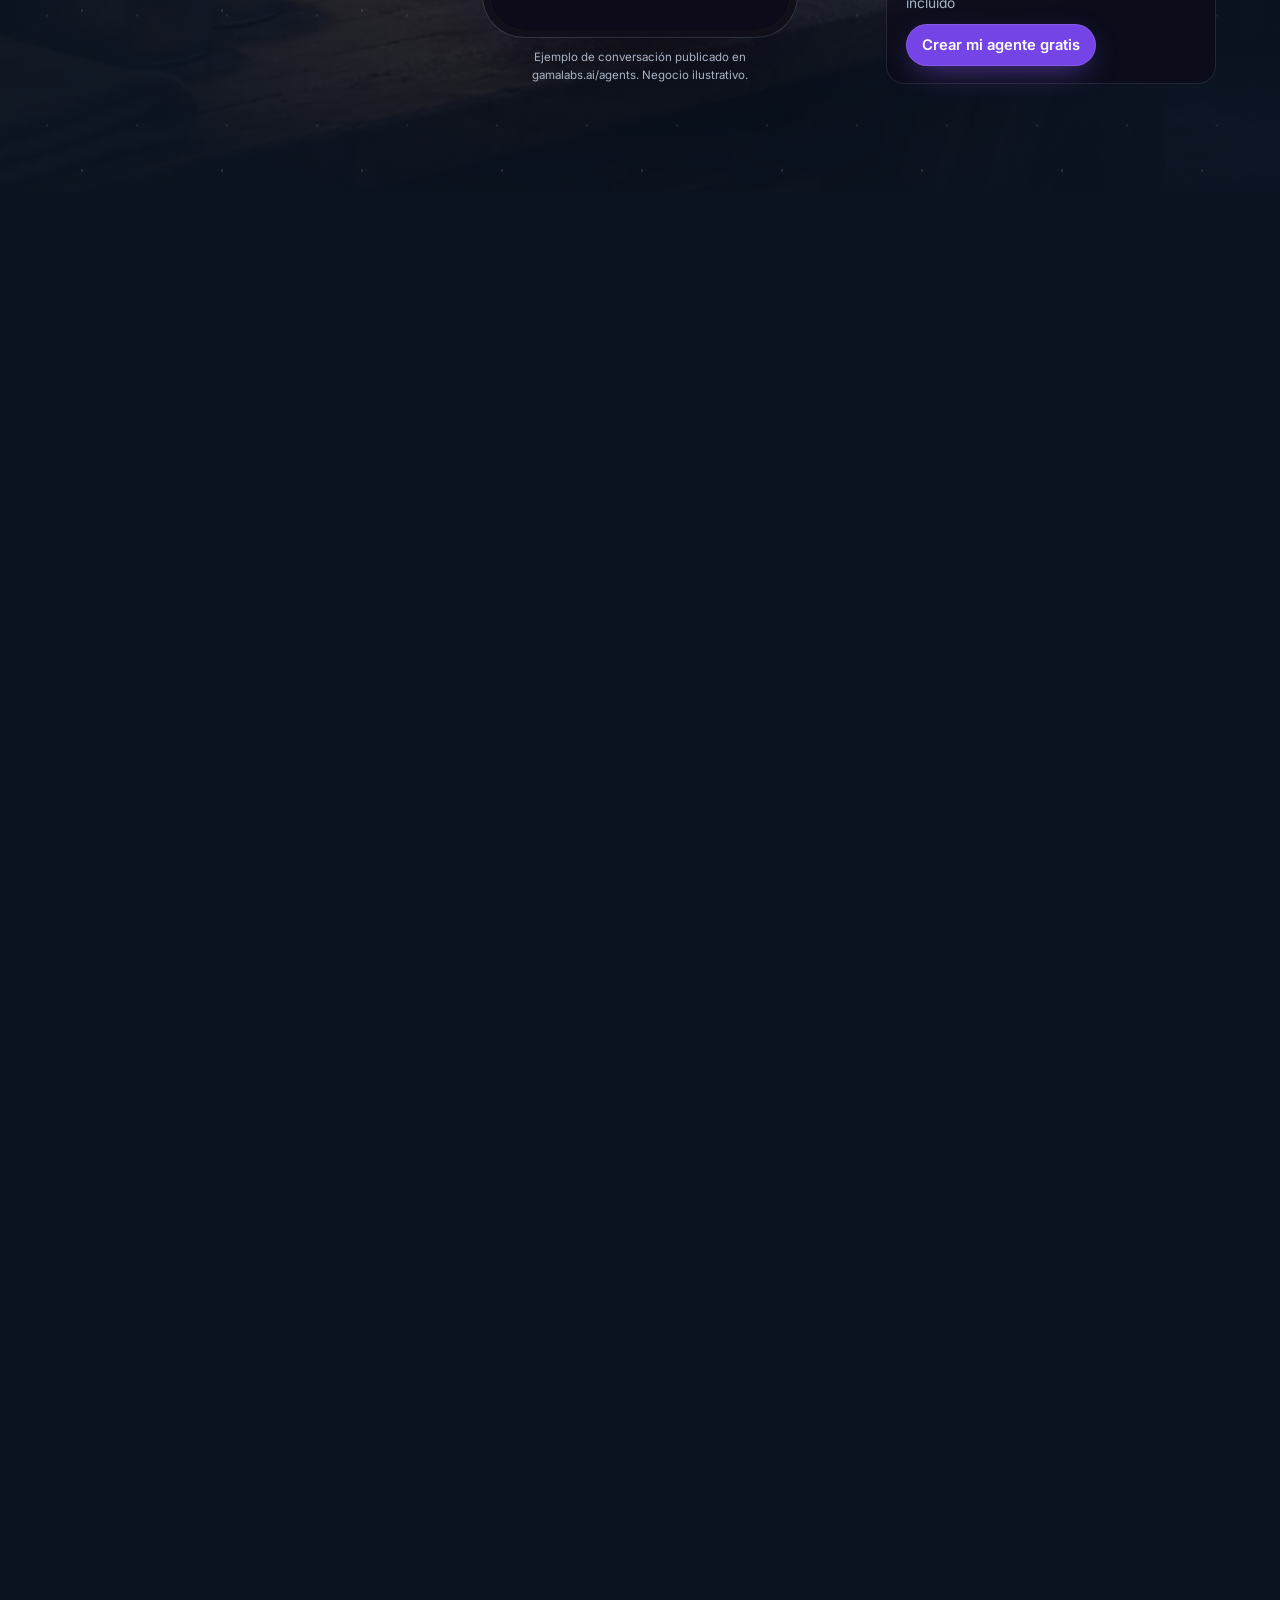
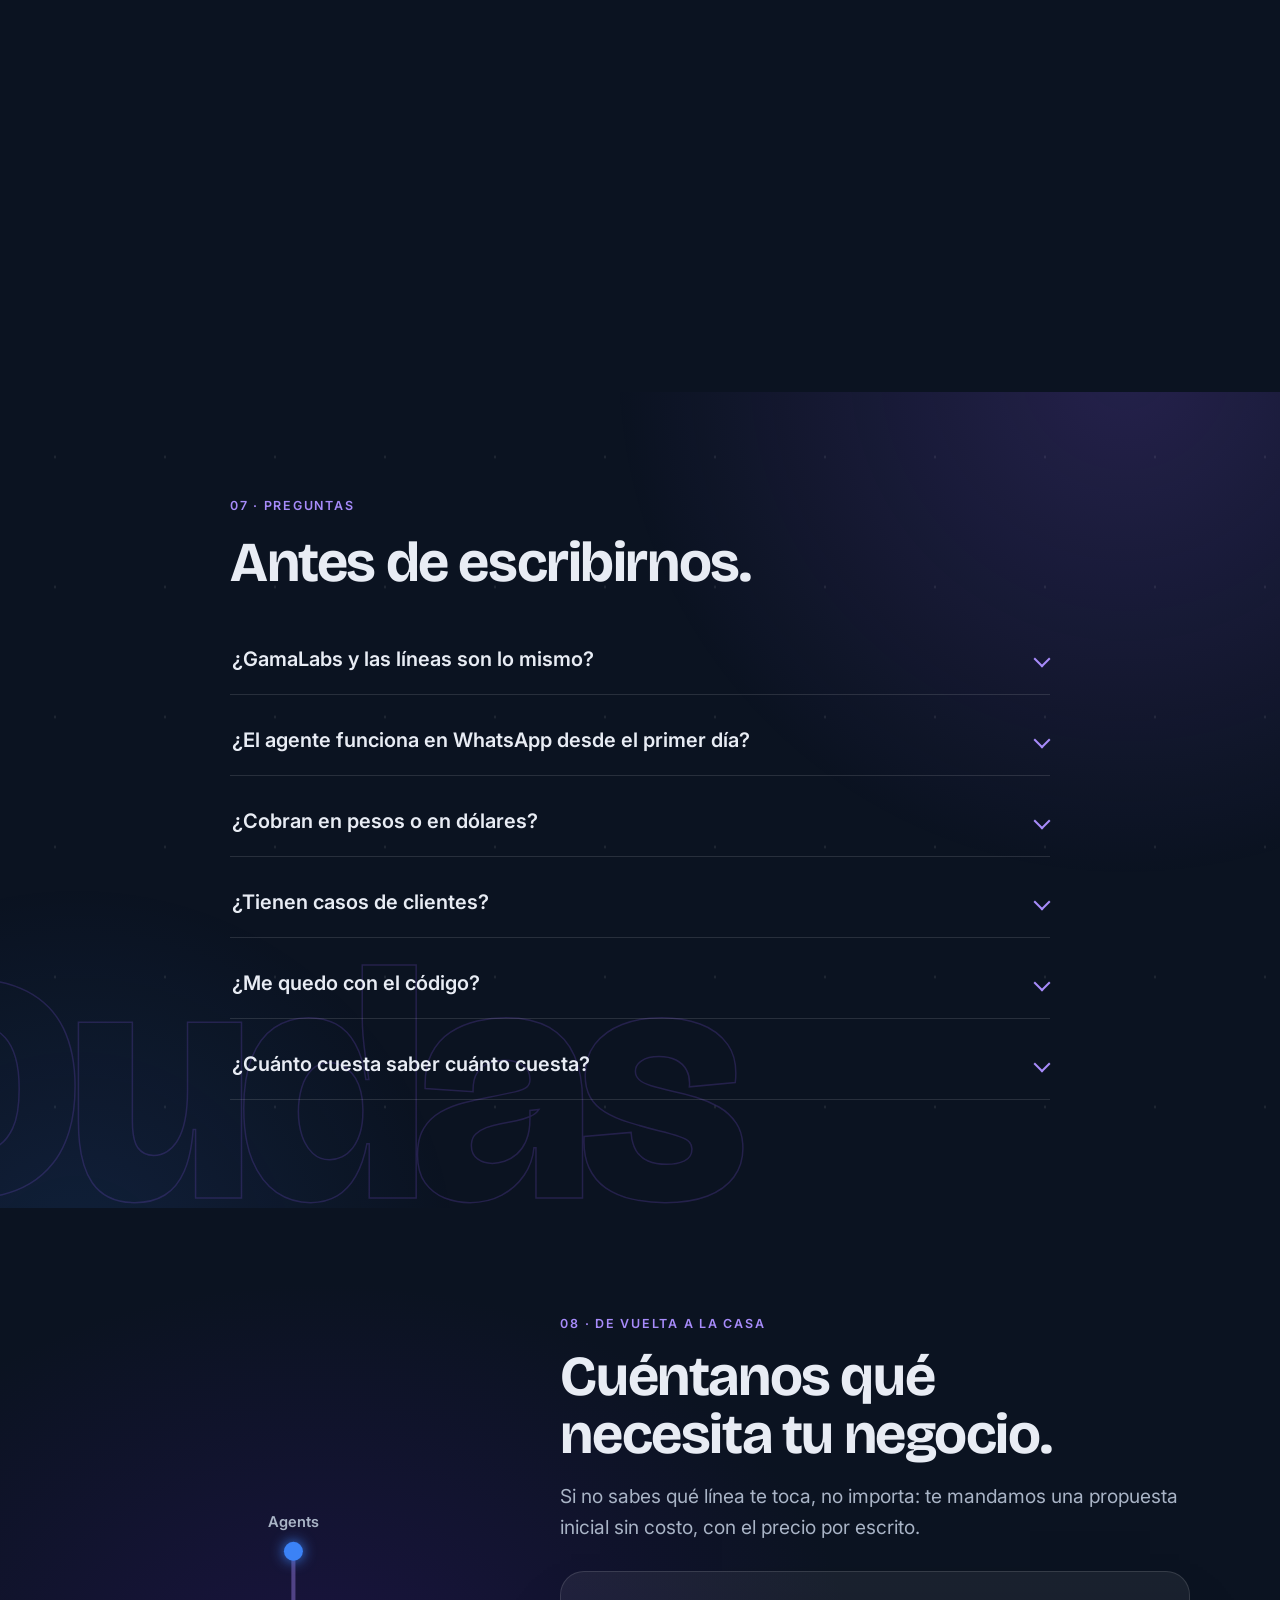
==== commit 6d6485bb: "Ligas de la portada a gamalabs.ai (agents/apps/software en rutas; growth, studio y vitalus en subdom" ====
--- a/index.html
+++ b/index.html
@@ -29,11 +29,11 @@
 <script type="application/ld+json">
 {"@context":"https://schema.org","@type":"Organization","name":"GamaLabs","legalName":"Silidriel SA de CV","url":"https://gamalabs.ai/","email":"hola@gamalabs.ai","areaServed":"MX","description":"Casa de software con IA con cinco líneas: GamaAgents, GamaGrowth, GamaApps, GamaStudio y GamaSoftware.",
 "department":[
-{"@type":"Organization","name":"GamaAgents","description":"Agentes IA para negocios","url":"https://agents.gamalabs.mx/"},
-{"@type":"Organization","name":"GamaGrowth","description":"Marketing, SEO y ventas con IA","url":"https://growth.gamalabs.mx/"},
-{"@type":"Organization","name":"GamaApps","description":"Desarrollo de aplicaciones móviles","url":"https://apps.gamalabs.mx/"},
-{"@type":"Organization","name":"GamaStudio","description":"Sitios web premium que tú editas","url":"https://studio.gamalabs.mx/"},
-{"@type":"Organization","name":"GamaSoftware","description":"Soluciones de software a medida","url":"https://software.gamalabs.mx/"}],
+{"@type":"Organization","name":"GamaAgents","description":"Agentes IA para negocios","url":"https://gamalabs.ai/agents"},
+{"@type":"Organization","name":"GamaGrowth","description":"Marketing, SEO y ventas con IA","url":"https://growth.gamalabs.ai/"},
+{"@type":"Organization","name":"GamaApps","description":"Desarrollo de aplicaciones móviles","url":"https://gamalabs.ai/apps"},
+{"@type":"Organization","name":"GamaStudio","description":"Sitios web premium que tú editas","url":"https://studio.gamalabs.ai/"},
+{"@type":"Organization","name":"GamaSoftware","description":"Soluciones de software a medida","url":"https://gamalabs.ai/software"}],
 "hasOfferCatalog":{"@type":"OfferCatalog","name":"Precios publicados","itemListElement":[
 {"@type":"Offer","name":"GamaAgents Starter","price":"29","priceCurrency":"USD","url":"https://gamalabs.ai/agents"},
 {"@type":"Offer","name":"GamaGrowth Starter","price":"29","priceCurrency":"USD","url":"https://gamalabs.ai/growth"},
@@ -145,35 +145,35 @@
         <h3>Agentes de IA que atienden tus mensajes.</h3>
         <p>Un agente en WhatsApp Business, Instagram, Messenger y el widget de tu sitio. Responde, captura el lead y te pasa la conversación cuando hace falta.</p>
         <p class="desde">desde <b>USD 29</b>/mes · 14 días de prueba</p>
-        <p class="acciones"><a href="https://agents.gamalabs.mx/" rel="noopener">Entrar a GamaAgents</a><a href="#agents">Verlo en acción</a></p>
+        <p class="acciones"><a href="https://gamalabs.ai/agents" rel="noopener">Entrar a GamaAgents</a><a href="#agents">Verlo en acción</a></p>
       </article>
       <article class="linea" id="l-growth" style="--c:#FFC107">
         <p class="k">Línea 2 · GamaGrowth</p>
         <h3>Marketing con IA que tú apruebas.</h3>
         <p>Contenido, SEO y ventas desde un portal. Nada se publica sin tu visto bueno.</p>
         <p class="desde">desde <b>USD 29</b>/mes · 7 días sin tarjeta</p>
-        <p class="acciones"><a href="https://growth.gamalabs.mx/" rel="noopener">Entrar a GamaGrowth</a></p>
+        <p class="acciones"><a href="https://growth.gamalabs.ai/" rel="noopener">Entrar a GamaGrowth</a></p>
       </article>
       <article class="linea" id="l-apps" style="--c:#06B6D4">
         <p class="k">Línea 3 · GamaApps</p>
         <h3>Apps móviles propias y a la medida.</h3>
         <p>De aquí salen Zapienz, Vitalus, Compass, Voloz y otras. Si la app es tuya, se cotiza a la medida.</p>
         <p class="desde">a la medida desde <b>USD 4,500</b></p>
-        <p class="acciones"><a href="https://apps.gamalabs.mx/" rel="noopener">Entrar a GamaApps</a><a href="#apps">Ver las apps</a></p>
+        <p class="acciones"><a href="https://gamalabs.ai/apps" rel="noopener">Entrar a GamaApps</a><a href="#apps">Ver las apps</a></p>
       </article>
       <article class="linea" id="l-studio" style="--c:#EF4444">
         <p class="k">Línea 4 · GamaStudio</p>
         <h3>Sitios web premium que tú editas.</h3>
         <p>Sitios cinemáticos hechos a medida, con un portal para que cambies tu contenido sin pedirlo.</p>
         <p class="desde">desde <b>USD 299</b> + 19/mes</p>
-        <p class="acciones"><a href="https://studio.gamalabs.mx/" rel="noopener">Entrar a GamaStudio</a><a href="#studio">Ver las páginas</a></p>
+        <p class="acciones"><a href="https://studio.gamalabs.ai/" rel="noopener">Entrar a GamaStudio</a><a href="#studio">Ver las páginas</a></p>
       </article>
       <article class="linea" id="l-software" style="--c:#22C55E">
         <p class="k">Línea 5 · GamaSoftware</p>
         <h3>Sistemas a la medida de tu operación.</h3>
         <p>ERPs, CRMs y plataformas desde cero, con entregas parciales cada 2 semanas. El sistema completo incluye código fuente.</p>
         <p class="desde">módulo desde <b>USD 3,500</b></p>
-        <p class="acciones"><a href="https://software.gamalabs.mx/" rel="noopener">Entrar a GamaSoftware</a></p>
+        <p class="acciones"><a href="https://gamalabs.ai/software" rel="noopener">Entrar a GamaSoftware</a></p>
       </article>
     </div>
     <div class="papel-circ" aria-hidden="true"><p>Ahora, <em>cuarto por cuarto</em>.</p></div>
@@ -200,7 +200,7 @@
         <p class="k">Con página propia</p>
         <h3>Vitalus</h3>
         <p>Fitness y nutrición personalizada.</p>
-        <p class="acciones"><a href="https://vitalus.gamalabs.mx/" rel="noopener">vitalus.gamalabs.mx</a></p>
+        <p class="acciones"><a href="https://vitalus.gamalabs.ai/" rel="noopener">vitalus.gamalabs.ai</a></p>
       </article>
       <article class="app rv">
         <p class="k sin">Sin página pública todavía</p>
@@ -215,7 +215,7 @@
       <article class="app otra rv">
         <h3>Y otras.</h3>
         <p>Si la app que necesitas es tuya, GamaApps la cotiza a la medida: Starter desde USD 4,500, app completa desde USD 14,000.</p>
-        <p class="acciones"><a href="https://apps.gamalabs.mx/" rel="noopener">Cotizar mi app</a></p>
+        <p class="acciones"><a href="https://gamalabs.ai/apps" rel="noopener">Cotizar mi app</a></p>
       </article>
     </div>
   </div>
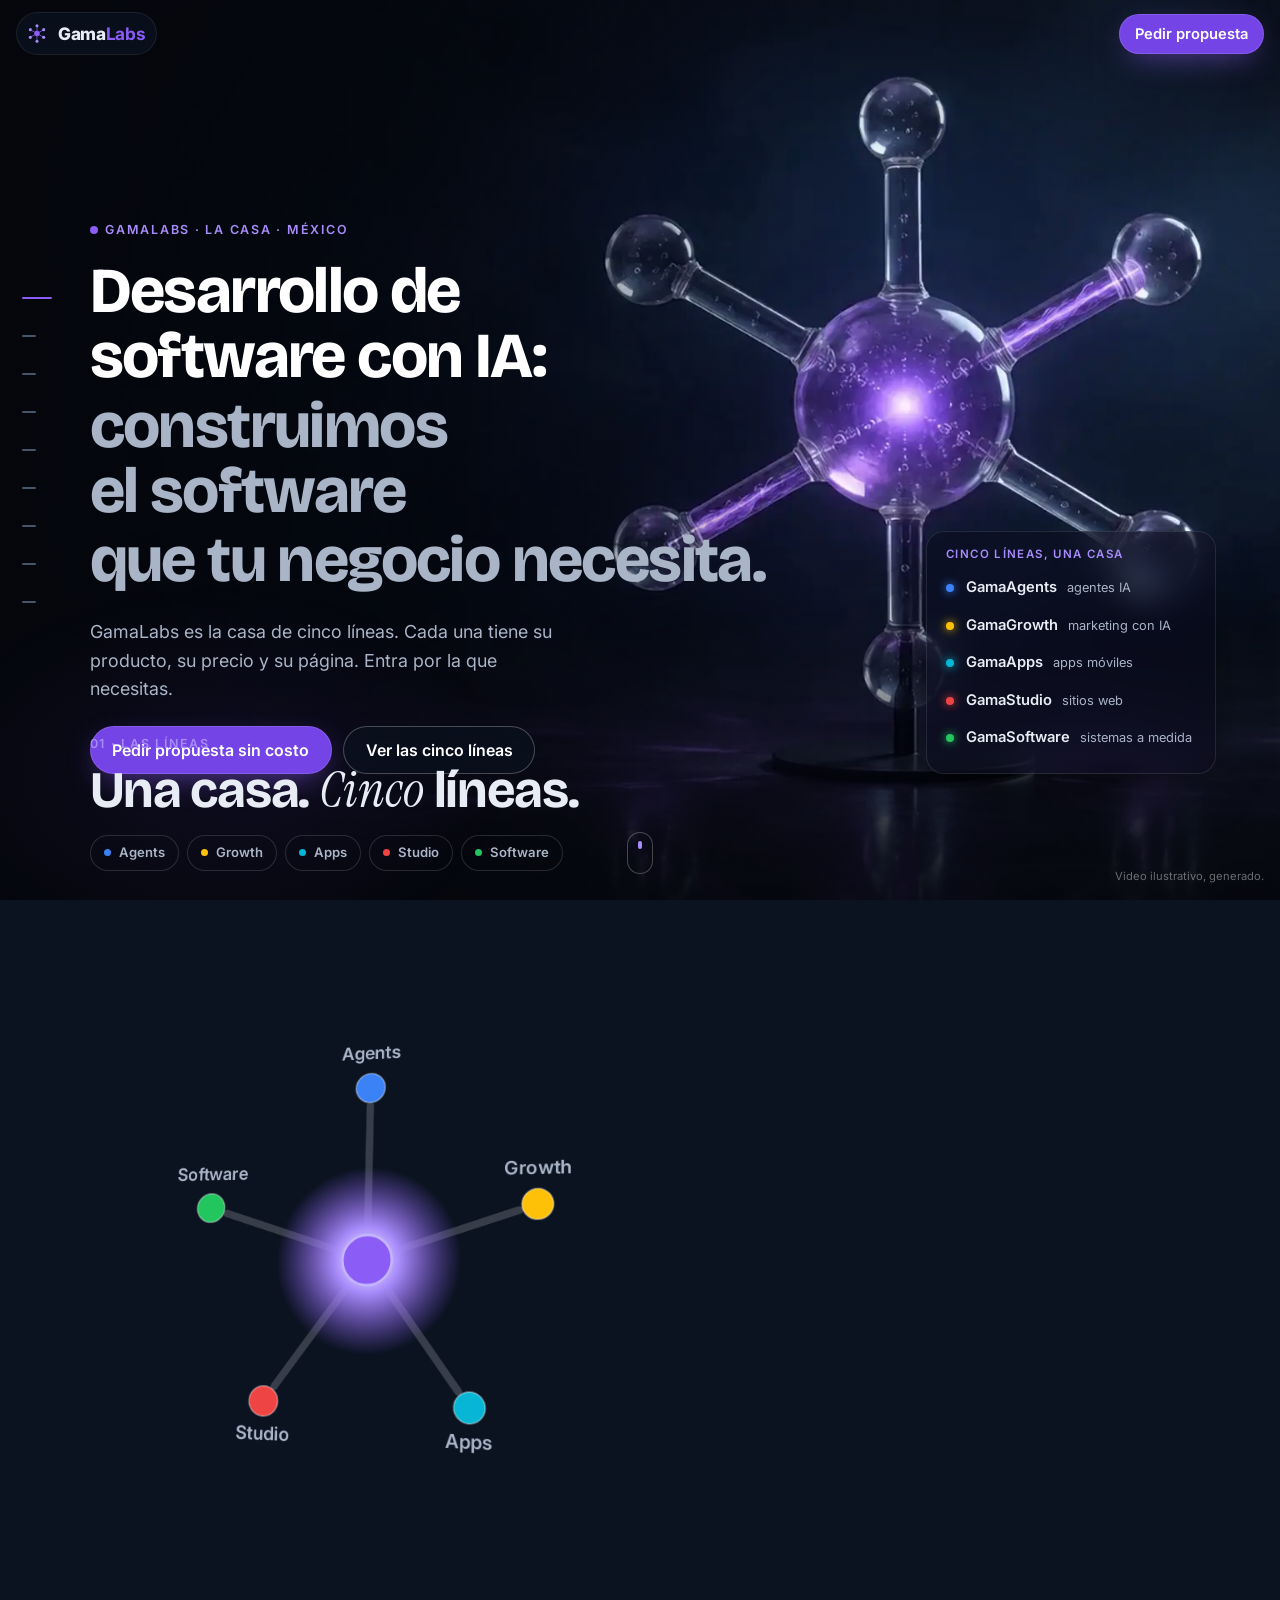
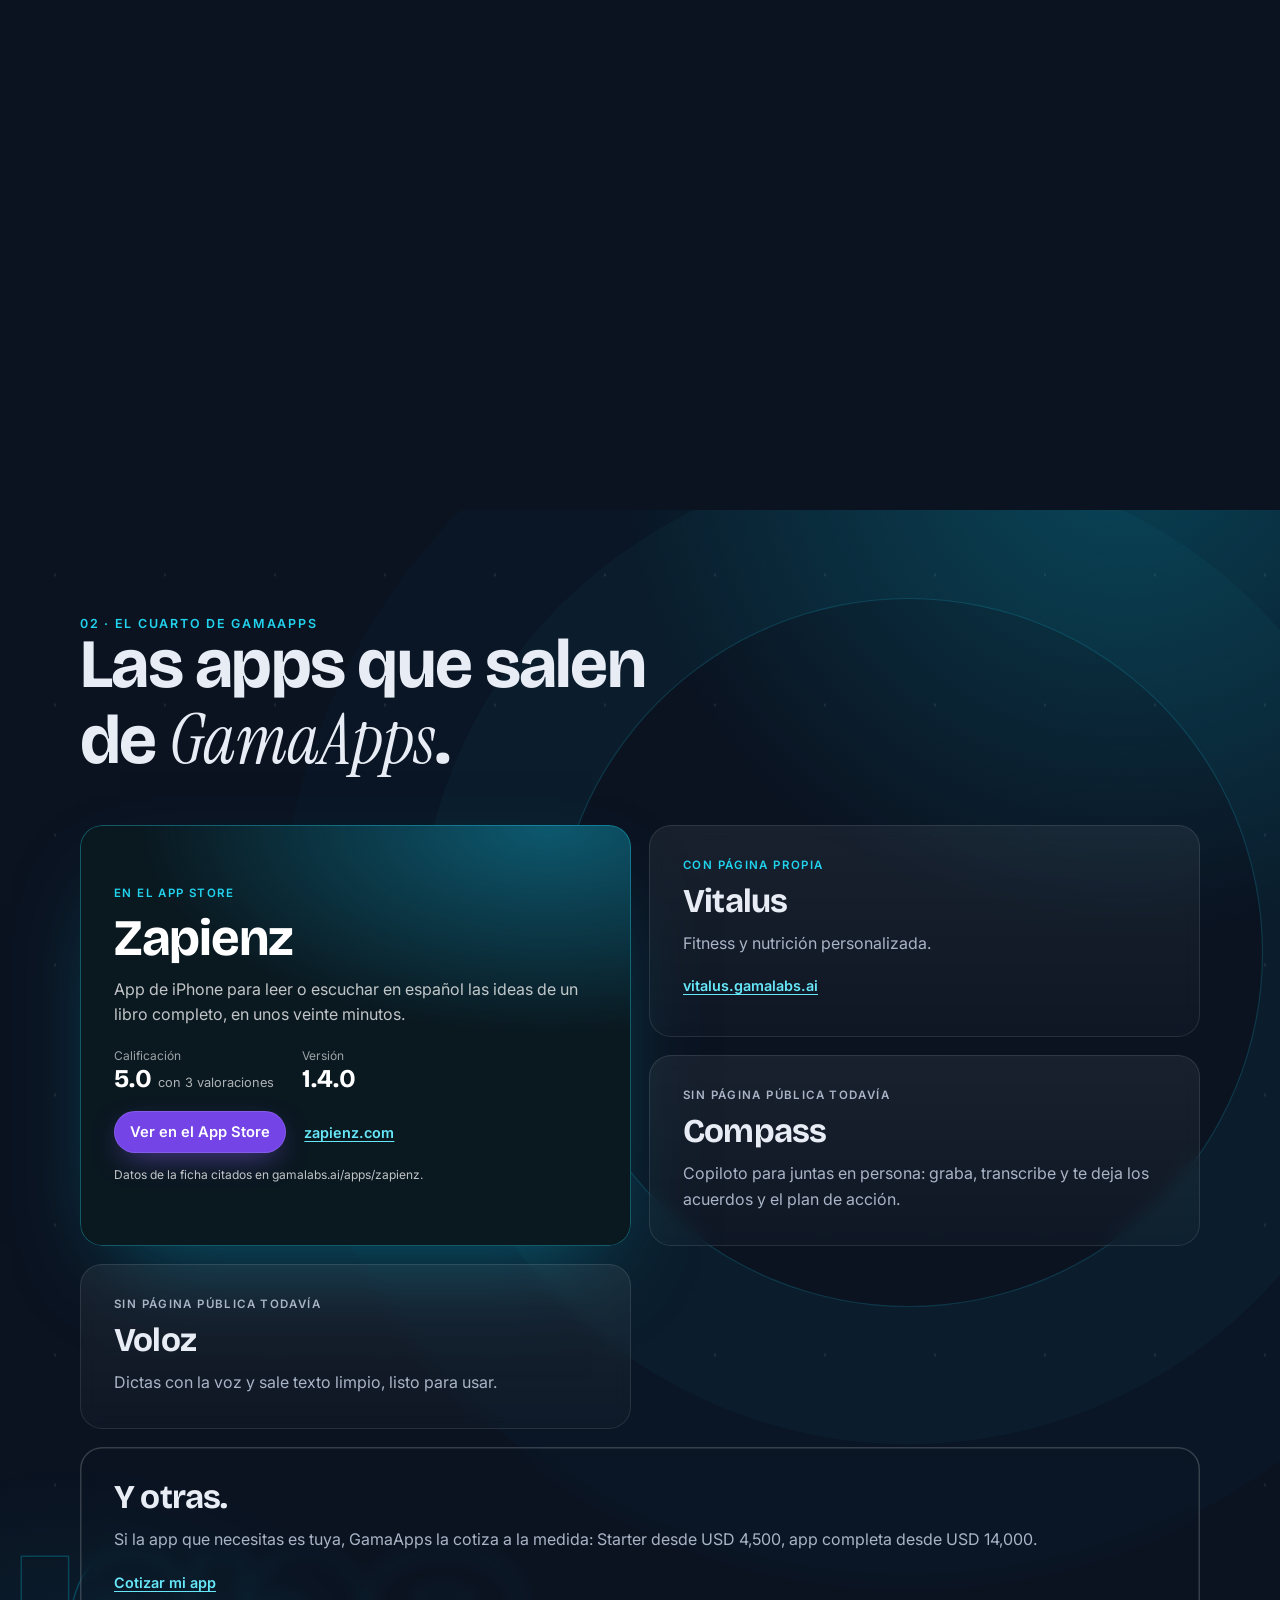
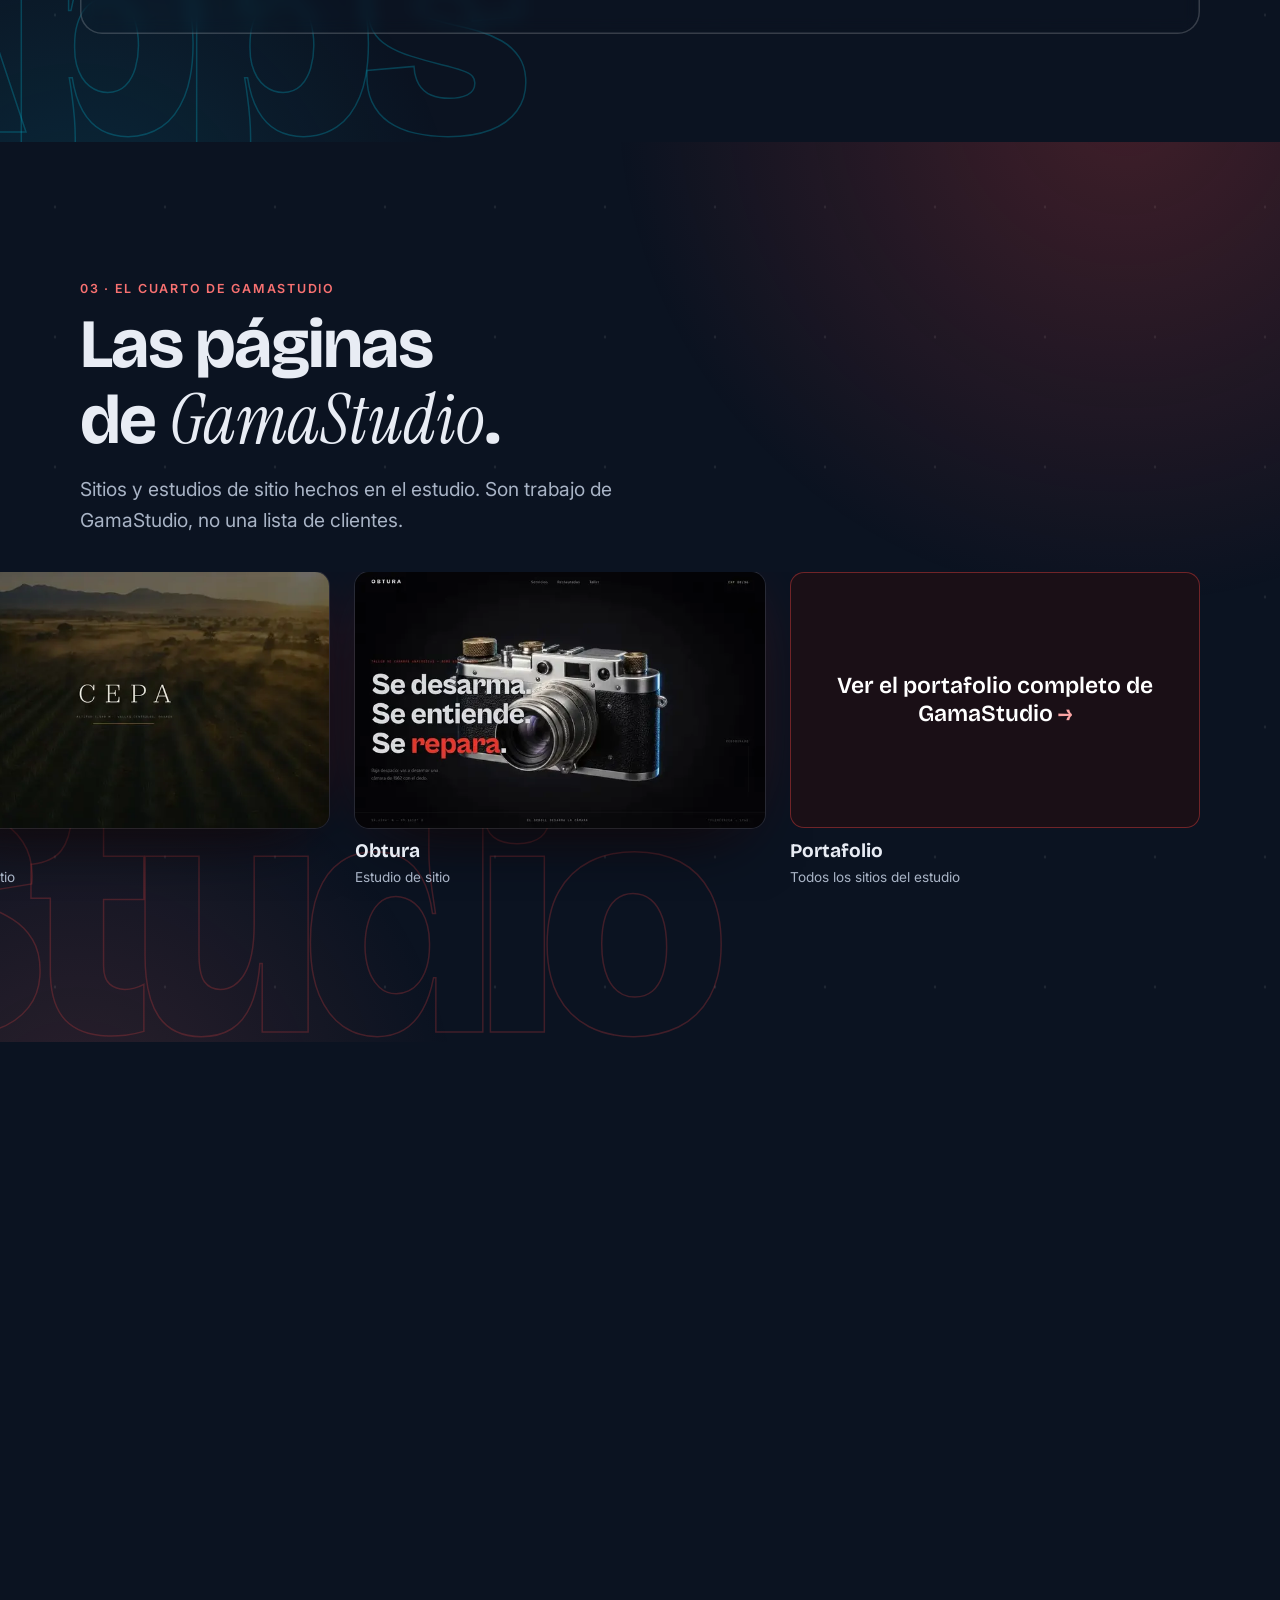
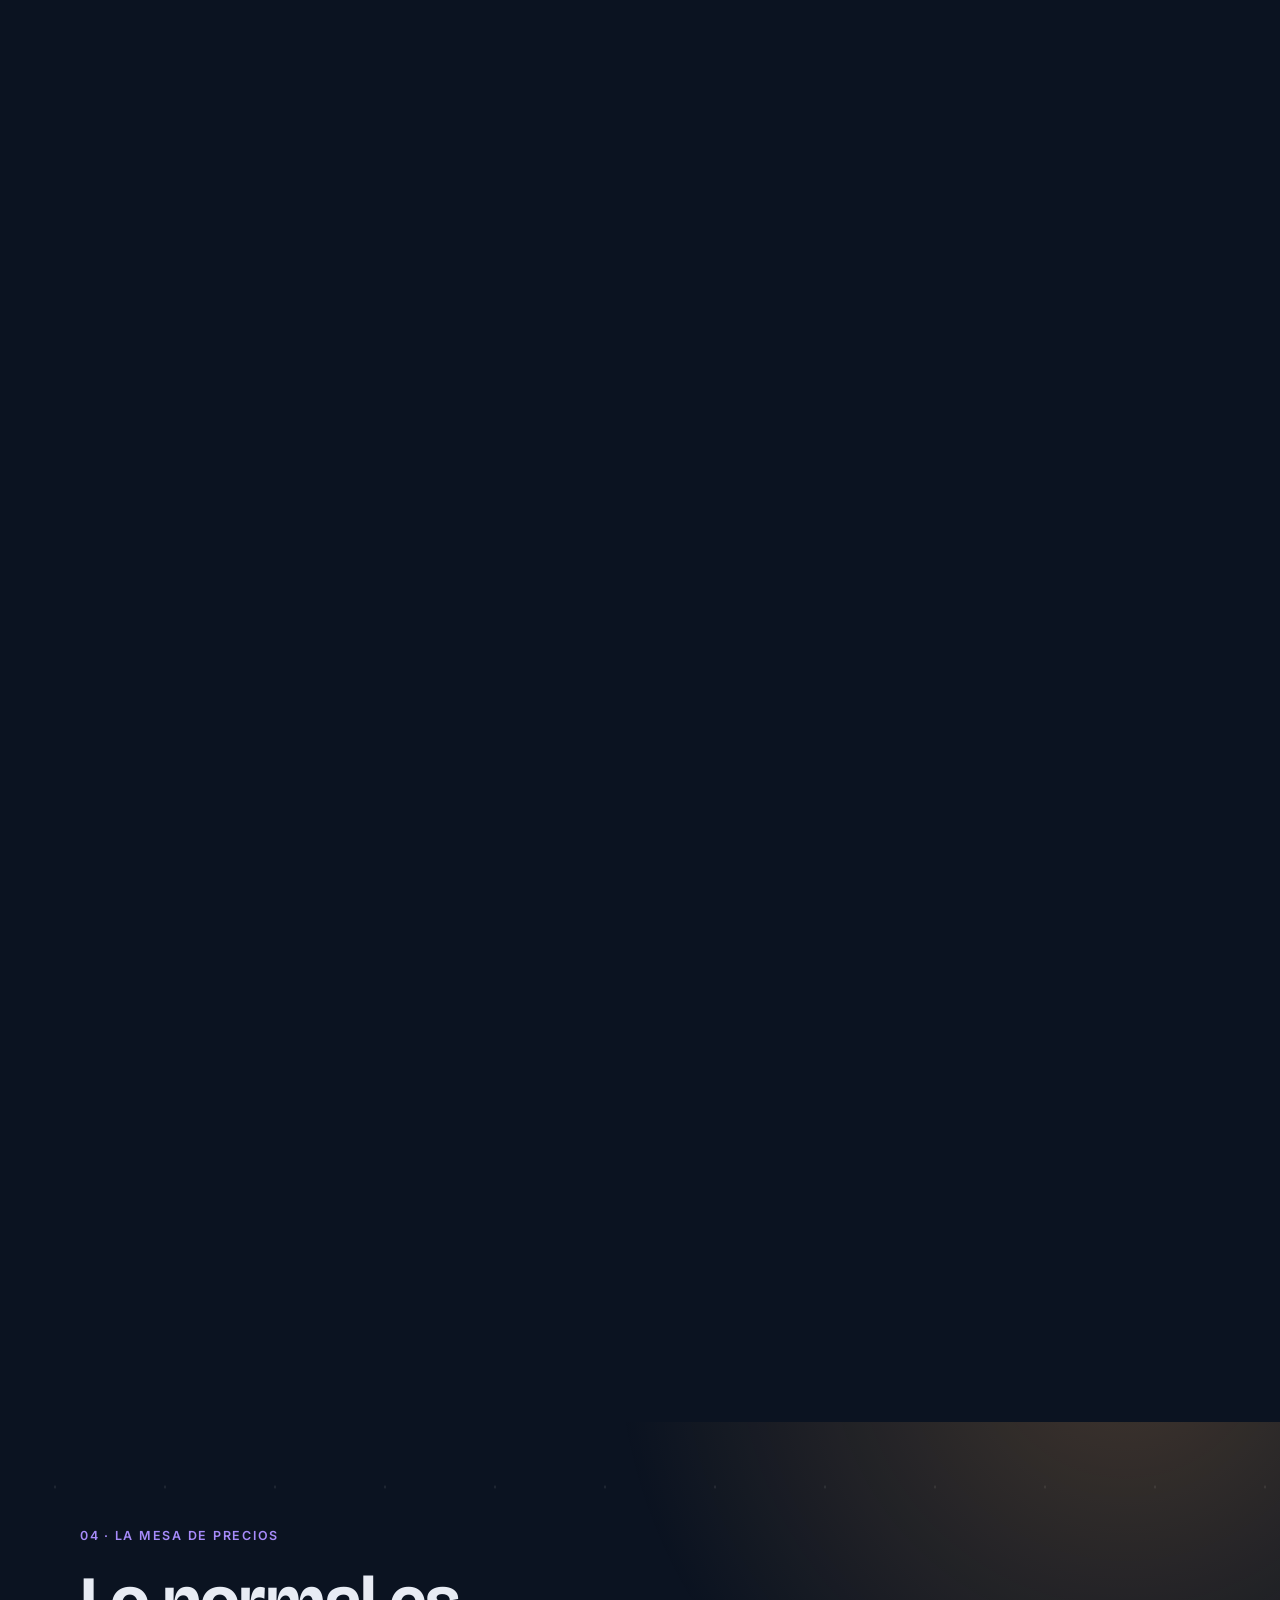
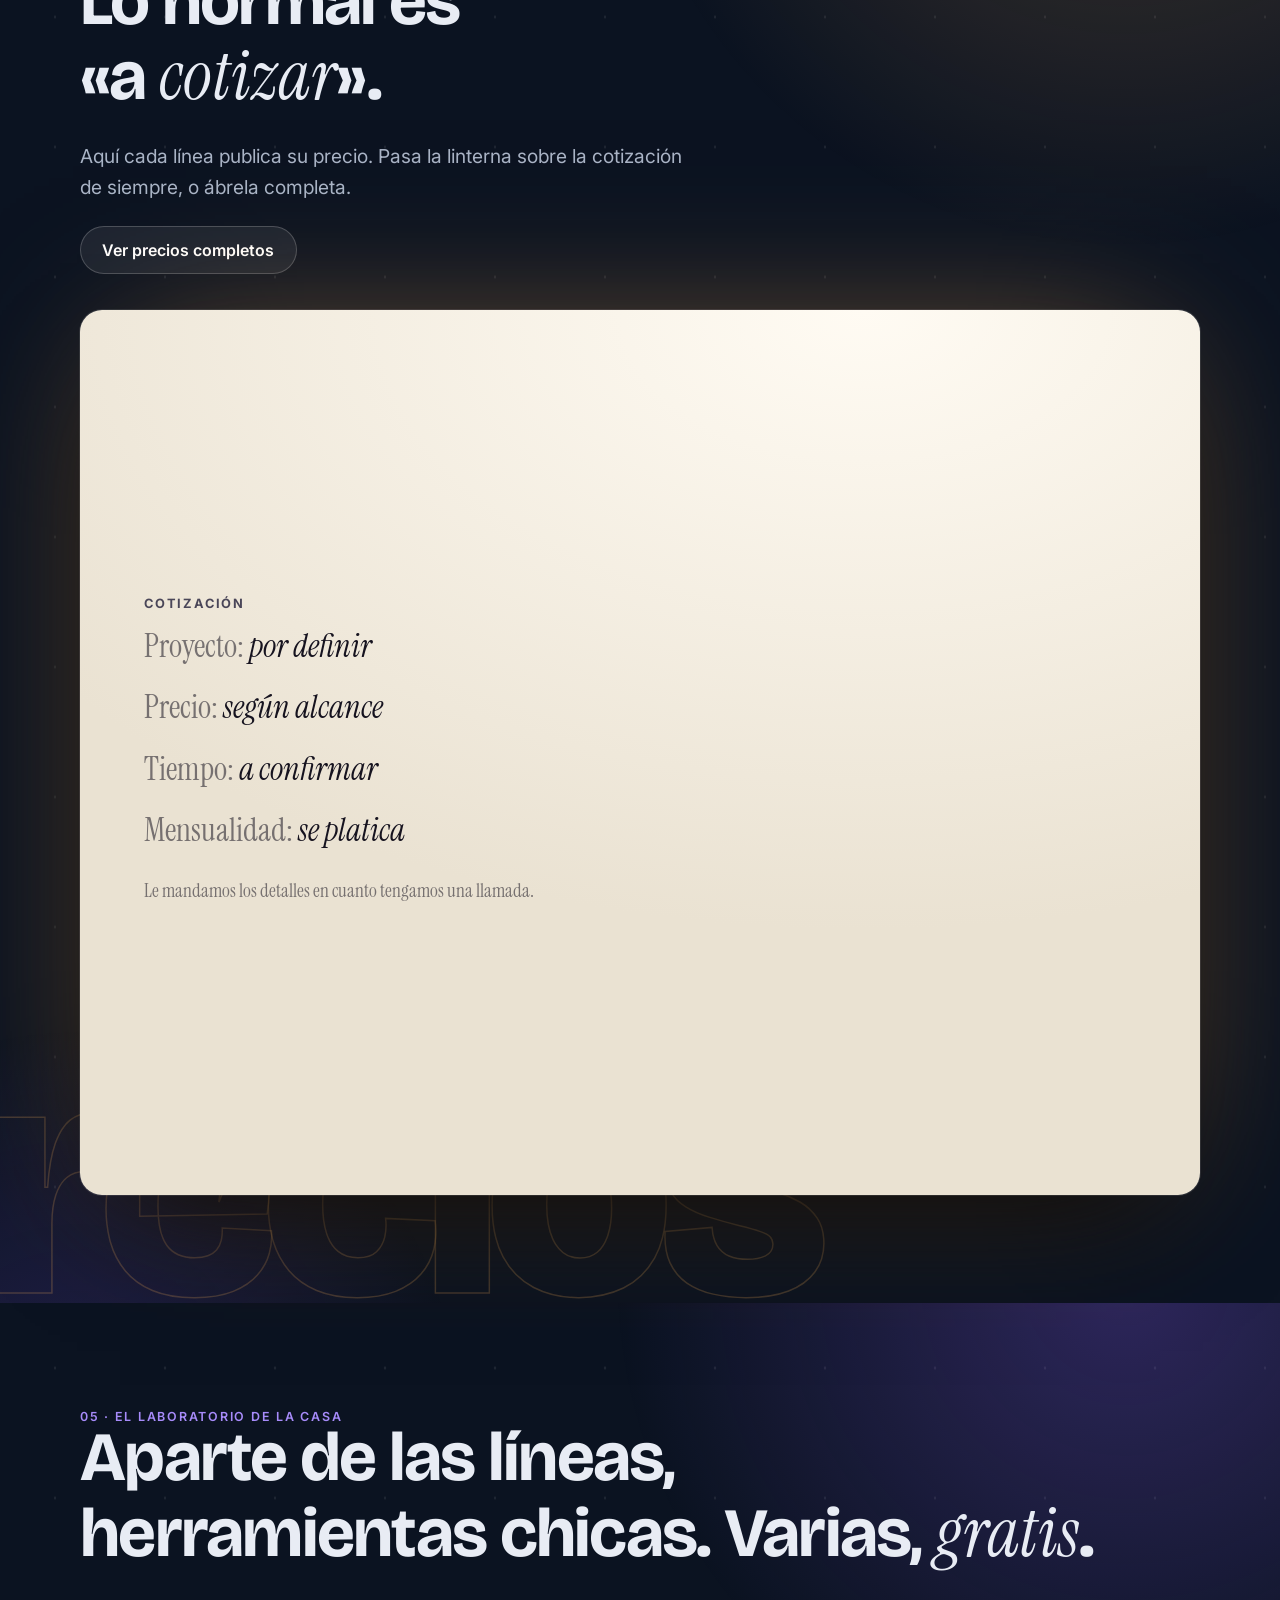
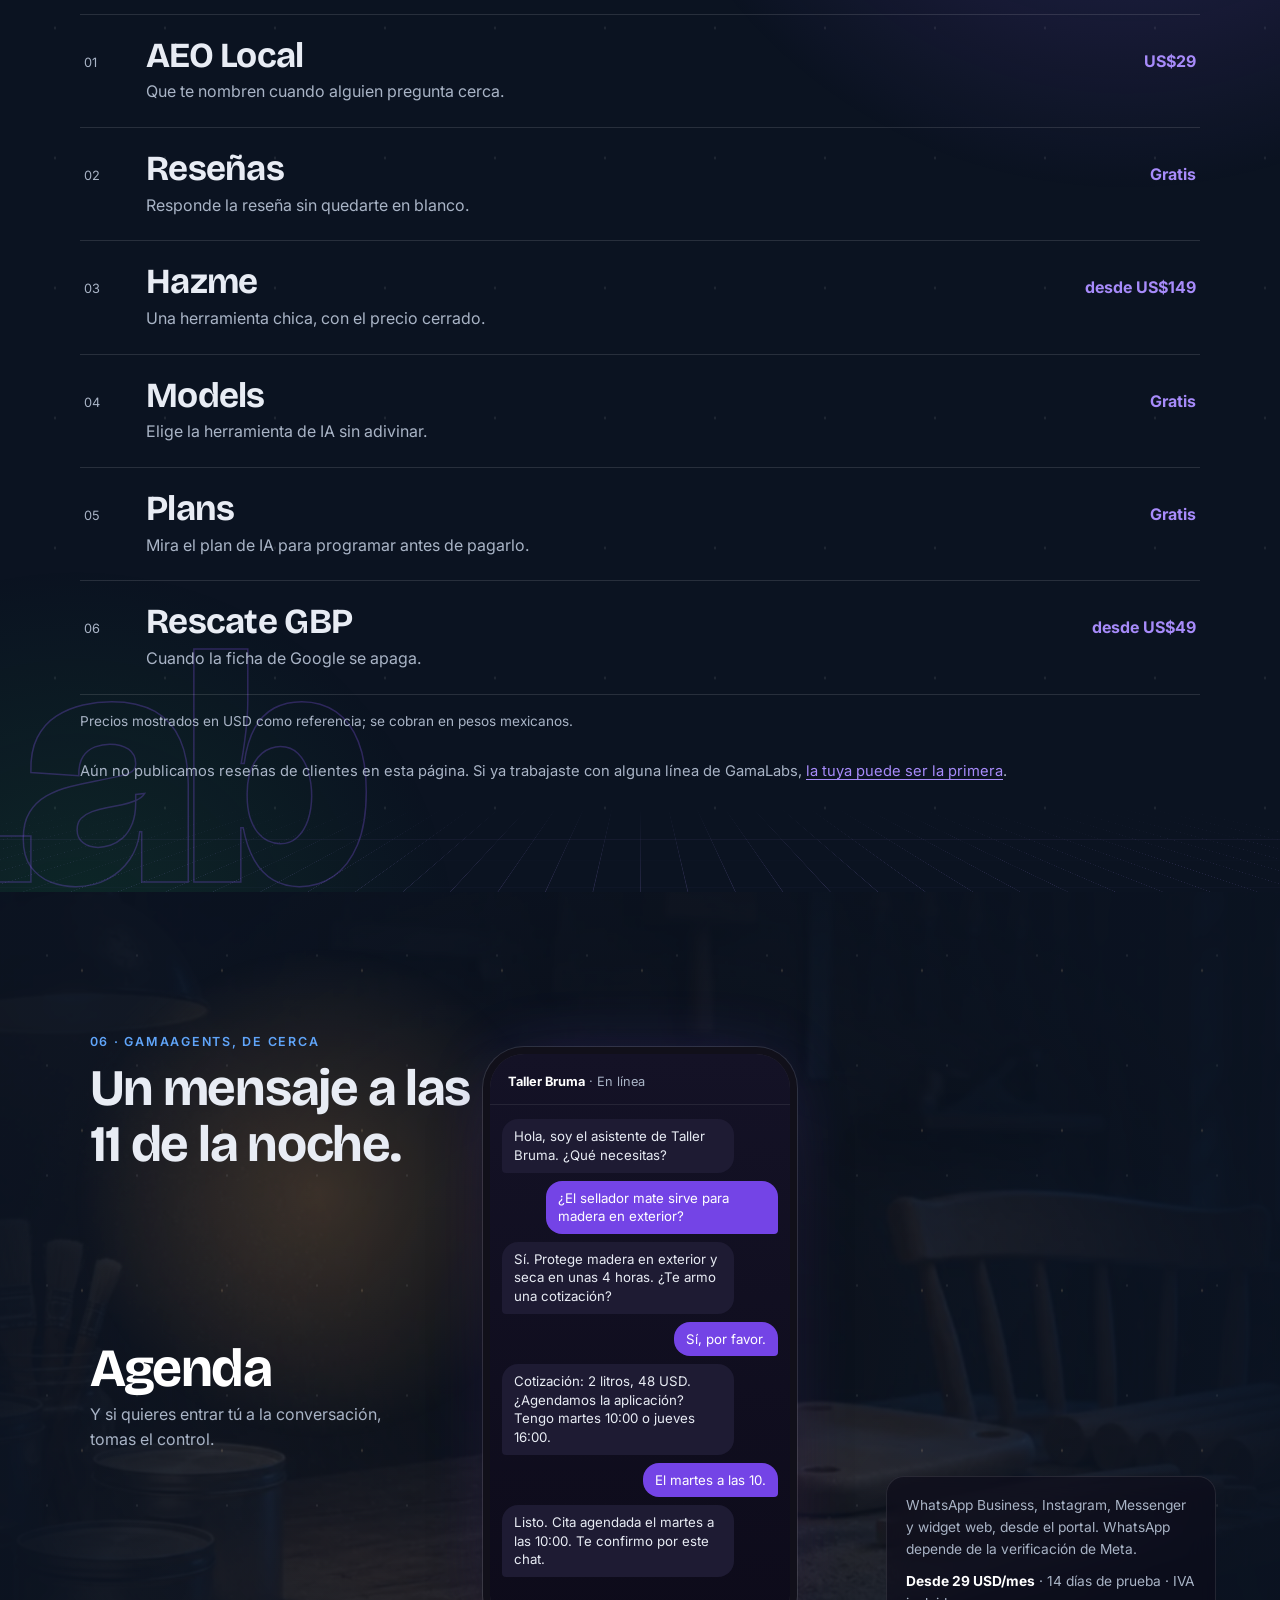
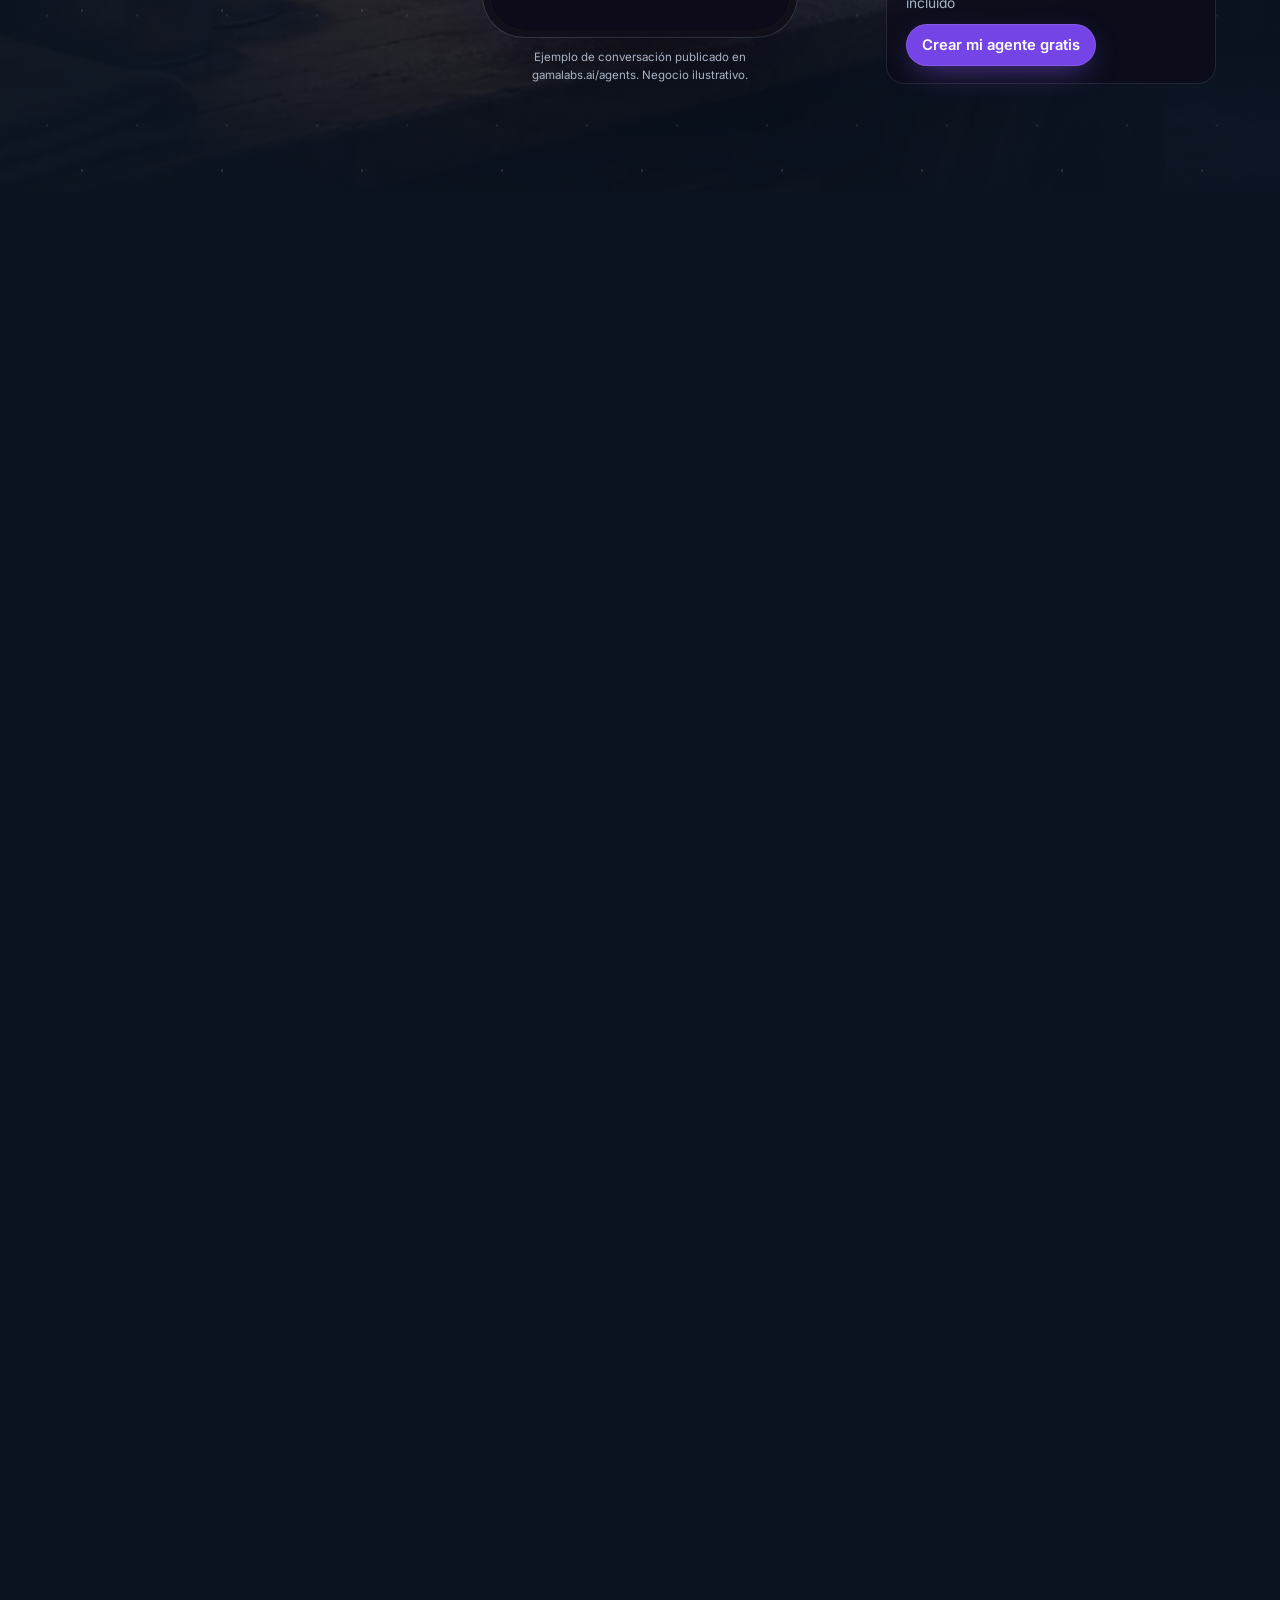
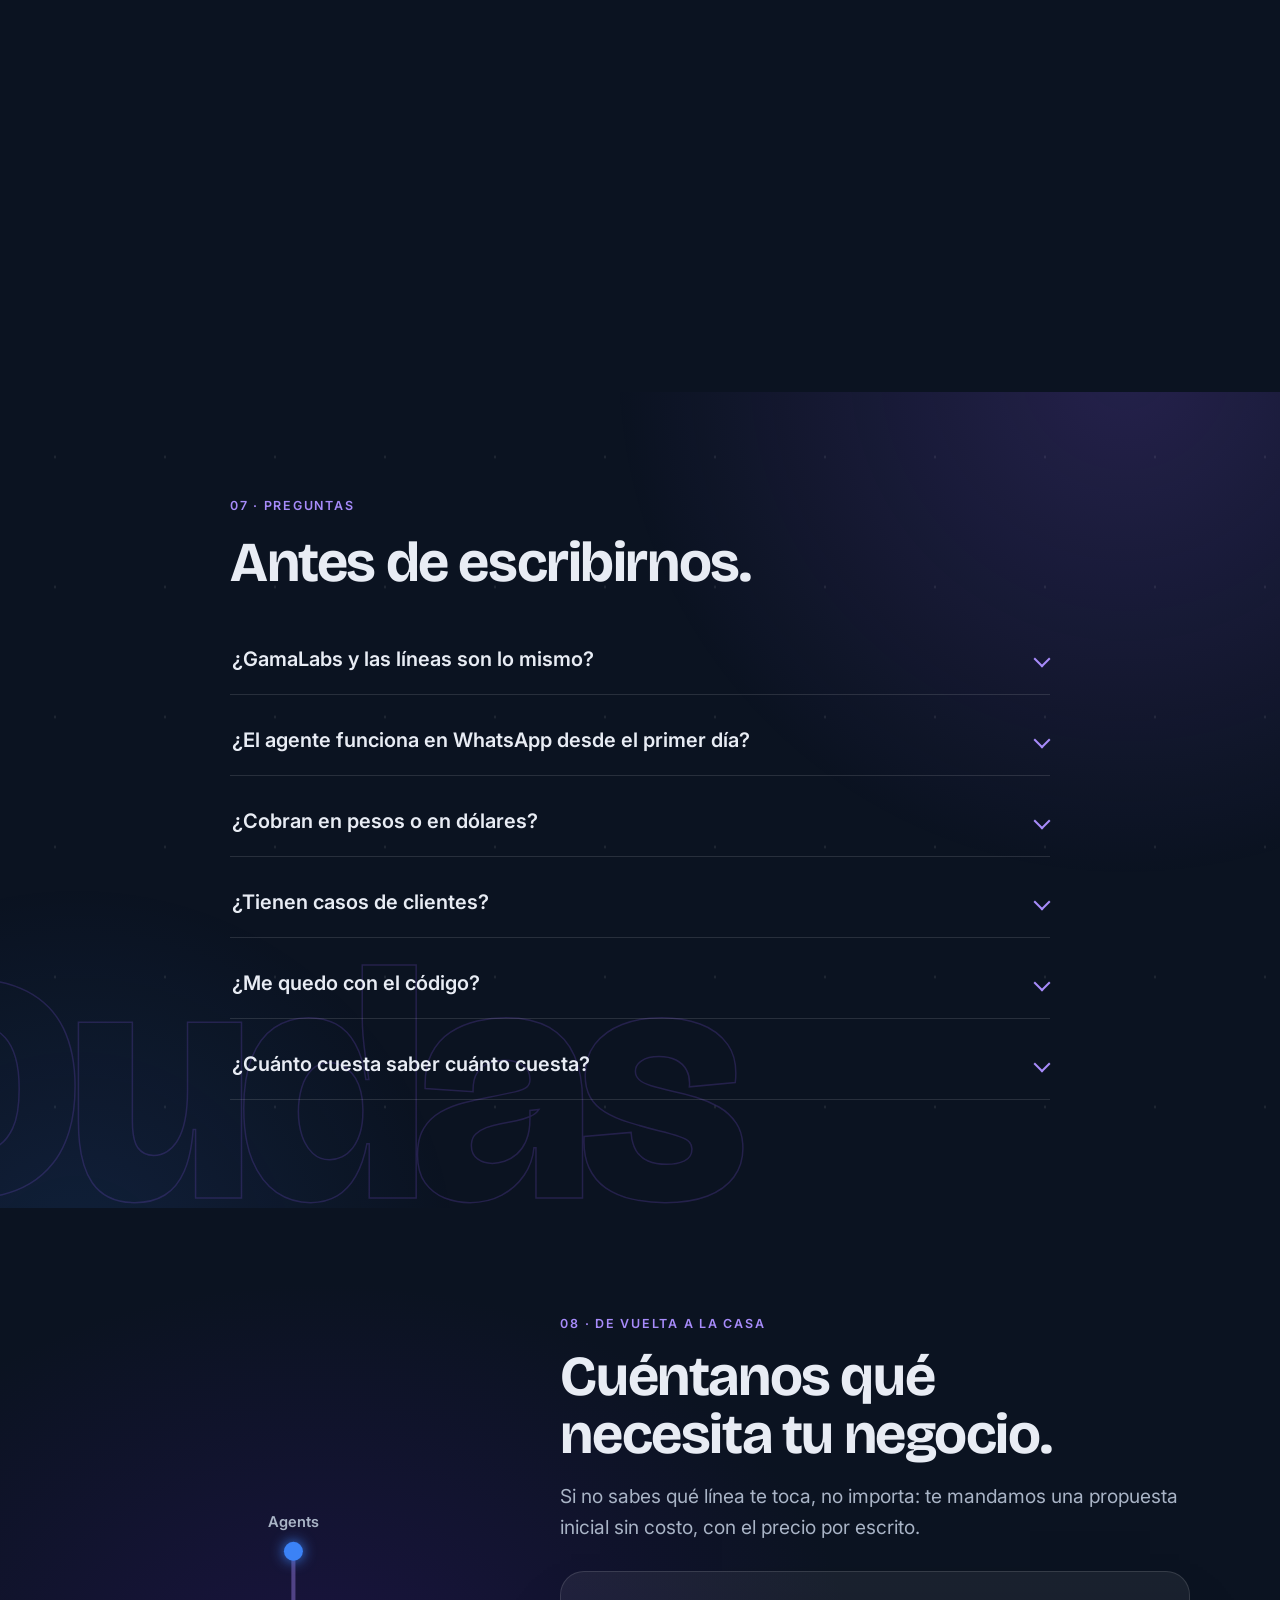
==== commit d47ec28c: "Favicon.ico y apple-touch-icon de la identidad nueva; links absolutos de iconos Co-Authored-By: Clau" ====
--- a/index.html
+++ b/index.html
@@ -7,7 +7,9 @@
 <meta name="description" content="GamaLabs, casa de software con IA en México, con cinco líneas: GamaAgents, GamaGrowth, GamaApps, GamaStudio y GamaSoftware, cada una con su precio publicado.">
 <link rel="canonical" href="https://gamalabs.ai/">
 <meta name="theme-color" content="#0B1321">
-<link rel="icon" href="favicon.svg" type="image/svg+xml">
+<link rel="icon" href="/favicon.svg" type="image/svg+xml">
+<link rel="icon" href="/favicon.ico" sizes="48x48">
+<link rel="apple-touch-icon" href="/apple-touch-icon.png">
 <meta property="og:type" content="website">
 <meta property="og:locale" content="es_MX">
 <meta property="og:site_name" content="GamaLabs">
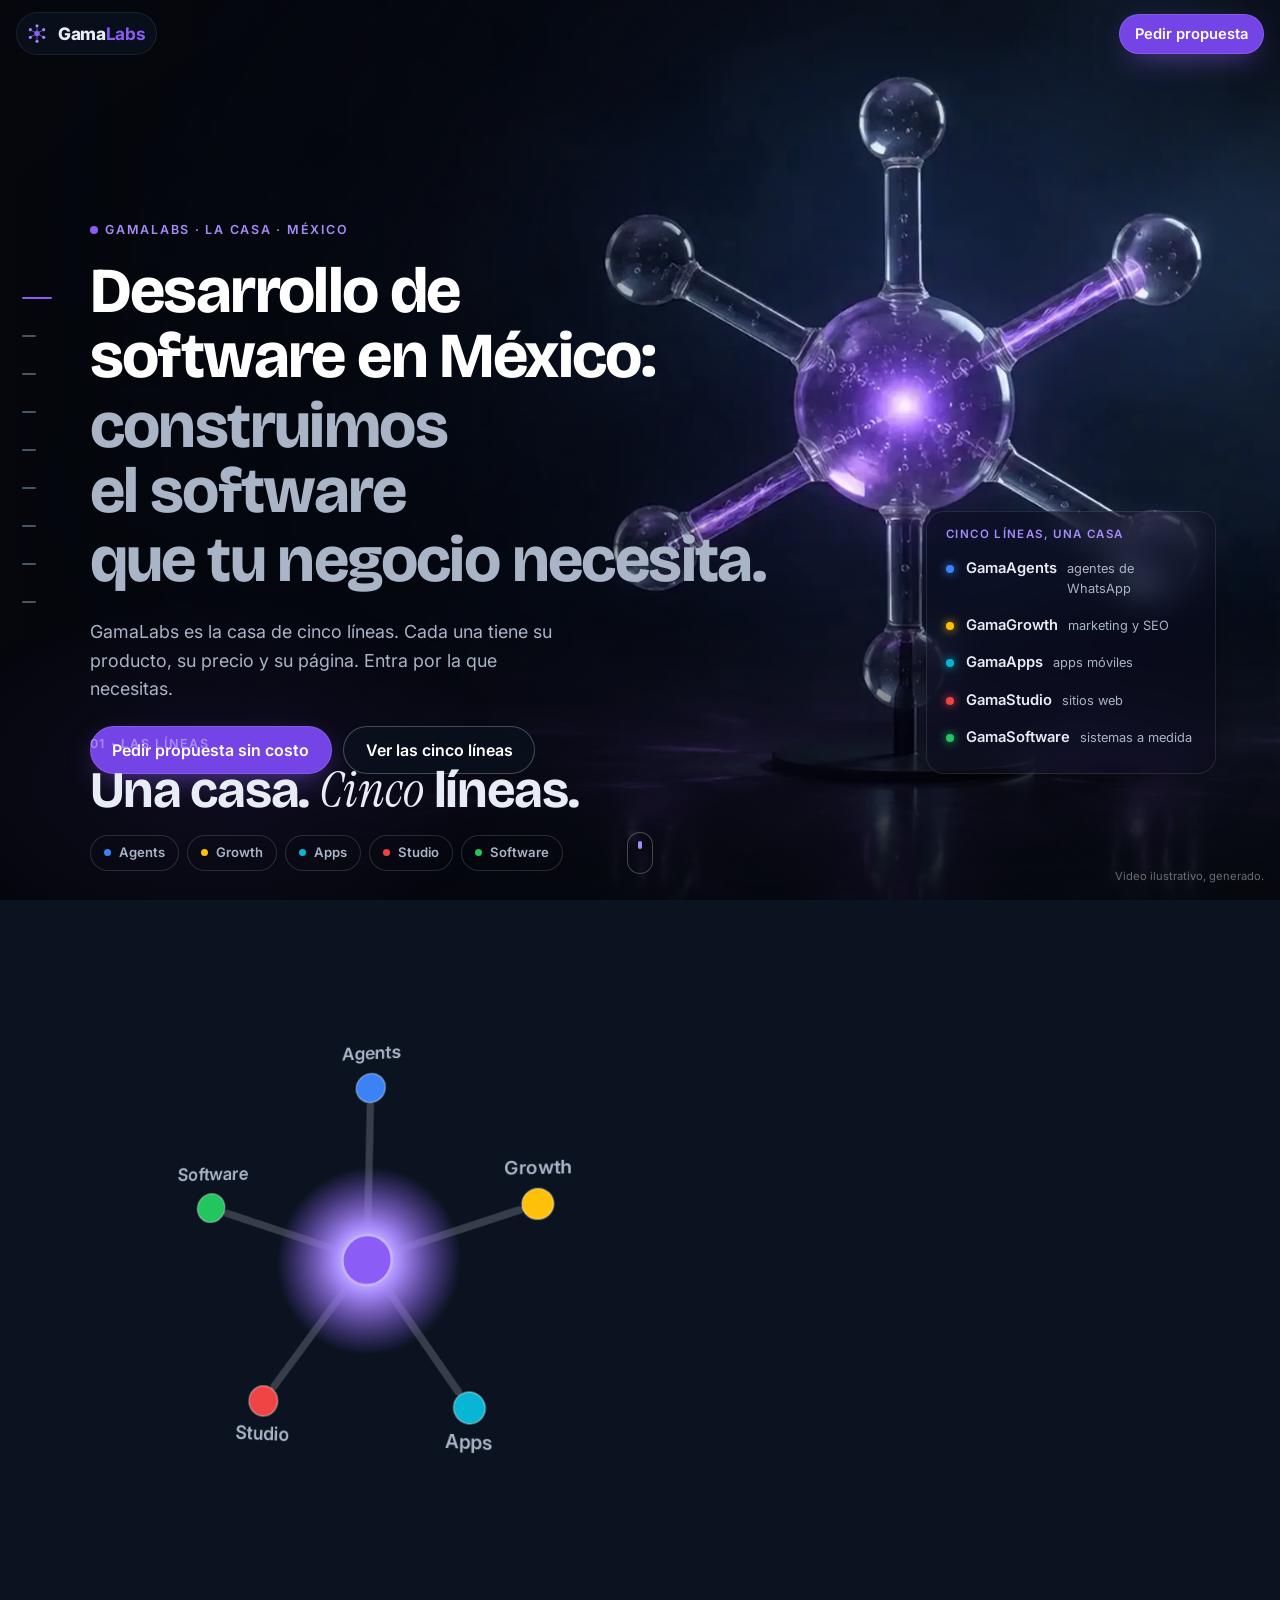
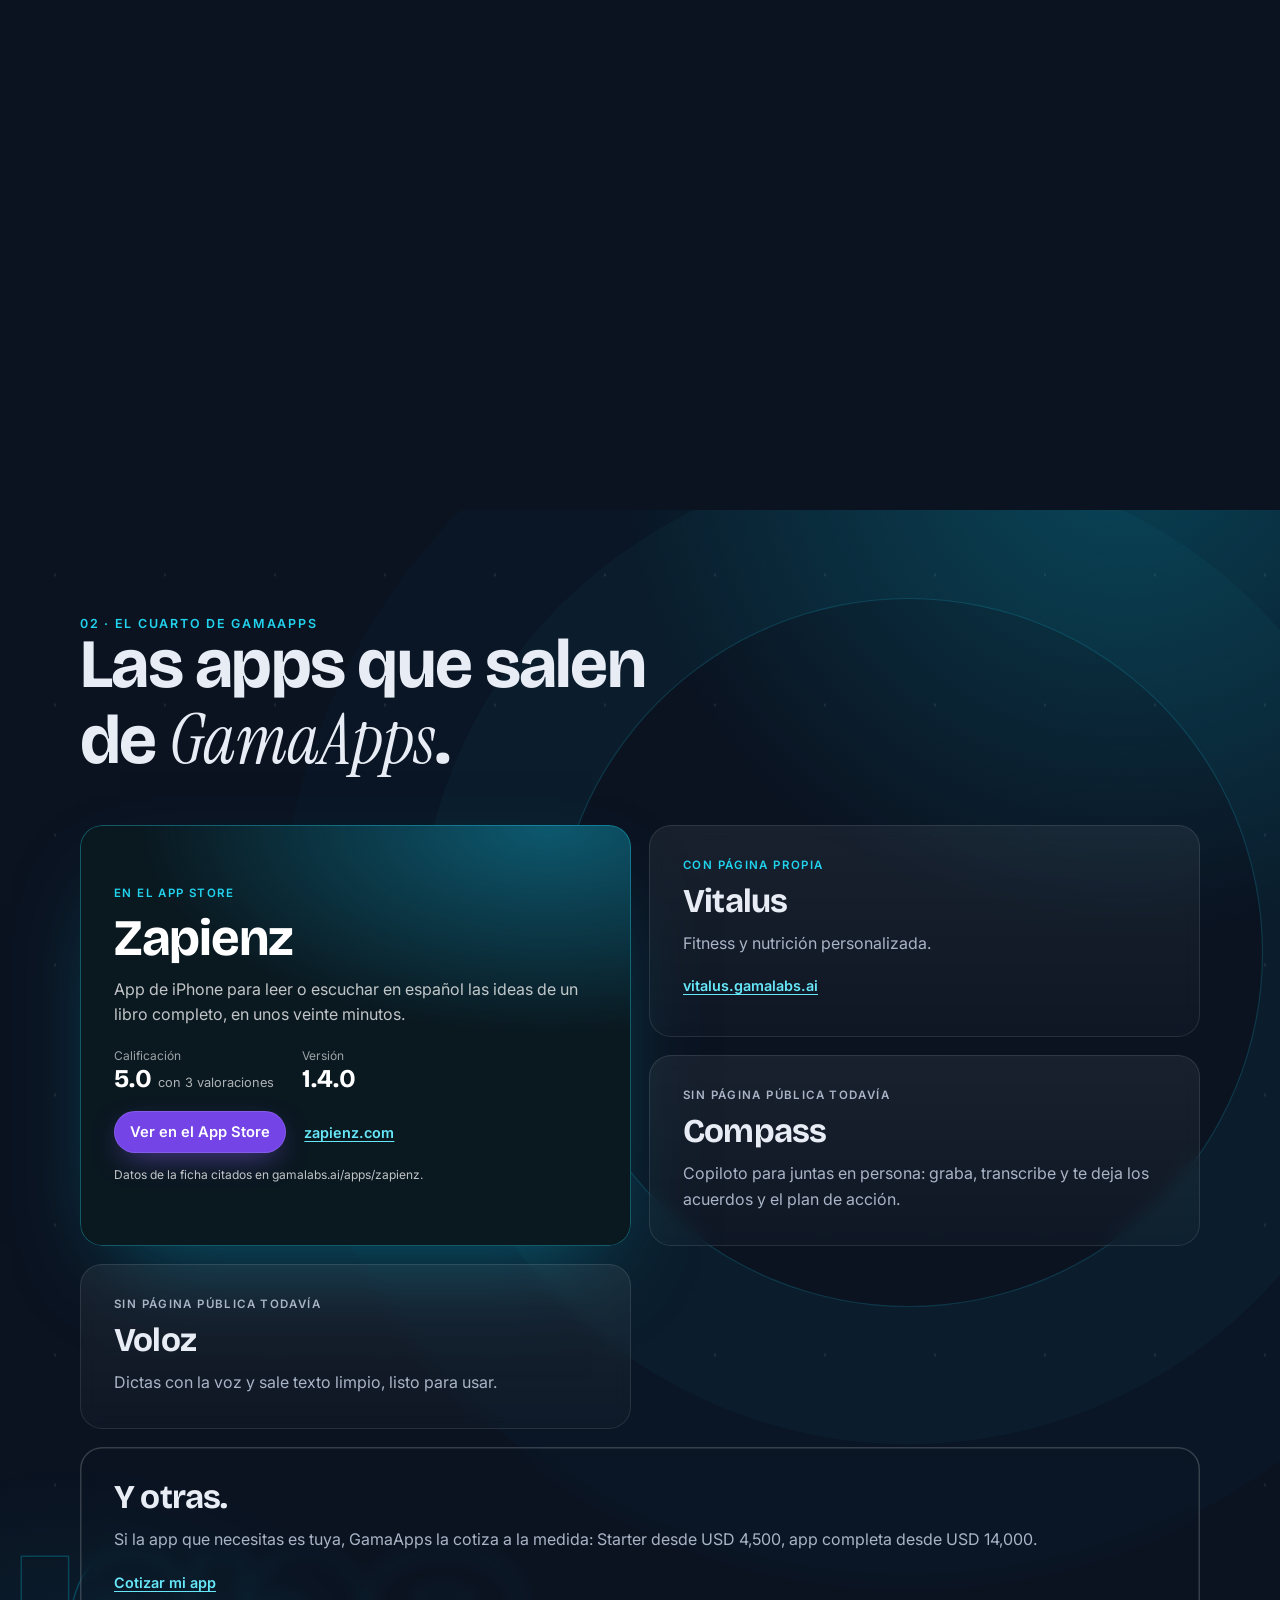
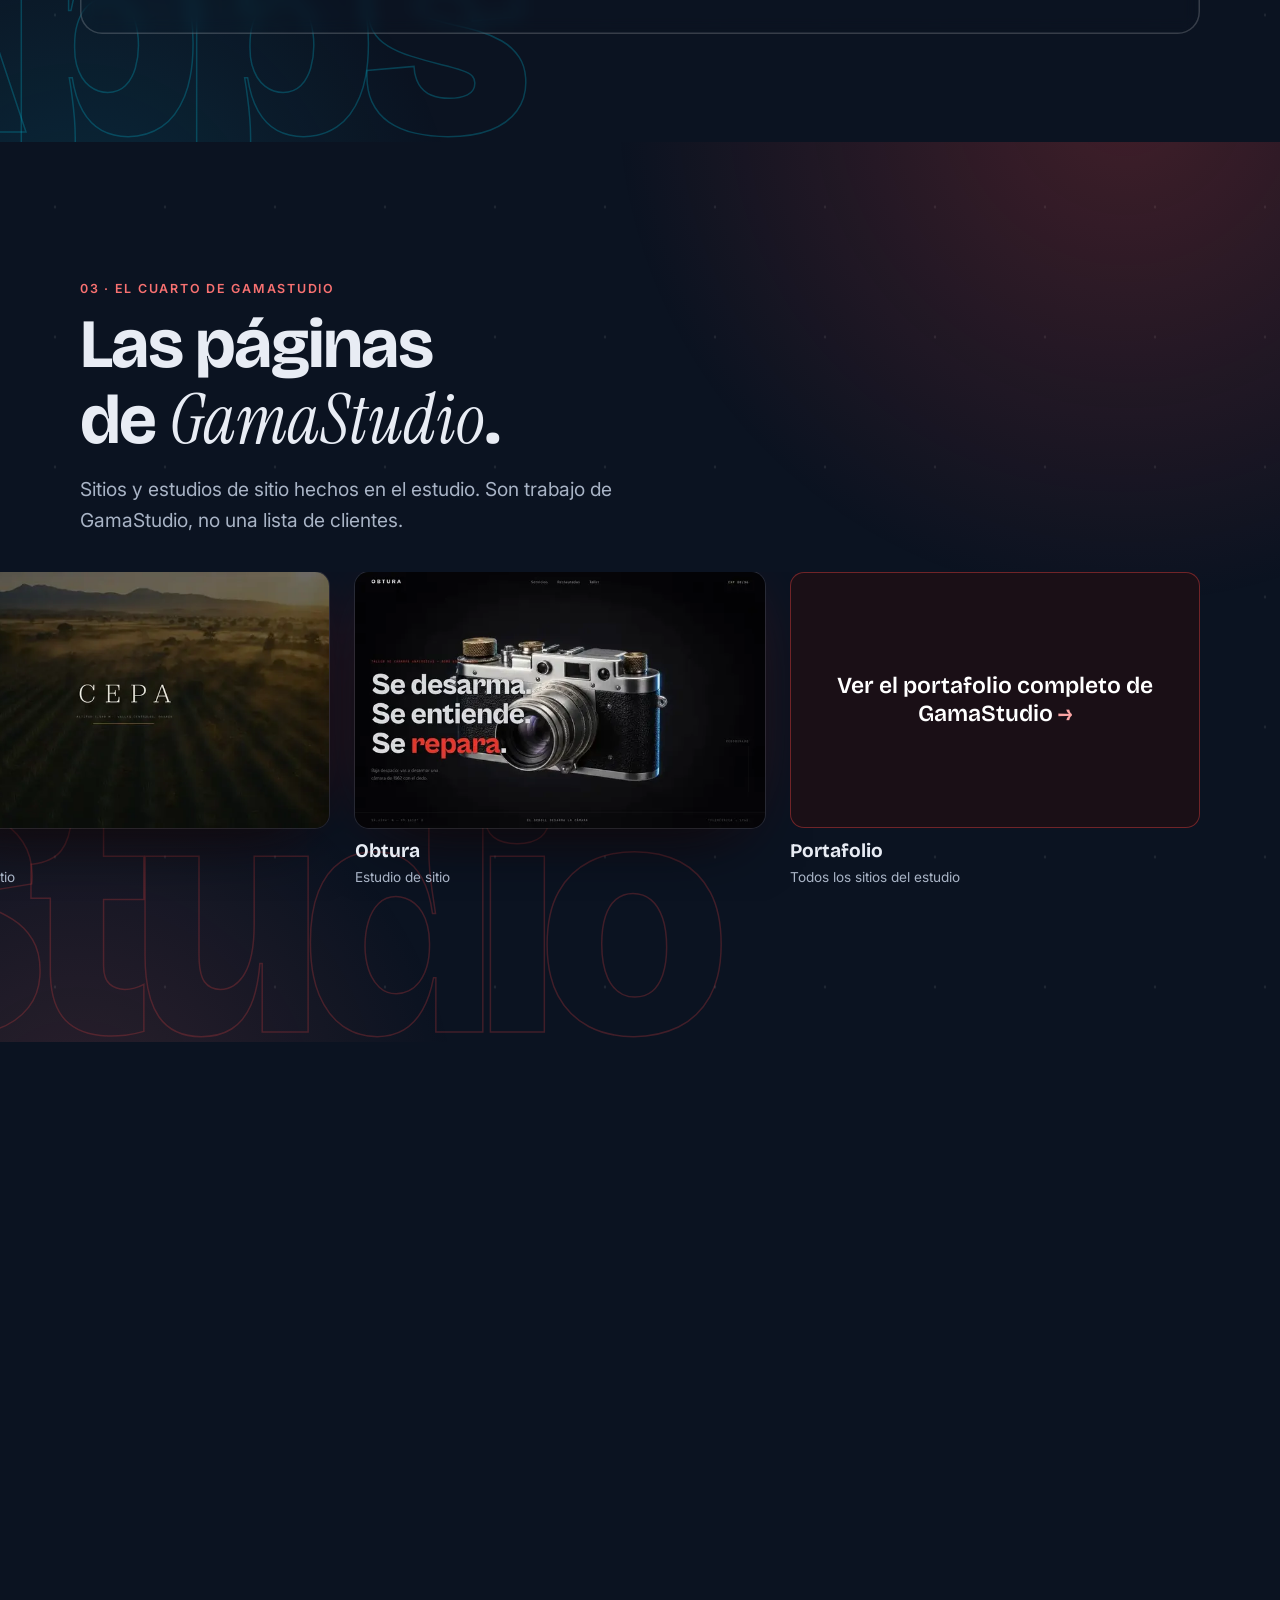
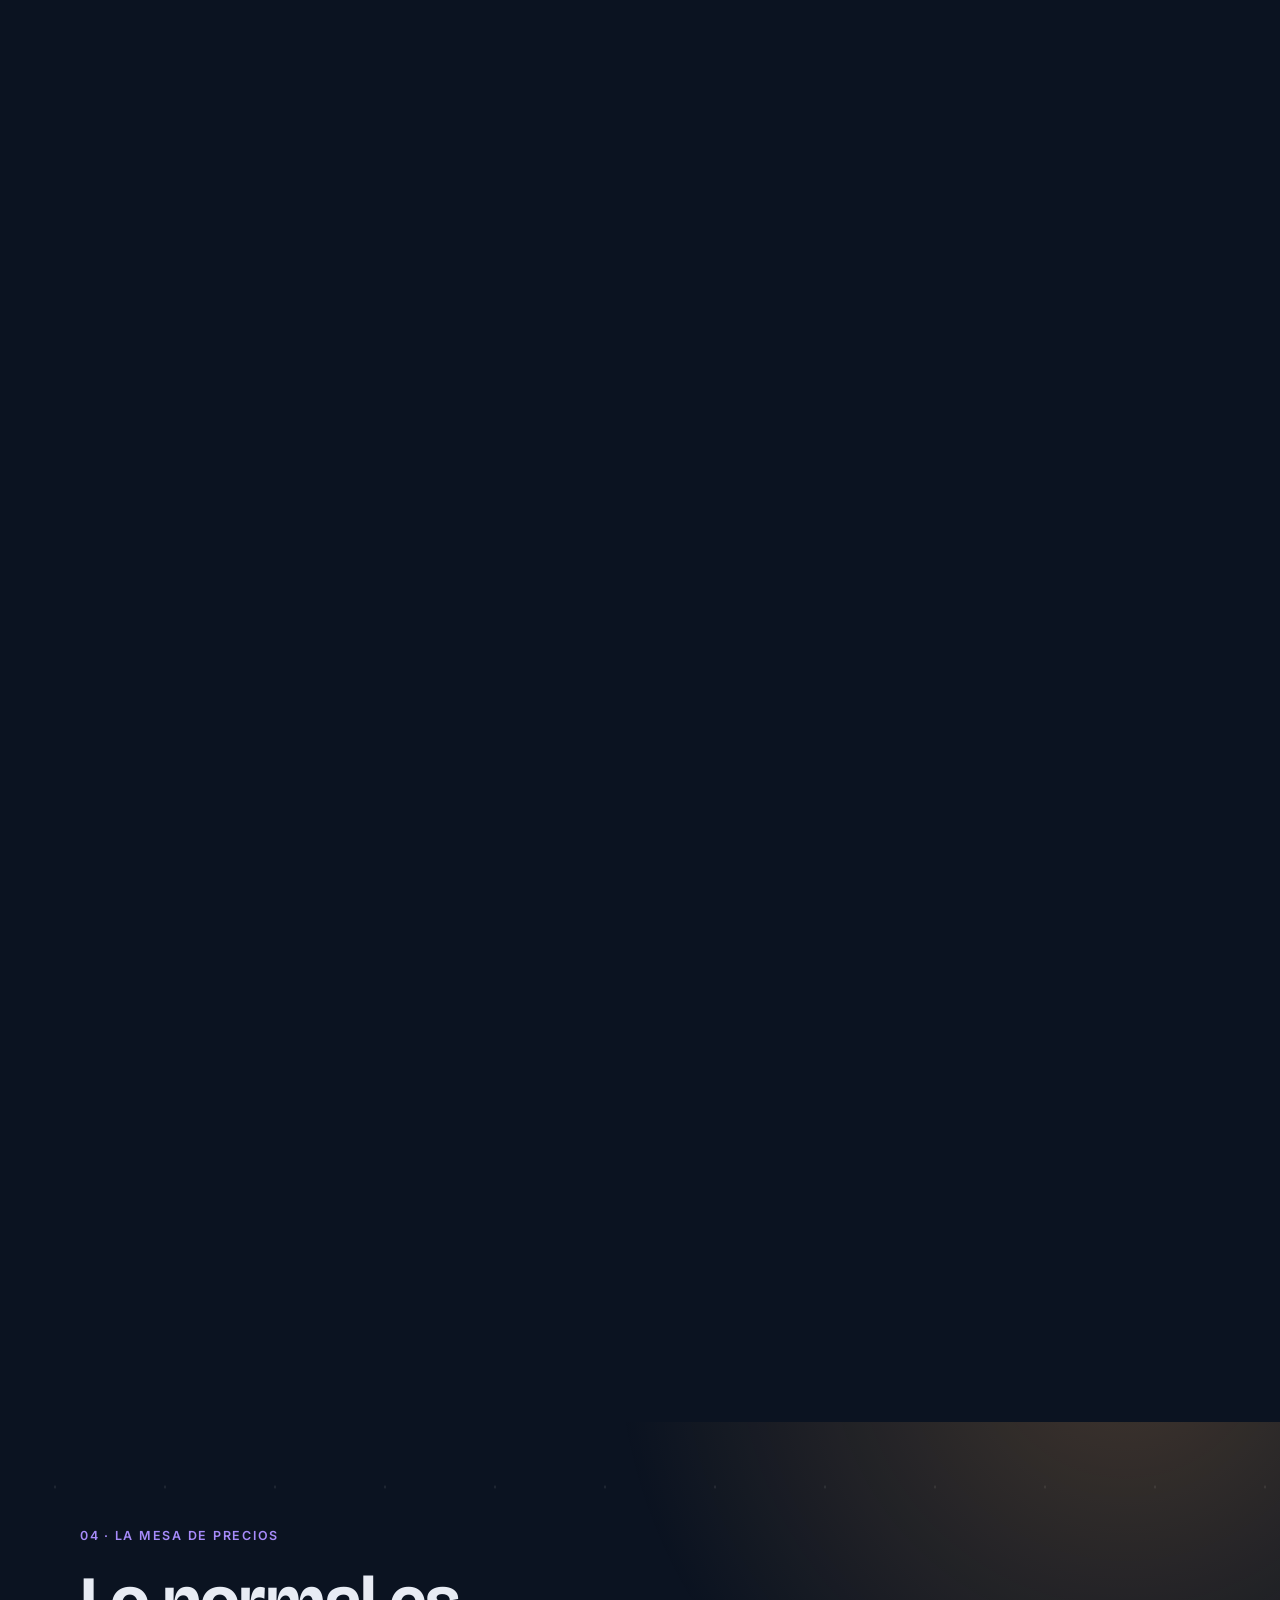
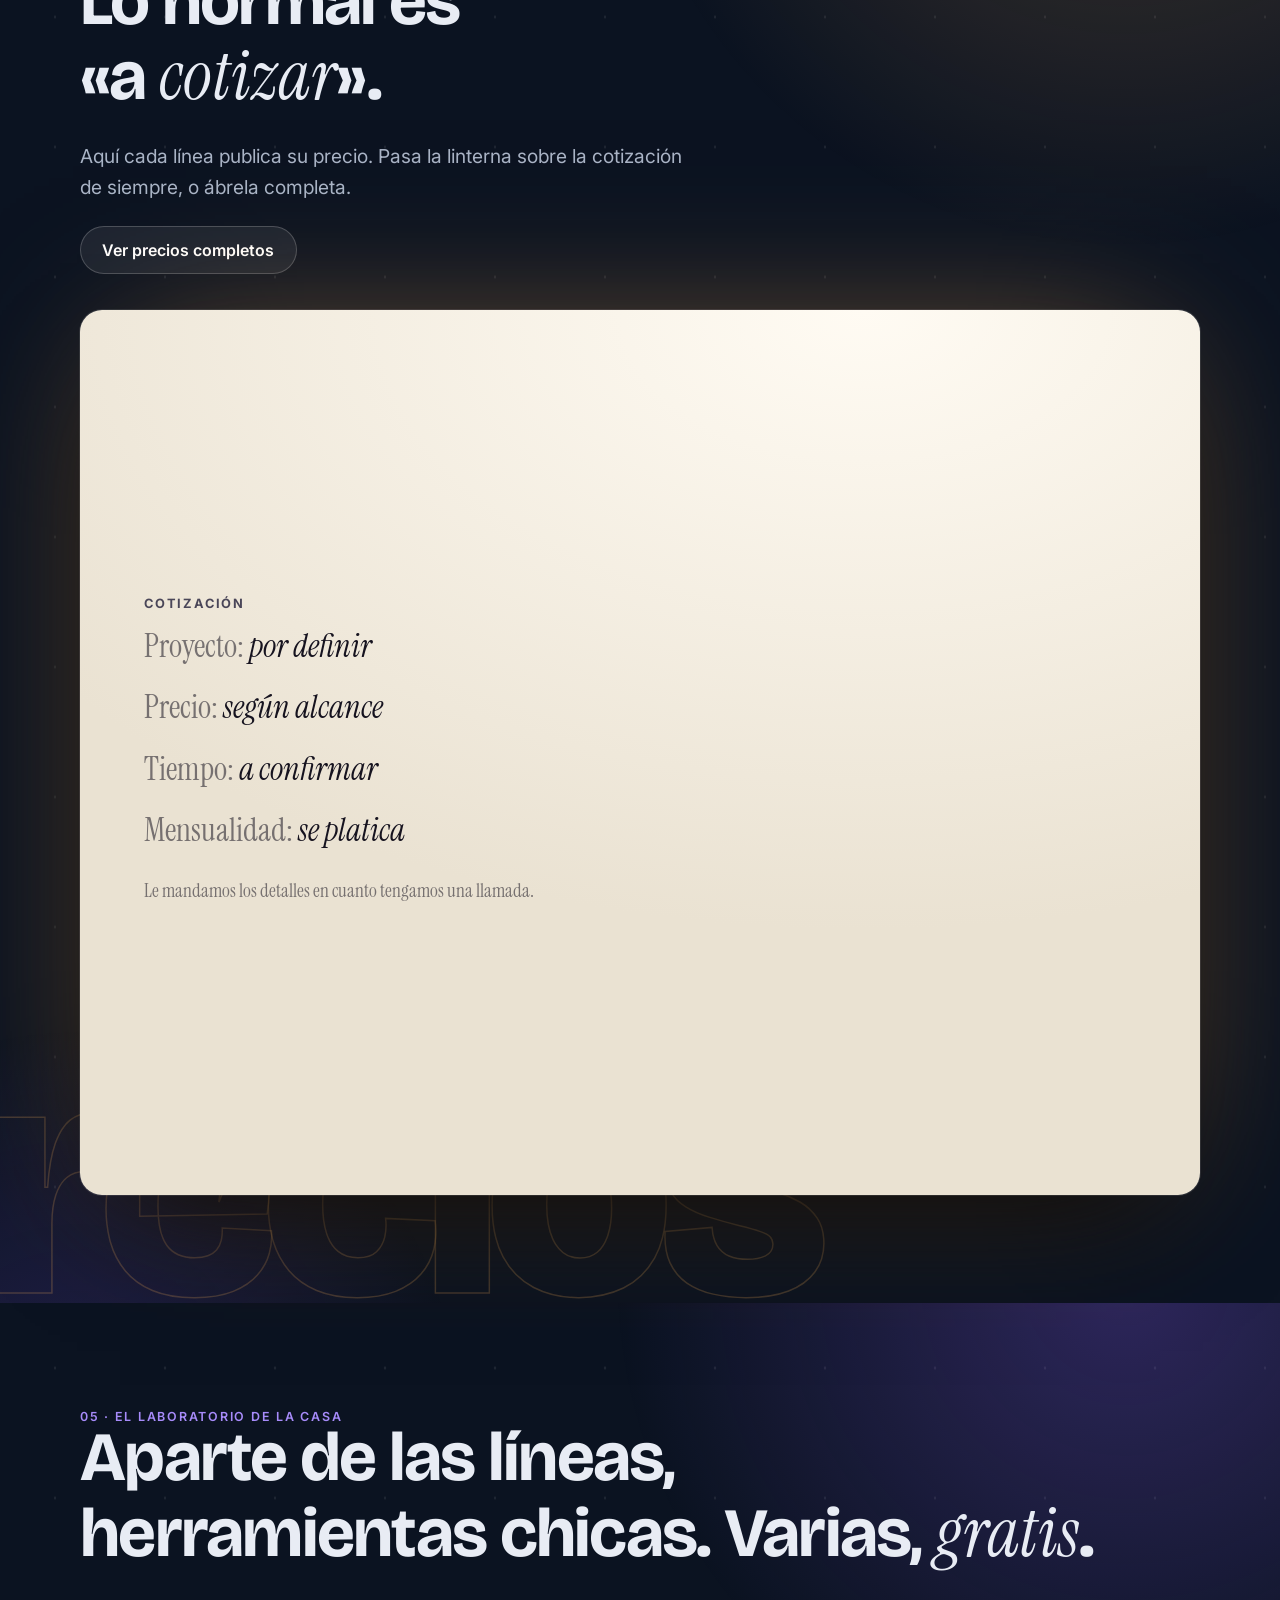
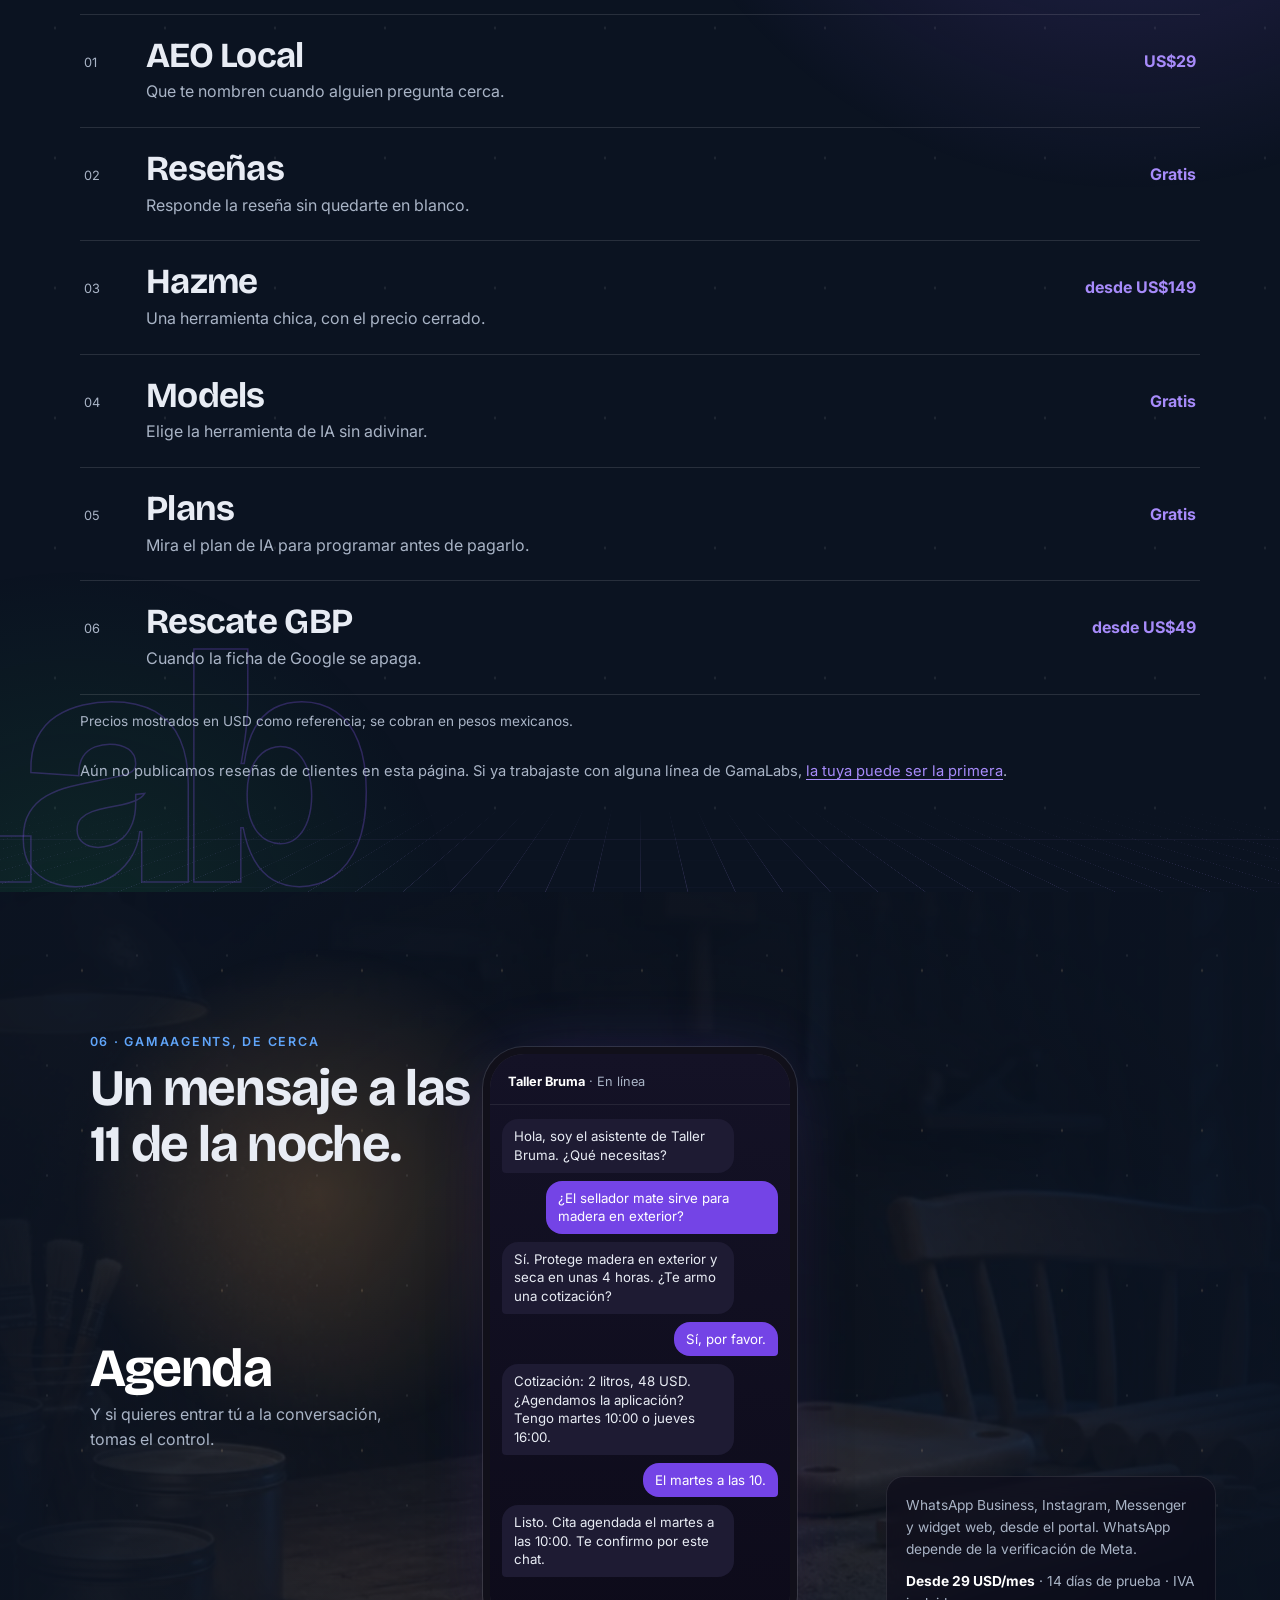
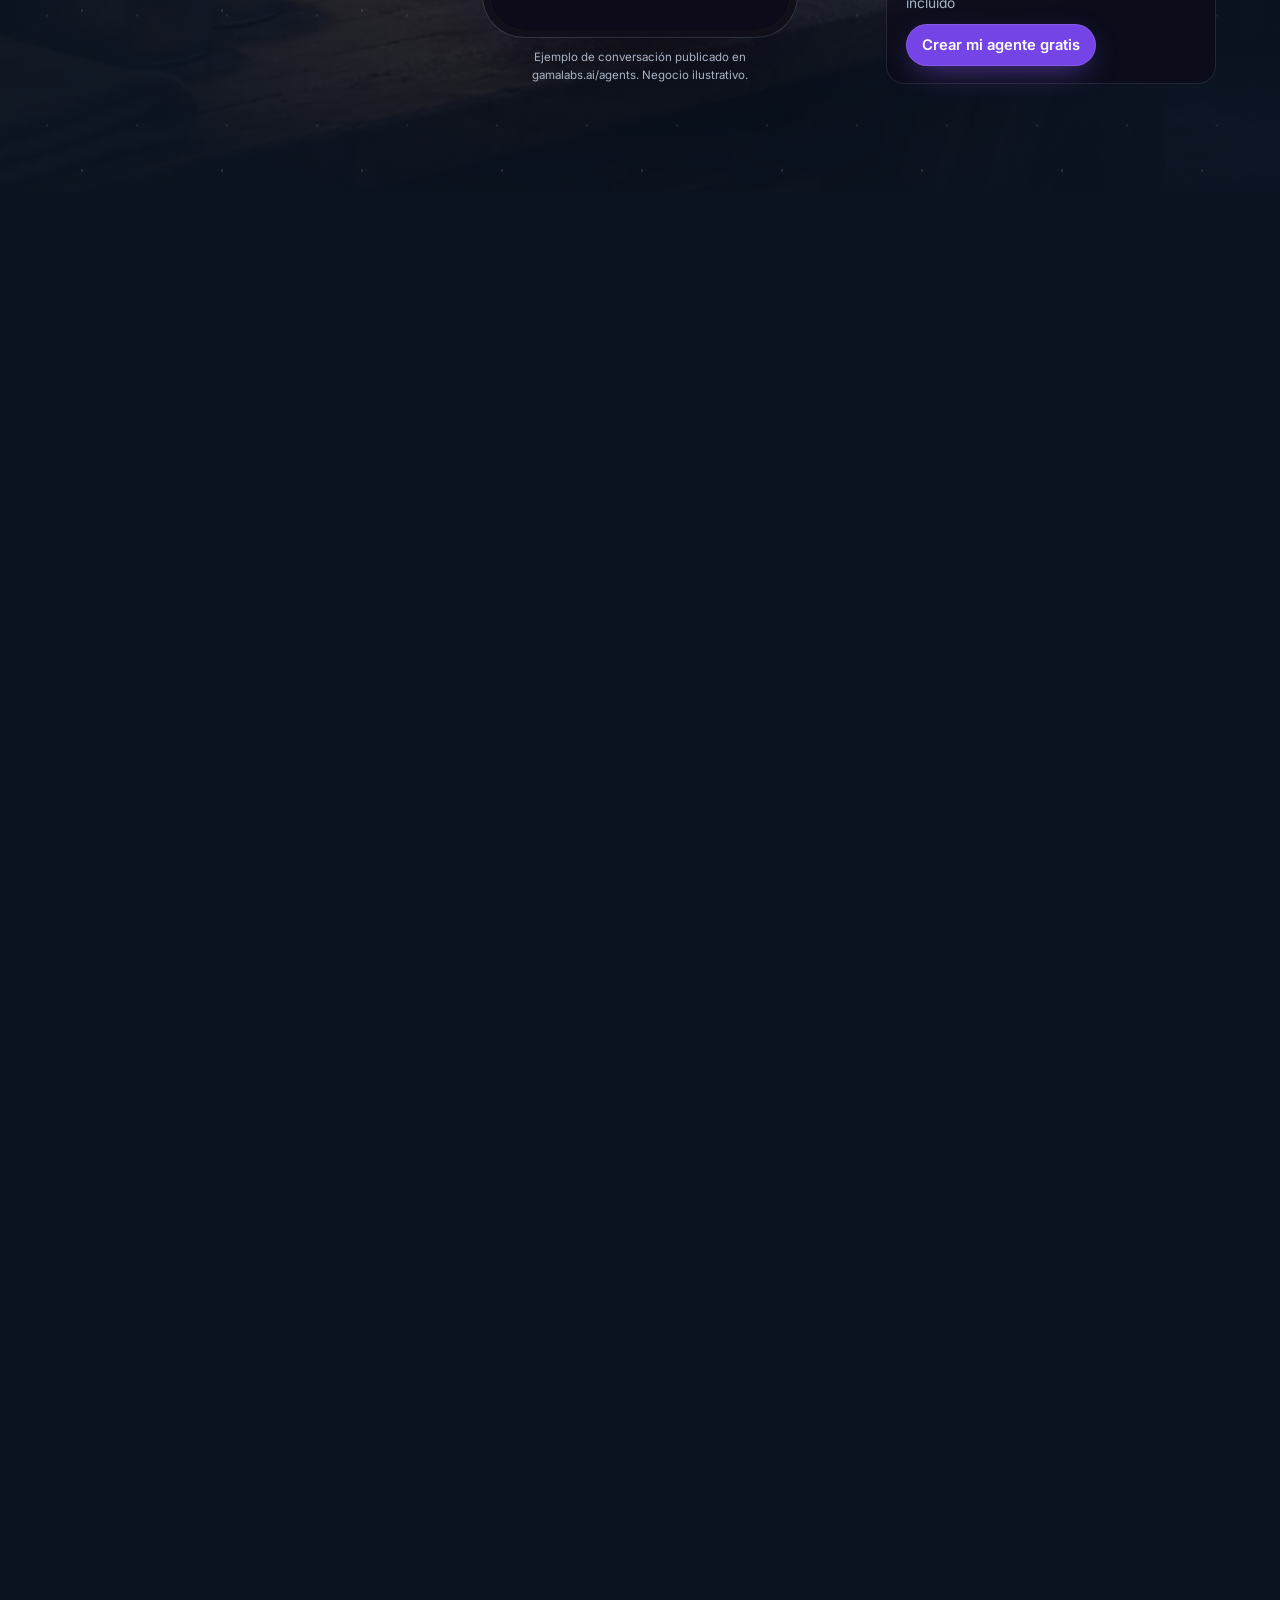
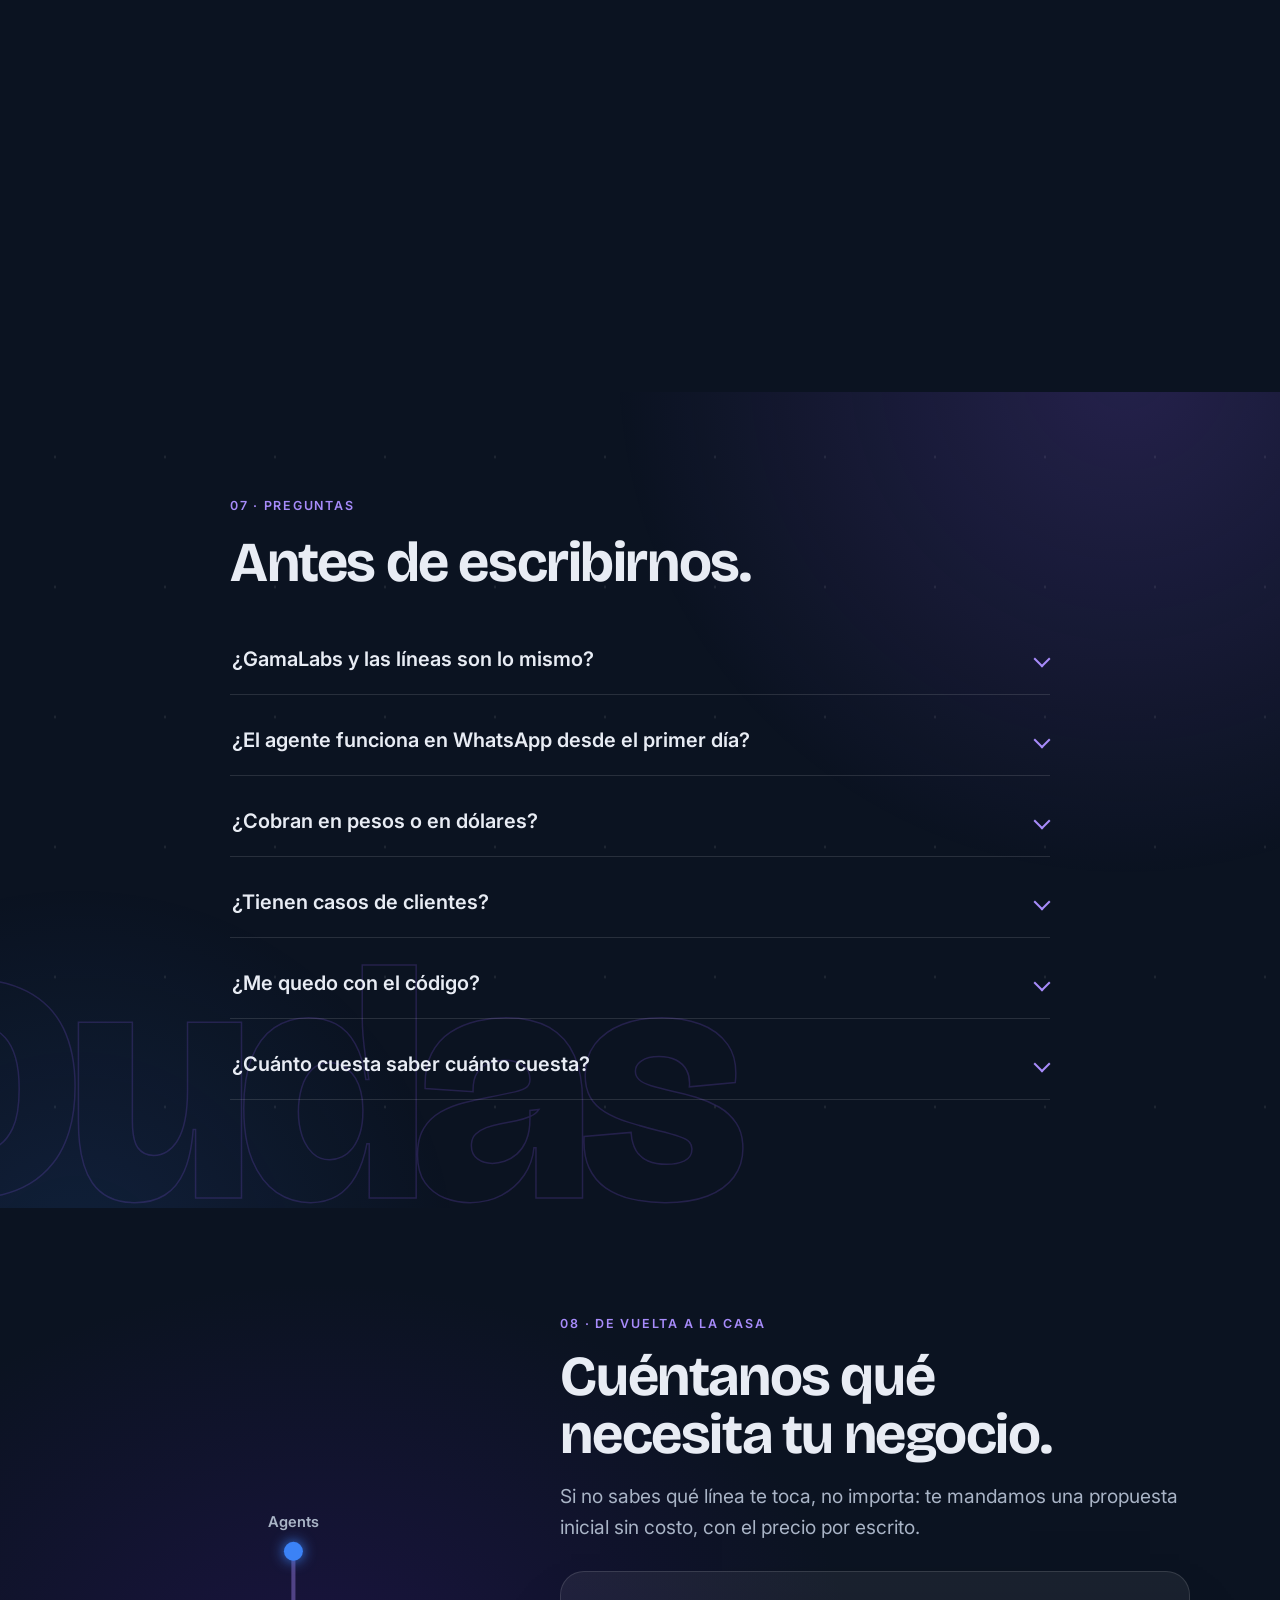
==== commit 832950f0: "Quita menciones de IA de la portada y publica el portal de GamaAgents limpio - Portada: title, meta," ====
--- a/index.html
+++ b/index.html
@@ -3,8 +3,8 @@
 <head>
 <meta charset="utf-8">
 <meta name="viewport" content="width=device-width, initial-scale=1">
-<title>Desarrollo de software con IA en México | GamaLabs</title>
-<meta name="description" content="GamaLabs, casa de software con IA en México, con cinco líneas: GamaAgents, GamaGrowth, GamaApps, GamaStudio y GamaSoftware, cada una con su precio publicado.">
+<title>Desarrollo de software en México | GamaLabs</title>
+<meta name="description" content="GamaLabs, casa de software en México, con cinco líneas: GamaAgents, GamaGrowth, GamaApps, GamaStudio y GamaSoftware, cada una con su precio publicado.">
 <link rel="canonical" href="https://gamalabs.ai/">
 <meta name="theme-color" content="#0B1321">
 <link rel="icon" href="/favicon.svg" type="image/svg+xml">
@@ -13,7 +13,7 @@
 <meta property="og:type" content="website">
 <meta property="og:locale" content="es_MX">
 <meta property="og:site_name" content="GamaLabs">
-<meta property="og:title" content="GamaLabs · una casa, cinco líneas de software con IA">
+<meta property="og:title" content="GamaLabs · una casa, cinco líneas de software">
 <meta property="og:description" content="GamaAgents, GamaGrowth, GamaApps, GamaStudio y GamaSoftware. Cada línea con su producto, su precio y su página.">
 <meta property="og:url" content="https://gamalabs.ai/">
 <meta property="og:image" content="https://gamalabs.ai/assets/img/og.jpg">
@@ -29,10 +29,10 @@
 <noscript><link rel="stylesheet" href="https://fonts.googleapis.com/css2?family=Bricolage+Grotesque:opsz,wght@12..96,400..800&family=Inter:wght@400;500;600;700&family=Instrument+Serif:ital@1&display=swap"></noscript>
 <link rel="stylesheet" href="assets/css/site.css?v=10">
 <script type="application/ld+json">
-{"@context":"https://schema.org","@type":"Organization","name":"GamaLabs","legalName":"Silidriel SA de CV","url":"https://gamalabs.ai/","email":"hola@gamalabs.ai","areaServed":"MX","description":"Casa de software con IA con cinco líneas: GamaAgents, GamaGrowth, GamaApps, GamaStudio y GamaSoftware.",
+{"@context":"https://schema.org","@type":"Organization","name":"GamaLabs","legalName":"Silidriel SA de CV","url":"https://gamalabs.ai/","email":"hola@gamalabs.ai","areaServed":"MX","description":"Casa de software con cinco líneas: GamaAgents, GamaGrowth, GamaApps, GamaStudio y GamaSoftware.",
 "department":[
-{"@type":"Organization","name":"GamaAgents","description":"Agentes IA para negocios","url":"https://gamalabs.ai/agents"},
-{"@type":"Organization","name":"GamaGrowth","description":"Marketing, SEO y ventas con IA","url":"https://growth.gamalabs.ai/"},
+{"@type":"Organization","name":"GamaAgents","description":"Agentes de WhatsApp para negocios","url":"https://gamalabs.ai/agents"},
+{"@type":"Organization","name":"GamaGrowth","description":"Marketing, SEO y ventas","url":"https://growth.gamalabs.ai/"},
 {"@type":"Organization","name":"GamaApps","description":"Desarrollo de aplicaciones móviles","url":"https://gamalabs.ai/apps"},
 {"@type":"Organization","name":"GamaStudio","description":"Sitios web premium que tú editas","url":"https://studio.gamalabs.ai/"},
 {"@type":"Organization","name":"GamaSoftware","description":"Soluciones de software a medida","url":"https://gamalabs.ai/software"}],
@@ -86,7 +86,7 @@
     </div>
     <div class="hero-copy" data-depth="0.6">
       <p class="eyebrow"><span class="pulso"></span> GamaLabs · la casa · México</p>
-      <h1 class="lines"><span><span>Desarrollo de software con IA:</span></span> <span><span>construimos el software</span></span> <span><span>que tu negocio necesita.</span></span></h1>
+      <h1 class="lines"><span><span>Desarrollo de software en México:</span></span> <span><span>construimos el software</span></span> <span><span>que tu negocio necesita.</span></span></h1>
       <p class="sub">GamaLabs es la casa de cinco líneas. Cada una tiene su producto, su precio y su página. Entra por la que necesitas.</p>
       <div class="ctas">
         <a class="btn magnetic" href="#contacto">Pedir propuesta sin costo</a>
@@ -96,8 +96,8 @@
     <nav class="vidrio" aria-label="Las cinco líneas">
       <p class="vidrio-t">Cinco líneas, una casa</p>
       <ul>
-        <li><a href="#l-agents" data-ir="0" style="--c:#3B82F6"><i></i><b>GamaAgents</b><span>agentes IA</span></a></li>
-        <li><a href="#l-growth" data-ir="1" style="--c:#FFC107"><i></i><b>GamaGrowth</b><span>marketing con IA</span></a></li>
+        <li><a href="#l-agents" data-ir="0" style="--c:#3B82F6"><i></i><b>GamaAgents</b><span>agentes de WhatsApp</span></a></li>
+        <li><a href="#l-growth" data-ir="1" style="--c:#FFC107"><i></i><b>GamaGrowth</b><span>marketing y SEO</span></a></li>
         <li><a href="#l-apps" data-ir="2" style="--c:#06B6D4"><i></i><b>GamaApps</b><span>apps móviles</span></a></li>
         <li><a href="#l-studio" data-ir="3" style="--c:#EF4444"><i></i><b>GamaStudio</b><span>sitios web</span></a></li>
         <li><a href="#l-software" data-ir="4" style="--c:#22C55E"><i></i><b>GamaSoftware</b><span>sistemas a medida</span></a></li>
@@ -144,14 +144,14 @@
     <div class="paneles">
       <article class="linea" id="l-agents" style="--c:#3B82F6">
         <p class="k">Línea 1 · GamaAgents · producto estrella</p>
-        <h3>Agentes de IA que atienden tus mensajes.</h3>
+        <h3>Agentes que atienden tus mensajes.</h3>
         <p>Un agente en WhatsApp Business, Instagram, Messenger y el widget de tu sitio. Responde, captura el lead y te pasa la conversación cuando hace falta.</p>
         <p class="desde">desde <b>USD 29</b>/mes · 14 días de prueba</p>
         <p class="acciones"><a href="https://gamalabs.ai/agents" rel="noopener">Entrar a GamaAgents</a><a href="#agents">Verlo en acción</a></p>
       </article>
       <article class="linea" id="l-growth" style="--c:#FFC107">
         <p class="k">Línea 2 · GamaGrowth</p>
-        <h3>Marketing con IA que tú apruebas.</h3>
+        <h3>Marketing que tú apruebas.</h3>
         <p>Contenido, SEO y ventas desde un portal. Nada se publica sin tu visto bueno.</p>
         <p class="desde">desde <b>USD 29</b>/mes · 7 días sin tarjeta</p>
         <p class="acciones"><a href="https://growth.gamalabs.ai/" rel="noopener">Entrar a GamaGrowth</a></p>
